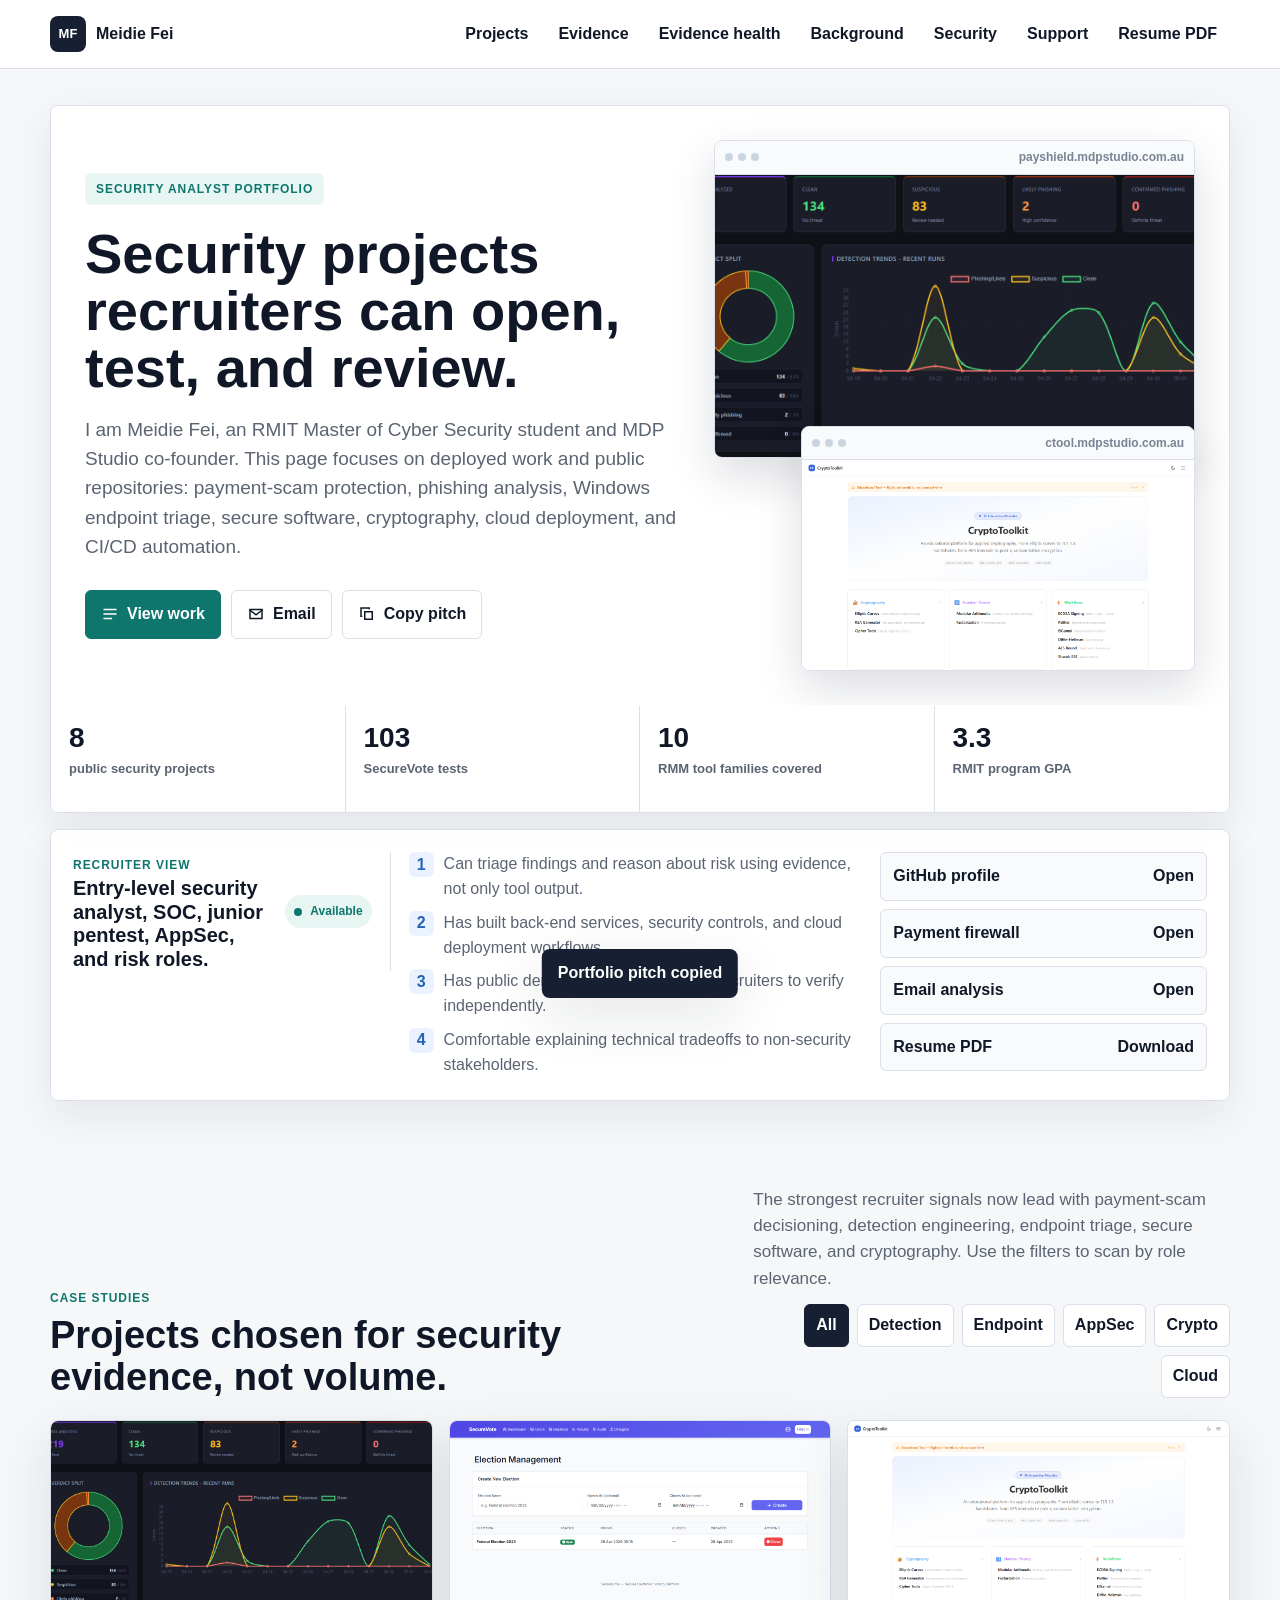
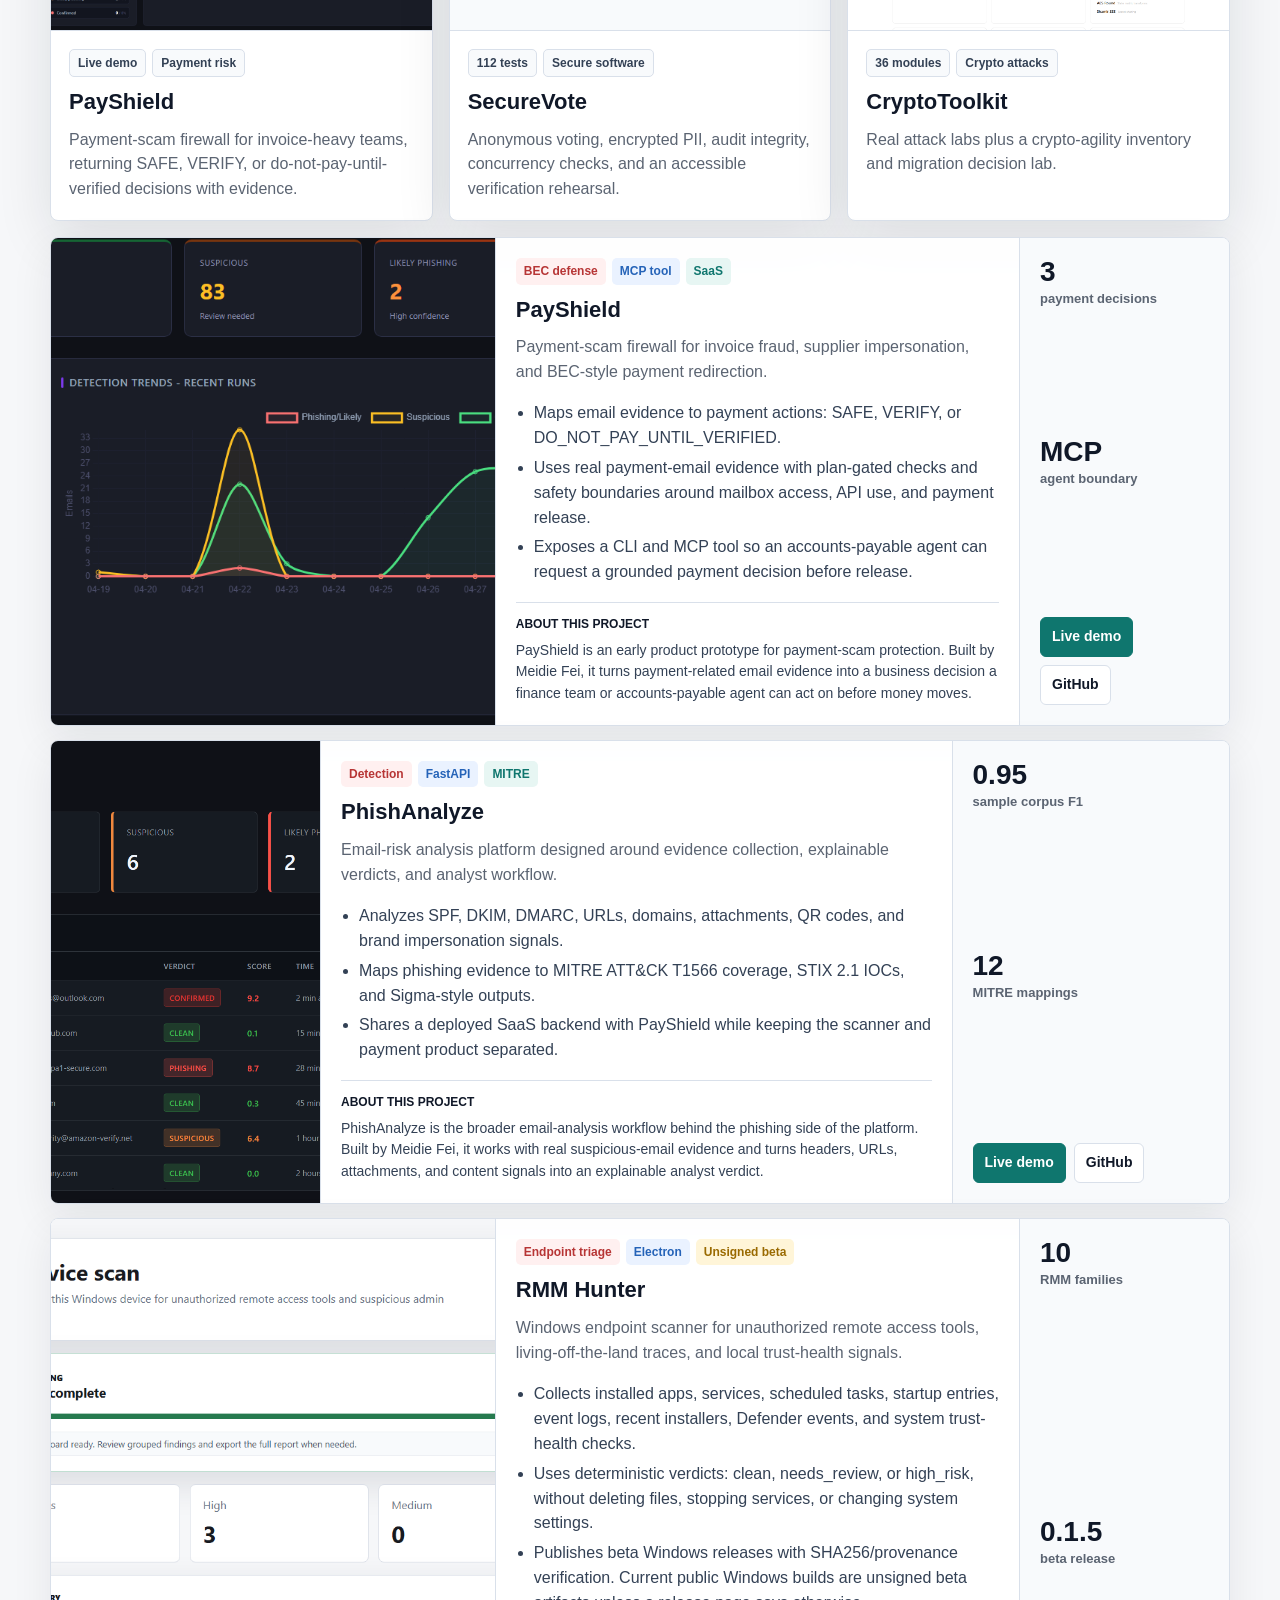
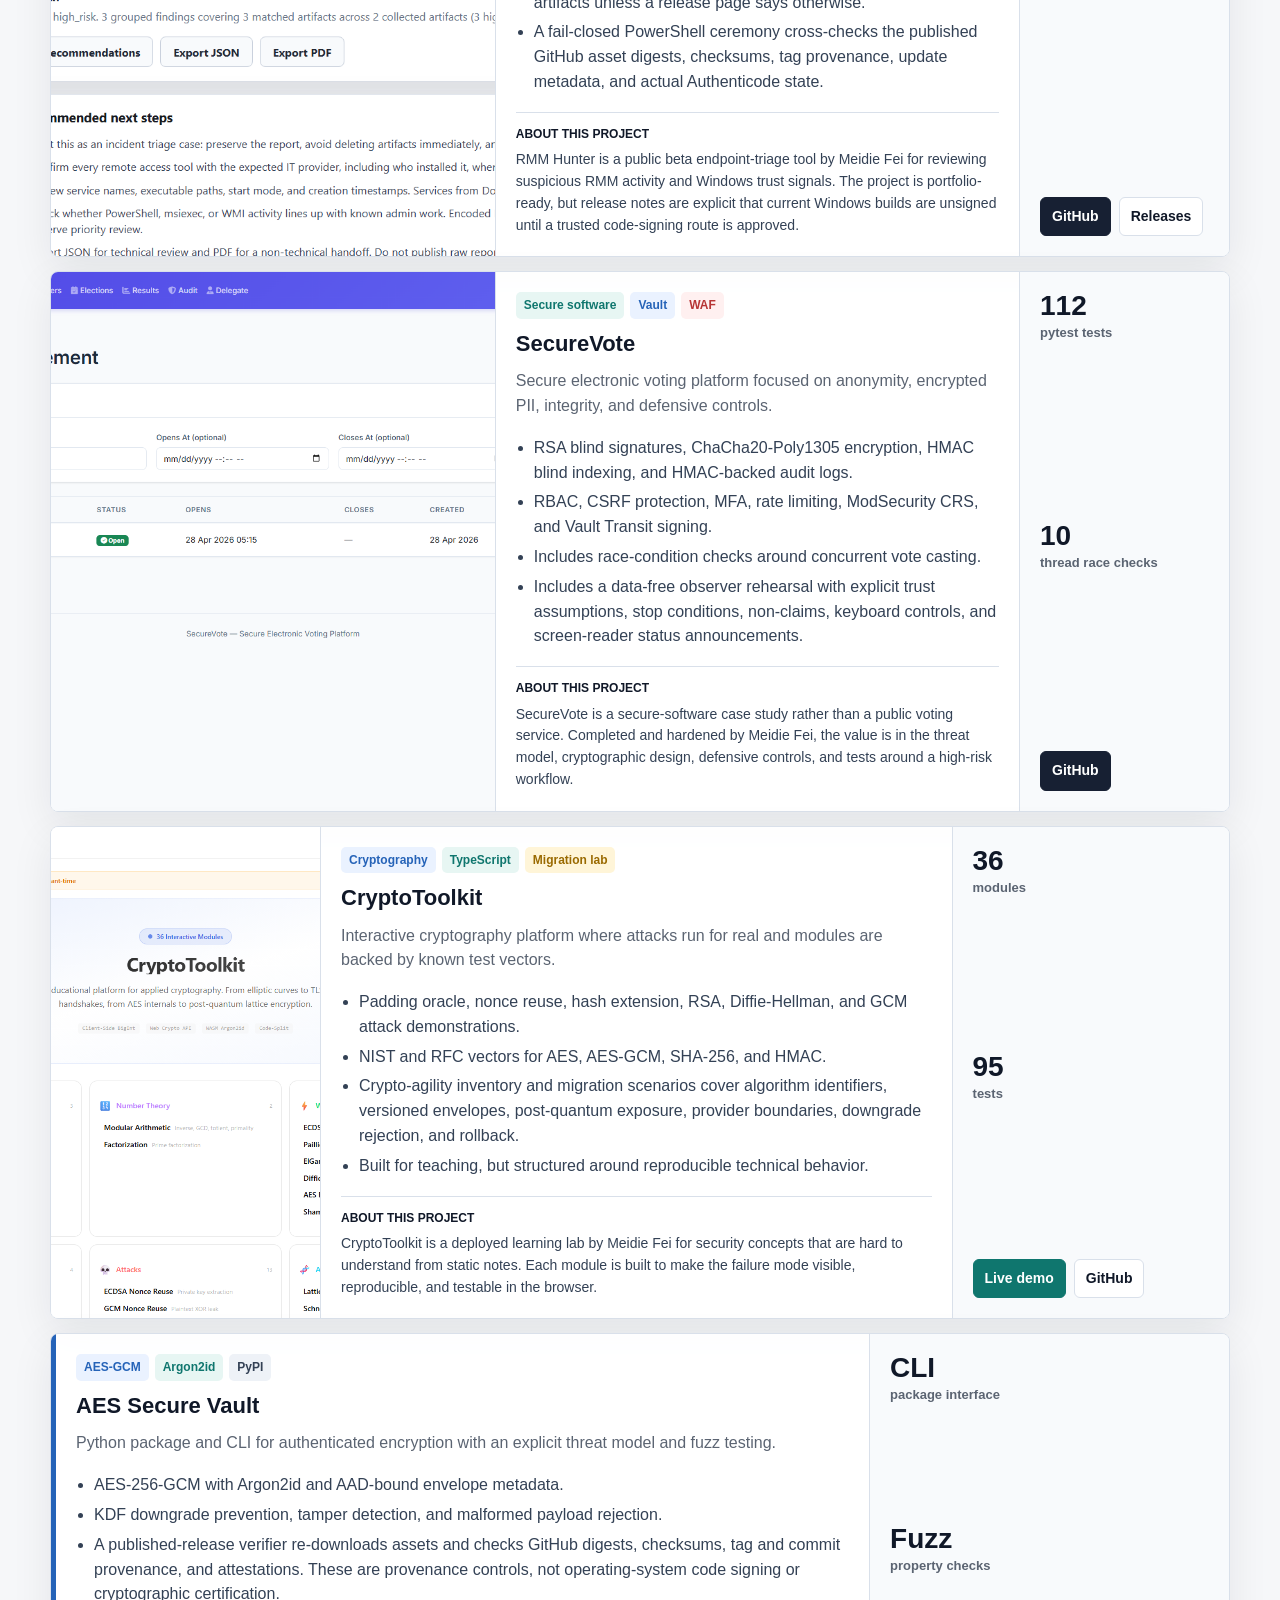
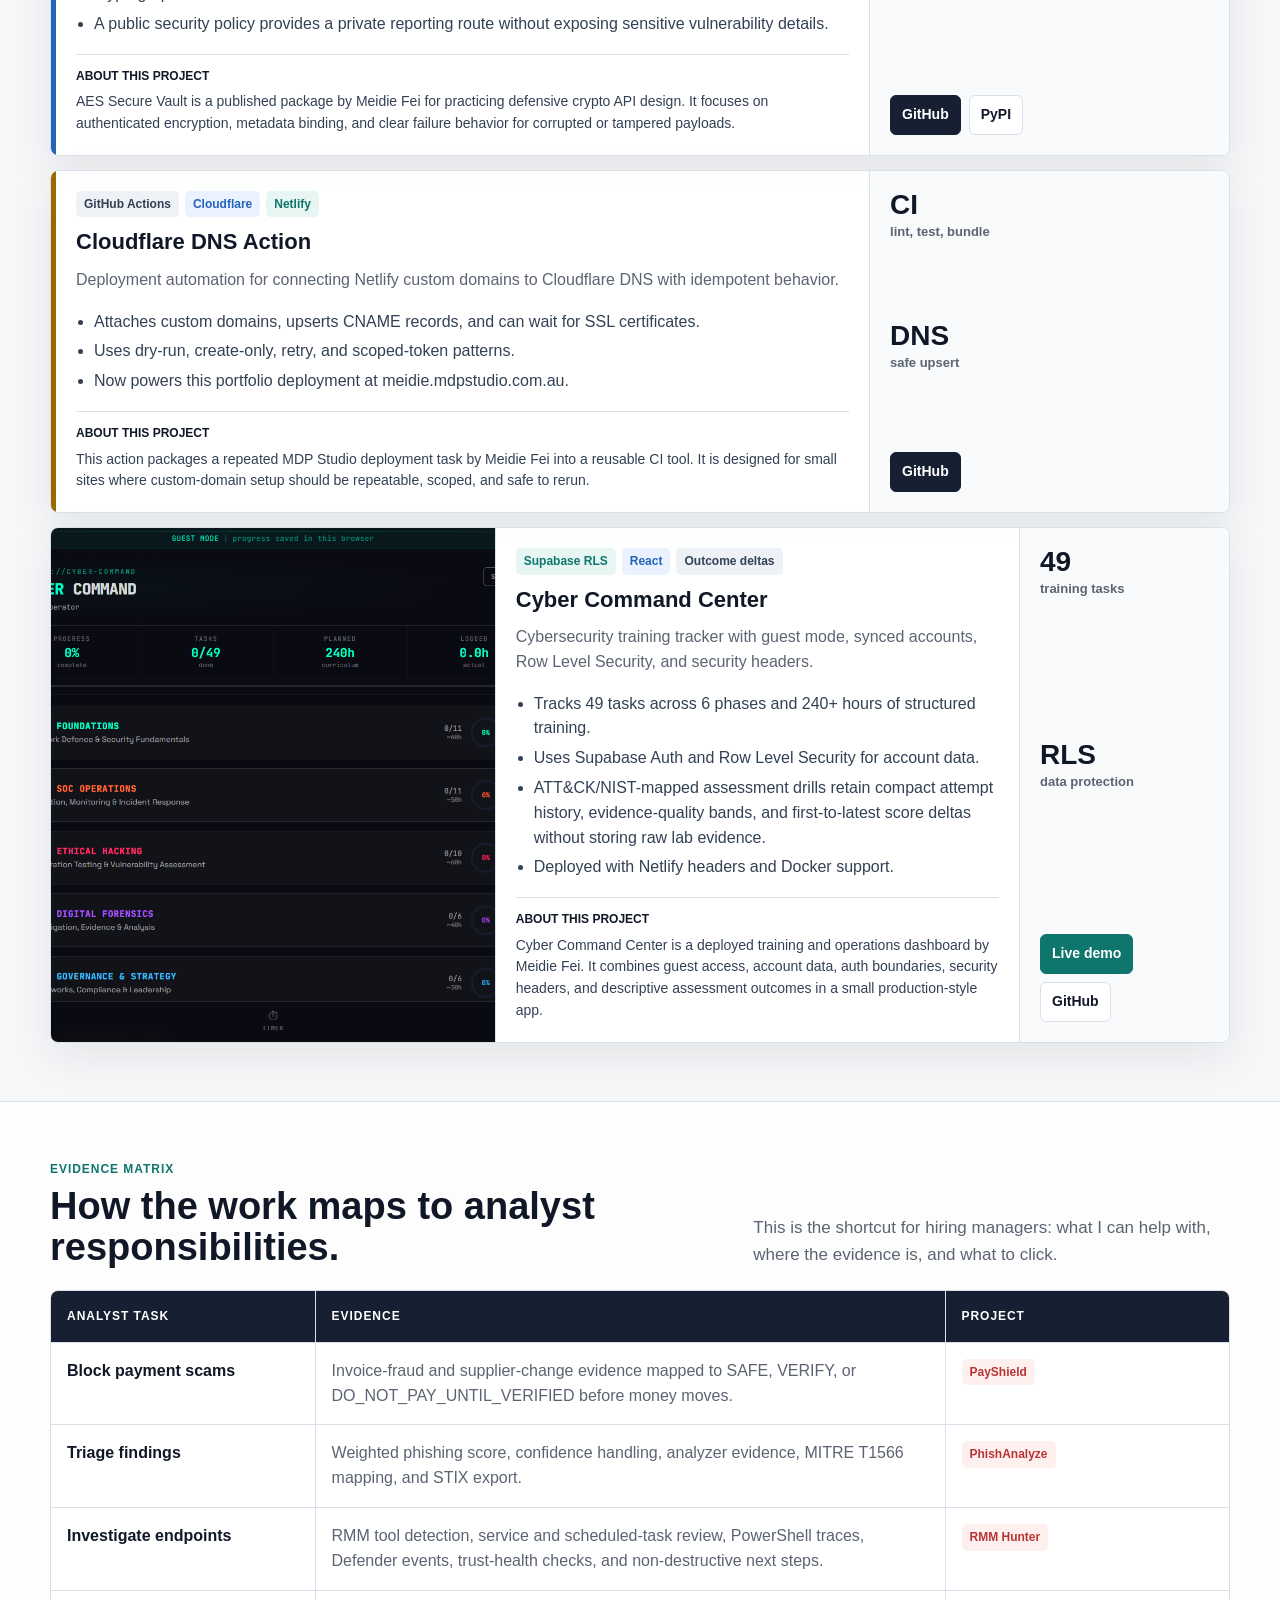
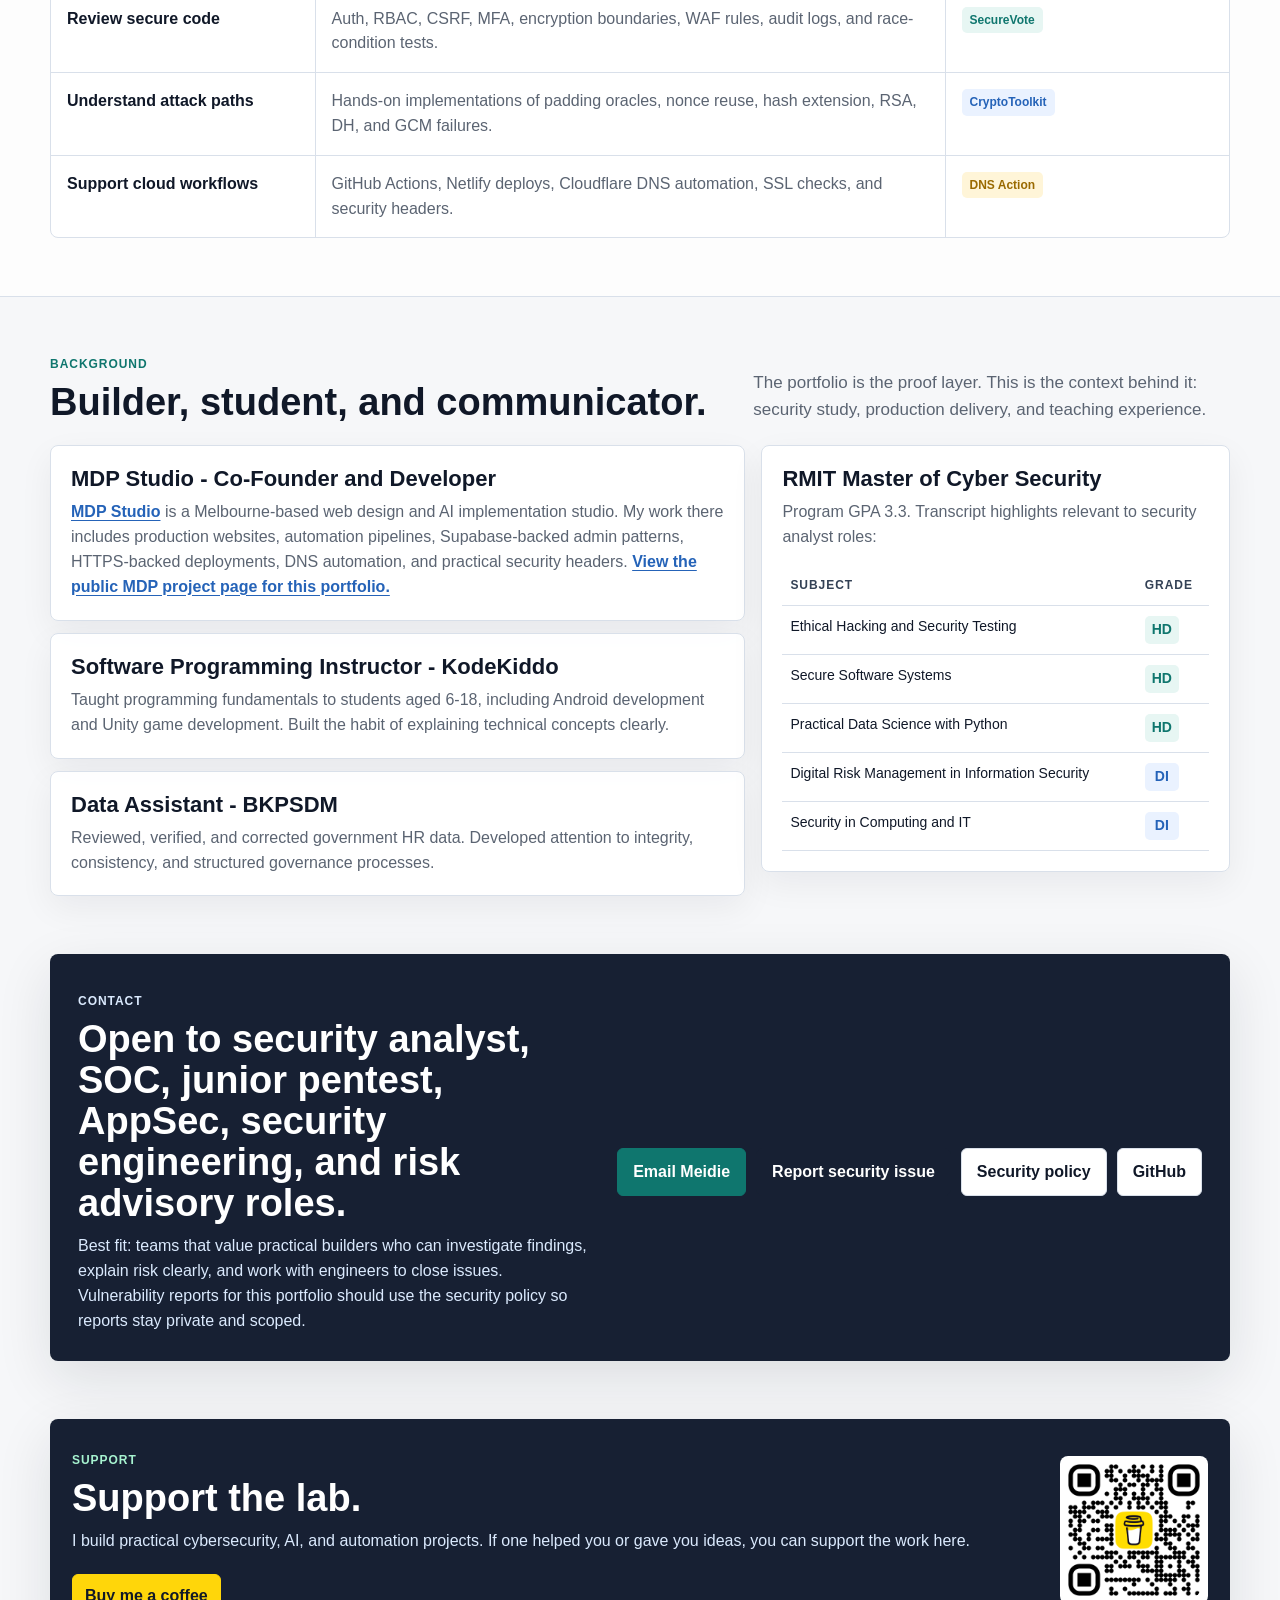
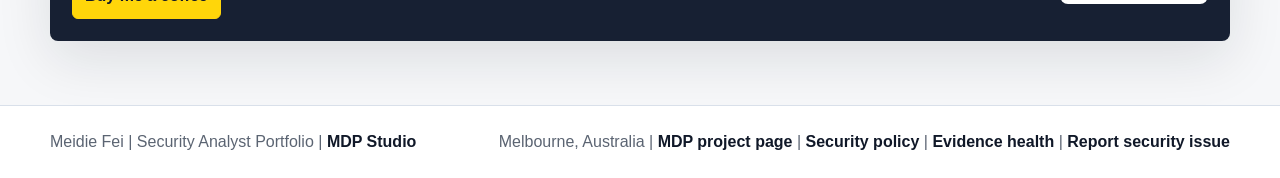
==== public/index.html @ 0329b51f "Add scheduled portfolio evidence verification" ====
<!doctype html>
<html lang="en">
<head>
  <meta charset="utf-8">
  <meta name="viewport" content="width=device-width, initial-scale=1">
  <meta name="description" content="Meidie Fei security portfolio: PayShield payment-scam firewall, PhishAnalyze email analysis, RMM Hunter endpoint triage, secure software, cryptography, cloud automation, and analyst-ready evidence.">
  <link rel="canonical" href="https://meidie.mdpstudio.com.au/">
  <meta property="og:type" content="website">
  <meta property="og:title" content="Meidie Fei | Security Analyst Portfolio">
  <meta property="og:description" content="Public security projects recruiters can open, test, and review: PayShield, PhishAnalyze, RMM Hunter, SecureVote, CryptoToolkit, AES Secure Vault, and cloud deployment work.">
  <meta property="og:url" content="https://meidie.mdpstudio.com.au/">
  <meta property="og:image" content="https://meidie.mdpstudio.com.au/assets/linkedin-featured-portfolio.png">
  <meta property="og:image:width" content="1200">
  <meta property="og:image:height" content="627">
  <meta name="twitter:card" content="summary_large_image">
  <meta name="twitter:title" content="Meidie Fei | Security Analyst Portfolio">
  <meta name="twitter:description" content="Public security projects recruiters can open, test, and review, including PayShield, PhishAnalyze, and RMM Hunter.">
  <meta name="twitter:image" content="https://meidie.mdpstudio.com.au/assets/linkedin-featured-portfolio.png">
  <title>Meidie Fei | Security Analyst Portfolio</title>
  <script type="application/ld+json">
    {
      "@context": "https://schema.org",
      "@type": "Person",
      "name": "Meidie Fei",
      "url": "https://meidie.mdpstudio.com.au/",
      "email": "mailto:meidie@mdpstudio.com.au",
      "jobTitle": "Cybersecurity student and MDP Studio co-founder",
      "address": {
        "@type": "PostalAddress",
        "addressLocality": "Melbourne",
        "addressCountry": "AU"
      },
      "affiliation": [
        {
          "@type": "EducationalOrganization",
          "name": "RMIT University"
        },
        {
          "@type": "Organization",
          "name": "MDP Studio",
          "url": "https://mdpstudio.com.au"
        }
      ],
      "knowsAbout": [
        "phishing analysis",
        "payment scam detection",
        "Windows endpoint triage",
        "cryptography education",
        "cloud deployment",
        "security automation"
      ],
      "sameAs": [
        "https://github.com/meidielo",
        "https://mdpstudio.com.au/projects/meidie-security-portfolio/"
      ]
    }
  </script>
  <link rel="icon" href="assets/favicon.jpg">
  <style>
    :root {
      --bg: #f4f6f8;
      --paper: #ffffff;
      --paper-2: #f8fafc;
      --ink: #101828;
      --muted: #5b6472;
      --quiet: #7a8494;
      --line: #d9e0ea;
      --line-strong: #bcc7d6;
      --teal: #0f766e;
      --teal-soft: #e7f6f3;
      --blue: #2563b8;
      --blue-soft: #eaf2ff;
      --amber: #9a6a00;
      --amber-soft: #fff5d8;
      --red: #b73535;
      --red-soft: #fff0f0;
      --charcoal: #172033;
      --shadow: 0 18px 55px rgba(16, 24, 40, 0.11);
      --radius: 8px;
      --max: 1180px;
    }

    * {
      box-sizing: border-box;
    }

    html {
      scroll-behavior: smooth;
      overflow-x: hidden;
    }

    body {
      margin: 0;
      color: var(--ink);
      background: #f6f7f9;
      font-family: Arial, Helvetica, sans-serif;
      font-size: 16px;
      line-height: 1.55;
      overflow-x: hidden;
    }

    a {
      color: inherit;
      text-decoration: none;
    }

    img {
      display: block;
      max-width: 100%;
    }

    p,
    h1,
    h2,
    h3,
    h4 {
      margin: 0;
      overflow-wrap: break-word;
    }

    .skip-link {
      position: absolute;
      left: 16px;
      top: -80px;
      z-index: 100;
      padding: 10px 14px;
      border-radius: 6px;
      background: var(--ink);
      color: #ffffff;
      font-weight: 800;
    }

    .skip-link:focus {
      top: 16px;
    }

    .shell {
      width: min(var(--max), calc(100% - 32px));
      margin: 0 auto;
    }

    .site-header {
      position: sticky;
      top: 0;
      z-index: 40;
      background: rgba(255, 255, 255, 0.94);
      border-bottom: 1px solid var(--line);
      backdrop-filter: blur(14px);
    }

    .nav {
      min-height: 68px;
      display: flex;
      align-items: center;
      justify-content: space-between;
      gap: 18px;
    }

    .brand {
      display: inline-flex;
      align-items: center;
      gap: 10px;
      font-weight: 900;
      white-space: nowrap;
    }

    .brand-mark {
      width: 36px;
      height: 36px;
      display: grid;
      place-items: center;
      border-radius: 8px;
      background: var(--charcoal);
      color: #ffffff;
      font-size: 13px;
    }

    .nav-links {
      display: flex;
      align-items: center;
      gap: 4px;
      flex-wrap: wrap;
      justify-content: flex-end;
    }

    .nav-links a,
    .button,
    .filter {
      min-height: 40px;
      display: inline-flex;
      align-items: center;
      justify-content: center;
      gap: 8px;
      padding: 9px 12px;
      border-radius: 6px;
      border: 1px solid transparent;
      color: var(--ink);
      background: transparent;
      font: inherit;
      font-weight: 800;
      cursor: pointer;
    }

    .nav-links a:hover,
    .nav-links a:focus,
    .button:hover,
    .button:focus,
    .filter:hover,
    .filter:focus {
      outline: none;
      border-color: var(--line-strong);
      background: #ffffff;
      box-shadow: 0 10px 26px rgba(16, 24, 40, 0.08);
    }

    .button.primary {
      color: #ffffff;
      background: var(--teal);
      border-color: var(--teal);
    }

    .button.dark {
      color: #ffffff;
      background: var(--charcoal);
      border-color: var(--charcoal);
    }

    .button.ghost {
      background: #ffffff;
      border-color: var(--line);
    }

    .button.coffee {
      color: #111827;
      background: #ffd60a;
      border-color: #ffd60a;
    }

    .button svg {
      width: 18px;
      height: 18px;
      flex: 0 0 auto;
    }

    .intro {
      padding: 36px 0 28px;
    }

    .dossier {
      display: grid;
      grid-template-columns: 1fr;
      gap: 16px;
      align-items: stretch;
    }

    .identity-panel,
    .fit-panel,
    .project-card,
    .matrix,
    .timeline-item,
    .credential-panel {
      border: 1px solid var(--line);
      border-radius: var(--radius);
      background: rgba(255, 255, 255, 0.96);
      box-shadow: 0 14px 42px rgba(16, 24, 40, 0.08);
    }

    .identity-panel {
      min-height: 0;
      display: grid;
      grid-template-rows: 1fr auto;
      overflow: hidden;
    }

    .identity-main {
      padding: 34px;
      color: var(--ink);
      background: #ffffff;
    }

    .hero-layout {
      min-height: 470px;
      display: grid;
      grid-template-columns: minmax(0, 0.9fr) minmax(430px, 0.72fr);
      gap: 28px;
      align-items: center;
    }

    .hero-text {
      min-width: 0;
    }

    .eyebrow {
      display: inline-flex;
      align-items: center;
      min-height: 32px;
      padding: 6px 10px;
      border-radius: 6px;
      border: 1px solid rgba(255, 255, 255, 0.24);
      background: var(--teal-soft);
      color: var(--teal);
      font-size: 12px;
      font-weight: 900;
      text-transform: uppercase;
      letter-spacing: 0.08em;
    }

    h1 {
      max-width: 850px;
      margin-top: 20px;
      font-size: 56px;
      line-height: 1.02;
      letter-spacing: 0;
    }

    .intro-copy {
      max-width: 760px;
      margin-top: 18px;
      color: var(--muted);
      font-size: 19px;
    }

    .screenshot-stack {
      min-width: 0;
      width: 100%;
      display: grid;
      gap: 12px;
    }

    .browser-frame {
      min-width: 0;
      max-width: 100%;
      display: block;
      overflow: hidden;
      border-radius: 8px;
      border: 1px solid var(--line);
      background: #ffffff;
      box-shadow: 0 18px 45px rgba(16, 24, 40, 0.14);
    }

    .browser-frame.small {
      width: 82%;
      margin-left: auto;
      margin-top: -44px;
    }

    .browser-bar {
      min-height: 30px;
      display: flex;
      align-items: center;
      justify-content: space-between;
      gap: 12px;
      padding: 7px 10px;
      border-bottom: 1px solid var(--line);
      background: #f8fafc;
      color: var(--quiet);
      font-size: 12px;
      font-weight: 800;
      min-width: 0;
    }

    .browser-bar span:last-child {
      min-width: 0;
      overflow: hidden;
      text-overflow: ellipsis;
      white-space: nowrap;
    }

    .browser-dots {
      flex: 0 0 auto;
      display: inline-flex;
      gap: 5px;
    }

    .browser-dots span {
      width: 8px;
      height: 8px;
      border-radius: 50%;
      background: #cbd5e1;
    }

    .browser-frame img {
      width: 100%;
      height: 282px;
      object-fit: cover;
      object-position: top center;
    }

    .browser-frame.small img {
      height: 210px;
    }

    .hero-actions {
      display: flex;
      flex-wrap: wrap;
      gap: 10px;
      margin-top: 28px;
    }

    .hero-actions .button {
      min-height: 46px;
      padding: 11px 15px;
    }

    .identity-meta {
      display: grid;
      grid-template-columns: repeat(4, minmax(0, 1fr));
      border-top: 1px solid rgba(255, 255, 255, 0.18);
      background: #ffffff;
    }

    .metric {
      min-height: 106px;
      padding: 18px;
      border-right: 1px solid var(--line);
    }

    .metric:last-child {
      border-right: 0;
    }

    .metric strong {
      display: block;
      color: var(--ink);
      font-size: 28px;
      line-height: 1;
      margin-bottom: 7px;
    }

    .metric span {
      display: block;
      color: var(--muted);
      font-size: 13px;
      font-weight: 800;
    }

    .fit-panel {
      padding: 22px;
      display: grid;
      grid-template-columns: minmax(260px, 0.7fr) minmax(0, 1fr) minmax(260px, 0.72fr);
      align-content: start;
      align-items: start;
      gap: 18px;
    }

    .panel-label {
      color: var(--teal);
      font-size: 12px;
      font-weight: 900;
      text-transform: uppercase;
      letter-spacing: 0.08em;
    }

    .status-row {
      display: grid;
      grid-template-columns: minmax(0, 1fr) auto;
      align-items: center;
      justify-content: space-between;
      gap: 12px;
      padding-right: 18px;
      border-right: 1px solid var(--line);
      border-bottom: 0;
    }

    .status-row > div {
      min-width: 0;
    }

    .status-row strong {
      display: block;
      font-size: 20px;
      line-height: 1.18;
    }

    .availability {
      display: inline-flex;
      align-items: center;
      gap: 8px;
      padding: 7px 9px;
      border-radius: 999px;
      background: var(--teal-soft);
      color: var(--teal);
      font-size: 12px;
      font-weight: 900;
      white-space: nowrap;
    }

    .availability::before {
      content: "";
      width: 8px;
      height: 8px;
      border-radius: 50%;
      background: var(--teal);
    }

    .checklist {
      display: grid;
      gap: 9px;
    }

    .check {
      display: grid;
      grid-template-columns: 25px 1fr;
      gap: 10px;
      align-items: start;
      color: var(--muted);
    }

    .check span:first-child {
      width: 25px;
      height: 25px;
      display: grid;
      place-items: center;
      border-radius: 6px;
      background: var(--blue-soft);
      color: var(--blue);
      font-weight: 900;
      line-height: 1;
    }

    .quick-links {
      display: grid;
      gap: 8px;
    }

    .quick-links a {
      display: flex;
      align-items: center;
      justify-content: space-between;
      gap: 12px;
      min-height: 48px;
      padding: 11px 12px;
      border-radius: 6px;
      border: 1px solid var(--line);
      background: var(--paper-2);
      font-weight: 800;
    }

    .quick-links a:hover,
    .quick-links a:focus {
      outline: none;
      border-color: var(--line-strong);
      background: #ffffff;
    }

    main section {
      padding: 58px 0;
    }

    .section-head {
      display: grid;
      grid-template-columns: minmax(0, 0.85fr) minmax(300px, 0.6fr);
      gap: 28px;
      align-items: end;
      margin-bottom: 22px;
    }

    .section-kicker {
      margin-bottom: 8px;
      color: var(--teal);
      font-size: 12px;
      font-weight: 900;
      text-transform: uppercase;
      letter-spacing: 0.08em;
    }

    h2 {
      font-size: 38px;
      line-height: 1.08;
      letter-spacing: 0;
    }

    h3 {
      font-size: 22px;
      line-height: 1.2;
      letter-spacing: 0;
    }

    .lead {
      color: var(--muted);
      font-size: 17px;
    }

    .filters {
      display: flex;
      flex-wrap: wrap;
      gap: 8px;
      justify-content: flex-end;
      margin-top: 12px;
    }

    .filter {
      background: #ffffff;
      border-color: var(--line);
      min-height: 38px;
      padding: 8px 11px;
    }

    .filter.active {
      color: #ffffff;
      background: var(--charcoal);
      border-color: var(--charcoal);
    }

    .featured-grid {
      display: grid;
      grid-template-columns: repeat(3, minmax(0, 1fr));
      gap: 16px;
      margin-bottom: 16px;
    }

    .feature {
      min-height: 100%;
      display: grid;
      grid-template-rows: 210px auto;
      overflow: hidden;
      border-radius: var(--radius);
      border: 1px solid var(--line);
      color: var(--ink);
      background: #ffffff;
      box-shadow: var(--shadow);
      transition: transform 160ms ease, box-shadow 160ms ease, border-color 160ms ease;
    }

    .feature:hover,
    .feature:focus {
      transform: translateY(-2px);
      border-color: var(--line-strong);
    }

    .feature.no-image {
      background:
        linear-gradient(135deg, #172033, #0f766e);
    }

    .feature img {
      width: 100%;
      height: 100%;
      object-fit: cover;
      object-position: top center;
      border-bottom: 1px solid var(--line);
      background: var(--paper-2);
    }

    .feature::after {
      content: none;
    }

    .feature.no-image::after {
      background:
        linear-gradient(180deg, rgba(16, 24, 40, 0.06), rgba(16, 24, 40, 0.72));
    }

    .feature-content {
      padding: 18px;
      display: grid;
      gap: 12px;
      align-content: start;
    }

    .feature p {
      color: var(--muted);
    }

    .badge-row {
      display: flex;
      flex-wrap: wrap;
      gap: 6px;
    }

    .tag {
      display: inline-flex;
      align-items: center;
      min-height: 26px;
      padding: 4px 8px;
      border-radius: 5px;
      background: #eef2f7;
      color: #334155;
      font-size: 12px;
      font-weight: 900;
      white-space: nowrap;
    }

    .tag.green {
      background: var(--teal-soft);
      color: var(--teal);
    }

    .tag.blue {
      background: var(--blue-soft);
      color: var(--blue);
    }

    .tag.amber {
      background: var(--amber-soft);
      color: var(--amber);
    }

    .tag.red {
      background: var(--red-soft);
      color: var(--red);
    }

    .feature .tag {
      background: var(--paper-2);
      color: #334155;
      border: 1px solid var(--line);
    }

    .project-list {
      display: grid;
      gap: 14px;
    }

    .project-card {
      display: grid;
      grid-template-columns: 270px minmax(0, 1fr) minmax(230px, 0.44fr);
      gap: 0;
      overflow: hidden;
      transition: transform 160ms ease, box-shadow 160ms ease, border-color 160ms ease;
    }

    .project-card.no-media {
      grid-template-columns: minmax(0, 1fr) minmax(230px, 0.44fr);
    }

    .project-card.visual-wide {
      grid-template-columns: minmax(420px, 0.85fr) minmax(0, 1fr) minmax(210px, 0.36fr);
    }

    .project-card.no-media .project-copy {
      border-left: 5px solid var(--teal);
    }

    .project-card.no-media.crypto .project-copy {
      border-left-color: var(--blue);
    }

    .project-card.no-media.cloud .project-copy {
      border-left-color: var(--amber);
    }

    .project-card:hover,
    .project-card:focus-within {
      transform: translateY(-2px);
      border-color: var(--line-strong);
      box-shadow: var(--shadow);
    }

    .project-card[hidden] {
      display: none;
    }

    .project-media {
      min-height: 100%;
      background: var(--paper-2);
      border-right: 1px solid var(--line);
    }

    .project-media img {
      width: 100%;
      height: 100%;
      min-height: 230px;
      object-fit: cover;
      object-position: top center;
    }

    .project-card.visual-wide .project-media img {
      min-height: 300px;
    }

    .project-copy {
      padding: 20px;
      display: grid;
      gap: 12px;
      align-content: start;
    }

    .project-copy p {
      color: var(--muted);
    }

    .proof-list {
      margin: 0;
      padding-left: 18px;
      color: #334155;
    }

    .proof-list li {
      margin: 5px 0;
    }

    .project-brief {
      display: grid;
      gap: 6px;
      padding-top: 12px;
      border-top: 1px solid var(--line);
      font-size: 14px;
      line-height: 1.55;
      color: #334155;
    }

    .project-brief strong {
      color: var(--ink);
      font-size: 12px;
      letter-spacing: 0;
      text-transform: uppercase;
    }

    .project-brief p {
      color: #334155;
    }

    .project-side {
      padding: 20px;
      border-left: 1px solid var(--line);
      background: var(--paper-2);
      display: grid;
      align-content: space-between;
      gap: 18px;
    }

    .project-stat {
      display: grid;
      gap: 3px;
    }

    .project-stat strong {
      font-size: 28px;
      line-height: 1;
    }

    .project-stat span {
      color: var(--muted);
      font-size: 13px;
      font-weight: 800;
    }

    .project-actions {
      display: flex;
      flex-wrap: wrap;
      gap: 8px;
    }

    .project-actions .button {
      min-height: 38px;
      padding: 8px 11px;
      font-size: 14px;
    }

    .matrix-section {
      background: rgba(255, 255, 255, 0.78);
      border-top: 1px solid var(--line);
      border-bottom: 1px solid var(--line);
    }

    .matrix {
      overflow: hidden;
      box-shadow: none;
    }

    .matrix-row {
      display: grid;
      grid-template-columns: minmax(180px, 0.42fr) minmax(0, 1fr) minmax(180px, 0.45fr);
      border-bottom: 1px solid var(--line);
    }

    .matrix-row:last-child {
      border-bottom: 0;
    }

    .matrix-cell {
      padding: 16px;
      border-right: 1px solid var(--line);
    }

    .matrix-cell:last-child {
      border-right: 0;
    }

    .matrix-head {
      background: var(--charcoal);
      color: #ffffff;
      font-size: 12px;
      font-weight: 900;
      text-transform: uppercase;
      letter-spacing: 0.08em;
    }

    .matrix-cell p {
      color: var(--muted);
    }

    .evidence-grid {
      display: grid;
      grid-template-columns: minmax(0, 0.92fr) minmax(350px, 0.62fr);
      gap: 16px;
      align-items: start;
    }

    .timeline {
      display: grid;
      gap: 12px;
    }

    .timeline-item,
    .credential-panel {
      padding: 20px;
      box-shadow: 0 12px 34px rgba(16, 24, 40, 0.06);
    }

    .timeline-item p,
    .credential-panel p {
      margin-top: 8px;
      color: var(--muted);
    }

    .timeline-item .context-link {
      color: var(--blue);
      font-weight: 800;
      text-decoration: underline;
      text-underline-offset: 3px;
    }

    .timeline-item .context-link:hover,
    .timeline-item .context-link:focus {
      color: var(--teal);
    }

    .grade-table {
      width: 100%;
      margin-top: 16px;
      border-collapse: collapse;
      font-size: 14px;
    }

    .grade-table th,
    .grade-table td {
      padding: 10px 8px;
      border-bottom: 1px solid var(--line);
      text-align: left;
      vertical-align: top;
    }

    .grade-table th {
      color: #334155;
      font-size: 12px;
      text-transform: uppercase;
      letter-spacing: 0.08em;
    }

    .grade {
      display: inline-flex;
      align-items: center;
      justify-content: center;
      min-width: 34px;
      min-height: 28px;
      border-radius: 5px;
      background: var(--teal-soft);
      color: var(--teal);
      font-weight: 900;
    }

    .grade.di {
      background: var(--blue-soft);
      color: var(--blue);
    }

    .contact-band {
      padding: 0 0 58px;
    }

    .contact-panel {
      display: grid;
      grid-template-columns: minmax(0, 1fr) auto;
      gap: 24px;
      align-items: center;
      padding: 28px;
      border-radius: var(--radius);
      color: #ffffff;
      background: var(--charcoal);
      box-shadow: var(--shadow);
    }

    .contact-panel p {
      max-width: 760px;
      margin-top: 10px;
      color: #dbeafe;
    }

    .support-band {
      padding: 0 0 64px;
    }

    .support-panel {
      border-radius: var(--radius);
      box-shadow: var(--shadow);
    }

    .support-panel {
      display: grid;
      grid-template-columns: minmax(0, 1fr) 148px;
      gap: 20px;
      align-items: center;
      padding: 22px;
      color: #ffffff;
      background: var(--charcoal);
    }

    .support-panel .section-kicker {
      color: #a7f3d0;
    }

    .support-copy p {
      margin-top: 10px;
      color: #dbeafe;
    }

    .support-copy .button {
      margin-top: 20px;
    }

    .support-qr {
      padding: 8px;
      border-radius: 8px;
      background: #ffffff;
    }

    .support-qr img {
      width: 100%;
      height: auto;
      aspect-ratio: 1 / 1;
      object-fit: contain;
      border-radius: 6px;
    }

    .footer {
      padding: 24px 0;
      border-top: 1px solid var(--line);
      background: #ffffff;
      color: var(--muted);
    }

    .footer-inner {
      display: flex;
      justify-content: space-between;
      gap: 16px;
      flex-wrap: wrap;
    }

    .footer a {
      color: var(--ink);
      font-weight: 800;
      text-decoration: none;
    }

    .toast {
      position: fixed;
      left: 50%;
      bottom: 22px;
      z-index: 80;
      transform: translateX(-50%) translateY(120px);
      padding: 12px 16px;
      border-radius: 8px;
      background: var(--charcoal);
      color: #ffffff;
      font-weight: 800;
      box-shadow: var(--shadow);
      transition: transform 180ms ease;
    }

    .toast.show {
      transform: translateX(-50%) translateY(0);
    }

    .reveal {
      opacity: 1;
      transform: none;
      transition: none;
    }

    .reveal.visible {
      opacity: 1;
      transform: none;
    }

    @media (max-width: 1040px) {
      .dossier,
      .hero-layout,
      .section-head,
      .featured-grid,
      .evidence-grid,
      .contact-panel {
        grid-template-columns: 1fr;
      }

      .support-panel {
        grid-template-columns: minmax(0, 1fr) 132px;
      }

      .fit-panel {
        grid-template-columns: 1fr;
      }

      .status-row {
        padding-right: 0;
        padding-bottom: 14px;
        border-right: 0;
        border-bottom: 1px solid var(--line);
      }

      .filters {
        justify-content: flex-start;
      }

      .project-card {
        grid-template-columns: 220px minmax(0, 1fr);
      }

      .project-card.visual-wide {
        grid-template-columns: 1fr;
      }

      .project-card.no-media {
        grid-template-columns: 1fr;
      }

      .project-side {
        grid-column: 1 / -1;
        border-left: 0;
        border-top: 1px solid var(--line);
        grid-template-columns: repeat(3, minmax(0, 1fr));
        align-items: end;
      }
    }

    @media (max-width: 760px) {
      body {
        background-image: none;
      }

      .shell {
        width: min(var(--max), calc(100% - 32px));
      }

      .nav {
        align-items: flex-start;
        flex-direction: column;
        padding: 12px 0;
      }

      .nav-links {
        justify-content: flex-start;
        width: 100%;
        gap: 6px;
      }

      .nav-links a {
        flex: 1 1 calc(50% - 6px);
        min-width: 0;
        padding: 8px 9px;
        font-size: 13px;
        text-align: center;
        white-space: normal;
      }

      .identity-panel {
        min-height: auto;
      }

      .identity-main {
        padding: 24px 18px;
      }

      .hero-layout {
        min-height: 0;
        grid-template-columns: 1fr;
      }

      h1 {
        font-size: 31px;
      }

      h2 {
        font-size: 30px;
      }

      .intro-copy,
      .lead {
        font-size: 16px;
      }

      .identity-meta,
      .fit-panel,
      .project-card,
      .project-side,
      .matrix-row {
        grid-template-columns: 1fr;
      }

      .metric,
      .project-media,
      .project-side,
      .matrix-cell {
        border-right: 0;
      }

      .metric,
      .matrix-cell {
        border-bottom: 1px solid var(--line);
      }

      .status-row {
        grid-template-columns: 1fr;
        align-items: start;
        justify-items: start;
      }

      .metric:last-child,
      .matrix-cell:last-child {
        border-bottom: 0;
      }

      .project-media {
        border-bottom: 1px solid var(--line);
      }

      .project-media img {
        min-height: 210px;
      }

      .browser-frame img {
        height: 205px;
      }

      .browser-frame.small {
        width: 100%;
        margin-top: 0;
      }

      .browser-frame.small img {
        height: 185px;
      }

      main section {
        padding: 46px 0;
      }

      .hero-actions .button,
      .project-actions .button,
      .contact-panel .button,
      .support-copy .button {
        width: 100%;
      }

      .support-panel {
        grid-template-columns: 1fr;
      }

      .support-qr {
        width: 132px;
      }
    }

    @media (prefers-reduced-motion: reduce) {
      html {
        scroll-behavior: auto;
      }

      .reveal,
      .toast,
      .project-card {
        transition: none;
      }
    }
  </style>
</head>
<body>
  <a class="skip-link" href="#main">Skip to portfolio</a>

  <header class="site-header">
    <div class="shell nav">
      <a class="brand" href="#top" aria-label="Meidie Fei portfolio home">
        <span class="brand-mark">MF</span>
        <span>Meidie Fei</span>
      </a>
      <nav class="nav-links" aria-label="Primary navigation">
        <a href="#projects">Projects</a>
        <a href="#matrix">Evidence</a>
        <a href="evidence.html">Evidence health</a>
        <a href="#background">Background</a>
        <a href="security.html">Security</a>
        <a href="#support">Support</a>
        <a href="assets/Meidie_Fei_Cyber_Security_Resume.pdf" download>Resume PDF</a>
      </nav>
    </div>
  </header>

  <main id="main">
    <section class="intro" id="top">
      <div class="shell dossier">
        <div class="identity-panel reveal">
          <div class="identity-main">
            <div class="hero-layout">
              <div class="hero-text">
                <span class="eyebrow">Security analyst portfolio</span>
                <h1>Security projects recruiters can open, test, and review.</h1>
                <p class="intro-copy">I am Meidie Fei, an RMIT Master of Cyber Security student and MDP Studio co-founder. This page focuses on deployed work and public repositories: payment-scam protection, phishing analysis, Windows endpoint triage, secure software, cryptography, cloud deployment, and CI/CD automation.</p>
                <div class="hero-actions">
                  <a class="button primary" href="#projects">
                    <svg viewBox="0 0 24 24" fill="none" aria-hidden="true"><path d="M4 6h16M4 12h16M4 18h10" stroke="currentColor" stroke-width="2" stroke-linecap="round"/></svg>
                    View work
                  </a>
                  <a class="button ghost" href="mailto:meidie@mdpstudio.com.au">
                    <svg viewBox="0 0 24 24" fill="none" aria-hidden="true"><path d="M4 6h16v12H4z" stroke="currentColor" stroke-width="2"/><path d="m4 7 8 6 8-6" stroke="currentColor" stroke-width="2" stroke-linecap="round"/></svg>
                    Email
                  </a>
                  <button class="button ghost" type="button" id="copyPitch">
                    <svg viewBox="0 0 24 24" fill="none" aria-hidden="true"><path d="M9 9h10v10H9z" stroke="currentColor" stroke-width="2"/><path d="M5 15H4V4h11v1" stroke="currentColor" stroke-width="2" stroke-linecap="round"/></svg>
                    Copy pitch
                  </button>
                </div>
              </div>
              <div class="screenshot-stack" aria-label="Live project screenshots">
                <a class="browser-frame" href="https://payshield.mdpstudio.com.au/" target="_blank" rel="noreferrer">
                  <span class="browser-bar"><span class="browser-dots" aria-hidden="true"><span></span><span></span><span></span></span><span>payshield.mdpstudio.com.au</span></span>
                  <img src="assets/screenshot-payshield.png" alt="Live screenshot of PayShield payment scam firewall dashboard" width="1256" height="650">
                </a>
                <a class="browser-frame small" href="https://ctool.mdpstudio.com.au" target="_blank" rel="noreferrer">
                  <span class="browser-bar"><span class="browser-dots" aria-hidden="true"><span></span><span></span><span></span></span><span>ctool.mdpstudio.com.au</span></span>
                  <img src="assets/screenshot-cryptotoolkit.png" alt="Live screenshot of CryptoToolkit cryptography modules" width="1440" height="920">
                </a>
              </div>
            </div>
          </div>
          <div class="identity-meta" aria-label="Portfolio signals">
            <div class="metric"><strong>8</strong><span>public security projects</span></div>
            <div class="metric"><strong>103</strong><span>SecureVote tests</span></div>
            <div class="metric"><strong>10</strong><span>RMM tool families covered</span></div>
            <div class="metric"><strong>3.3</strong><span>RMIT program GPA</span></div>
          </div>
        </div>

        <aside class="fit-panel reveal" id="recruiter-summary" aria-label="Recruiter summary">
          <div class="status-row">
            <div>
              <span class="panel-label">Recruiter view</span>
              <strong>Entry-level security analyst, SOC, junior pentest, AppSec, and risk roles.</strong>
            </div>
            <span class="availability">Available</span>
          </div>

          <div class="checklist">
            <div class="check"><span>1</span><p>Can triage findings and reason about risk using evidence, not only tool output.</p></div>
            <div class="check"><span>2</span><p>Has built back-end services, security controls, and cloud deployment workflows.</p></div>
            <div class="check"><span>3</span><p>Has public demos and repositories for recruiters to verify independently.</p></div>
            <div class="check"><span>4</span><p>Comfortable explaining technical tradeoffs to non-security stakeholders.</p></div>
          </div>

          <div class="quick-links" aria-label="Quick links">
            <a href="https://github.com/meidielo" target="_blank" rel="noreferrer"><span>GitHub profile</span><span>Open</span></a>
            <a href="https://payshield.mdpstudio.com.au/" target="_blank" rel="noreferrer"><span>Payment firewall</span><span>Open</span></a>
            <a href="https://phishanalyze.mdpstudio.com.au/" target="_blank" rel="noreferrer"><span>Email analysis</span><span>Open</span></a>
            <a href="assets/Meidie_Fei_Cyber_Security_Resume.pdf" download><span>Resume PDF</span><span>Download</span></a>
          </div>
        </aside>
      </div>
    </section>

    <section id="projects">
      <div class="shell">
        <div class="section-head reveal">
          <div>
            <p class="section-kicker">Case studies</p>
            <h2>Projects chosen for security evidence, not volume.</h2>
          </div>
          <div>
            <p class="lead">The strongest recruiter signals now lead with payment-scam decisioning, detection engineering, endpoint triage, secure software, and cryptography. Use the filters to scan by role relevance.</p>
            <div class="filters" aria-label="Project filters">
              <button class="filter active" type="button" data-filter="all">All</button>
              <button class="filter" type="button" data-filter="detection">Detection</button>
              <button class="filter" type="button" data-filter="endpoint">Endpoint</button>
              <button class="filter" type="button" data-filter="appsec">AppSec</button>
              <button class="filter" type="button" data-filter="crypto">Crypto</button>
              <button class="filter" type="button" data-filter="cloud">Cloud</button>
            </div>
          </div>
        </div>

        <div class="featured-grid reveal" aria-label="Featured projects">
          <a class="feature" href="https://payshield.mdpstudio.com.au/" target="_blank" rel="noreferrer">
            <img src="assets/screenshot-payshield.png" alt="Live screenshot of PayShield payment scam firewall dashboard" width="1256" height="650">
            <div class="feature-content">
              <div class="badge-row"><span class="tag">Live demo</span><span class="tag">Payment risk</span></div>
              <h3>PayShield</h3>
              <p>Payment-scam firewall for invoice-heavy teams, returning SAFE, VERIFY, or do-not-pay-until-verified decisions with evidence.</p>
            </div>
          </a>
          <a class="feature" href="https://github.com/meidielo/secure-voting-platform" target="_blank" rel="noreferrer">
            <img src="assets/screenshot-securevote.png" alt="SecureVote election management dashboard" width="1440" height="920">
            <div class="feature-content">
              <div class="badge-row"><span class="tag">112 tests</span><span class="tag">Secure software</span></div>
              <h3>SecureVote</h3>
              <p>Anonymous voting, encrypted PII, audit integrity, concurrency checks, and an accessible verification rehearsal.</p>
            </div>
          </a>
          <a class="feature" href="https://ctool.mdpstudio.com.au" target="_blank" rel="noreferrer">
            <img src="assets/screenshot-cryptotoolkit.png" alt="Live screenshot of CryptoToolkit cryptography modules" width="1440" height="920">
            <div class="feature-content">
              <div class="badge-row"><span class="tag">36 modules</span><span class="tag">Crypto attacks</span></div>
              <h3>CryptoToolkit</h3>
              <p>Real attack labs plus a crypto-agility inventory and migration decision lab.</p>
            </div>
          </a>
        </div>

        <div class="project-list">
          <article class="project-card visual-wide reveal" data-tags="detection appsec cloud">
            <div class="project-media"><img src="assets/screenshot-payshield.png" alt="Live screenshot of PayShield payment scam dashboard" width="1256" height="650"></div>
            <div class="project-copy">
              <div class="badge-row"><span class="tag red">BEC defense</span><span class="tag blue">MCP tool</span><span class="tag green">SaaS</span></div>
              <h3>PayShield</h3>
              <p>Payment-scam firewall for invoice fraud, supplier impersonation, and BEC-style payment redirection.</p>
              <ul class="proof-list">
                <li>Maps email evidence to payment actions: SAFE, VERIFY, or DO_NOT_PAY_UNTIL_VERIFIED.</li>
                <li>Uses real payment-email evidence with plan-gated checks and safety boundaries around mailbox access, API use, and payment release.</li>
                <li>Exposes a CLI and MCP tool so an accounts-payable agent can request a grounded payment decision before release.</li>
              </ul>
              <div class="project-brief">
                <strong>About this project</strong>
                <p>PayShield is an early product prototype for payment-scam protection. Built by Meidie Fei, it turns payment-related email evidence into a business decision a finance team or accounts-payable agent can act on before money moves.</p>
              </div>
            </div>
            <div class="project-side">
              <div class="project-stat"><strong>3</strong><span>payment decisions</span></div>
              <div class="project-stat"><strong>MCP</strong><span>agent boundary</span></div>
              <div class="project-actions">
                <a class="button primary" href="https://payshield.mdpstudio.com.au/" target="_blank" rel="noreferrer">Live demo</a>
                <a class="button ghost" href="https://github.com/MDP-Studio/Automated-Phishing-Detection" target="_blank" rel="noreferrer">GitHub</a>
              </div>
            </div>
          </article>

          <article class="project-card reveal" data-tags="detection appsec">
            <div class="project-media"><img src="assets/screenshot-phishanalyze.png" alt="Live screenshot of PhishAnalyze phishing detector" width="1440" height="920"></div>
            <div class="project-copy">
              <div class="badge-row"><span class="tag red">Detection</span><span class="tag blue">FastAPI</span><span class="tag green">MITRE</span></div>
              <h3>PhishAnalyze</h3>
              <p>Email-risk analysis platform designed around evidence collection, explainable verdicts, and analyst workflow.</p>
              <ul class="proof-list">
                <li>Analyzes SPF, DKIM, DMARC, URLs, domains, attachments, QR codes, and brand impersonation signals.</li>
                <li>Maps phishing evidence to MITRE ATT&CK T1566 coverage, STIX 2.1 IOCs, and Sigma-style outputs.</li>
                <li>Shares a deployed SaaS backend with PayShield while keeping the scanner and payment product separated.</li>
              </ul>
              <div class="project-brief">
                <strong>About this project</strong>
                <p>PhishAnalyze is the broader email-analysis workflow behind the phishing side of the platform. Built by Meidie Fei, it works with real suspicious-email evidence and turns headers, URLs, attachments, and content signals into an explainable analyst verdict.</p>
              </div>
            </div>
            <div class="project-side">
              <div class="project-stat"><strong>0.95</strong><span>sample corpus F1</span></div>
              <div class="project-stat"><strong>12</strong><span>MITRE mappings</span></div>
              <div class="project-actions">
                <a class="button primary" href="https://phishanalyze.mdpstudio.com.au/" target="_blank" rel="noreferrer">Live demo</a>
                <a class="button ghost" href="https://github.com/MDP-Studio/Automated-Phishing-Detection" target="_blank" rel="noreferrer">GitHub</a>
              </div>
            </div>
          </article>

          <article class="project-card visual-wide reveal" data-tags="detection endpoint appsec">
            <div class="project-media"><img src="assets/screenshot-rmm-hunter.png" alt="RMM Hunter desktop scan dashboard showing high-risk endpoint triage findings" width="1440" height="920"></div>
            <div class="project-copy">
              <div class="badge-row"><span class="tag red">Endpoint triage</span><span class="tag blue">Electron</span><span class="tag amber">Unsigned beta</span></div>
              <h3>RMM Hunter</h3>
              <p>Windows endpoint scanner for unauthorized remote access tools, living-off-the-land traces, and local trust-health signals.</p>
              <ul class="proof-list">
                <li>Collects installed apps, services, scheduled tasks, startup entries, event logs, recent installers, Defender events, and system trust-health checks.</li>
                <li>Uses deterministic verdicts: clean, needs_review, or high_risk, without deleting files, stopping services, or changing system settings.</li>
                <li>Publishes beta Windows releases with SHA256/provenance verification. Current public Windows builds are unsigned beta artifacts unless a release page says otherwise.</li>
                <li>A fail-closed PowerShell ceremony cross-checks the published GitHub asset digests, checksums, tag provenance, update metadata, and actual Authenticode state.</li>
              </ul>
              <div class="project-brief">
                <strong>About this project</strong>
                <p>RMM Hunter is a public beta endpoint-triage tool by Meidie Fei for reviewing suspicious RMM activity and Windows trust signals. The project is portfolio-ready, but release notes are explicit that current Windows builds are unsigned until a trusted code-signing route is approved.</p>
              </div>
            </div>
            <div class="project-side">
              <div class="project-stat"><strong>10</strong><span>RMM families</span></div>
              <div class="project-stat"><strong>0.1.5</strong><span>beta release</span></div>
              <div class="project-actions">
                <a class="button dark" href="https://github.com/MDP-Studio/rmm-hunter" target="_blank" rel="noreferrer">GitHub</a>
                <a class="button ghost" href="https://github.com/MDP-Studio/rmm-hunter/releases" target="_blank" rel="noreferrer">Releases</a>
              </div>
            </div>
          </article>

          <article class="project-card visual-wide reveal" data-tags="appsec crypto cloud">
            <div class="project-media"><img src="assets/screenshot-securevote.png" alt="SecureVote election management dashboard showing admin controls" width="1440" height="920"></div>
            <div class="project-copy">
              <div class="badge-row"><span class="tag green">Secure software</span><span class="tag blue">Vault</span><span class="tag red">WAF</span></div>
              <h3>SecureVote</h3>
              <p>Secure electronic voting platform focused on anonymity, encrypted PII, integrity, and defensive controls.</p>
              <ul class="proof-list">
                <li>RSA blind signatures, ChaCha20-Poly1305 encryption, HMAC blind indexing, and HMAC-backed audit logs.</li>
                <li>RBAC, CSRF protection, MFA, rate limiting, ModSecurity CRS, and Vault Transit signing.</li>
                <li>Includes race-condition checks around concurrent vote casting.</li>
                <li>Includes a data-free observer rehearsal with explicit trust assumptions, stop conditions, non-claims, keyboard controls, and screen-reader status announcements.</li>
              </ul>
              <div class="project-brief">
                <strong>About this project</strong>
                <p>SecureVote is a secure-software case study rather than a public voting service. Completed and hardened by Meidie Fei, the value is in the threat model, cryptographic design, defensive controls, and tests around a high-risk workflow.</p>
              </div>
            </div>
            <div class="project-side">
              <div class="project-stat"><strong>112</strong><span>pytest tests</span></div>
              <div class="project-stat"><strong>10</strong><span>thread race checks</span></div>
              <div class="project-actions">
                <a class="button dark" href="https://github.com/meidielo/secure-voting-platform" target="_blank" rel="noreferrer">GitHub</a>
              </div>
            </div>
          </article>

          <article class="project-card reveal" data-tags="crypto appsec">
            <div class="project-media"><img src="assets/screenshot-cryptotoolkit.png" alt="Live screenshot of CryptoToolkit modules" width="1440" height="920"></div>
            <div class="project-copy">
              <div class="badge-row"><span class="tag blue">Cryptography</span><span class="tag green">TypeScript</span><span class="tag amber">Migration lab</span></div>
              <h3>CryptoToolkit</h3>
              <p>Interactive cryptography platform where attacks run for real and modules are backed by known test vectors.</p>
              <ul class="proof-list">
                <li>Padding oracle, nonce reuse, hash extension, RSA, Diffie-Hellman, and GCM attack demonstrations.</li>
                <li>NIST and RFC vectors for AES, AES-GCM, SHA-256, and HMAC.</li>
                <li>Crypto-agility inventory and migration scenarios cover algorithm identifiers, versioned envelopes, post-quantum exposure, provider boundaries, downgrade rejection, and rollback.</li>
                <li>Built for teaching, but structured around reproducible technical behavior.</li>
              </ul>
              <div class="project-brief">
                <strong>About this project</strong>
                <p>CryptoToolkit is a deployed learning lab by Meidie Fei for security concepts that are hard to understand from static notes. Each module is built to make the failure mode visible, reproducible, and testable in the browser.</p>
              </div>
            </div>
            <div class="project-side">
              <div class="project-stat"><strong>36</strong><span>modules</span></div>
              <div class="project-stat"><strong>95</strong><span>tests</span></div>
              <div class="project-actions">
                <a class="button primary" href="https://ctool.mdpstudio.com.au" target="_blank" rel="noreferrer">Live demo</a>
                <a class="button ghost" href="https://github.com/meidielo/crypto-toolkit" target="_blank" rel="noreferrer">GitHub</a>
              </div>
            </div>
          </article>

          <article class="project-card no-media crypto reveal" data-tags="crypto appsec">
            <div class="project-copy">
              <div class="badge-row"><span class="tag blue">AES-GCM</span><span class="tag green">Argon2id</span><span class="tag">PyPI</span></div>
              <h3>AES Secure Vault</h3>
              <p>Python package and CLI for authenticated encryption with an explicit threat model and fuzz testing.</p>
              <ul class="proof-list">
                <li>AES-256-GCM with Argon2id and AAD-bound envelope metadata.</li>
                <li>KDF downgrade prevention, tamper detection, and malformed payload rejection.</li>
                <li>A published-release verifier re-downloads assets and checks GitHub digests, checksums, tag and commit provenance, and attestations. These are provenance controls, not operating-system code signing or cryptographic certification.</li>
                <li>A public security policy provides a private reporting route without exposing sensitive vulnerability details.</li>
              </ul>
              <div class="project-brief">
                <strong>About this project</strong>
                <p>AES Secure Vault is a published package by Meidie Fei for practicing defensive crypto API design. It focuses on authenticated encryption, metadata binding, and clear failure behavior for corrupted or tampered payloads.</p>
              </div>
            </div>
            <div class="project-side">
              <div class="project-stat"><strong>CLI</strong><span>package interface</span></div>
              <div class="project-stat"><strong>Fuzz</strong><span>property checks</span></div>
              <div class="project-actions">
                <a class="button dark" href="https://github.com/meidielo/AES-256-GCM-Python-Tool" target="_blank" rel="noreferrer">GitHub</a>
                <a class="button ghost" href="https://pypi.org/project/aes-secure-vault/" target="_blank" rel="noreferrer">PyPI</a>
              </div>
            </div>
          </article>

          <article class="project-card no-media cloud reveal" data-tags="cloud appsec">
            <div class="project-copy">
              <div class="badge-row"><span class="tag">GitHub Actions</span><span class="tag blue">Cloudflare</span><span class="tag green">Netlify</span></div>
              <h3>Cloudflare DNS Action</h3>
              <p>Deployment automation for connecting Netlify custom domains to Cloudflare DNS with idempotent behavior.</p>
              <ul class="proof-list">
                <li>Attaches custom domains, upserts CNAME records, and can wait for SSL certificates.</li>
                <li>Uses dry-run, create-only, retry, and scoped-token patterns.</li>
                <li>Now powers this portfolio deployment at meidie.mdpstudio.com.au.</li>
              </ul>
              <div class="project-brief">
                <strong>About this project</strong>
                <p>This action packages a repeated MDP Studio deployment task by Meidie Fei into a reusable CI tool. It is designed for small sites where custom-domain setup should be repeatable, scoped, and safe to rerun.</p>
              </div>
            </div>
            <div class="project-side">
              <div class="project-stat"><strong>CI</strong><span>lint, test, bundle</span></div>
              <div class="project-stat"><strong>DNS</strong><span>safe upsert</span></div>
              <div class="project-actions">
                <a class="button dark" href="https://github.com/MDP-Studio/cf-dns-action" target="_blank" rel="noreferrer">GitHub</a>
              </div>
            </div>
          </article>

          <article class="project-card visual-wide reveal" data-tags="cloud detection">
            <div class="project-media"><img src="assets/screenshot-command-center.png" alt="Live screenshot of Cyber Command Center dashboard in guest mode" width="1440" height="920"></div>
            <div class="project-copy">
              <div class="badge-row"><span class="tag green">Supabase RLS</span><span class="tag blue">React</span><span class="tag">Outcome deltas</span></div>
              <h3>Cyber Command Center</h3>
              <p>Cybersecurity training tracker with guest mode, synced accounts, Row Level Security, and security headers.</p>
              <ul class="proof-list">
                <li>Tracks 49 tasks across 6 phases and 240+ hours of structured training.</li>
                <li>Uses Supabase Auth and Row Level Security for account data.</li>
                <li>ATT&amp;CK/NIST-mapped assessment drills retain compact attempt history, evidence-quality bands, and first-to-latest score deltas without storing raw lab evidence.</li>
                <li>Deployed with Netlify headers and Docker support.</li>
              </ul>
              <div class="project-brief">
                <strong>About this project</strong>
                <p>Cyber Command Center is a deployed training and operations dashboard by Meidie Fei. It combines guest access, account data, auth boundaries, security headers, and descriptive assessment outcomes in a small production-style app.</p>
              </div>
            </div>
            <div class="project-side">
              <div class="project-stat"><strong>49</strong><span>training tasks</span></div>
              <div class="project-stat"><strong>RLS</strong><span>data protection</span></div>
              <div class="project-actions">
                <a class="button primary" href="https://c3.mdpstudio.com.au" target="_blank" rel="noreferrer">Live demo</a>
                <a class="button ghost" href="https://github.com/meidielo/cyber-command-center" target="_blank" rel="noreferrer">GitHub</a>
              </div>
            </div>
          </article>
        </div>
      </div>
    </section>

    <section class="matrix-section" id="matrix">
      <div class="shell">
        <div class="section-head reveal">
          <div>
            <p class="section-kicker">Evidence matrix</p>
            <h2>How the work maps to analyst responsibilities.</h2>
          </div>
          <p class="lead">This is the shortcut for hiring managers: what I can help with, where the evidence is, and what to click.</p>
        </div>

        <div class="matrix reveal" role="table" aria-label="Security evidence matrix">
          <div class="matrix-row matrix-head" role="row">
            <div class="matrix-cell" role="columnheader">Analyst task</div>
            <div class="matrix-cell" role="columnheader">Evidence</div>
            <div class="matrix-cell" role="columnheader">Project</div>
          </div>
          <div class="matrix-row" role="row">
            <div class="matrix-cell" role="cell"><strong>Block payment scams</strong></div>
            <div class="matrix-cell" role="cell"><p>Invoice-fraud and supplier-change evidence mapped to SAFE, VERIFY, or DO_NOT_PAY_UNTIL_VERIFIED before money moves.</p></div>
            <div class="matrix-cell" role="cell"><span class="tag red">PayShield</span></div>
          </div>
          <div class="matrix-row" role="row">
            <div class="matrix-cell" role="cell"><strong>Triage findings</strong></div>
            <div class="matrix-cell" role="cell"><p>Weighted phishing score, confidence handling, analyzer evidence, MITRE T1566 mapping, and STIX export.</p></div>
            <div class="matrix-cell" role="cell"><span class="tag red">PhishAnalyze</span></div>
          </div>
          <div class="matrix-row" role="row">
            <div class="matrix-cell" role="cell"><strong>Investigate endpoints</strong></div>
            <div class="matrix-cell" role="cell"><p>RMM tool detection, service and scheduled-task review, PowerShell traces, Defender events, trust-health checks, and non-destructive next steps.</p></div>
            <div class="matrix-cell" role="cell"><span class="tag red">RMM Hunter</span></div>
          </div>
          <div class="matrix-row" role="row">
            <div class="matrix-cell" role="cell"><strong>Review secure code</strong></div>
            <div class="matrix-cell" role="cell"><p>Auth, RBAC, CSRF, MFA, encryption boundaries, WAF rules, audit logs, and race-condition tests.</p></div>
            <div class="matrix-cell" role="cell"><span class="tag green">SecureVote</span></div>
          </div>
          <div class="matrix-row" role="row">
            <div class="matrix-cell" role="cell"><strong>Understand attack paths</strong></div>
            <div class="matrix-cell" role="cell"><p>Hands-on implementations of padding oracles, nonce reuse, hash extension, RSA, DH, and GCM failures.</p></div>
            <div class="matrix-cell" role="cell"><span class="tag blue">CryptoToolkit</span></div>
          </div>
          <div class="matrix-row" role="row">
            <div class="matrix-cell" role="cell"><strong>Support cloud workflows</strong></div>
            <div class="matrix-cell" role="cell"><p>GitHub Actions, Netlify deploys, Cloudflare DNS automation, SSL checks, and security headers.</p></div>
            <div class="matrix-cell" role="cell"><span class="tag amber">DNS Action</span></div>
          </div>
        </div>
      </div>
    </section>

    <section id="background">
      <div class="shell">
        <div class="section-head reveal">
          <div>
            <p class="section-kicker">Background</p>
            <h2>Builder, student, and communicator.</h2>
          </div>
          <p class="lead">The portfolio is the proof layer. This is the context behind it: security study, production delivery, and teaching experience.</p>
        </div>

        <div class="evidence-grid">
          <div class="timeline">
            <div class="timeline-item reveal">
              <h3>MDP Studio - Co-Founder and Developer</h3>
              <p><a class="context-link" href="https://mdpstudio.com.au/">MDP Studio</a> is a Melbourne-based web design and AI implementation studio. My work there includes production websites, automation pipelines, Supabase-backed admin patterns, HTTPS-backed deployments, DNS automation, and practical security headers. <a class="context-link" href="https://mdpstudio.com.au/projects/meidie-security-portfolio/">View the public MDP project page for this portfolio.</a></p>
            </div>
            <div class="timeline-item reveal">
              <h3>Software Programming Instructor - KodeKiddo</h3>
              <p>Taught programming fundamentals to students aged 6-18, including Android development and Unity game development. Built the habit of explaining technical concepts clearly.</p>
            </div>
            <div class="timeline-item reveal">
              <h3>Data Assistant - BKPSDM</h3>
              <p>Reviewed, verified, and corrected government HR data. Developed attention to integrity, consistency, and structured governance processes.</p>
            </div>
          </div>

          <aside class="credential-panel reveal">
            <h3>RMIT Master of Cyber Security</h3>
            <p>Program GPA 3.3. Transcript highlights relevant to security analyst roles:</p>
            <table class="grade-table" aria-label="Transcript highlights">
              <thead>
                <tr>
                  <th>Subject</th>
                  <th>Grade</th>
                </tr>
              </thead>
              <tbody>
                <tr><td>Ethical Hacking and Security Testing</td><td><span class="grade">HD</span></td></tr>
                <tr><td>Secure Software Systems</td><td><span class="grade">HD</span></td></tr>
                <tr><td>Practical Data Science with Python</td><td><span class="grade">HD</span></td></tr>
                <tr><td>Digital Risk Management in Information Security</td><td><span class="grade di">DI</span></td></tr>
                <tr><td>Security in Computing and IT</td><td><span class="grade di">DI</span></td></tr>
              </tbody>
            </table>
          </aside>
        </div>
      </div>
    </section>

    <section class="contact-band" id="contact">
      <div class="shell contact-panel reveal">
        <div>
          <p class="section-kicker">Contact</p>
          <h2>Open to security analyst, SOC, junior pentest, AppSec, security engineering, and risk advisory roles.</h2>
          <p>Best fit: teams that value practical builders who can investigate findings, explain risk clearly, and work with engineers to close issues. Vulnerability reports for this portfolio should use the security policy so reports stay private and scoped.</p>
        </div>
        <div class="hero-actions">
          <a class="button primary" href="mailto:meidie@mdpstudio.com.au">Email Meidie</a>
          <a class="button dark" href="mailto:meidie@mdpstudio.com.au?subject=%5BSecurity%5D%20report%3A%20Meidie%20security%20portfolio">Report security issue</a>
          <a class="button ghost" href="security.html">Security policy</a>
          <a class="button ghost" href="https://github.com/meidielo" target="_blank" rel="noreferrer">GitHub</a>
        </div>
      </div>
    </section>

    <section class="support-band" id="support" aria-label="Project support">
      <div class="shell">
        <aside class="support-panel reveal">
          <div class="support-copy">
            <p class="section-kicker">Support</p>
            <h2>Support the lab.</h2>
            <p>I build practical cybersecurity, AI, and automation projects. If one helped you or gave you ideas, you can support the work here.</p>
            <a class="button coffee" href="https://buymeacoffee.com/meidie" target="_blank" rel="noreferrer">Buy me a coffee</a>
          </div>
          <a class="support-qr" href="https://buymeacoffee.com/meidie" target="_blank" rel="noreferrer" aria-label="Open Buy Me a Coffee support page">
            <img src="assets/buy-me-a-coffee-qr.png" alt="QR code linking to Meidie's Buy Me a Coffee page" width="700" height="700">
          </a>
        </aside>
      </div>
    </section>
  </main>

  <footer class="footer">
    <div class="shell footer-inner">
      <span>Meidie Fei | Security Analyst Portfolio | <a href="https://mdpstudio.com.au/">MDP Studio</a></span>
      <span>Melbourne, Australia | <a href="https://mdpstudio.com.au/projects/meidie-security-portfolio/">MDP project page</a> | <a href="security.html">Security policy</a> | <a href="evidence.html">Evidence health</a> | <a href="mailto:meidie@mdpstudio.com.au?subject=%5BSecurity%5D%20report%3A%20Meidie%20security%20portfolio">Report security issue</a></span>
    </div>
  </footer>

  <div class="toast" id="toast" role="status" aria-live="polite">Portfolio pitch copied</div>

  <script>
    const filters = document.querySelectorAll(".filter");
    const cards = document.querySelectorAll(".project-card");
    const toast = document.getElementById("toast");
    const pitchButton = document.getElementById("copyPitch");

    filters.forEach((button) => {
      button.addEventListener("click", () => {
        const filter = button.dataset.filter;
        filters.forEach((item) => item.classList.remove("active"));
        button.classList.add("active");

        cards.forEach((card) => {
          const tags = card.dataset.tags.split(" ");
          card.hidden = filter !== "all" && !tags.includes(filter);
        });
      });
    });

    const pitch = "Meidie Fei is an RMIT Master of Cyber Security student and MDP Studio co-founder with public, verifiable projects in PayShield payment-scam protection, PhishAnalyze email analysis, RMM Hunter endpoint triage, secure software, cryptography, cloud deployment, and CI/CD automation. Portfolio: https://meidie.mdpstudio.com.au";

    function showToast() {
      toast.classList.add("show");
      window.setTimeout(() => toast.classList.remove("show"), 1800);
    }

    pitchButton.addEventListener("click", async () => {
      try {
        await navigator.clipboard.writeText(pitch);
        showToast();
      } catch (error) {
        const textArea = document.createElement("textarea");
        textArea.value = pitch;
        document.body.appendChild(textArea);
        textArea.select();
        document.execCommand("copy");
        textArea.remove();
        showToast();
      }
    });

    const observer = new IntersectionObserver((entries) => {
      entries.forEach((entry) => {
        if (entry.isIntersecting) {
          entry.target.classList.add("visible");
          observer.unobserve(entry.target);
        }
      });
    }, { threshold: 0.12 });

    document.querySelectorAll(".reveal").forEach((item) => observer.observe(item));
  </script>
</body>
</html>
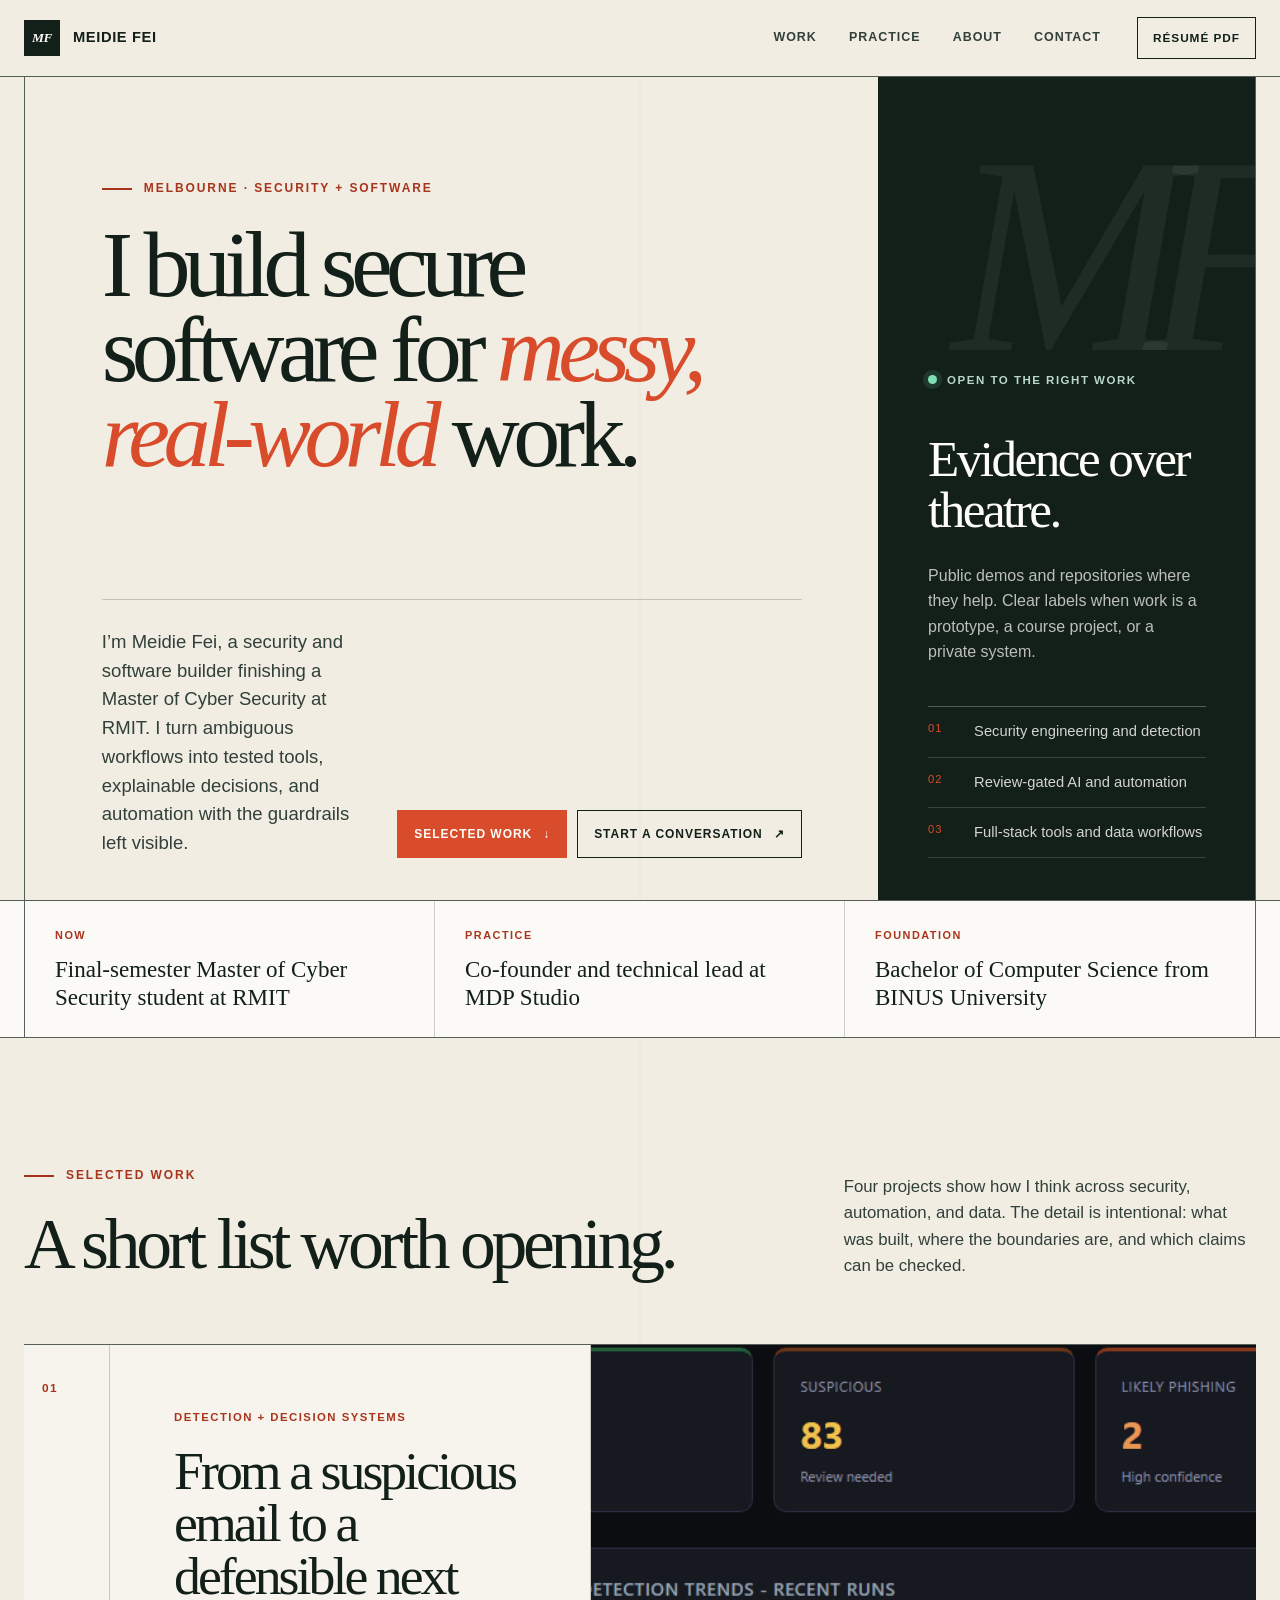
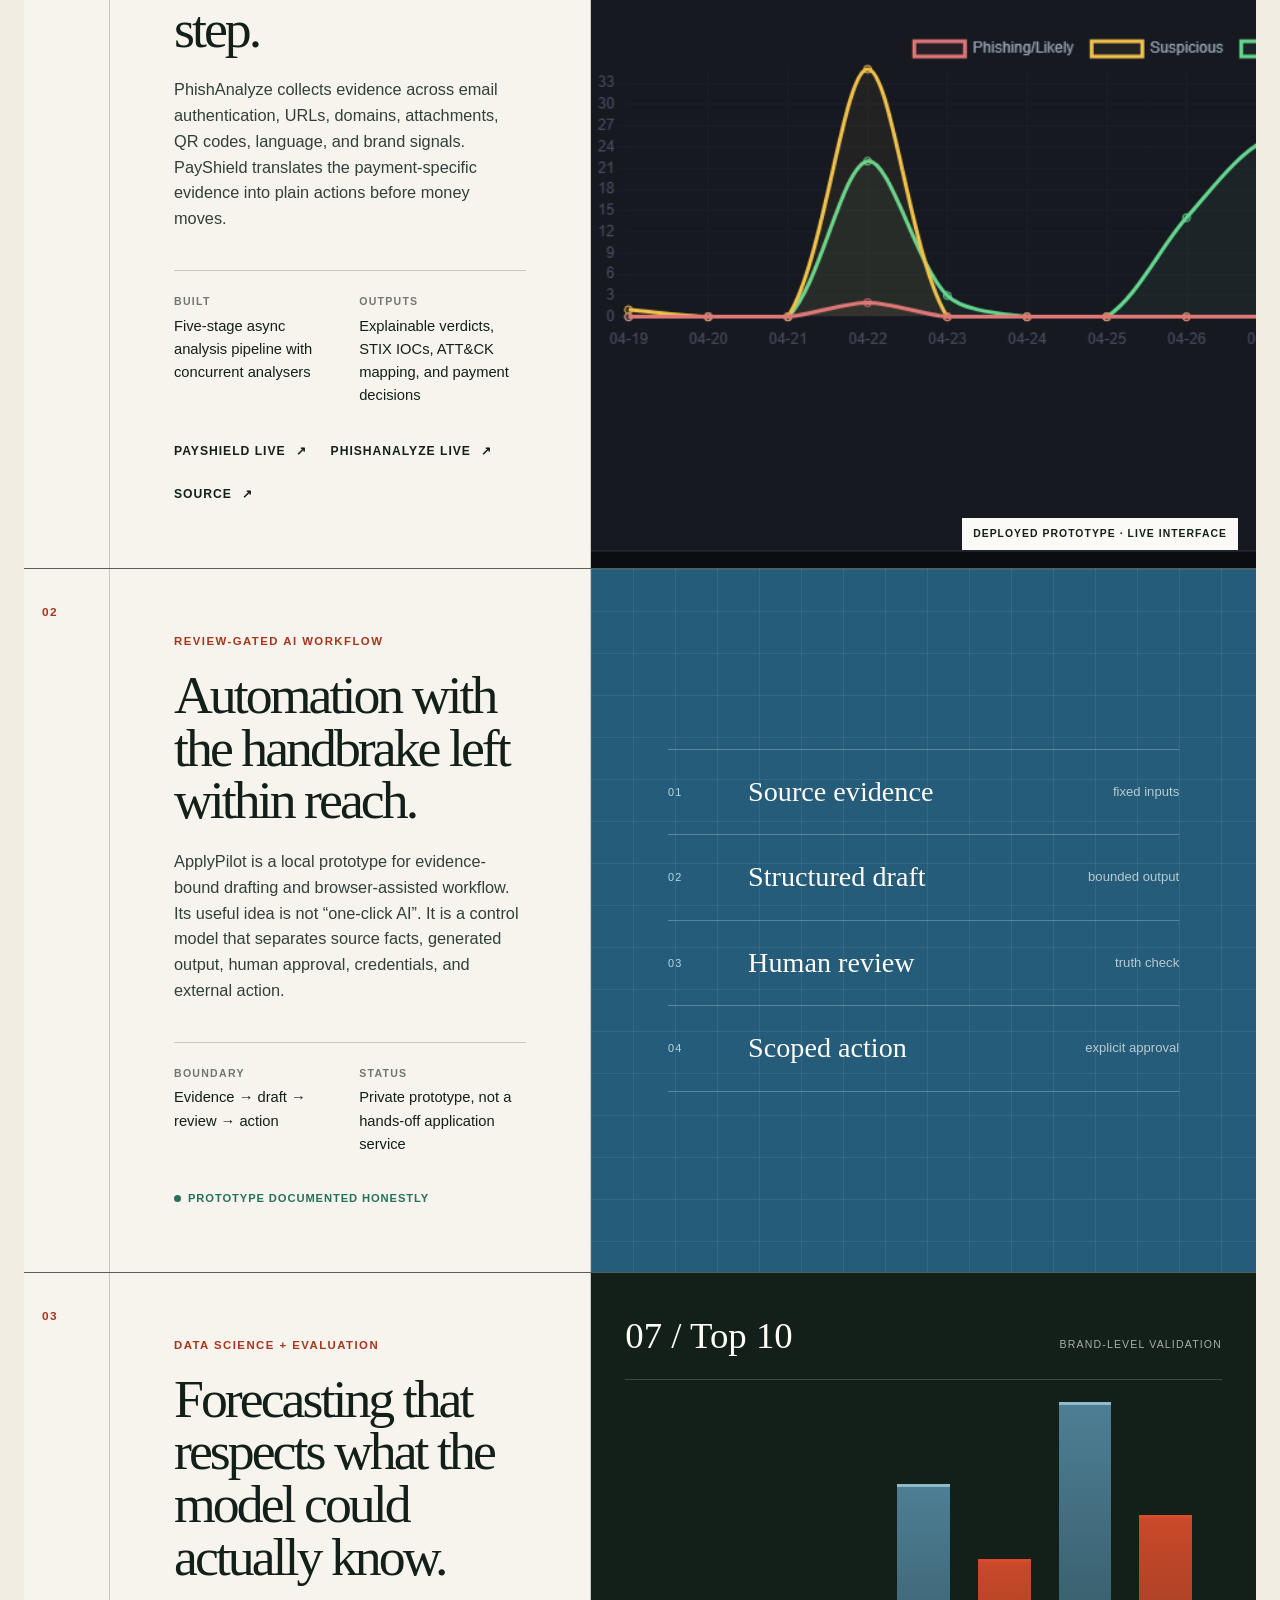
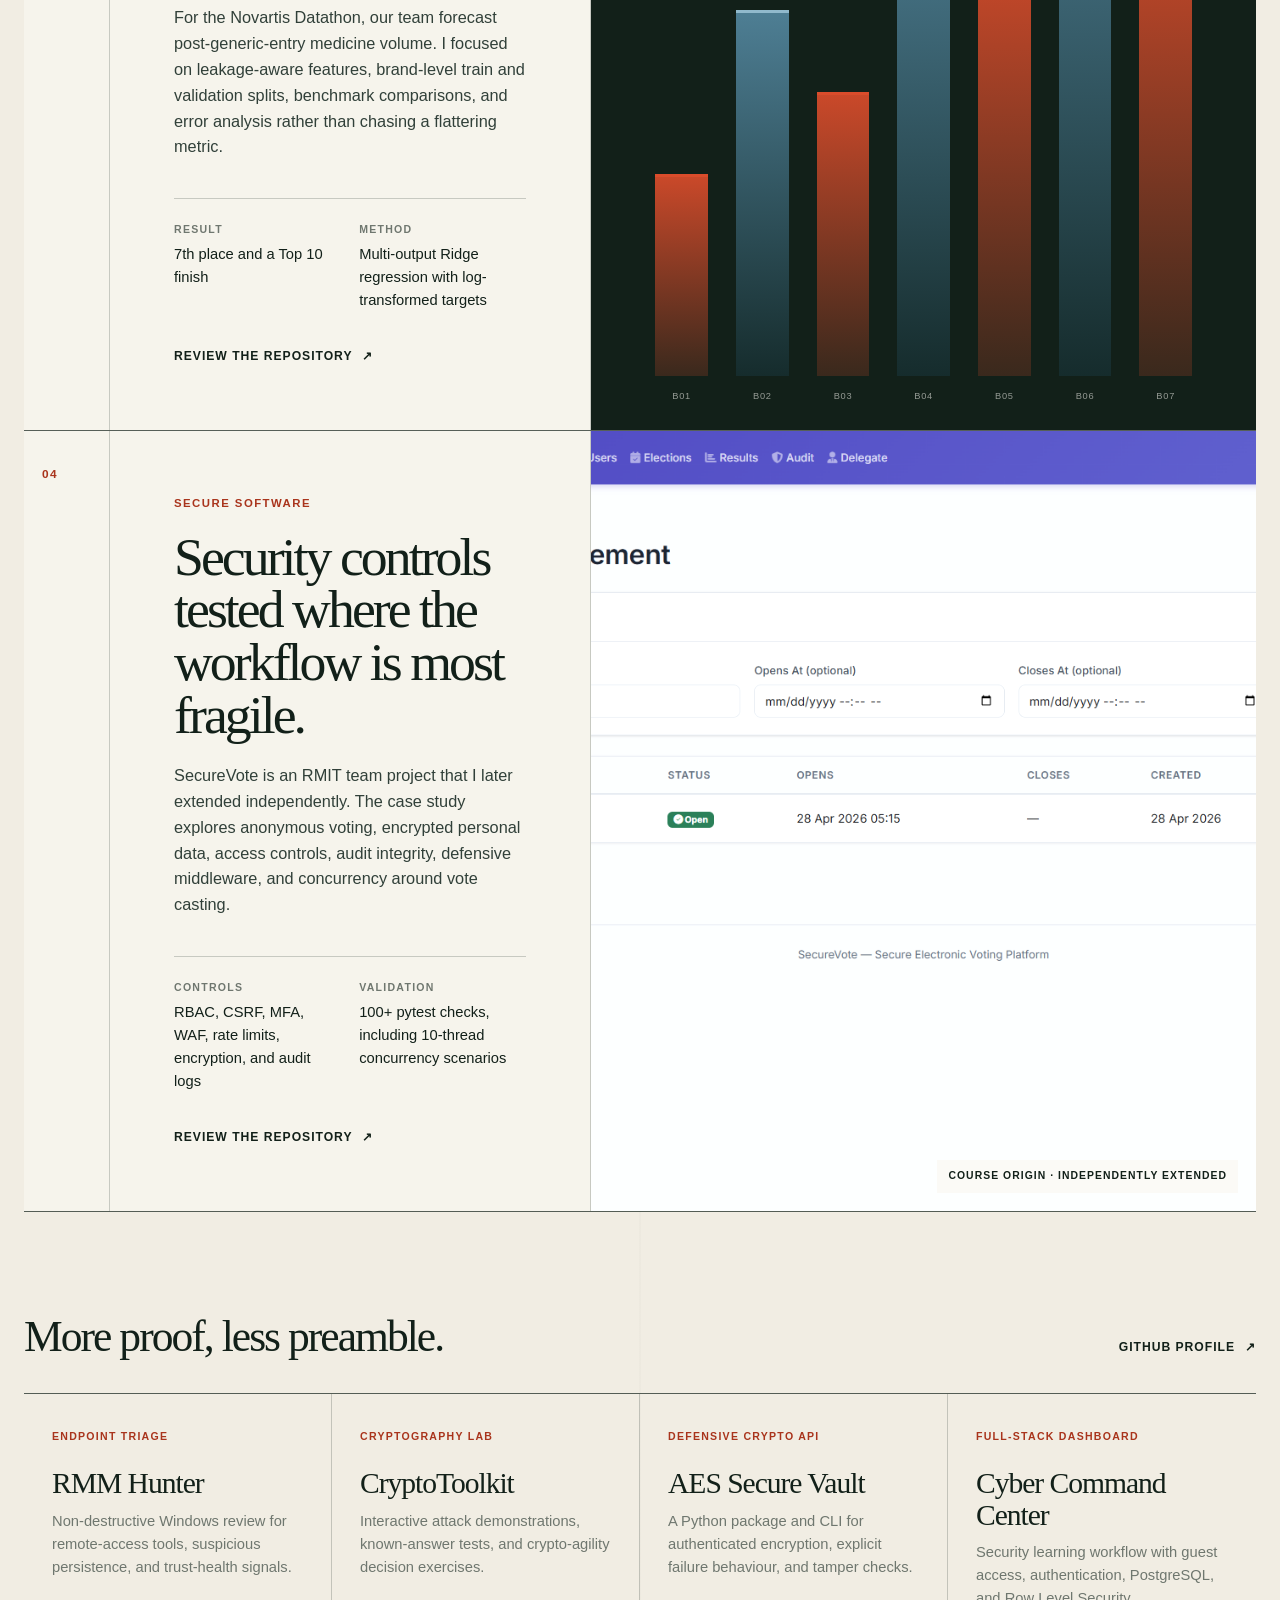
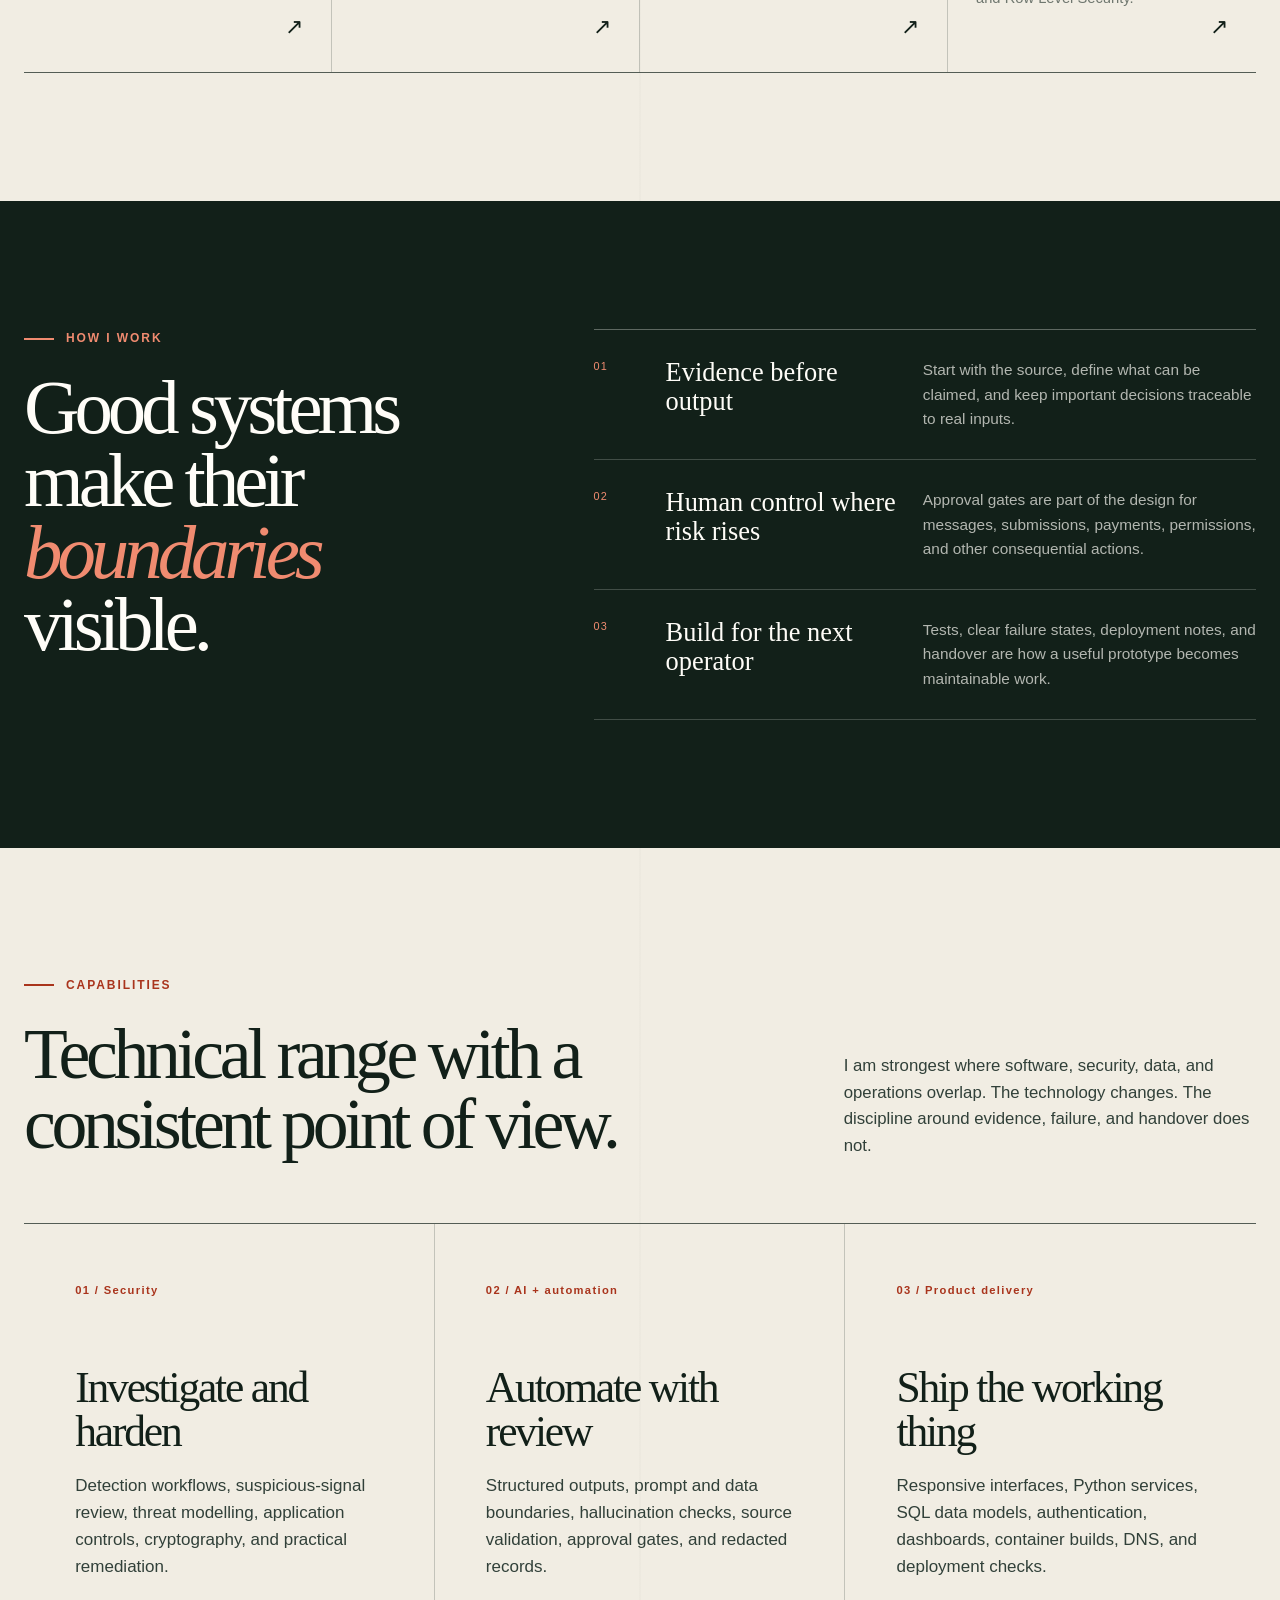
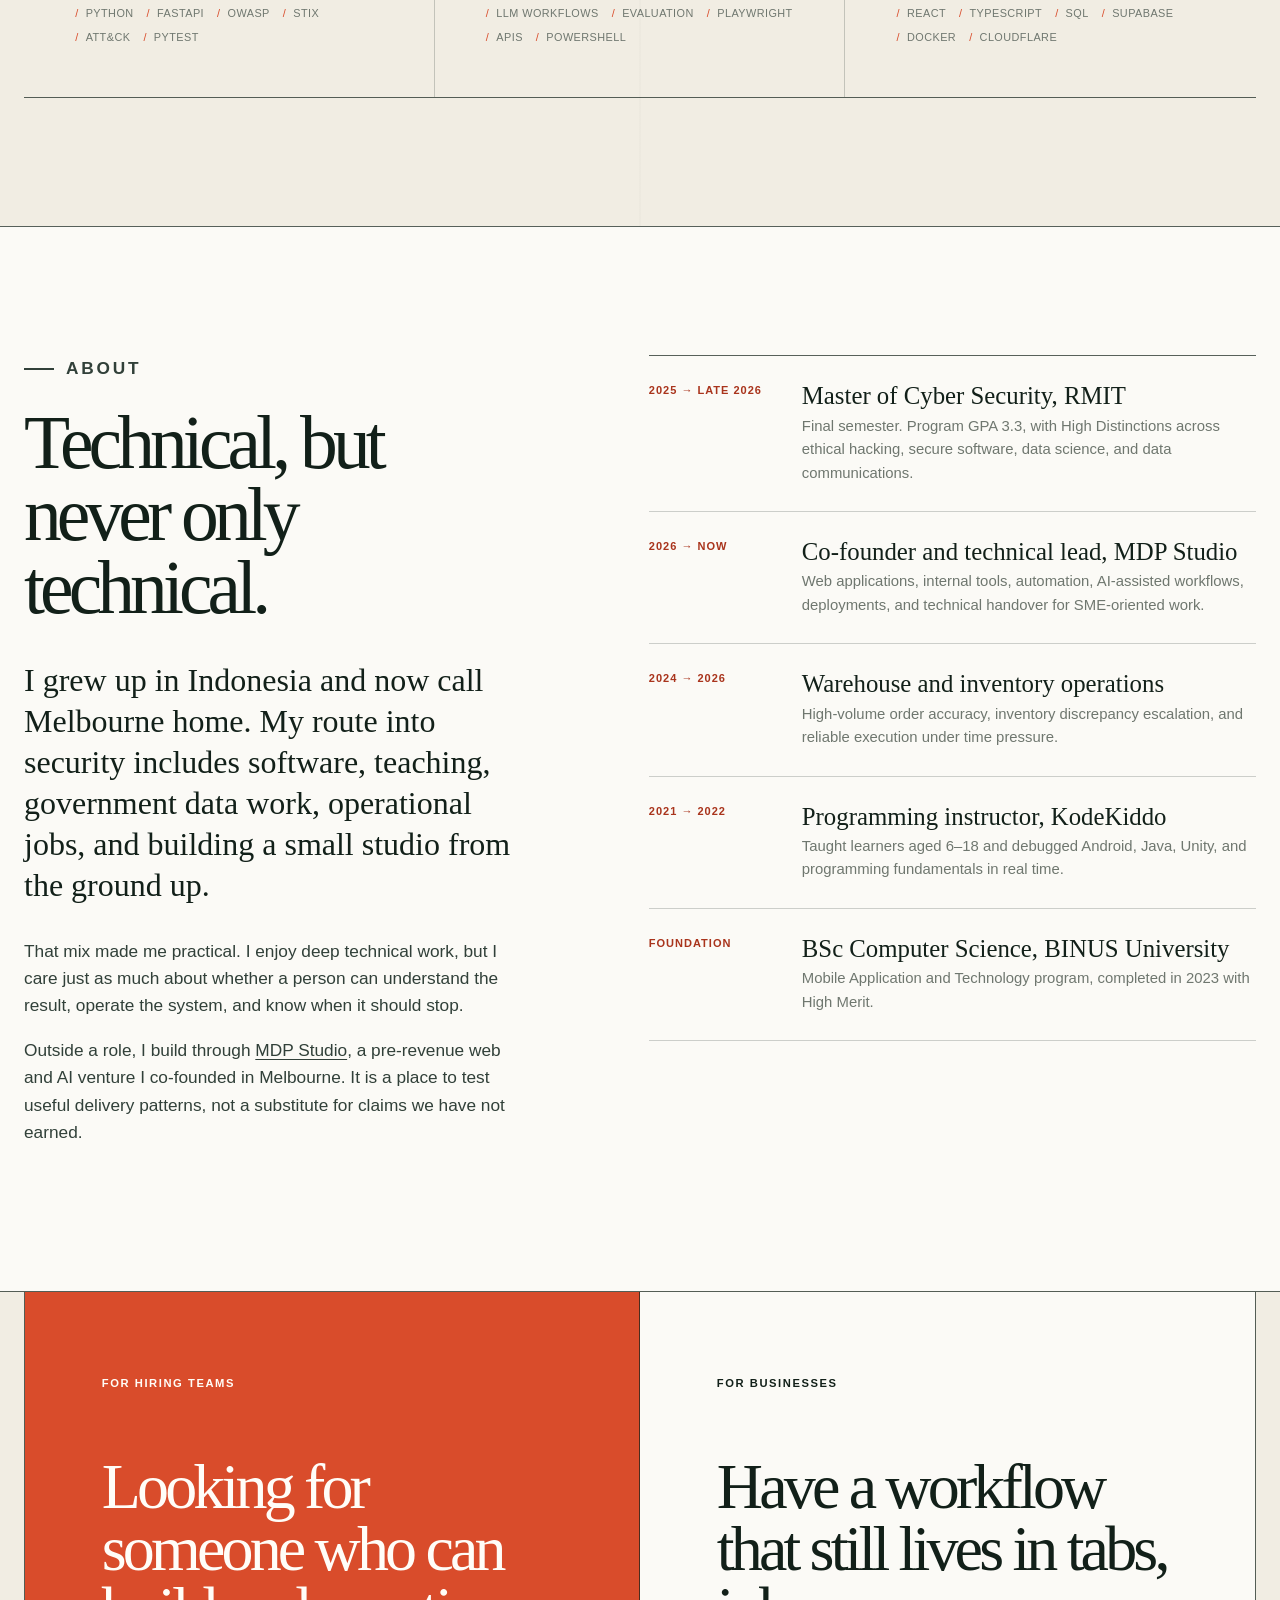
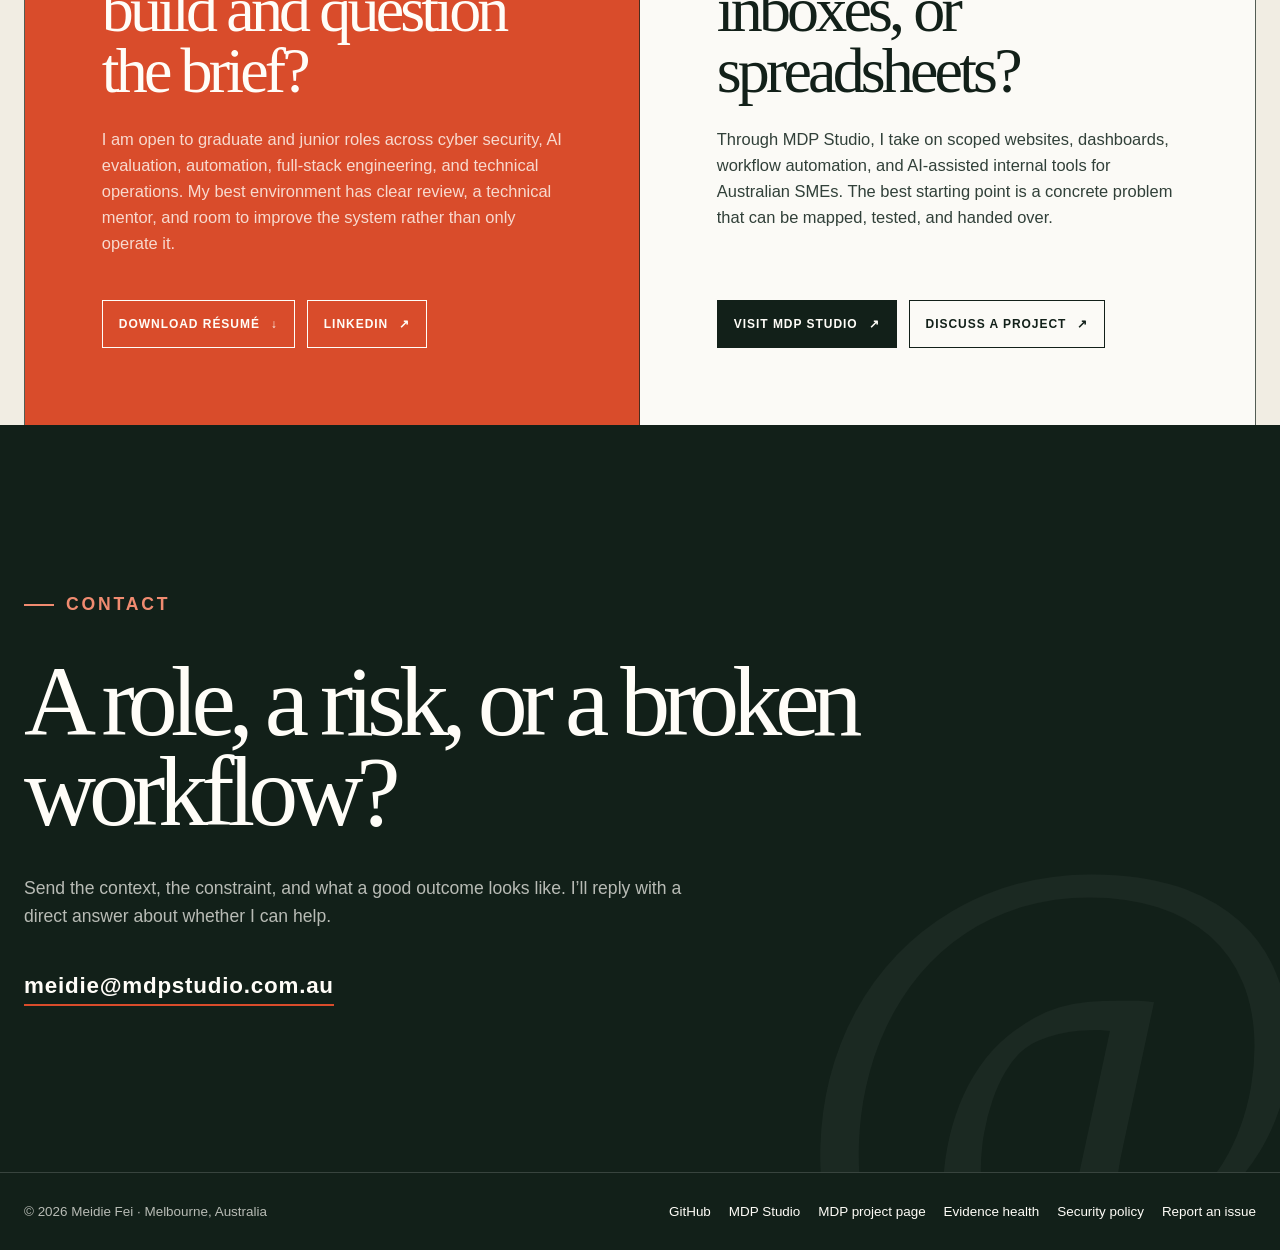
==== commit dd2c9b9f: "Rework portfolio for hiring and client audiences" ====
--- a/public/index.html
+++ b/public/index.html
@@ -1,1824 +1,448 @@
 <!doctype html>
-<html lang="en">
+<html lang="en-AU">
 <head>
   <meta charset="utf-8">
   <meta name="viewport" content="width=device-width, initial-scale=1">
-  <meta name="description" content="Meidie Fei security portfolio: PayShield payment-scam firewall, PhishAnalyze email analysis, RMM Hunter endpoint triage, secure software, cryptography, cloud automation, and analyst-ready evidence.">
+  <meta name="color-scheme" content="light">
+  <meta name="theme-color" content="#122019">
+  <meta name="description" content="Meidie Fei is a Melbourne-based security and software builder working across detection engineering, secure applications, practical AI workflows, automation, data, and full-stack delivery.">
+  <meta name="author" content="Meidie Fei">
+  <meta name="robots" content="index,follow,max-image-preview:large">
   <link rel="canonical" href="https://meidie.mdpstudio.com.au/">
   <meta property="og:type" content="website">
-  <meta property="og:title" content="Meidie Fei | Security Analyst Portfolio">
-  <meta property="og:description" content="Public security projects recruiters can open, test, and review: PayShield, PhishAnalyze, RMM Hunter, SecureVote, CryptoToolkit, AES Secure Vault, and cloud deployment work.">
+  <meta property="og:site_name" content="Meidie Fei Portfolio">
+  <meta property="og:title" content="Meidie Fei | Security, Software &amp; Automation">
+  <meta property="og:description" content="Selected work in security engineering, review-gated AI, automation, data, and full-stack delivery. Built in Melbourne, with public evidence where available.">
   <meta property="og:url" content="https://meidie.mdpstudio.com.au/">
   <meta property="og:image" content="https://meidie.mdpstudio.com.au/assets/linkedin-featured-portfolio.png">
   <meta property="og:image:width" content="1200">
   <meta property="og:image:height" content="627">
+  <meta property="og:image:alt" content="Meidie Fei portfolio preview">
   <meta name="twitter:card" content="summary_large_image">
-  <meta name="twitter:title" content="Meidie Fei | Security Analyst Portfolio">
-  <meta name="twitter:description" content="Public security projects recruiters can open, test, and review, including PayShield, PhishAnalyze, and RMM Hunter.">
+  <meta name="twitter:title" content="Meidie Fei | Security, Software &amp; Automation">
+  <meta name="twitter:description" content="Security-aware software, practical automation, AI workflow controls, and public project evidence.">
   <meta name="twitter:image" content="https://meidie.mdpstudio.com.au/assets/linkedin-featured-portfolio.png">
-  <title>Meidie Fei | Security Analyst Portfolio</title>
+  <title>Meidie Fei | Security, Software &amp; Automation</title>
+  <link rel="icon" href="assets/favicon.jpg" type="image/jpeg">
+  <link rel="stylesheet" href="assets/site.css">
   <script type="application/ld+json">
-    {
-      "@context": "https://schema.org",
-      "@type": "Person",
-      "name": "Meidie Fei",
-      "url": "https://meidie.mdpstudio.com.au/",
-      "email": "mailto:meidie@mdpstudio.com.au",
-      "jobTitle": "Cybersecurity student and MDP Studio co-founder",
-      "address": {
-        "@type": "PostalAddress",
-        "addressLocality": "Melbourne",
-        "addressCountry": "AU"
+  {
+    "@context": "https://schema.org",
+    "@type": "Person",
+    "name": "Meidie Fei",
+    "url": "https://meidie.mdpstudio.com.au/",
+    "email": "mailto:meidie@mdpstudio.com.au",
+    "image": "https://meidie.mdpstudio.com.au/assets/linkedin-featured-portfolio.png",
+    "description": "Melbourne-based security and software builder working across detection engineering, secure applications, AI workflow controls, automation, data, and full-stack delivery.",
+    "homeLocation": {
+      "@type": "Place",
+      "name": "Melbourne, Australia"
+    },
+    "affiliation": [
+      {
+        "@type": "CollegeOrUniversity",
+        "name": "RMIT University"
       },
-      "affiliation": [
-        {
-          "@type": "EducationalOrganization",
-          "name": "RMIT University"
-        },
-        {
-          "@type": "Organization",
-          "name": "MDP Studio",
-          "url": "https://mdpstudio.com.au"
-        }
-      ],
-      "knowsAbout": [
-        "phishing analysis",
-        "payment scam detection",
-        "Windows endpoint triage",
-        "cryptography education",
-        "cloud deployment",
-        "security automation"
-      ],
-      "sameAs": [
-        "https://github.com/meidielo",
-        "https://mdpstudio.com.au/projects/meidie-security-portfolio/"
-      ]
-    }
+      {
+        "@type": "Organization",
+        "name": "MDP Studio",
+        "url": "https://mdpstudio.com.au/"
+      }
+    ],
+    "alumniOf": {
+      "@type": "CollegeOrUniversity",
+      "name": "BINUS University"
+    },
+    "knowsAbout": [
+      "Cyber security",
+      "Detection engineering",
+      "Secure software",
+      "AI workflow evaluation",
+      "Automation",
+      "Full-stack development",
+      "Data science"
+    ],
+    "sameAs": [
+      "https://www.linkedin.com/in/meidie-fei/",
+      "https://github.com/meidielo",
+      "https://github.com/MDP-Studio",
+      "https://mdpstudio.com.au/"
+    ]
+  }
   </script>
-  <link rel="icon" href="assets/favicon.jpg">
-  <style>
-    :root {
-      --bg: #f4f6f8;
-      --paper: #ffffff;
-      --paper-2: #f8fafc;
-      --ink: #101828;
-      --muted: #5b6472;
-      --quiet: #7a8494;
-      --line: #d9e0ea;
-      --line-strong: #bcc7d6;
-      --teal: #0f766e;
-      --teal-soft: #e7f6f3;
-      --blue: #2563b8;
-      --blue-soft: #eaf2ff;
-      --amber: #9a6a00;
-      --amber-soft: #fff5d8;
-      --red: #b73535;
-      --red-soft: #fff0f0;
-      --charcoal: #172033;
-      --shadow: 0 18px 55px rgba(16, 24, 40, 0.11);
-      --radius: 8px;
-      --max: 1180px;
-    }
-
-    * {
-      box-sizing: border-box;
-    }
-
-    html {
-      scroll-behavior: smooth;
-      overflow-x: hidden;
-    }
-
-    body {
-      margin: 0;
-      color: var(--ink);
-      background: #f6f7f9;
-      font-family: Arial, Helvetica, sans-serif;
-      font-size: 16px;
-      line-height: 1.55;
-      overflow-x: hidden;
-    }
-
-    a {
-      color: inherit;
-      text-decoration: none;
-    }
-
-    img {
-      display: block;
-      max-width: 100%;
-    }
-
-    p,
-    h1,
-    h2,
-    h3,
-    h4 {
-      margin: 0;
-      overflow-wrap: break-word;
-    }
-
-    .skip-link {
-      position: absolute;
-      left: 16px;
-      top: -80px;
-      z-index: 100;
-      padding: 10px 14px;
-      border-radius: 6px;
-      background: var(--ink);
-      color: #ffffff;
-      font-weight: 800;
-    }
-
-    .skip-link:focus {
-      top: 16px;
-    }
-
-    .shell {
-      width: min(var(--max), calc(100% - 32px));
-      margin: 0 auto;
-    }
-
-    .site-header {
-      position: sticky;
-      top: 0;
-      z-index: 40;
-      background: rgba(255, 255, 255, 0.94);
-      border-bottom: 1px solid var(--line);
-      backdrop-filter: blur(14px);
-    }
-
-    .nav {
-      min-height: 68px;
-      display: flex;
-      align-items: center;
-      justify-content: space-between;
-      gap: 18px;
-    }
-
-    .brand {
-      display: inline-flex;
-      align-items: center;
-      gap: 10px;
-      font-weight: 900;
-      white-space: nowrap;
-    }
-
-    .brand-mark {
-      width: 36px;
-      height: 36px;
-      display: grid;
-      place-items: center;
-      border-radius: 8px;
-      background: var(--charcoal);
-      color: #ffffff;
-      font-size: 13px;
-    }
-
-    .nav-links {
-      display: flex;
-      align-items: center;
-      gap: 4px;
-      flex-wrap: wrap;
-      justify-content: flex-end;
-    }
-
-    .nav-links a,
-    .button,
-    .filter {
-      min-height: 40px;
-      display: inline-flex;
-      align-items: center;
-      justify-content: center;
-      gap: 8px;
-      padding: 9px 12px;
-      border-radius: 6px;
-      border: 1px solid transparent;
-      color: var(--ink);
-      background: transparent;
-      font: inherit;
-      font-weight: 800;
-      cursor: pointer;
-    }
-
-    .nav-links a:hover,
-    .nav-links a:focus,
-    .button:hover,
-    .button:focus,
-    .filter:hover,
-    .filter:focus {
-      outline: none;
-      border-color: var(--line-strong);
-      background: #ffffff;
-      box-shadow: 0 10px 26px rgba(16, 24, 40, 0.08);
-    }
-
-    .button.primary {
-      color: #ffffff;
-      background: var(--teal);
-      border-color: var(--teal);
-    }
-
-    .button.dark {
-      color: #ffffff;
-      background: var(--charcoal);
-      border-color: var(--charcoal);
-    }
-
-    .button.ghost {
-      background: #ffffff;
-      border-color: var(--line);
-    }
-
-    .button.coffee {
-      color: #111827;
-      background: #ffd60a;
-      border-color: #ffd60a;
-    }
-
-    .button svg {
-      width: 18px;
-      height: 18px;
-      flex: 0 0 auto;
-    }
-
-    .intro {
-      padding: 36px 0 28px;
-    }
-
-    .dossier {
-      display: grid;
-      grid-template-columns: 1fr;
-      gap: 16px;
-      align-items: stretch;
-    }
-
-    .identity-panel,
-    .fit-panel,
-    .project-card,
-    .matrix,
-    .timeline-item,
-    .credential-panel {
-      border: 1px solid var(--line);
-      border-radius: var(--radius);
-      background: rgba(255, 255, 255, 0.96);
-      box-shadow: 0 14px 42px rgba(16, 24, 40, 0.08);
-    }
-
-    .identity-panel {
-      min-height: 0;
-      display: grid;
-      grid-template-rows: 1fr auto;
-      overflow: hidden;
-    }
-
-    .identity-main {
-      padding: 34px;
-      color: var(--ink);
-      background: #ffffff;
-    }
-
-    .hero-layout {
-      min-height: 470px;
-      display: grid;
-      grid-template-columns: minmax(0, 0.9fr) minmax(430px, 0.72fr);
-      gap: 28px;
-      align-items: center;
-    }
-
-    .hero-text {
-      min-width: 0;
-    }
-
-    .eyebrow {
-      display: inline-flex;
-      align-items: center;
-      min-height: 32px;
-      padding: 6px 10px;
-      border-radius: 6px;
-      border: 1px solid rgba(255, 255, 255, 0.24);
-      background: var(--teal-soft);
-      color: var(--teal);
-      font-size: 12px;
-      font-weight: 900;
-      text-transform: uppercase;
-      letter-spacing: 0.08em;
-    }
-
-    h1 {
-      max-width: 850px;
-      margin-top: 20px;
-      font-size: 56px;
-      line-height: 1.02;
-      letter-spacing: 0;
-    }
-
-    .intro-copy {
-      max-width: 760px;
-      margin-top: 18px;
-      color: var(--muted);
-      font-size: 19px;
-    }
-
-    .screenshot-stack {
-      min-width: 0;
-      width: 100%;
-      display: grid;
-      gap: 12px;
-    }
-
-    .browser-frame {
-      min-width: 0;
-      max-width: 100%;
-      display: block;
-      overflow: hidden;
-      border-radius: 8px;
-      border: 1px solid var(--line);
-      background: #ffffff;
-      box-shadow: 0 18px 45px rgba(16, 24, 40, 0.14);
-    }
-
-    .browser-frame.small {
-      width: 82%;
-      margin-left: auto;
-      margin-top: -44px;
-    }
-
-    .browser-bar {
-      min-height: 30px;
-      display: flex;
-      align-items: center;
-      justify-content: space-between;
-      gap: 12px;
-      padding: 7px 10px;
-      border-bottom: 1px solid var(--line);
-      background: #f8fafc;
-      color: var(--quiet);
-      font-size: 12px;
-      font-weight: 800;
-      min-width: 0;
-    }
-
-    .browser-bar span:last-child {
-      min-width: 0;
-      overflow: hidden;
-      text-overflow: ellipsis;
-      white-space: nowrap;
-    }
-
-    .browser-dots {
-      flex: 0 0 auto;
-      display: inline-flex;
-      gap: 5px;
-    }
-
-    .browser-dots span {
-      width: 8px;
-      height: 8px;
-      border-radius: 50%;
-      background: #cbd5e1;
-    }
-
-    .browser-frame img {
-      width: 100%;
-      height: 282px;
-      object-fit: cover;
-      object-position: top center;
-    }
-
-    .browser-frame.small img {
-      height: 210px;
-    }
-
-    .hero-actions {
-      display: flex;
-      flex-wrap: wrap;
-      gap: 10px;
-      margin-top: 28px;
-    }
-
-    .hero-actions .button {
-      min-height: 46px;
-      padding: 11px 15px;
-    }
-
-    .identity-meta {
-      display: grid;
-      grid-template-columns: repeat(4, minmax(0, 1fr));
-      border-top: 1px solid rgba(255, 255, 255, 0.18);
-      background: #ffffff;
-    }
-
-    .metric {
-      min-height: 106px;
-      padding: 18px;
-      border-right: 1px solid var(--line);
-    }
-
-    .metric:last-child {
-      border-right: 0;
-    }
-
-    .metric strong {
-      display: block;
-      color: var(--ink);
-      font-size: 28px;
-      line-height: 1;
-      margin-bottom: 7px;
-    }
-
-    .metric span {
-      display: block;
-      color: var(--muted);
-      font-size: 13px;
-      font-weight: 800;
-    }
-
-    .fit-panel {
-      padding: 22px;
-      display: grid;
-      grid-template-columns: minmax(260px, 0.7fr) minmax(0, 1fr) minmax(260px, 0.72fr);
-      align-content: start;
-      align-items: start;
-      gap: 18px;
-    }
-
-    .panel-label {
-      color: var(--teal);
-      font-size: 12px;
-      font-weight: 900;
-      text-transform: uppercase;
-      letter-spacing: 0.08em;
-    }
-
-    .status-row {
-      display: grid;
-      grid-template-columns: minmax(0, 1fr) auto;
-      align-items: center;
-      justify-content: space-between;
-      gap: 12px;
-      padding-right: 18px;
-      border-right: 1px solid var(--line);
-      border-bottom: 0;
-    }
-
-    .status-row > div {
-      min-width: 0;
-    }
-
-    .status-row strong {
-      display: block;
-      font-size: 20px;
-      line-height: 1.18;
-    }
-
-    .availability {
-      display: inline-flex;
-      align-items: center;
-      gap: 8px;
-      padding: 7px 9px;
-      border-radius: 999px;
-      background: var(--teal-soft);
-      color: var(--teal);
-      font-size: 12px;
-      font-weight: 900;
-      white-space: nowrap;
-    }
-
-    .availability::before {
-      content: "";
-      width: 8px;
-      height: 8px;
-      border-radius: 50%;
-      background: var(--teal);
-    }
-
-    .checklist {
-      display: grid;
-      gap: 9px;
-    }
-
-    .check {
-      display: grid;
-      grid-template-columns: 25px 1fr;
-      gap: 10px;
-      align-items: start;
-      color: var(--muted);
-    }
-
-    .check span:first-child {
-      width: 25px;
-      height: 25px;
-      display: grid;
-      place-items: center;
-      border-radius: 6px;
-      background: var(--blue-soft);
-      color: var(--blue);
-      font-weight: 900;
-      line-height: 1;
-    }
-
-    .quick-links {
-      display: grid;
-      gap: 8px;
-    }
-
-    .quick-links a {
-      display: flex;
-      align-items: center;
-      justify-content: space-between;
-      gap: 12px;
-      min-height: 48px;
-      padding: 11px 12px;
-      border-radius: 6px;
-      border: 1px solid var(--line);
-      background: var(--paper-2);
-      font-weight: 800;
-    }
-
-    .quick-links a:hover,
-    .quick-links a:focus {
-      outline: none;
-      border-color: var(--line-strong);
-      background: #ffffff;
-    }
-
-    main section {
-      padding: 58px 0;
-    }
-
-    .section-head {
-      display: grid;
-      grid-template-columns: minmax(0, 0.85fr) minmax(300px, 0.6fr);
-      gap: 28px;
-      align-items: end;
-      margin-bottom: 22px;
-    }
-
-    .section-kicker {
-      margin-bottom: 8px;
-      color: var(--teal);
-      font-size: 12px;
-      font-weight: 900;
-      text-transform: uppercase;
-      letter-spacing: 0.08em;
-    }
-
-    h2 {
-      font-size: 38px;
-      line-height: 1.08;
-      letter-spacing: 0;
-    }
-
-    h3 {
-      font-size: 22px;
-      line-height: 1.2;
-      letter-spacing: 0;
-    }
-
-    .lead {
-      color: var(--muted);
-      font-size: 17px;
-    }
-
-    .filters {
-      display: flex;
-      flex-wrap: wrap;
-      gap: 8px;
-      justify-content: flex-end;
-      margin-top: 12px;
-    }
-
-    .filter {
-      background: #ffffff;
-      border-color: var(--line);
-      min-height: 38px;
-      padding: 8px 11px;
-    }
-
-    .filter.active {
-      color: #ffffff;
-      background: var(--charcoal);
-      border-color: var(--charcoal);
-    }
-
-    .featured-grid {
-      display: grid;
-      grid-template-columns: repeat(3, minmax(0, 1fr));
-      gap: 16px;
-      margin-bottom: 16px;
-    }
-
-    .feature {
-      min-height: 100%;
-      display: grid;
-      grid-template-rows: 210px auto;
-      overflow: hidden;
-      border-radius: var(--radius);
-      border: 1px solid var(--line);
-      color: var(--ink);
-      background: #ffffff;
-      box-shadow: var(--shadow);
-      transition: transform 160ms ease, box-shadow 160ms ease, border-color 160ms ease;
-    }
-
-    .feature:hover,
-    .feature:focus {
-      transform: translateY(-2px);
-      border-color: var(--line-strong);
-    }
-
-    .feature.no-image {
-      background:
-        linear-gradient(135deg, #172033, #0f766e);
-    }
-
-    .feature img {
-      width: 100%;
-      height: 100%;
-      object-fit: cover;
-      object-position: top center;
-      border-bottom: 1px solid var(--line);
-      background: var(--paper-2);
-    }
-
-    .feature::after {
-      content: none;
-    }
-
-    .feature.no-image::after {
-      background:
-        linear-gradient(180deg, rgba(16, 24, 40, 0.06), rgba(16, 24, 40, 0.72));
-    }
-
-    .feature-content {
-      padding: 18px;
-      display: grid;
-      gap: 12px;
-      align-content: start;
-    }
-
-    .feature p {
-      color: var(--muted);
-    }
-
-    .badge-row {
-      display: flex;
-      flex-wrap: wrap;
-      gap: 6px;
-    }
-
-    .tag {
-      display: inline-flex;
-      align-items: center;
-      min-height: 26px;
-      padding: 4px 8px;
-      border-radius: 5px;
-      background: #eef2f7;
-      color: #334155;
-      font-size: 12px;
-      font-weight: 900;
-      white-space: nowrap;
-    }
-
-    .tag.green {
-      background: var(--teal-soft);
-      color: var(--teal);
-    }
-
-    .tag.blue {
-      background: var(--blue-soft);
-      color: var(--blue);
-    }
-
-    .tag.amber {
-      background: var(--amber-soft);
-      color: var(--amber);
-    }
-
-    .tag.red {
-      background: var(--red-soft);
-      color: var(--red);
-    }
-
-    .feature .tag {
-      background: var(--paper-2);
-      color: #334155;
-      border: 1px solid var(--line);
-    }
-
-    .project-list {
-      display: grid;
-      gap: 14px;
-    }
-
-    .project-card {
-      display: grid;
-      grid-template-columns: 270px minmax(0, 1fr) minmax(230px, 0.44fr);
-      gap: 0;
-      overflow: hidden;
-      transition: transform 160ms ease, box-shadow 160ms ease, border-color 160ms ease;
-    }
-
-    .project-card.no-media {
-      grid-template-columns: minmax(0, 1fr) minmax(230px, 0.44fr);
-    }
-
-    .project-card.visual-wide {
-      grid-template-columns: minmax(420px, 0.85fr) minmax(0, 1fr) minmax(210px, 0.36fr);
-    }
-
-    .project-card.no-media .project-copy {
-      border-left: 5px solid var(--teal);
-    }
-
-    .project-card.no-media.crypto .project-copy {
-      border-left-color: var(--blue);
-    }
-
-    .project-card.no-media.cloud .project-copy {
-      border-left-color: var(--amber);
-    }
-
-    .project-card:hover,
-    .project-card:focus-within {
-      transform: translateY(-2px);
-      border-color: var(--line-strong);
-      box-shadow: var(--shadow);
-    }
-
-    .project-card[hidden] {
-      display: none;
-    }
-
-    .project-media {
-      min-height: 100%;
-      background: var(--paper-2);
-      border-right: 1px solid var(--line);
-    }
-
-    .project-media img {
-      width: 100%;
-      height: 100%;
-      min-height: 230px;
-      object-fit: cover;
-      object-position: top center;
-    }
-
-    .project-card.visual-wide .project-media img {
-      min-height: 300px;
-    }
-
-    .project-copy {
-      padding: 20px;
-      display: grid;
-      gap: 12px;
-      align-content: start;
-    }
-
-    .project-copy p {
-      color: var(--muted);
-    }
-
-    .proof-list {
-      margin: 0;
-      padding-left: 18px;
-      color: #334155;
-    }
-
-    .proof-list li {
-      margin: 5px 0;
-    }
-
-    .project-brief {
-      display: grid;
-      gap: 6px;
-      padding-top: 12px;
-      border-top: 1px solid var(--line);
-      font-size: 14px;
-      line-height: 1.55;
-      color: #334155;
-    }
-
-    .project-brief strong {
-      color: var(--ink);
-      font-size: 12px;
-      letter-spacing: 0;
-      text-transform: uppercase;
-    }
-
-    .project-brief p {
-      color: #334155;
-    }
-
-    .project-side {
-      padding: 20px;
-      border-left: 1px solid var(--line);
-      background: var(--paper-2);
-      display: grid;
-      align-content: space-between;
-      gap: 18px;
-    }
-
-    .project-stat {
-      display: grid;
-      gap: 3px;
-    }
-
-    .project-stat strong {
-      font-size: 28px;
-      line-height: 1;
-    }
-
-    .project-stat span {
-      color: var(--muted);
-      font-size: 13px;
-      font-weight: 800;
-    }
-
-    .project-actions {
-      display: flex;
-      flex-wrap: wrap;
-      gap: 8px;
-    }
-
-    .project-actions .button {
-      min-height: 38px;
-      padding: 8px 11px;
-      font-size: 14px;
-    }
-
-    .matrix-section {
-      background: rgba(255, 255, 255, 0.78);
-      border-top: 1px solid var(--line);
-      border-bottom: 1px solid var(--line);
-    }
-
-    .matrix {
-      overflow: hidden;
-      box-shadow: none;
-    }
-
-    .matrix-row {
-      display: grid;
-      grid-template-columns: minmax(180px, 0.42fr) minmax(0, 1fr) minmax(180px, 0.45fr);
-      border-bottom: 1px solid var(--line);
-    }
-
-    .matrix-row:last-child {
-      border-bottom: 0;
-    }
-
-    .matrix-cell {
-      padding: 16px;
-      border-right: 1px solid var(--line);
-    }
-
-    .matrix-cell:last-child {
-      border-right: 0;
-    }
-
-    .matrix-head {
-      background: var(--charcoal);
-      color: #ffffff;
-      font-size: 12px;
-      font-weight: 900;
-      text-transform: uppercase;
-      letter-spacing: 0.08em;
-    }
-
-    .matrix-cell p {
-      color: var(--muted);
-    }
-
-    .evidence-grid {
-      display: grid;
-      grid-template-columns: minmax(0, 0.92fr) minmax(350px, 0.62fr);
-      gap: 16px;
-      align-items: start;
-    }
-
-    .timeline {
-      display: grid;
-      gap: 12px;
-    }
-
-    .timeline-item,
-    .credential-panel {
-      padding: 20px;
-      box-shadow: 0 12px 34px rgba(16, 24, 40, 0.06);
-    }
-
-    .timeline-item p,
-    .credential-panel p {
-      margin-top: 8px;
-      color: var(--muted);
-    }
-
-    .timeline-item .context-link {
-      color: var(--blue);
-      font-weight: 800;
-      text-decoration: underline;
-      text-underline-offset: 3px;
-    }
-
-    .timeline-item .context-link:hover,
-    .timeline-item .context-link:focus {
-      color: var(--teal);
-    }
-
-    .grade-table {
-      width: 100%;
-      margin-top: 16px;
-      border-collapse: collapse;
-      font-size: 14px;
-    }
-
-    .grade-table th,
-    .grade-table td {
-      padding: 10px 8px;
-      border-bottom: 1px solid var(--line);
-      text-align: left;
-      vertical-align: top;
-    }
-
-    .grade-table th {
-      color: #334155;
-      font-size: 12px;
-      text-transform: uppercase;
-      letter-spacing: 0.08em;
-    }
-
-    .grade {
-      display: inline-flex;
-      align-items: center;
-      justify-content: center;
-      min-width: 34px;
-      min-height: 28px;
-      border-radius: 5px;
-      background: var(--teal-soft);
-      color: var(--teal);
-      font-weight: 900;
-    }
-
-    .grade.di {
-      background: var(--blue-soft);
-      color: var(--blue);
-    }
-
-    .contact-band {
-      padding: 0 0 58px;
-    }
-
-    .contact-panel {
-      display: grid;
-      grid-template-columns: minmax(0, 1fr) auto;
-      gap: 24px;
-      align-items: center;
-      padding: 28px;
-      border-radius: var(--radius);
-      color: #ffffff;
-      background: var(--charcoal);
-      box-shadow: var(--shadow);
-    }
-
-    .contact-panel p {
-      max-width: 760px;
-      margin-top: 10px;
-      color: #dbeafe;
-    }
-
-    .support-band {
-      padding: 0 0 64px;
-    }
-
-    .support-panel {
-      border-radius: var(--radius);
-      box-shadow: var(--shadow);
-    }
-
-    .support-panel {
-      display: grid;
-      grid-template-columns: minmax(0, 1fr) 148px;
-      gap: 20px;
-      align-items: center;
-      padding: 22px;
-      color: #ffffff;
-      background: var(--charcoal);
-    }
-
-    .support-panel .section-kicker {
-      color: #a7f3d0;
-    }
-
-    .support-copy p {
-      margin-top: 10px;
-      color: #dbeafe;
-    }
-
-    .support-copy .button {
-      margin-top: 20px;
-    }
-
-    .support-qr {
-      padding: 8px;
-      border-radius: 8px;
-      background: #ffffff;
-    }
-
-    .support-qr img {
-      width: 100%;
-      height: auto;
-      aspect-ratio: 1 / 1;
-      object-fit: contain;
-      border-radius: 6px;
-    }
-
-    .footer {
-      padding: 24px 0;
-      border-top: 1px solid var(--line);
-      background: #ffffff;
-      color: var(--muted);
-    }
-
-    .footer-inner {
-      display: flex;
-      justify-content: space-between;
-      gap: 16px;
-      flex-wrap: wrap;
-    }
-
-    .footer a {
-      color: var(--ink);
-      font-weight: 800;
-      text-decoration: none;
-    }
-
-    .toast {
-      position: fixed;
-      left: 50%;
-      bottom: 22px;
-      z-index: 80;
-      transform: translateX(-50%) translateY(120px);
-      padding: 12px 16px;
-      border-radius: 8px;
-      background: var(--charcoal);
-      color: #ffffff;
-      font-weight: 800;
-      box-shadow: var(--shadow);
-      transition: transform 180ms ease;
-    }
-
-    .toast.show {
-      transform: translateX(-50%) translateY(0);
-    }
-
-    .reveal {
-      opacity: 1;
-      transform: none;
-      transition: none;
-    }
-
-    .reveal.visible {
-      opacity: 1;
-      transform: none;
-    }
-
-    @media (max-width: 1040px) {
-      .dossier,
-      .hero-layout,
-      .section-head,
-      .featured-grid,
-      .evidence-grid,
-      .contact-panel {
-        grid-template-columns: 1fr;
-      }
-
-      .support-panel {
-        grid-template-columns: minmax(0, 1fr) 132px;
-      }
-
-      .fit-panel {
-        grid-template-columns: 1fr;
-      }
-
-      .status-row {
-        padding-right: 0;
-        padding-bottom: 14px;
-        border-right: 0;
-        border-bottom: 1px solid var(--line);
-      }
-
-      .filters {
-        justify-content: flex-start;
-      }
-
-      .project-card {
-        grid-template-columns: 220px minmax(0, 1fr);
-      }
-
-      .project-card.visual-wide {
-        grid-template-columns: 1fr;
-      }
-
-      .project-card.no-media {
-        grid-template-columns: 1fr;
-      }
-
-      .project-side {
-        grid-column: 1 / -1;
-        border-left: 0;
-        border-top: 1px solid var(--line);
-        grid-template-columns: repeat(3, minmax(0, 1fr));
-        align-items: end;
-      }
-    }
-
-    @media (max-width: 760px) {
-      body {
-        background-image: none;
-      }
-
-      .shell {
-        width: min(var(--max), calc(100% - 32px));
-      }
-
-      .nav {
-        align-items: flex-start;
-        flex-direction: column;
-        padding: 12px 0;
-      }
-
-      .nav-links {
-        justify-content: flex-start;
-        width: 100%;
-        gap: 6px;
-      }
-
-      .nav-links a {
-        flex: 1 1 calc(50% - 6px);
-        min-width: 0;
-        padding: 8px 9px;
-        font-size: 13px;
-        text-align: center;
-        white-space: normal;
-      }
-
-      .identity-panel {
-        min-height: auto;
-      }
-
-      .identity-main {
-        padding: 24px 18px;
-      }
-
-      .hero-layout {
-        min-height: 0;
-        grid-template-columns: 1fr;
-      }
-
-      h1 {
-        font-size: 31px;
-      }
-
-      h2 {
-        font-size: 30px;
-      }
-
-      .intro-copy,
-      .lead {
-        font-size: 16px;
-      }
-
-      .identity-meta,
-      .fit-panel,
-      .project-card,
-      .project-side,
-      .matrix-row {
-        grid-template-columns: 1fr;
-      }
-
-      .metric,
-      .project-media,
-      .project-side,
-      .matrix-cell {
-        border-right: 0;
-      }
-
-      .metric,
-      .matrix-cell {
-        border-bottom: 1px solid var(--line);
-      }
-
-      .status-row {
-        grid-template-columns: 1fr;
-        align-items: start;
-        justify-items: start;
-      }
-
-      .metric:last-child,
-      .matrix-cell:last-child {
-        border-bottom: 0;
-      }
-
-      .project-media {
-        border-bottom: 1px solid var(--line);
-      }
-
-      .project-media img {
-        min-height: 210px;
-      }
-
-      .browser-frame img {
-        height: 205px;
-      }
-
-      .browser-frame.small {
-        width: 100%;
-        margin-top: 0;
-      }
-
-      .browser-frame.small img {
-        height: 185px;
-      }
-
-      main section {
-        padding: 46px 0;
-      }
-
-      .hero-actions .button,
-      .project-actions .button,
-      .contact-panel .button,
-      .support-copy .button {
-        width: 100%;
-      }
-
-      .support-panel {
-        grid-template-columns: 1fr;
-      }
-
-      .support-qr {
-        width: 132px;
-      }
-    }
-
-    @media (prefers-reduced-motion: reduce) {
-      html {
-        scroll-behavior: auto;
-      }
-
-      .reveal,
-      .toast,
-      .project-card {
-        transition: none;
-      }
-    }
-  </style>
+  <script src="assets/site.js" defer></script>
 </head>
-<body>
-  <a class="skip-link" href="#main">Skip to portfolio</a>
+<body id="top">
+  <a class="skip-link" href="#main">Skip to main content</a>
+  <div class="reading-progress" data-reading-progress aria-hidden="true"></div>
 
   <header class="site-header">
-    <div class="shell nav">
-      <a class="brand" href="#top" aria-label="Meidie Fei portfolio home">
-        <span class="brand-mark">MF</span>
+    <div class="shell header-inner">
+      <a class="wordmark" href="#top" aria-label="Meidie Fei portfolio home">
+        <span class="wordmark-mark" aria-hidden="true">MF</span>
         <span>Meidie Fei</span>
       </a>
-      <nav class="nav-links" aria-label="Primary navigation">
-        <a href="#projects">Projects</a>
-        <a href="#matrix">Evidence</a>
-        <a href="evidence.html">Evidence health</a>
-        <a href="#background">Background</a>
-        <a href="security.html">Security</a>
-        <a href="#support">Support</a>
-        <a href="assets/Meidie_Fei_Cyber_Security_Resume.pdf" download>Resume PDF</a>
+      <nav class="primary-nav" aria-label="Primary navigation">
+        <a href="#work">Work</a>
+        <a href="#practice">Practice</a>
+        <a href="#about">About</a>
+        <a href="#contact">Contact</a>
       </nav>
+      <a class="header-resume" href="assets/Meidie_Fei_Cyber_Security_Resume.pdf">Résumé PDF</a>
     </div>
   </header>
 
   <main id="main">
-    <section class="intro" id="top">
-      <div class="shell dossier">
-        <div class="identity-panel reveal">
-          <div class="identity-main">
-            <div class="hero-layout">
-              <div class="hero-text">
-                <span class="eyebrow">Security analyst portfolio</span>
-                <h1>Security projects recruiters can open, test, and review.</h1>
-                <p class="intro-copy">I am Meidie Fei, an RMIT Master of Cyber Security student and MDP Studio co-founder. This page focuses on deployed work and public repositories: payment-scam protection, phishing analysis, Windows endpoint triage, secure software, cryptography, cloud deployment, and CI/CD automation.</p>
-                <div class="hero-actions">
-                  <a class="button primary" href="#projects">
-                    <svg viewBox="0 0 24 24" fill="none" aria-hidden="true"><path d="M4 6h16M4 12h16M4 18h10" stroke="currentColor" stroke-width="2" stroke-linecap="round"/></svg>
-                    View work
-                  </a>
-                  <a class="button ghost" href="mailto:meidie@mdpstudio.com.au">
-                    <svg viewBox="0 0 24 24" fill="none" aria-hidden="true"><path d="M4 6h16v12H4z" stroke="currentColor" stroke-width="2"/><path d="m4 7 8 6 8-6" stroke="currentColor" stroke-width="2" stroke-linecap="round"/></svg>
-                    Email
-                  </a>
-                  <button class="button ghost" type="button" id="copyPitch">
-                    <svg viewBox="0 0 24 24" fill="none" aria-hidden="true"><path d="M9 9h10v10H9z" stroke="currentColor" stroke-width="2"/><path d="M5 15H4V4h11v1" stroke="currentColor" stroke-width="2" stroke-linecap="round"/></svg>
-                    Copy pitch
-                  </button>
-                </div>
-              </div>
-              <div class="screenshot-stack" aria-label="Live project screenshots">
-                <a class="browser-frame" href="https://payshield.mdpstudio.com.au/" target="_blank" rel="noreferrer">
-                  <span class="browser-bar"><span class="browser-dots" aria-hidden="true"><span></span><span></span><span></span></span><span>payshield.mdpstudio.com.au</span></span>
-                  <img src="assets/screenshot-payshield.png" alt="Live screenshot of PayShield payment scam firewall dashboard" width="1256" height="650">
-                </a>
-                <a class="browser-frame small" href="https://ctool.mdpstudio.com.au" target="_blank" rel="noreferrer">
-                  <span class="browser-bar"><span class="browser-dots" aria-hidden="true"><span></span><span></span><span></span></span><span>ctool.mdpstudio.com.au</span></span>
-                  <img src="assets/screenshot-cryptotoolkit.png" alt="Live screenshot of CryptoToolkit cryptography modules" width="1440" height="920">
-                </a>
-              </div>
-            </div>
-          </div>
-          <div class="identity-meta" aria-label="Portfolio signals">
-            <div class="metric"><strong>8</strong><span>public security projects</span></div>
-            <div class="metric"><strong>103</strong><span>SecureVote tests</span></div>
-            <div class="metric"><strong>10</strong><span>RMM tool families covered</span></div>
-            <div class="metric"><strong>3.3</strong><span>RMIT program GPA</span></div>
-          </div>
-        </div>
-
-        <aside class="fit-panel reveal" id="recruiter-summary" aria-label="Recruiter summary">
-          <div class="status-row">
-            <div>
-              <span class="panel-label">Recruiter view</span>
-              <strong>Entry-level security analyst, SOC, junior pentest, AppSec, and risk roles.</strong>
-            </div>
-            <span class="availability">Available</span>
-          </div>
-
-          <div class="checklist">
-            <div class="check"><span>1</span><p>Can triage findings and reason about risk using evidence, not only tool output.</p></div>
-            <div class="check"><span>2</span><p>Has built back-end services, security controls, and cloud deployment workflows.</p></div>
-            <div class="check"><span>3</span><p>Has public demos and repositories for recruiters to verify independently.</p></div>
-            <div class="check"><span>4</span><p>Comfortable explaining technical tradeoffs to non-security stakeholders.</p></div>
-          </div>
-
-          <div class="quick-links" aria-label="Quick links">
-            <a href="https://github.com/meidielo" target="_blank" rel="noreferrer"><span>GitHub profile</span><span>Open</span></a>
-            <a href="https://payshield.mdpstudio.com.au/" target="_blank" rel="noreferrer"><span>Payment firewall</span><span>Open</span></a>
-            <a href="https://phishanalyze.mdpstudio.com.au/" target="_blank" rel="noreferrer"><span>Email analysis</span><span>Open</span></a>
-            <a href="assets/Meidie_Fei_Cyber_Security_Resume.pdf" download><span>Resume PDF</span><span>Download</span></a>
+    <section class="hero" aria-labelledby="hero-title">
+      <div class="shell hero-grid">
+        <div class="hero-copy">
+          <div class="reveal">
+            <p class="eyebrow">Melbourne · Security + software</p>
+            <h1 id="hero-title">I build secure software for <em>messy, real-world</em> work.</h1>
+          </div>
+          <div class="hero-intro reveal">
+            <p>I’m Meidie Fei, a security and software builder finishing a Master of Cyber Security at RMIT. I turn ambiguous workflows into tested tools, explainable decisions, and automation with the guardrails left visible.</p>
+            <div class="hero-actions">
+              <a class="button primary" href="#work">Selected work <span aria-hidden="true">↓</span></a>
+              <a class="button" href="mailto:meidie@mdpstudio.com.au?subject=Portfolio%20enquiry">Start a conversation <span aria-hidden="true">↗</span></a>
+            </div>
+          </div>
+        </div>
+
+        <aside class="hero-aside" aria-label="Current focus">
+          <div class="hero-note reveal">
+            <div class="status-line"><span class="status-dot" aria-hidden="true"></span>Open to the right work</div>
+            <h2>Evidence over theatre.</h2>
+            <p>Public demos and repositories where they help. Clear labels when work is a prototype, a course project, or a private system.</p>
+            <ol class="hero-index">
+              <li><span>01</span>Security engineering and detection</li>
+              <li><span>02</span>Review-gated AI and automation</li>
+              <li><span>03</span>Full-stack tools and data workflows</li>
+            </ol>
           </div>
         </aside>
       </div>
     </section>
 
-    <section id="projects">
+    <section class="credential-strip" aria-label="Professional context">
+      <div class="shell credential-grid">
+        <div class="credential reveal">
+          <small>Now</small>
+          <strong>Final-semester Master of Cyber Security student at RMIT</strong>
+        </div>
+        <div class="credential reveal">
+          <small>Practice</small>
+          <strong>Co-founder and technical lead at MDP Studio</strong>
+        </div>
+        <div class="credential reveal">
+          <small>Foundation</small>
+          <strong>Bachelor of Computer Science from BINUS University</strong>
+        </div>
+      </div>
+    </section>
+
+    <section class="section" id="work" aria-labelledby="work-title">
       <div class="shell">
         <div class="section-head reveal">
           <div>
-            <p class="section-kicker">Case studies</p>
-            <h2>Projects chosen for security evidence, not volume.</h2>
-          </div>
-          <div>
-            <p class="lead">The strongest recruiter signals now lead with payment-scam decisioning, detection engineering, endpoint triage, secure software, and cryptography. Use the filters to scan by role relevance.</p>
-            <div class="filters" aria-label="Project filters">
-              <button class="filter active" type="button" data-filter="all">All</button>
-              <button class="filter" type="button" data-filter="detection">Detection</button>
-              <button class="filter" type="button" data-filter="endpoint">Endpoint</button>
-              <button class="filter" type="button" data-filter="appsec">AppSec</button>
-              <button class="filter" type="button" data-filter="crypto">Crypto</button>
-              <button class="filter" type="button" data-filter="cloud">Cloud</button>
-            </div>
-          </div>
-        </div>
-
-        <div class="featured-grid reveal" aria-label="Featured projects">
-          <a class="feature" href="https://payshield.mdpstudio.com.au/" target="_blank" rel="noreferrer">
-            <img src="assets/screenshot-payshield.png" alt="Live screenshot of PayShield payment scam firewall dashboard" width="1256" height="650">
-            <div class="feature-content">
-              <div class="badge-row"><span class="tag">Live demo</span><span class="tag">Payment risk</span></div>
-              <h3>PayShield</h3>
-              <p>Payment-scam firewall for invoice-heavy teams, returning SAFE, VERIFY, or do-not-pay-until-verified decisions with evidence.</p>
-            </div>
-          </a>
-          <a class="feature" href="https://github.com/meidielo/secure-voting-platform" target="_blank" rel="noreferrer">
-            <img src="assets/screenshot-securevote.png" alt="SecureVote election management dashboard" width="1440" height="920">
-            <div class="feature-content">
-              <div class="badge-row"><span class="tag">112 tests</span><span class="tag">Secure software</span></div>
-              <h3>SecureVote</h3>
-              <p>Anonymous voting, encrypted PII, audit integrity, concurrency checks, and an accessible verification rehearsal.</p>
-            </div>
-          </a>
-          <a class="feature" href="https://ctool.mdpstudio.com.au" target="_blank" rel="noreferrer">
-            <img src="assets/screenshot-cryptotoolkit.png" alt="Live screenshot of CryptoToolkit cryptography modules" width="1440" height="920">
-            <div class="feature-content">
-              <div class="badge-row"><span class="tag">36 modules</span><span class="tag">Crypto attacks</span></div>
-              <h3>CryptoToolkit</h3>
-              <p>Real attack labs plus a crypto-agility inventory and migration decision lab.</p>
-            </div>
-          </a>
-        </div>
-
-        <div class="project-list">
-          <article class="project-card visual-wide reveal" data-tags="detection appsec cloud">
-            <div class="project-media"><img src="assets/screenshot-payshield.png" alt="Live screenshot of PayShield payment scam dashboard" width="1256" height="650"></div>
-            <div class="project-copy">
-              <div class="badge-row"><span class="tag red">BEC defense</span><span class="tag blue">MCP tool</span><span class="tag green">SaaS</span></div>
-              <h3>PayShield</h3>
-              <p>Payment-scam firewall for invoice fraud, supplier impersonation, and BEC-style payment redirection.</p>
-              <ul class="proof-list">
-                <li>Maps email evidence to payment actions: SAFE, VERIFY, or DO_NOT_PAY_UNTIL_VERIFIED.</li>
-                <li>Uses real payment-email evidence with plan-gated checks and safety boundaries around mailbox access, API use, and payment release.</li>
-                <li>Exposes a CLI and MCP tool so an accounts-payable agent can request a grounded payment decision before release.</li>
-              </ul>
-              <div class="project-brief">
-                <strong>About this project</strong>
-                <p>PayShield is an early product prototype for payment-scam protection. Built by Meidie Fei, it turns payment-related email evidence into a business decision a finance team or accounts-payable agent can act on before money moves.</p>
-              </div>
-            </div>
-            <div class="project-side">
-              <div class="project-stat"><strong>3</strong><span>payment decisions</span></div>
-              <div class="project-stat"><strong>MCP</strong><span>agent boundary</span></div>
-              <div class="project-actions">
-                <a class="button primary" href="https://payshield.mdpstudio.com.au/" target="_blank" rel="noreferrer">Live demo</a>
-                <a class="button ghost" href="https://github.com/MDP-Studio/Automated-Phishing-Detection" target="_blank" rel="noreferrer">GitHub</a>
-              </div>
-            </div>
-          </article>
-
-          <article class="project-card reveal" data-tags="detection appsec">
-            <div class="project-media"><img src="assets/screenshot-phishanalyze.png" alt="Live screenshot of PhishAnalyze phishing detector" width="1440" height="920"></div>
-            <div class="project-copy">
-              <div class="badge-row"><span class="tag red">Detection</span><span class="tag blue">FastAPI</span><span class="tag green">MITRE</span></div>
-              <h3>PhishAnalyze</h3>
-              <p>Email-risk analysis platform designed around evidence collection, explainable verdicts, and analyst workflow.</p>
-              <ul class="proof-list">
-                <li>Analyzes SPF, DKIM, DMARC, URLs, domains, attachments, QR codes, and brand impersonation signals.</li>
-                <li>Maps phishing evidence to MITRE ATT&CK T1566 coverage, STIX 2.1 IOCs, and Sigma-style outputs.</li>
-                <li>Shares a deployed SaaS backend with PayShield while keeping the scanner and payment product separated.</li>
-              </ul>
-              <div class="project-brief">
-                <strong>About this project</strong>
-                <p>PhishAnalyze is the broader email-analysis workflow behind the phishing side of the platform. Built by Meidie Fei, it works with real suspicious-email evidence and turns headers, URLs, attachments, and content signals into an explainable analyst verdict.</p>
-              </div>
-            </div>
-            <div class="project-side">
-              <div class="project-stat"><strong>0.95</strong><span>sample corpus F1</span></div>
-              <div class="project-stat"><strong>12</strong><span>MITRE mappings</span></div>
-              <div class="project-actions">
-                <a class="button primary" href="https://phishanalyze.mdpstudio.com.au/" target="_blank" rel="noreferrer">Live demo</a>
-                <a class="button ghost" href="https://github.com/MDP-Studio/Automated-Phishing-Detection" target="_blank" rel="noreferrer">GitHub</a>
-              </div>
-            </div>
-          </article>
-
-          <article class="project-card visual-wide reveal" data-tags="detection endpoint appsec">
-            <div class="project-media"><img src="assets/screenshot-rmm-hunter.png" alt="RMM Hunter desktop scan dashboard showing high-risk endpoint triage findings" width="1440" height="920"></div>
-            <div class="project-copy">
-              <div class="badge-row"><span class="tag red">Endpoint triage</span><span class="tag blue">Electron</span><span class="tag amber">Unsigned beta</span></div>
-              <h3>RMM Hunter</h3>
-              <p>Windows endpoint scanner for unauthorized remote access tools, living-off-the-land traces, and local trust-health signals.</p>
-              <ul class="proof-list">
-                <li>Collects installed apps, services, scheduled tasks, startup entries, event logs, recent installers, Defender events, and system trust-health checks.</li>
-                <li>Uses deterministic verdicts: clean, needs_review, or high_risk, without deleting files, stopping services, or changing system settings.</li>
-                <li>Publishes beta Windows releases with SHA256/provenance verification. Current public Windows builds are unsigned beta artifacts unless a release page says otherwise.</li>
-                <li>A fail-closed PowerShell ceremony cross-checks the published GitHub asset digests, checksums, tag provenance, update metadata, and actual Authenticode state.</li>
-              </ul>
-              <div class="project-brief">
-                <strong>About this project</strong>
-                <p>RMM Hunter is a public beta endpoint-triage tool by Meidie Fei for reviewing suspicious RMM activity and Windows trust signals. The project is portfolio-ready, but release notes are explicit that current Windows builds are unsigned until a trusted code-signing route is approved.</p>
-              </div>
-            </div>
-            <div class="project-side">
-              <div class="project-stat"><strong>10</strong><span>RMM families</span></div>
-              <div class="project-stat"><strong>0.1.5</strong><span>beta release</span></div>
-              <div class="project-actions">
-                <a class="button dark" href="https://github.com/MDP-Studio/rmm-hunter" target="_blank" rel="noreferrer">GitHub</a>
-                <a class="button ghost" href="https://github.com/MDP-Studio/rmm-hunter/releases" target="_blank" rel="noreferrer">Releases</a>
-              </div>
-            </div>
-          </article>
-
-          <article class="project-card visual-wide reveal" data-tags="appsec crypto cloud">
-            <div class="project-media"><img src="assets/screenshot-securevote.png" alt="SecureVote election management dashboard showing admin controls" width="1440" height="920"></div>
-            <div class="project-copy">
-              <div class="badge-row"><span class="tag green">Secure software</span><span class="tag blue">Vault</span><span class="tag red">WAF</span></div>
-              <h3>SecureVote</h3>
-              <p>Secure electronic voting platform focused on anonymity, encrypted PII, integrity, and defensive controls.</p>
-              <ul class="proof-list">
-                <li>RSA blind signatures, ChaCha20-Poly1305 encryption, HMAC blind indexing, and HMAC-backed audit logs.</li>
-                <li>RBAC, CSRF protection, MFA, rate limiting, ModSecurity CRS, and Vault Transit signing.</li>
-                <li>Includes race-condition checks around concurrent vote casting.</li>
-                <li>Includes a data-free observer rehearsal with explicit trust assumptions, stop conditions, non-claims, keyboard controls, and screen-reader status announcements.</li>
-              </ul>
-              <div class="project-brief">
-                <strong>About this project</strong>
-                <p>SecureVote is a secure-software case study rather than a public voting service. Completed and hardened by Meidie Fei, the value is in the threat model, cryptographic design, defensive controls, and tests around a high-risk workflow.</p>
-              </div>
-            </div>
-            <div class="project-side">
-              <div class="project-stat"><strong>112</strong><span>pytest tests</span></div>
-              <div class="project-stat"><strong>10</strong><span>thread race checks</span></div>
-              <div class="project-actions">
-                <a class="button dark" href="https://github.com/meidielo/secure-voting-platform" target="_blank" rel="noreferrer">GitHub</a>
-              </div>
-            </div>
-          </article>
-
-          <article class="project-card reveal" data-tags="crypto appsec">
-            <div class="project-media"><img src="assets/screenshot-cryptotoolkit.png" alt="Live screenshot of CryptoToolkit modules" width="1440" height="920"></div>
-            <div class="project-copy">
-              <div class="badge-row"><span class="tag blue">Cryptography</span><span class="tag green">TypeScript</span><span class="tag amber">Migration lab</span></div>
-              <h3>CryptoToolkit</h3>
-              <p>Interactive cryptography platform where attacks run for real and modules are backed by known test vectors.</p>
-              <ul class="proof-list">
-                <li>Padding oracle, nonce reuse, hash extension, RSA, Diffie-Hellman, and GCM attack demonstrations.</li>
-                <li>NIST and RFC vectors for AES, AES-GCM, SHA-256, and HMAC.</li>
-                <li>Crypto-agility inventory and migration scenarios cover algorithm identifiers, versioned envelopes, post-quantum exposure, provider boundaries, downgrade rejection, and rollback.</li>
-                <li>Built for teaching, but structured around reproducible technical behavior.</li>
-              </ul>
-              <div class="project-brief">
-                <strong>About this project</strong>
-                <p>CryptoToolkit is a deployed learning lab by Meidie Fei for security concepts that are hard to understand from static notes. Each module is built to make the failure mode visible, reproducible, and testable in the browser.</p>
-              </div>
-            </div>
-            <div class="project-side">
-              <div class="project-stat"><strong>36</strong><span>modules</span></div>
-              <div class="project-stat"><strong>95</strong><span>tests</span></div>
-              <div class="project-actions">
-                <a class="button primary" href="https://ctool.mdpstudio.com.au" target="_blank" rel="noreferrer">Live demo</a>
-                <a class="button ghost" href="https://github.com/meidielo/crypto-toolkit" target="_blank" rel="noreferrer">GitHub</a>
-              </div>
-            </div>
-          </article>
-
-          <article class="project-card no-media crypto reveal" data-tags="crypto appsec">
-            <div class="project-copy">
-              <div class="badge-row"><span class="tag blue">AES-GCM</span><span class="tag green">Argon2id</span><span class="tag">PyPI</span></div>
-              <h3>AES Secure Vault</h3>
-              <p>Python package and CLI for authenticated encryption with an explicit threat model and fuzz testing.</p>
-              <ul class="proof-list">
-                <li>AES-256-GCM with Argon2id and AAD-bound envelope metadata.</li>
-                <li>KDF downgrade prevention, tamper detection, and malformed payload rejection.</li>
-                <li>A published-release verifier re-downloads assets and checks GitHub digests, checksums, tag and commit provenance, and attestations. These are provenance controls, not operating-system code signing or cryptographic certification.</li>
-                <li>A public security policy provides a private reporting route without exposing sensitive vulnerability details.</li>
-              </ul>
-              <div class="project-brief">
-                <strong>About this project</strong>
-                <p>AES Secure Vault is a published package by Meidie Fei for practicing defensive crypto API design. It focuses on authenticated encryption, metadata binding, and clear failure behavior for corrupted or tampered payloads.</p>
-              </div>
-            </div>
-            <div class="project-side">
-              <div class="project-stat"><strong>CLI</strong><span>package interface</span></div>
-              <div class="project-stat"><strong>Fuzz</strong><span>property checks</span></div>
-              <div class="project-actions">
-                <a class="button dark" href="https://github.com/meidielo/AES-256-GCM-Python-Tool" target="_blank" rel="noreferrer">GitHub</a>
-                <a class="button ghost" href="https://pypi.org/project/aes-secure-vault/" target="_blank" rel="noreferrer">PyPI</a>
-              </div>
-            </div>
-          </article>
-
-          <article class="project-card no-media cloud reveal" data-tags="cloud appsec">
-            <div class="project-copy">
-              <div class="badge-row"><span class="tag">GitHub Actions</span><span class="tag blue">Cloudflare</span><span class="tag green">Netlify</span></div>
-              <h3>Cloudflare DNS Action</h3>
-              <p>Deployment automation for connecting Netlify custom domains to Cloudflare DNS with idempotent behavior.</p>
-              <ul class="proof-list">
-                <li>Attaches custom domains, upserts CNAME records, and can wait for SSL certificates.</li>
-                <li>Uses dry-run, create-only, retry, and scoped-token patterns.</li>
-                <li>Now powers this portfolio deployment at meidie.mdpstudio.com.au.</li>
-              </ul>
-              <div class="project-brief">
-                <strong>About this project</strong>
-                <p>This action packages a repeated MDP Studio deployment task by Meidie Fei into a reusable CI tool. It is designed for small sites where custom-domain setup should be repeatable, scoped, and safe to rerun.</p>
-              </div>
-            </div>
-            <div class="project-side">
-              <div class="project-stat"><strong>CI</strong><span>lint, test, bundle</span></div>
-              <div class="project-stat"><strong>DNS</strong><span>safe upsert</span></div>
-              <div class="project-actions">
-                <a class="button dark" href="https://github.com/MDP-Studio/cf-dns-action" target="_blank" rel="noreferrer">GitHub</a>
-              </div>
-            </div>
-          </article>
-
-          <article class="project-card visual-wide reveal" data-tags="cloud detection">
-            <div class="project-media"><img src="assets/screenshot-command-center.png" alt="Live screenshot of Cyber Command Center dashboard in guest mode" width="1440" height="920"></div>
-            <div class="project-copy">
-              <div class="badge-row"><span class="tag green">Supabase RLS</span><span class="tag blue">React</span><span class="tag">Outcome deltas</span></div>
-              <h3>Cyber Command Center</h3>
-              <p>Cybersecurity training tracker with guest mode, synced accounts, Row Level Security, and security headers.</p>
-              <ul class="proof-list">
-                <li>Tracks 49 tasks across 6 phases and 240+ hours of structured training.</li>
-                <li>Uses Supabase Auth and Row Level Security for account data.</li>
-                <li>ATT&amp;CK/NIST-mapped assessment drills retain compact attempt history, evidence-quality bands, and first-to-latest score deltas without storing raw lab evidence.</li>
-                <li>Deployed with Netlify headers and Docker support.</li>
-              </ul>
-              <div class="project-brief">
-                <strong>About this project</strong>
-                <p>Cyber Command Center is a deployed training and operations dashboard by Meidie Fei. It combines guest access, account data, auth boundaries, security headers, and descriptive assessment outcomes in a small production-style app.</p>
-              </div>
-            </div>
-            <div class="project-side">
-              <div class="project-stat"><strong>49</strong><span>training tasks</span></div>
-              <div class="project-stat"><strong>RLS</strong><span>data protection</span></div>
-              <div class="project-actions">
-                <a class="button primary" href="https://c3.mdpstudio.com.au" target="_blank" rel="noreferrer">Live demo</a>
-                <a class="button ghost" href="https://github.com/meidielo/cyber-command-center" target="_blank" rel="noreferrer">GitHub</a>
-              </div>
-            </div>
-          </article>
-        </div>
-      </div>
-    </section>
-
-    <section class="matrix-section" id="matrix">
+            <p class="eyebrow">Selected work</p>
+            <h2 id="work-title">A short list worth opening.</h2>
+          </div>
+          <p>Four projects show how I think across security, automation, and data. The detail is intentional: what was built, where the boundaries are, and which claims can be checked.</p>
+        </div>
+
+        <div class="work-list">
+          <article class="case-study reveal">
+            <div class="case-number">01</div>
+            <div class="case-copy">
+              <div>
+                <p class="case-kicker">Detection + decision systems</p>
+                <h3>From a suspicious email to a defensible next step.</h3>
+                <p>PhishAnalyze collects evidence across email authentication, URLs, domains, attachments, QR codes, language, and brand signals. PayShield translates the payment-specific evidence into plain actions before money moves.</p>
+                <dl class="case-meta">
+                  <div>
+                    <dt>Built</dt>
+                    <dd>Five-stage async analysis pipeline with concurrent analysers</dd>
+                  </div>
+                  <div>
+                    <dt>Outputs</dt>
+                    <dd>Explainable verdicts, STIX IOCs, ATT&amp;CK mapping, and payment decisions</dd>
+                  </div>
+                </dl>
+              </div>
+              <div class="case-links">
+                <a class="text-link" href="https://payshield.mdpstudio.com.au/" target="_blank" rel="noreferrer">PayShield live <span aria-hidden="true">↗</span></a>
+                <a class="text-link" href="https://phishanalyze.mdpstudio.com.au/" target="_blank" rel="noreferrer">PhishAnalyze live <span aria-hidden="true">↗</span></a>
+                <a class="text-link" href="https://github.com/MDP-Studio/Automated-Phishing-Detection" target="_blank" rel="noreferrer">Source <span aria-hidden="true">↗</span></a>
+              </div>
+            </div>
+            <div class="case-visual">
+              <img src="assets/screenshot-payshield.png" alt="PayShield dashboard showing payment-risk decisions and recent detection trends" width="1304" height="650" loading="lazy">
+              <span class="visual-label">Deployed prototype · live interface</span>
+            </div>
+          </article>
+
+          <article class="case-study reveal">
+            <div class="case-number">02</div>
+            <div class="case-copy">
+              <div>
+                <p class="case-kicker">Review-gated AI workflow</p>
+                <h3>Automation with the handbrake left within reach.</h3>
+                <p>ApplyPilot is a local prototype for evidence-bound drafting and browser-assisted workflow. Its useful idea is not “one-click AI”. It is a control model that separates source facts, generated output, human approval, credentials, and external action.</p>
+                <dl class="case-meta">
+                  <div>
+                    <dt>Boundary</dt>
+                    <dd>Evidence → draft → review → action</dd>
+                  </div>
+                  <div>
+                    <dt>Status</dt>
+                    <dd>Private prototype, not a hands-off application service</dd>
+                  </div>
+                </dl>
+              </div>
+              <div class="case-links">
+                <span class="status-badge">Prototype documented honestly</span>
+              </div>
+            </div>
+            <div class="case-diagram" role="img" aria-label="ApplyPilot review flow from source evidence through drafting and human approval to a scoped external action">
+              <div class="flow-step"><span>01</span><strong>Source evidence</strong><em>fixed inputs</em></div>
+              <div class="flow-step"><span>02</span><strong>Structured draft</strong><em>bounded output</em></div>
+              <div class="flow-step"><span>03</span><strong>Human review</strong><em>truth check</em></div>
+              <div class="flow-step"><span>04</span><strong>Scoped action</strong><em>explicit approval</em></div>
+            </div>
+          </article>
+
+          <article class="case-study reveal">
+            <div class="case-number">03</div>
+            <div class="case-copy">
+              <div>
+                <p class="case-kicker">Data science + evaluation</p>
+                <h3>Forecasting that respects what the model could actually know.</h3>
+                <p>For the Novartis Datathon, our team forecast post-generic-entry medicine volume. I focused on leakage-aware features, brand-level train and validation splits, benchmark comparisons, and error analysis rather than chasing a flattering metric.</p>
+                <dl class="case-meta">
+                  <div>
+                    <dt>Result</dt>
+                    <dd>7th place and a Top 10 finish</dd>
+                  </div>
+                  <div>
+                    <dt>Method</dt>
+                    <dd>Multi-output Ridge regression with log-transformed targets</dd>
+                  </div>
+                </dl>
+              </div>
+              <div class="case-links">
+                <a class="text-link" href="https://github.com/meidielo/Datathon" target="_blank" rel="noreferrer">Review the repository <span aria-hidden="true">↗</span></a>
+              </div>
+            </div>
+            <div class="case-chart" role="img" aria-label="Abstract comparison chart representing model validation across medicine brands">
+              <div class="chart-caption"><strong>07 / Top 10</strong><span>Brand-level validation</span></div>
+              <span class="chart-bar" data-label="B01" style="height: 32%"></span>
+              <span class="chart-bar" data-label="B02" style="height: 58%"></span>
+              <span class="chart-bar" data-label="B03" style="height: 45%"></span>
+              <span class="chart-bar" data-label="B04" style="height: 78%"></span>
+              <span class="chart-bar" data-label="B05" style="height: 66%"></span>
+              <span class="chart-bar" data-label="B06" style="height: 91%"></span>
+              <span class="chart-bar" data-label="B07" style="height: 73%"></span>
+            </div>
+          </article>
+
+          <article class="case-study reveal">
+            <div class="case-number">04</div>
+            <div class="case-copy">
+              <div>
+                <p class="case-kicker">Secure software</p>
+                <h3>Security controls tested where the workflow is most fragile.</h3>
+                <p>SecureVote is an RMIT team project that I later extended independently. The case study explores anonymous voting, encrypted personal data, access controls, audit integrity, defensive middleware, and concurrency around vote casting.</p>
+                <dl class="case-meta">
+                  <div>
+                    <dt>Controls</dt>
+                    <dd>RBAC, CSRF, MFA, WAF, rate limits, encryption, and audit logs</dd>
+                  </div>
+                  <div>
+                    <dt>Validation</dt>
+                    <dd>100+ pytest checks, including 10-thread concurrency scenarios</dd>
+                  </div>
+                </dl>
+              </div>
+              <div class="case-links">
+                <a class="text-link" href="https://github.com/MDP-Studio/secure-voting-platform" target="_blank" rel="noreferrer">Review the repository <span aria-hidden="true">↗</span></a>
+              </div>
+            </div>
+            <div class="case-visual">
+              <img src="assets/screenshot-securevote.png" alt="SecureVote election administration interface" width="1440" height="920" loading="lazy">
+              <span class="visual-label">Course origin · independently extended</span>
+            </div>
+          </article>
+        </div>
+
+        <div class="more-work reveal">
+          <div class="more-work-head">
+            <h3>More proof, less preamble.</h3>
+            <a class="text-link" href="https://github.com/meidielo" target="_blank" rel="noreferrer">GitHub profile <span aria-hidden="true">↗</span></a>
+          </div>
+          <div class="more-work-grid">
+            <a class="more-item" href="https://github.com/MDP-Studio/rmm-hunter" target="_blank" rel="noreferrer">
+              <div><small>Endpoint triage</small><h4>RMM Hunter</h4><p>Non-destructive Windows review for remote-access tools, suspicious persistence, and trust-health signals.</p></div>
+              <span class="more-arrow" aria-hidden="true">↗</span>
+            </a>
+            <a class="more-item" href="https://ctool.mdpstudio.com.au" target="_blank" rel="noreferrer">
+              <div><small>Cryptography lab</small><h4>CryptoToolkit</h4><p>Interactive attack demonstrations, known-answer tests, and crypto-agility decision exercises.</p></div>
+              <span class="more-arrow" aria-hidden="true">↗</span>
+            </a>
+            <a class="more-item" href="https://github.com/MDP-Studio/AES-256-GCM-Python-Tool" target="_blank" rel="noreferrer">
+              <div><small>Defensive crypto API</small><h4>AES Secure Vault</h4><p>A Python package and CLI for authenticated encryption, explicit failure behaviour, and tamper checks.</p></div>
+              <span class="more-arrow" aria-hidden="true">↗</span>
+            </a>
+            <a class="more-item" href="https://c3.mdpstudio.com.au" target="_blank" rel="noreferrer">
+              <div><small>Full-stack dashboard</small><h4>Cyber Command Center</h4><p>Security learning workflow with guest access, authentication, PostgreSQL, and Row Level Security.</p></div>
+              <span class="more-arrow" aria-hidden="true">↗</span>
+            </a>
+          </div>
+        </div>
+      </div>
+    </section>
+
+    <section class="section principles" id="practice" aria-labelledby="practice-title">
+      <div class="shell principles-grid">
+        <div class="reveal">
+          <p class="eyebrow">How I work</p>
+          <h2 id="practice-title">Good systems make their <em>boundaries</em> visible.</h2>
+        </div>
+        <div class="principle-list">
+          <article class="principle reveal">
+            <span>01</span>
+            <h3>Evidence before output</h3>
+            <p>Start with the source, define what can be claimed, and keep important decisions traceable to real inputs.</p>
+          </article>
+          <article class="principle reveal">
+            <span>02</span>
+            <h3>Human control where risk rises</h3>
+            <p>Approval gates are part of the design for messages, submissions, payments, permissions, and other consequential actions.</p>
+          </article>
+          <article class="principle reveal">
+            <span>03</span>
+            <h3>Build for the next operator</h3>
+            <p>Tests, clear failure states, deployment notes, and handover are how a useful prototype becomes maintainable work.</p>
+          </article>
+        </div>
+      </div>
+    </section>
+
+    <section class="section" aria-labelledby="capability-title">
       <div class="shell">
         <div class="section-head reveal">
           <div>
-            <p class="section-kicker">Evidence matrix</p>
-            <h2>How the work maps to analyst responsibilities.</h2>
-          </div>
-          <p class="lead">This is the shortcut for hiring managers: what I can help with, where the evidence is, and what to click.</p>
-        </div>
-
-        <div class="matrix reveal" role="table" aria-label="Security evidence matrix">
-          <div class="matrix-row matrix-head" role="row">
-            <div class="matrix-cell" role="columnheader">Analyst task</div>
-            <div class="matrix-cell" role="columnheader">Evidence</div>
-            <div class="matrix-cell" role="columnheader">Project</div>
-          </div>
-          <div class="matrix-row" role="row">
-            <div class="matrix-cell" role="cell"><strong>Block payment scams</strong></div>
-            <div class="matrix-cell" role="cell"><p>Invoice-fraud and supplier-change evidence mapped to SAFE, VERIFY, or DO_NOT_PAY_UNTIL_VERIFIED before money moves.</p></div>
-            <div class="matrix-cell" role="cell"><span class="tag red">PayShield</span></div>
-          </div>
-          <div class="matrix-row" role="row">
-            <div class="matrix-cell" role="cell"><strong>Triage findings</strong></div>
-            <div class="matrix-cell" role="cell"><p>Weighted phishing score, confidence handling, analyzer evidence, MITRE T1566 mapping, and STIX export.</p></div>
-            <div class="matrix-cell" role="cell"><span class="tag red">PhishAnalyze</span></div>
-          </div>
-          <div class="matrix-row" role="row">
-            <div class="matrix-cell" role="cell"><strong>Investigate endpoints</strong></div>
-            <div class="matrix-cell" role="cell"><p>RMM tool detection, service and scheduled-task review, PowerShell traces, Defender events, trust-health checks, and non-destructive next steps.</p></div>
-            <div class="matrix-cell" role="cell"><span class="tag red">RMM Hunter</span></div>
-          </div>
-          <div class="matrix-row" role="row">
-            <div class="matrix-cell" role="cell"><strong>Review secure code</strong></div>
-            <div class="matrix-cell" role="cell"><p>Auth, RBAC, CSRF, MFA, encryption boundaries, WAF rules, audit logs, and race-condition tests.</p></div>
-            <div class="matrix-cell" role="cell"><span class="tag green">SecureVote</span></div>
-          </div>
-          <div class="matrix-row" role="row">
-            <div class="matrix-cell" role="cell"><strong>Understand attack paths</strong></div>
-            <div class="matrix-cell" role="cell"><p>Hands-on implementations of padding oracles, nonce reuse, hash extension, RSA, DH, and GCM failures.</p></div>
-            <div class="matrix-cell" role="cell"><span class="tag blue">CryptoToolkit</span></div>
-          </div>
-          <div class="matrix-row" role="row">
-            <div class="matrix-cell" role="cell"><strong>Support cloud workflows</strong></div>
-            <div class="matrix-cell" role="cell"><p>GitHub Actions, Netlify deploys, Cloudflare DNS automation, SSL checks, and security headers.</p></div>
-            <div class="matrix-cell" role="cell"><span class="tag amber">DNS Action</span></div>
-          </div>
-        </div>
-      </div>
-    </section>
-
-    <section id="background">
-      <div class="shell">
-        <div class="section-head reveal">
+            <p class="eyebrow">Capabilities</p>
+            <h2 id="capability-title">Technical range with a consistent point of view.</h2>
+          </div>
+          <p>I am strongest where software, security, data, and operations overlap. The technology changes. The discipline around evidence, failure, and handover does not.</p>
+        </div>
+        <div class="capability-grid">
+          <article class="capability reveal">
+            <span class="capability-number">01 / Security</span>
+            <h3>Investigate and harden</h3>
+            <p>Detection workflows, suspicious-signal review, threat modelling, application controls, cryptography, and practical remediation.</p>
+            <ul><li>Python</li><li>FastAPI</li><li>OWASP</li><li>STIX</li><li>ATT&amp;CK</li><li>pytest</li></ul>
+          </article>
+          <article class="capability reveal">
+            <span class="capability-number">02 / AI + automation</span>
+            <h3>Automate with review</h3>
+            <p>Structured outputs, prompt and data boundaries, hallucination checks, source validation, approval gates, and redacted records.</p>
+            <ul><li>LLM workflows</li><li>Evaluation</li><li>Playwright</li><li>APIs</li><li>PowerShell</li></ul>
+          </article>
+          <article class="capability reveal">
+            <span class="capability-number">03 / Product delivery</span>
+            <h3>Ship the working thing</h3>
+            <p>Responsive interfaces, Python services, SQL data models, authentication, dashboards, container builds, DNS, and deployment checks.</p>
+            <ul><li>React</li><li>TypeScript</li><li>SQL</li><li>Supabase</li><li>Docker</li><li>Cloudflare</li></ul>
+          </article>
+        </div>
+      </div>
+    </section>
+
+    <section class="section about" id="about" aria-labelledby="about-title">
+      <div class="shell about-grid">
+        <div class="about-copy reveal">
+          <p class="eyebrow">About</p>
+          <h2 id="about-title">Technical, but never only technical.</h2>
+          <p class="lead">I grew up in Indonesia and now call Melbourne home. My route into security includes software, teaching, government data work, operational jobs, and building a small studio from the ground up.</p>
+          <p>That mix made me practical. I enjoy deep technical work, but I care just as much about whether a person can understand the result, operate the system, and know when it should stop.</p>
+          <p>Outside a role, I build through <a class="context-link" href="https://mdpstudio.com.au/" target="_blank" rel="noreferrer">MDP Studio</a>, a pre-revenue web and AI venture I co-founded in Melbourne. It is a place to test useful delivery patterns, not a substitute for claims we have not earned.</p>
+        </div>
+        <div class="timeline reveal" aria-label="Experience and education timeline">
+          <article class="timeline-item">
+            <time datetime="2025">2025 → late 2026</time>
+            <div><h3>Master of Cyber Security, RMIT</h3><p>Final semester. Program GPA 3.3, with High Distinctions across ethical hacking, secure software, data science, and data communications.</p></div>
+          </article>
+          <article class="timeline-item">
+            <time datetime="2026">2026 → now</time>
+            <div><h3>Co-founder and technical lead, MDP Studio</h3><p>Web applications, internal tools, automation, AI-assisted workflows, deployments, and technical handover for SME-oriented work.</p></div>
+          </article>
+          <article class="timeline-item">
+            <time datetime="2024">2024 → 2026</time>
+            <div><h3>Warehouse and inventory operations</h3><p>High-volume order accuracy, inventory discrepancy escalation, and reliable execution under time pressure.</p></div>
+          </article>
+          <article class="timeline-item">
+            <time datetime="2021">2021 → 2022</time>
+            <div><h3>Programming instructor, KodeKiddo</h3><p>Taught learners aged 6–18 and debugged Android, Java, Unity, and programming fundamentals in real time.</p></div>
+          </article>
+          <article class="timeline-item">
+            <time>Foundation</time>
+            <div><h3>BSc Computer Science, BINUS University</h3><p>Mobile Application and Technology program, completed in 2023 with High Merit.</p></div>
+          </article>
+        </div>
+      </div>
+    </section>
+
+    <section class="audiences" aria-label="Ways to work together">
+      <div class="shell audience-grid">
+        <article class="audience reveal">
           <div>
-            <p class="section-kicker">Background</p>
-            <h2>Builder, student, and communicator.</h2>
-          </div>
-          <p class="lead">The portfolio is the proof layer. This is the context behind it: security study, production delivery, and teaching experience.</p>
-        </div>
-
-        <div class="evidence-grid">
-          <div class="timeline">
-            <div class="timeline-item reveal">
-              <h3>MDP Studio - Co-Founder and Developer</h3>
-              <p><a class="context-link" href="https://mdpstudio.com.au/">MDP Studio</a> is a Melbourne-based web design and AI implementation studio. My work there includes production websites, automation pipelines, Supabase-backed admin patterns, HTTPS-backed deployments, DNS automation, and practical security headers. <a class="context-link" href="https://mdpstudio.com.au/projects/meidie-security-portfolio/">View the public MDP project page for this portfolio.</a></p>
-            </div>
-            <div class="timeline-item reveal">
-              <h3>Software Programming Instructor - KodeKiddo</h3>
-              <p>Taught programming fundamentals to students aged 6-18, including Android development and Unity game development. Built the habit of explaining technical concepts clearly.</p>
-            </div>
-            <div class="timeline-item reveal">
-              <h3>Data Assistant - BKPSDM</h3>
-              <p>Reviewed, verified, and corrected government HR data. Developed attention to integrity, consistency, and structured governance processes.</p>
-            </div>
-          </div>
-
-          <aside class="credential-panel reveal">
-            <h3>RMIT Master of Cyber Security</h3>
-            <p>Program GPA 3.3. Transcript highlights relevant to security analyst roles:</p>
-            <table class="grade-table" aria-label="Transcript highlights">
-              <thead>
-                <tr>
-                  <th>Subject</th>
-                  <th>Grade</th>
-                </tr>
-              </thead>
-              <tbody>
-                <tr><td>Ethical Hacking and Security Testing</td><td><span class="grade">HD</span></td></tr>
-                <tr><td>Secure Software Systems</td><td><span class="grade">HD</span></td></tr>
-                <tr><td>Practical Data Science with Python</td><td><span class="grade">HD</span></td></tr>
-                <tr><td>Digital Risk Management in Information Security</td><td><span class="grade di">DI</span></td></tr>
-                <tr><td>Security in Computing and IT</td><td><span class="grade di">DI</span></td></tr>
-              </tbody>
-            </table>
-          </aside>
-        </div>
-      </div>
-    </section>
-
-    <section class="contact-band" id="contact">
-      <div class="shell contact-panel reveal">
-        <div>
-          <p class="section-kicker">Contact</p>
-          <h2>Open to security analyst, SOC, junior pentest, AppSec, security engineering, and risk advisory roles.</h2>
-          <p>Best fit: teams that value practical builders who can investigate findings, explain risk clearly, and work with engineers to close issues. Vulnerability reports for this portfolio should use the security policy so reports stay private and scoped.</p>
-        </div>
-        <div class="hero-actions">
-          <a class="button primary" href="mailto:meidie@mdpstudio.com.au">Email Meidie</a>
-          <a class="button dark" href="mailto:meidie@mdpstudio.com.au?subject=%5BSecurity%5D%20report%3A%20Meidie%20security%20portfolio">Report security issue</a>
-          <a class="button ghost" href="security.html">Security policy</a>
-          <a class="button ghost" href="https://github.com/meidielo" target="_blank" rel="noreferrer">GitHub</a>
-        </div>
-      </div>
-    </section>
-
-    <section class="support-band" id="support" aria-label="Project support">
-      <div class="shell">
-        <aside class="support-panel reveal">
-          <div class="support-copy">
-            <p class="section-kicker">Support</p>
-            <h2>Support the lab.</h2>
-            <p>I build practical cybersecurity, AI, and automation projects. If one helped you or gave you ideas, you can support the work here.</p>
-            <a class="button coffee" href="https://buymeacoffee.com/meidie" target="_blank" rel="noreferrer">Buy me a coffee</a>
-          </div>
-          <a class="support-qr" href="https://buymeacoffee.com/meidie" target="_blank" rel="noreferrer" aria-label="Open Buy Me a Coffee support page">
-            <img src="assets/buy-me-a-coffee-qr.png" alt="QR code linking to Meidie's Buy Me a Coffee page" width="700" height="700">
-          </a>
-        </aside>
+            <span class="audience-label">For hiring teams</span>
+            <h2>Looking for someone who can build and question the brief?</h2>
+            <p>I am open to graduate and junior roles across cyber security, AI evaluation, automation, full-stack engineering, and technical operations. My best environment has clear review, a technical mentor, and room to improve the system rather than only operate it.</p>
+          </div>
+          <div class="audience-actions">
+            <a class="button light" href="assets/Meidie_Fei_Cyber_Security_Resume.pdf">Download résumé <span aria-hidden="true">↓</span></a>
+            <a class="button light" href="https://www.linkedin.com/in/meidie-fei/" target="_blank" rel="noreferrer">LinkedIn <span aria-hidden="true">↗</span></a>
+          </div>
+        </article>
+        <article class="audience reveal">
+          <div>
+            <span class="audience-label">For businesses</span>
+            <h2>Have a workflow that still lives in tabs, inboxes, or spreadsheets?</h2>
+            <p>Through MDP Studio, I take on scoped websites, dashboards, workflow automation, and AI-assisted internal tools for Australian SMEs. The best starting point is a concrete problem that can be mapped, tested, and handed over.</p>
+          </div>
+          <div class="audience-actions">
+            <a class="button dark" href="https://mdpstudio.com.au/" target="_blank" rel="noreferrer">Visit MDP Studio <span aria-hidden="true">↗</span></a>
+            <a class="button" href="mailto:meidie@mdpstudio.com.au?subject=Project%20enquiry">Discuss a project <span aria-hidden="true">↗</span></a>
+          </div>
+        </article>
+      </div>
+    </section>
+
+    <section class="contact" id="contact" aria-labelledby="contact-title">
+      <div class="shell contact-inner reveal">
+        <p class="eyebrow">Contact</p>
+        <h2 id="contact-title">A role, a risk, or a broken workflow?</h2>
+        <p>Send the context, the constraint, and what a good outcome looks like. I’ll reply with a direct answer about whether I can help.</p>
+        <a class="contact-email" href="mailto:meidie@mdpstudio.com.au">meidie@mdpstudio.com.au</a>
       </div>
     </section>
   </main>
 
-  <footer class="footer">
+  <footer class="site-footer">
     <div class="shell footer-inner">
-      <span>Meidie Fei | Security Analyst Portfolio | <a href="https://mdpstudio.com.au/">MDP Studio</a></span>
-      <span>Melbourne, Australia | <a href="https://mdpstudio.com.au/projects/meidie-security-portfolio/">MDP project page</a> | <a href="security.html">Security policy</a> | <a href="evidence.html">Evidence health</a> | <a href="mailto:meidie@mdpstudio.com.au?subject=%5BSecurity%5D%20report%3A%20Meidie%20security%20portfolio">Report security issue</a></span>
+      <span>© <span data-current-year>2026</span> Meidie Fei · Melbourne, Australia</span>
+      <nav class="footer-links" aria-label="Footer navigation">
+        <a href="https://github.com/meidielo" target="_blank" rel="noreferrer">GitHub</a>
+        <a href="https://mdpstudio.com.au/" target="_blank" rel="noreferrer">MDP Studio</a>
+        <a href="https://mdpstudio.com.au/projects/meidie-security-portfolio/">MDP project page</a>
+        <a href="evidence.html">Evidence health</a>
+        <a href="security.html">Security policy</a>
+        <a href="mailto:meidie@mdpstudio.com.au?subject=%5BSecurity%5D%20report%3A%20Meidie%20portfolio">Report an issue</a>
+      </nav>
     </div>
   </footer>
-
-  <div class="toast" id="toast" role="status" aria-live="polite">Portfolio pitch copied</div>
-
-  <script>
-    const filters = document.querySelectorAll(".filter");
-    const cards = document.querySelectorAll(".project-card");
-    const toast = document.getElementById("toast");
-    const pitchButton = document.getElementById("copyPitch");
-
-    filters.forEach((button) => {
-      button.addEventListener("click", () => {
-        const filter = button.dataset.filter;
-        filters.forEach((item) => item.classList.remove("active"));
-        button.classList.add("active");
-
-        cards.forEach((card) => {
-          const tags = card.dataset.tags.split(" ");
-          card.hidden = filter !== "all" && !tags.includes(filter);
-        });
-      });
-    });
-
-    const pitch = "Meidie Fei is an RMIT Master of Cyber Security student and MDP Studio co-founder with public, verifiable projects in PayShield payment-scam protection, PhishAnalyze email analysis, RMM Hunter endpoint triage, secure software, cryptography, cloud deployment, and CI/CD automation. Portfolio: https://meidie.mdpstudio.com.au";
-
-    function showToast() {
-      toast.classList.add("show");
-      window.setTimeout(() => toast.classList.remove("show"), 1800);
-    }
-
-    pitchButton.addEventListener("click", async () => {
-      try {
-        await navigator.clipboard.writeText(pitch);
-        showToast();
-      } catch (error) {
-        const textArea = document.createElement("textarea");
-        textArea.value = pitch;
-        document.body.appendChild(textArea);
-        textArea.select();
-        document.execCommand("copy");
-        textArea.remove();
-        showToast();
-      }
-    });
-
-    const observer = new IntersectionObserver((entries) => {
-      entries.forEach((entry) => {
-        if (entry.isIntersecting) {
-          entry.target.classList.add("visible");
-          observer.unobserve(entry.target);
-        }
-      });
-    }, { threshold: 0.12 });
-
-    document.querySelectorAll(".reveal").forEach((item) => observer.observe(item));
-  </script>
 </body>
 </html>
--- a/public/assets/site.css
+++ b/public/assets/site.css
@@ -0,0 +1,1927 @@
+:root {
+  --paper: #f1ede3;
+  --paper-bright: #fbfaf6;
+  --ink: #122019;
+  --ink-soft: #314039;
+  --muted: #6f776f;
+  --line: rgba(18, 32, 25, 0.2);
+  --line-strong: rgba(18, 32, 25, 0.7);
+  --rust: #d94c2b;
+  --rust-dark: #a9341c;
+  --blue: #245c7a;
+  --green: #27705c;
+  --cream: #fffdf8;
+  --serif: "Palatino Linotype", "Book Antiqua", Palatino, Georgia, serif;
+  --sans: Candara, "Avenir Next", "Gill Sans", "Trebuchet MS", sans-serif;
+  --utility: Bahnschrift, "DIN Alternate", "Arial Narrow", sans-serif;
+  --shadow: 0 28px 70px rgba(18, 32, 25, 0.12);
+  --shell: min(1360px, calc(100vw - 48px));
+}
+
+* {
+  box-sizing: border-box;
+}
+
+html {
+  scroll-behavior: smooth;
+  scroll-padding-top: 92px;
+}
+
+body {
+  margin: 0;
+  background:
+    linear-gradient(90deg, transparent calc(50% - 1px), rgba(18, 32, 25, 0.035) 50%, transparent calc(50% + 1px)),
+    var(--paper);
+  color: var(--ink);
+  font-family: var(--sans);
+  font-size: 17px;
+  line-height: 1.58;
+  text-rendering: optimizeLegibility;
+  -webkit-font-smoothing: antialiased;
+}
+
+body::before {
+  position: fixed;
+  z-index: -1;
+  inset: 0;
+  background-image: radial-gradient(rgba(18, 32, 25, 0.09) 0.55px, transparent 0.55px);
+  background-size: 7px 7px;
+  content: "";
+  opacity: 0.12;
+  pointer-events: none;
+}
+
+img {
+  display: block;
+  max-width: 100%;
+}
+
+a {
+  color: inherit;
+  overflow-wrap: anywhere;
+  text-decoration-thickness: 1px;
+  text-underline-offset: 0.2em;
+}
+
+button,
+a {
+  -webkit-tap-highlight-color: transparent;
+}
+
+button,
+input,
+textarea,
+select {
+  font: inherit;
+}
+
+::selection {
+  background: var(--rust);
+  color: var(--cream);
+}
+
+:focus-visible {
+  outline: 3px solid var(--rust);
+  outline-offset: 4px;
+}
+
+.skip-link {
+  position: fixed;
+  z-index: 1000;
+  top: 12px;
+  left: 12px;
+  padding: 10px 14px;
+  background: var(--ink);
+  color: var(--cream);
+  transform: translateY(-150%);
+  transition: transform 160ms ease;
+}
+
+.skip-link:focus {
+  transform: translateY(0);
+}
+
+.reading-progress {
+  position: fixed;
+  z-index: 1001;
+  top: 0;
+  right: 0;
+  left: 0;
+  height: 3px;
+  background: var(--rust);
+  transform: scaleX(0);
+  transform-origin: 0 50%;
+  pointer-events: none;
+}
+
+.shell {
+  width: var(--shell);
+  margin-inline: auto;
+}
+
+.site-header {
+  position: sticky;
+  z-index: 100;
+  top: 0;
+  border-bottom: 1px solid var(--line-strong);
+  background: rgba(241, 237, 227, 0.94);
+  background: color-mix(in srgb, var(--paper) 90%, transparent);
+  backdrop-filter: blur(16px);
+}
+
+.header-inner {
+  display: grid;
+  grid-template-columns: 1fr auto auto;
+  min-height: 76px;
+  align-items: center;
+  gap: 36px;
+}
+
+.wordmark {
+  display: inline-flex;
+  width: fit-content;
+  align-items: center;
+  gap: 13px;
+  color: var(--ink);
+  font-family: var(--utility);
+  font-size: 0.92rem;
+  font-weight: 650;
+  letter-spacing: 0.04em;
+  text-decoration: none;
+  text-transform: uppercase;
+}
+
+.wordmark-mark {
+  display: grid;
+  width: 36px;
+  height: 36px;
+  place-items: center;
+  border: 1px solid var(--ink);
+  background: var(--ink);
+  color: var(--paper-bright);
+  font-family: var(--serif);
+  font-size: 0.84rem;
+  font-style: italic;
+  letter-spacing: -0.04em;
+}
+
+.primary-nav {
+  display: flex;
+  align-items: center;
+  gap: clamp(18px, 2.5vw, 34px);
+}
+
+.primary-nav a {
+  position: relative;
+  color: var(--ink-soft);
+  font-family: var(--utility);
+  font-size: 0.78rem;
+  font-weight: 650;
+  letter-spacing: 0.08em;
+  text-decoration: none;
+  text-transform: uppercase;
+}
+
+.primary-nav a::after {
+  position: absolute;
+  right: 0;
+  bottom: -8px;
+  left: 0;
+  height: 2px;
+  background: var(--rust);
+  content: "";
+  transform: scaleX(0);
+  transform-origin: 100% 50%;
+  transition: transform 180ms ease;
+}
+
+.primary-nav a:hover::after,
+.primary-nav a:focus-visible::after {
+  transform: scaleX(1);
+  transform-origin: 0 50%;
+}
+
+.header-resume {
+  display: inline-flex;
+  min-height: 42px;
+  align-items: center;
+  justify-content: center;
+  border: 1px solid var(--ink);
+  padding: 8px 15px;
+  font-family: var(--utility);
+  font-size: 0.74rem;
+  font-weight: 700;
+  letter-spacing: 0.08em;
+  text-decoration: none;
+  text-transform: uppercase;
+  transition: background 180ms ease, color 180ms ease;
+}
+
+.header-resume:hover {
+  background: var(--ink);
+  color: var(--cream);
+}
+
+.eyebrow {
+  display: flex;
+  align-items: center;
+  gap: 12px;
+  margin: 0 0 24px;
+  color: var(--rust-dark);
+  font-family: var(--utility);
+  font-size: 0.75rem;
+  font-weight: 700;
+  letter-spacing: 0.16em;
+  text-transform: uppercase;
+}
+
+.eyebrow::before {
+  width: 30px;
+  height: 2px;
+  background: currentColor;
+  content: "";
+}
+
+.hero {
+  border-bottom: 1px solid var(--line-strong);
+}
+
+.hero-grid {
+  display: grid;
+  min-height: calc(100vh - 77px);
+  grid-template-columns: minmax(0, 1.7fr) minmax(330px, 0.75fr);
+  border-right: 1px solid var(--line-strong);
+  border-left: 1px solid var(--line-strong);
+}
+
+.hero-copy {
+  display: flex;
+  min-height: 640px;
+  flex-direction: column;
+  justify-content: space-between;
+  padding: clamp(58px, 8vw, 112px) clamp(28px, 6vw, 88px) 42px;
+}
+
+.hero h1 {
+  max-width: 900px;
+  margin: 0;
+  font-family: var(--serif);
+  font-size: clamp(4rem, 7.35vw, 7.9rem);
+  font-weight: 400;
+  letter-spacing: -0.07em;
+  line-height: 0.9;
+}
+
+.hero h1 em {
+  color: var(--rust);
+  font-weight: 400;
+}
+
+.hero-intro {
+  display: grid;
+  max-width: 900px;
+  grid-template-columns: minmax(0, 1fr) auto;
+  align-items: end;
+  gap: 40px;
+  margin-top: 70px;
+  padding-top: 28px;
+  border-top: 1px solid var(--line);
+}
+
+.hero-intro p {
+  max-width: 720px;
+  margin: 0;
+  color: var(--ink-soft);
+  font-size: clamp(1.05rem, 1.45vw, 1.3rem);
+  line-height: 1.55;
+}
+
+.hero-actions {
+  display: flex;
+  flex-wrap: wrap;
+  justify-content: flex-end;
+  gap: 10px;
+}
+
+.button {
+  display: inline-flex;
+  min-height: 48px;
+  align-items: center;
+  justify-content: center;
+  gap: 11px;
+  border: 1px solid var(--ink);
+  padding: 10px 16px;
+  background: transparent;
+  color: var(--ink);
+  font-family: var(--utility);
+  font-size: 0.75rem;
+  font-weight: 700;
+  letter-spacing: 0.08em;
+  text-decoration: none;
+  text-transform: uppercase;
+  transition: background 180ms ease, color 180ms ease, transform 180ms ease;
+}
+
+.button:hover {
+  transform: translateY(-2px);
+}
+
+.button.primary {
+  border-color: var(--rust);
+  background: var(--rust);
+  color: var(--cream);
+}
+
+.button.primary:hover {
+  border-color: var(--rust-dark);
+  background: var(--rust-dark);
+}
+
+.button.dark {
+  background: var(--ink);
+  color: var(--cream);
+}
+
+.button.light {
+  border-color: var(--cream);
+  color: var(--cream);
+}
+
+.button.light:hover {
+  background: var(--cream);
+  color: var(--ink);
+}
+
+.text-link {
+  display: inline-flex;
+  align-items: center;
+  gap: 10px;
+  font-family: var(--utility);
+  font-size: 0.76rem;
+  font-weight: 700;
+  letter-spacing: 0.08em;
+  text-decoration: none;
+  text-transform: uppercase;
+}
+
+.text-link span {
+  transition: transform 180ms ease;
+}
+
+.text-link:hover span {
+  transform: translate(3px, -3px);
+}
+
+.hero-aside {
+  position: relative;
+  display: flex;
+  overflow: hidden;
+  min-height: 640px;
+  flex-direction: column;
+  justify-content: flex-end;
+  border-left: 1px solid var(--line-strong);
+  padding: 42px clamp(24px, 3.8vw, 54px);
+  background: var(--ink);
+  color: var(--cream);
+}
+
+.hero-aside::before {
+  position: absolute;
+  top: 8%;
+  right: -5%;
+  color: rgba(255, 253, 248, 0.055);
+  content: "MF";
+  font-family: var(--serif);
+  font-size: clamp(11rem, 22vw, 20rem);
+  font-style: italic;
+  letter-spacing: -0.15em;
+  line-height: 0.8;
+}
+
+.hero-note {
+  position: relative;
+  z-index: 1;
+}
+
+.status-line {
+  display: inline-flex;
+  align-items: center;
+  gap: 10px;
+  margin-bottom: 44px;
+  color: #b9d8cb;
+  font-family: var(--utility);
+  font-size: 0.72rem;
+  font-weight: 700;
+  letter-spacing: 0.13em;
+  text-transform: uppercase;
+}
+
+.status-dot {
+  width: 9px;
+  height: 9px;
+  border-radius: 50%;
+  background: #7fe0b4;
+  box-shadow: 0 0 0 5px rgba(127, 224, 180, 0.12);
+}
+
+.hero-note h2 {
+  max-width: 390px;
+  margin: 0 0 28px;
+  font-family: var(--serif);
+  font-size: clamp(2.25rem, 4vw, 4rem);
+  font-weight: 400;
+  letter-spacing: -0.05em;
+  line-height: 1;
+}
+
+.hero-note p {
+  max-width: 410px;
+  margin: 0;
+  color: rgba(255, 253, 248, 0.72);
+  font-size: 1rem;
+}
+
+.hero-index {
+  display: grid;
+  gap: 0;
+  margin: 42px 0 0;
+  padding: 0;
+  border-top: 1px solid rgba(255, 253, 248, 0.28);
+  list-style: none;
+}
+
+.hero-index li {
+  display: grid;
+  grid-template-columns: 34px 1fr;
+  gap: 12px;
+  padding: 13px 0;
+  border-bottom: 1px solid rgba(255, 253, 248, 0.16);
+  color: rgba(255, 253, 248, 0.82);
+  font-size: 0.92rem;
+}
+
+.hero-index span {
+  color: var(--rust);
+  font-family: var(--utility);
+  font-size: 0.7rem;
+  letter-spacing: 0.08em;
+}
+
+.credential-strip {
+  border-bottom: 1px solid var(--line-strong);
+  background: var(--paper-bright);
+}
+
+.credential-grid {
+  display: grid;
+  grid-template-columns: repeat(3, 1fr);
+  border-right: 1px solid var(--line-strong);
+  border-left: 1px solid var(--line-strong);
+}
+
+.credential {
+  min-height: 132px;
+  padding: 26px 30px;
+  border-right: 1px solid var(--line);
+}
+
+.credential:last-child {
+  border-right: 0;
+}
+
+.credential small {
+  display: block;
+  margin-bottom: 12px;
+  color: var(--rust-dark);
+  font-family: var(--utility);
+  font-size: 0.68rem;
+  font-weight: 700;
+  letter-spacing: 0.14em;
+  text-transform: uppercase;
+}
+
+.credential strong {
+  display: block;
+  max-width: 360px;
+  font-family: var(--serif);
+  font-size: clamp(1.22rem, 1.8vw, 1.65rem);
+  font-weight: 400;
+  line-height: 1.2;
+}
+
+.section {
+  padding: clamp(88px, 10vw, 150px) 0;
+}
+
+.section-head {
+  display: grid;
+  grid-template-columns: minmax(0, 1fr) minmax(280px, 0.55fr);
+  align-items: end;
+  gap: 70px;
+  margin-bottom: 64px;
+}
+
+.section-head h2,
+.section-title {
+  max-width: 840px;
+  margin: 0;
+  font-family: var(--serif);
+  font-size: clamp(3rem, 5.6vw, 6rem);
+  font-weight: 400;
+  letter-spacing: -0.06em;
+  line-height: 0.98;
+}
+
+.section-head > p {
+  max-width: 500px;
+  margin: 0;
+  color: var(--ink-soft);
+  font-size: 1.05rem;
+}
+
+.work-list {
+  border-bottom: 1px solid var(--line-strong);
+}
+
+.case-study {
+  display: grid;
+  grid-template-columns: 86px minmax(330px, 0.84fr) minmax(440px, 1.16fr);
+  border-top: 1px solid var(--line-strong);
+  background: color-mix(in srgb, var(--paper-bright) 48%, transparent);
+}
+
+.case-number {
+  padding: 34px 18px;
+  border-right: 1px solid var(--line);
+  color: var(--rust-dark);
+  font-family: var(--utility);
+  font-size: 0.74rem;
+  font-weight: 700;
+  letter-spacing: 0.12em;
+}
+
+.case-copy {
+  display: flex;
+  min-height: 520px;
+  flex-direction: column;
+  justify-content: space-between;
+  padding: clamp(34px, 5vw, 66px);
+  border-right: 1px solid var(--line);
+}
+
+.case-kicker {
+  margin: 0 0 18px;
+  color: var(--rust-dark);
+  font-family: var(--utility);
+  font-size: 0.71rem;
+  font-weight: 700;
+  letter-spacing: 0.13em;
+  text-transform: uppercase;
+}
+
+.case-copy h3 {
+  max-width: 600px;
+  margin: 0 0 22px;
+  font-family: var(--serif);
+  font-size: clamp(2.45rem, 4.2vw, 4.65rem);
+  font-weight: 400;
+  letter-spacing: -0.055em;
+  line-height: 0.98;
+}
+
+.case-copy > div > p:not(.case-kicker) {
+  max-width: 620px;
+  margin: 0;
+  color: var(--ink-soft);
+  font-size: 1.02rem;
+}
+
+.case-meta {
+  display: grid;
+  grid-template-columns: repeat(2, minmax(0, 1fr));
+  gap: 18px;
+  margin: 38px 0 0;
+  padding: 22px 0 0;
+  border-top: 1px solid var(--line);
+}
+
+.case-meta dt {
+  margin-bottom: 5px;
+  color: var(--muted);
+  font-family: var(--utility);
+  font-size: 0.66rem;
+  font-weight: 700;
+  letter-spacing: 0.12em;
+  text-transform: uppercase;
+}
+
+.case-meta dd {
+  margin: 0;
+  color: var(--ink);
+  font-size: 0.92rem;
+}
+
+.case-links {
+  display: flex;
+  flex-wrap: wrap;
+  gap: 24px;
+  margin-top: 34px;
+}
+
+.case-visual {
+  position: relative;
+  display: grid;
+  overflow: hidden;
+  min-height: 520px;
+  place-items: center;
+  background: #d8d4ca;
+}
+
+.case-visual img {
+  width: 100%;
+  height: 100%;
+  min-height: 520px;
+  object-fit: cover;
+  object-position: center;
+  filter: saturate(0.74) contrast(1.04);
+  transition: filter 300ms ease, transform 500ms cubic-bezier(0.2, 0.8, 0.2, 1);
+}
+
+.case-study:hover .case-visual img {
+  filter: saturate(1) contrast(1.02);
+  transform: scale(1.018);
+}
+
+.visual-label {
+  position: absolute;
+  right: 18px;
+  bottom: 18px;
+  padding: 8px 11px;
+  background: var(--paper-bright);
+  color: var(--ink);
+  font-family: var(--utility);
+  font-size: 0.65rem;
+  font-weight: 700;
+  letter-spacing: 0.1em;
+  text-transform: uppercase;
+}
+
+.case-diagram {
+  position: relative;
+  display: flex;
+  min-height: 520px;
+  flex-direction: column;
+  justify-content: center;
+  padding: clamp(38px, 6vw, 86px);
+  background: var(--blue);
+  color: var(--cream);
+}
+
+.case-diagram::before {
+  position: absolute;
+  inset: 0;
+  background-image:
+    linear-gradient(rgba(255, 255, 255, 0.07) 1px, transparent 1px),
+    linear-gradient(90deg, rgba(255, 255, 255, 0.07) 1px, transparent 1px);
+  background-size: 42px 42px;
+  content: "";
+}
+
+.flow-step {
+  position: relative;
+  z-index: 1;
+  display: grid;
+  grid-template-columns: 62px 1fr auto;
+  align-items: center;
+  gap: 18px;
+  padding: 20px 0;
+  border-bottom: 1px solid rgba(255, 253, 248, 0.25);
+}
+
+.flow-step:first-child {
+  border-top: 1px solid rgba(255, 253, 248, 0.25);
+}
+
+.flow-step span:first-child {
+  color: #bad9e9;
+  font-family: var(--utility);
+  font-size: 0.68rem;
+  letter-spacing: 0.1em;
+}
+
+.flow-step strong {
+  font-family: var(--serif);
+  font-size: clamp(1.4rem, 2.2vw, 2.1rem);
+  font-weight: 400;
+}
+
+.flow-step em {
+  color: rgba(255, 253, 248, 0.68);
+  font-size: 0.82rem;
+  font-style: normal;
+}
+
+.case-chart {
+  position: relative;
+  display: flex;
+  min-height: 520px;
+  align-items: flex-end;
+  gap: clamp(10px, 2.4vw, 28px);
+  padding: 72px clamp(28px, 5vw, 70px) 54px;
+  background: var(--ink);
+  color: var(--cream);
+}
+
+.chart-caption {
+  position: absolute;
+  top: 34px;
+  right: 34px;
+  left: 34px;
+  display: flex;
+  align-items: baseline;
+  justify-content: space-between;
+  gap: 20px;
+  border-bottom: 1px solid rgba(255, 255, 255, 0.18);
+  padding-bottom: 14px;
+}
+
+.chart-caption strong {
+  font-family: var(--serif);
+  font-size: 2.3rem;
+  font-weight: 400;
+}
+
+.chart-caption span {
+  color: rgba(255, 253, 248, 0.64);
+  font-family: var(--utility);
+  font-size: 0.66rem;
+  letter-spacing: 0.11em;
+  text-transform: uppercase;
+}
+
+.chart-bar {
+  position: relative;
+  flex: 1;
+  min-width: 22px;
+  border-top: 3px solid var(--rust);
+  background: linear-gradient(180deg, rgba(217, 76, 43, 0.92), rgba(217, 76, 43, 0.2));
+}
+
+.chart-bar:nth-of-type(2n) {
+  border-color: #90b9cc;
+  background: linear-gradient(180deg, rgba(89, 144, 171, 0.84), rgba(36, 92, 122, 0.2));
+}
+
+.chart-bar::after {
+  position: absolute;
+  right: 0;
+  bottom: -28px;
+  left: 0;
+  color: rgba(255, 253, 248, 0.55);
+  content: attr(data-label);
+  font-family: var(--utility);
+  font-size: 0.58rem;
+  letter-spacing: 0.08em;
+  text-align: center;
+}
+
+.more-work {
+  margin-top: 90px;
+}
+
+.more-work-head {
+  display: flex;
+  align-items: baseline;
+  justify-content: space-between;
+  gap: 30px;
+  margin-bottom: 22px;
+}
+
+.more-work h3 {
+  margin: 0;
+  font-family: var(--serif);
+  font-size: clamp(2rem, 3.4vw, 3.4rem);
+  font-weight: 400;
+  letter-spacing: -0.045em;
+}
+
+.more-work-grid {
+  display: grid;
+  grid-template-columns: repeat(4, 1fr);
+  border-top: 1px solid var(--line-strong);
+  border-bottom: 1px solid var(--line-strong);
+}
+
+.more-item {
+  display: flex;
+  min-height: 265px;
+  flex-direction: column;
+  justify-content: space-between;
+  padding: 28px;
+  border-right: 1px solid var(--line);
+  text-decoration: none;
+  transition: background 180ms ease, color 180ms ease;
+}
+
+.more-item:last-child {
+  border-right: 0;
+}
+
+.more-item:hover {
+  background: var(--ink);
+  color: var(--cream);
+}
+
+.more-item small {
+  color: var(--rust-dark);
+  font-family: var(--utility);
+  font-size: 0.66rem;
+  font-weight: 700;
+  letter-spacing: 0.12em;
+  text-transform: uppercase;
+}
+
+.more-item:hover small {
+  color: #f08b70;
+}
+
+.more-item h4 {
+  margin: 20px 0 10px;
+  font-family: var(--serif);
+  font-size: 1.85rem;
+  font-weight: 400;
+  letter-spacing: -0.035em;
+  line-height: 1.05;
+}
+
+.more-item p {
+  margin: 0;
+  color: var(--muted);
+  font-size: 0.92rem;
+}
+
+.more-item:hover p {
+  color: rgba(255, 253, 248, 0.68);
+}
+
+.more-arrow {
+  align-self: flex-end;
+  font-size: 1.35rem;
+}
+
+.principles {
+  overflow: hidden;
+  background: var(--ink);
+  color: var(--cream);
+}
+
+.principles .eyebrow {
+  color: #f08b70;
+}
+
+.principles-grid {
+  display: grid;
+  grid-template-columns: minmax(0, 0.8fr) minmax(0, 1.2fr);
+  gap: clamp(60px, 10vw, 150px);
+  align-items: start;
+}
+
+.principles h2 {
+  max-width: 650px;
+  margin: 0;
+  font-family: var(--serif);
+  font-size: clamp(3.2rem, 6vw, 6.4rem);
+  font-weight: 400;
+  letter-spacing: -0.065em;
+  line-height: 0.94;
+}
+
+.principles h2 em {
+  color: #f08b70;
+  font-weight: 400;
+}
+
+.principle-list {
+  border-top: 1px solid rgba(255, 253, 248, 0.32);
+}
+
+.principle {
+  display: grid;
+  grid-template-columns: 48px minmax(180px, 0.7fr) 1fr;
+  gap: 24px;
+  padding: 28px 0;
+  border-bottom: 1px solid rgba(255, 253, 248, 0.2);
+}
+
+.principle > span {
+  color: #f08b70;
+  font-family: var(--utility);
+  font-size: 0.68rem;
+  letter-spacing: 0.11em;
+}
+
+.principle h3 {
+  margin: 0;
+  font-family: var(--serif);
+  font-size: 1.65rem;
+  font-weight: 400;
+  line-height: 1.08;
+}
+
+.principle p {
+  margin: 0;
+  color: rgba(255, 253, 248, 0.68);
+  font-size: 0.96rem;
+}
+
+.capability-grid {
+  display: grid;
+  grid-template-columns: repeat(3, 1fr);
+  border-top: 1px solid var(--line-strong);
+  border-bottom: 1px solid var(--line-strong);
+}
+
+.capability {
+  min-height: 370px;
+  padding: clamp(28px, 4vw, 52px);
+  border-right: 1px solid var(--line);
+}
+
+.capability:last-child {
+  border-right: 0;
+}
+
+.capability-number {
+  color: var(--rust-dark);
+  font-family: var(--utility);
+  font-size: 0.7rem;
+  font-weight: 700;
+  letter-spacing: 0.12em;
+}
+
+.capability h3 {
+  margin: 64px 0 20px;
+  font-family: var(--serif);
+  font-size: clamp(2rem, 3.4vw, 3.3rem);
+  font-weight: 400;
+  letter-spacing: -0.05em;
+  line-height: 1;
+}
+
+.capability p {
+  margin: 0 0 24px;
+  color: var(--ink-soft);
+}
+
+.capability ul {
+  display: flex;
+  flex-wrap: wrap;
+  gap: 7px 13px;
+  margin: 0;
+  padding: 0;
+  color: var(--muted);
+  font-family: var(--utility);
+  font-size: 0.68rem;
+  letter-spacing: 0.04em;
+  list-style: none;
+  text-transform: uppercase;
+}
+
+.capability li::before {
+  margin-right: 7px;
+  color: var(--rust);
+  content: "/";
+}
+
+.about {
+  border-top: 1px solid var(--line-strong);
+  background: var(--paper-bright);
+}
+
+.about-grid {
+  display: grid;
+  grid-template-columns: minmax(0, 0.9fr) minmax(420px, 1.1fr);
+  gap: clamp(60px, 10vw, 150px);
+}
+
+.about-copy h2 {
+  margin: 0 0 36px;
+  font-family: var(--serif);
+  font-size: clamp(3.2rem, 5.9vw, 6.2rem);
+  font-weight: 400;
+  letter-spacing: -0.065em;
+  line-height: 0.96;
+}
+
+.about-copy p {
+  max-width: 650px;
+  color: var(--ink-soft);
+  font-size: 1.08rem;
+}
+
+.about-copy .lead {
+  color: var(--ink);
+  font-family: var(--serif);
+  font-size: clamp(1.55rem, 2.5vw, 2.35rem);
+  line-height: 1.28;
+}
+
+.timeline {
+  border-top: 1px solid var(--line-strong);
+}
+
+.timeline-item {
+  display: grid;
+  grid-template-columns: 125px 1fr;
+  gap: 28px;
+  padding: 26px 0;
+  border-bottom: 1px solid var(--line);
+}
+
+.timeline-item time {
+  color: var(--rust-dark);
+  font-family: var(--utility);
+  font-size: 0.69rem;
+  font-weight: 700;
+  letter-spacing: 0.09em;
+  text-transform: uppercase;
+}
+
+.timeline-item h3 {
+  margin: 0 0 5px;
+  font-family: var(--serif);
+  font-size: 1.55rem;
+  font-weight: 400;
+  line-height: 1.1;
+}
+
+.timeline-item p {
+  margin: 0;
+  color: var(--muted);
+  font-size: 0.93rem;
+}
+
+.audiences {
+  border-top: 1px solid var(--line-strong);
+}
+
+.audience-grid {
+  display: grid;
+  grid-template-columns: 1fr 1fr;
+  border-right: 1px solid var(--line-strong);
+  border-left: 1px solid var(--line-strong);
+}
+
+.audience {
+  display: flex;
+  min-height: 520px;
+  flex-direction: column;
+  justify-content: space-between;
+  padding: clamp(38px, 6vw, 82px);
+}
+
+.audience:first-child {
+  border-right: 1px solid var(--line-strong);
+  background: var(--rust);
+  color: var(--cream);
+}
+
+.audience:last-child {
+  background: var(--paper-bright);
+}
+
+.audience-label {
+  font-family: var(--utility);
+  font-size: 0.7rem;
+  font-weight: 700;
+  letter-spacing: 0.14em;
+  text-transform: uppercase;
+}
+
+.audience h2 {
+  max-width: 620px;
+  margin: 60px 0 24px;
+  font-family: var(--serif);
+  font-size: clamp(3rem, 5vw, 5.4rem);
+  font-weight: 400;
+  letter-spacing: -0.06em;
+  line-height: 0.96;
+}
+
+.audience p {
+  max-width: 620px;
+  margin: 0;
+  font-size: 1.03rem;
+}
+
+.audience:first-child p {
+  color: rgba(255, 253, 248, 0.8);
+}
+
+.audience:last-child p {
+  color: var(--ink-soft);
+}
+
+.audience-actions {
+  display: flex;
+  flex-wrap: wrap;
+  gap: 12px;
+  margin-top: 44px;
+}
+
+.contact {
+  position: relative;
+  overflow: hidden;
+  padding: clamp(100px, 13vw, 190px) 0;
+  background: var(--ink);
+  color: var(--cream);
+}
+
+.contact::after {
+  position: absolute;
+  right: -40px;
+  bottom: -180px;
+  color: rgba(255, 255, 255, 0.04);
+  content: "@";
+  font-family: var(--serif);
+  font-size: 36rem;
+  line-height: 1;
+  pointer-events: none;
+}
+
+.contact-inner {
+  position: relative;
+  z-index: 1;
+}
+
+.contact .eyebrow {
+  color: #f08b70;
+}
+
+.contact h2 {
+  max-width: 1050px;
+  margin: 0 0 38px;
+  font-family: var(--serif);
+  font-size: clamp(3.8rem, 7.8vw, 8.5rem);
+  font-weight: 400;
+  letter-spacing: -0.07em;
+  line-height: 0.9;
+}
+
+.contact p {
+  max-width: 700px;
+  margin: 0 0 38px;
+  color: rgba(255, 253, 248, 0.7);
+  font-size: 1.1rem;
+}
+
+.contact-email {
+  display: inline-block;
+  border-bottom: 2px solid var(--rust);
+  font-family: var(--utility);
+  font-size: clamp(1rem, 2vw, 1.4rem);
+  font-weight: 650;
+  letter-spacing: 0.035em;
+  text-decoration: none;
+}
+
+.site-footer {
+  border-top: 1px solid rgba(255, 255, 255, 0.16);
+  background: var(--ink);
+  color: rgba(255, 253, 248, 0.7);
+}
+
+.footer-inner {
+  display: grid;
+  grid-template-columns: 1fr auto;
+  gap: 30px;
+  align-items: center;
+  padding: 28px 0;
+  font-size: 0.84rem;
+}
+
+.footer-links {
+  display: flex;
+  flex-wrap: wrap;
+  justify-content: flex-end;
+  gap: 18px;
+}
+
+.footer-links a {
+  color: var(--cream);
+  text-decoration: none;
+}
+
+.footer-links a:hover {
+  color: #f08b70;
+}
+
+/* Policy and evidence pages */
+.policy-body {
+  background: var(--paper-bright);
+}
+
+.policy-main {
+  min-height: calc(100vh - 77px);
+}
+
+.policy-hero {
+  border-bottom: 1px solid var(--line-strong);
+  background: var(--paper);
+}
+
+.policy-hero-inner {
+  display: grid;
+  grid-template-columns: minmax(0, 1.25fr) minmax(300px, 0.55fr);
+  border-right: 1px solid var(--line-strong);
+  border-left: 1px solid var(--line-strong);
+}
+
+.policy-hero-copy {
+  padding: clamp(70px, 10vw, 140px) clamp(28px, 6vw, 82px);
+}
+
+.policy-hero h1 {
+  max-width: 880px;
+  margin: 0;
+  font-family: var(--serif);
+  font-size: clamp(3.8rem, 7vw, 7.6rem);
+  font-weight: 400;
+  letter-spacing: -0.07em;
+  line-height: 0.92;
+}
+
+.policy-hero p {
+  max-width: 720px;
+  margin: 34px 0 0;
+  color: var(--ink-soft);
+  font-size: 1.12rem;
+}
+
+.policy-aside {
+  display: flex;
+  flex-direction: column;
+  justify-content: flex-end;
+  border-left: 1px solid var(--line-strong);
+  padding: clamp(34px, 5vw, 62px);
+  background: var(--ink);
+  color: var(--cream);
+}
+
+.policy-aside small {
+  color: #f08b70;
+  font-family: var(--utility);
+  font-size: 0.7rem;
+  font-weight: 700;
+  letter-spacing: 0.14em;
+  text-transform: uppercase;
+}
+
+.policy-aside strong {
+  display: block;
+  margin-top: 16px;
+  font-family: var(--serif);
+  font-size: 2rem;
+  font-weight: 400;
+  line-height: 1.08;
+}
+
+.policy-content {
+  padding: clamp(70px, 9vw, 130px) 0;
+}
+
+.policy-layout {
+  display: grid;
+  grid-template-columns: 230px minmax(0, 820px);
+  gap: clamp(50px, 8vw, 110px);
+  align-items: start;
+}
+
+.policy-layout > article,
+.prose-section {
+  min-width: 0;
+}
+
+.policy-toc {
+  position: sticky;
+  top: 110px;
+  border-top: 1px solid var(--line-strong);
+}
+
+.policy-toc a {
+  display: block;
+  padding: 12px 0;
+  border-bottom: 1px solid var(--line);
+  color: var(--ink-soft);
+  font-family: var(--utility);
+  font-size: 0.7rem;
+  font-weight: 650;
+  letter-spacing: 0.08em;
+  text-decoration: none;
+  text-transform: uppercase;
+}
+
+.policy-toc a:hover {
+  color: var(--rust-dark);
+}
+
+.prose-section {
+  padding: 0 0 58px;
+  margin-bottom: 58px;
+  border-bottom: 1px solid var(--line);
+}
+
+.prose-section:last-child {
+  margin-bottom: 0;
+  border-bottom: 0;
+}
+
+.prose-section h2 {
+  margin: 0 0 24px;
+  font-family: var(--serif);
+  font-size: clamp(2.25rem, 4vw, 4rem);
+  font-weight: 400;
+  letter-spacing: -0.045em;
+  line-height: 1;
+}
+
+.prose-section h3 {
+  margin: 34px 0 14px;
+  font-family: var(--serif);
+  font-size: 1.7rem;
+  font-weight: 400;
+}
+
+.prose-section p,
+.prose-section li {
+  color: var(--ink-soft);
+}
+
+.prose-section ul,
+.prose-section ol {
+  padding-left: 1.25rem;
+}
+
+.prose-section li {
+  margin-bottom: 10px;
+  padding-left: 8px;
+}
+
+.prose-section code {
+  padding: 2px 5px;
+  background: var(--paper);
+  color: var(--rust-dark);
+  font-family: ui-monospace, "Cascadia Code", Consolas, monospace;
+  font-size: 0.88em;
+  overflow-wrap: anywhere;
+  word-break: break-word;
+}
+
+.policy-callout {
+  margin: 30px 0;
+  padding: 24px 26px;
+  border-left: 4px solid var(--rust);
+  background: var(--paper);
+}
+
+.policy-callout p {
+  margin: 0;
+}
+
+.policy-table-wrap {
+  overflow-x: auto;
+  max-width: 100%;
+  margin: 28px 0;
+  border: 1px solid var(--line-strong);
+}
+
+.policy-table {
+  width: 100%;
+  min-width: 680px;
+  border-collapse: collapse;
+  font-size: 0.92rem;
+}
+
+.policy-table th,
+.policy-table td {
+  padding: 14px 16px;
+  border-right: 1px solid var(--line);
+  border-bottom: 1px solid var(--line);
+  text-align: left;
+  vertical-align: top;
+}
+
+.policy-table th {
+  background: var(--ink);
+  color: var(--cream);
+  font-family: var(--utility);
+  font-size: 0.68rem;
+  letter-spacing: 0.08em;
+  text-transform: uppercase;
+}
+
+.policy-table tr:last-child td {
+  border-bottom: 0;
+}
+
+.policy-table th:last-child,
+.policy-table td:last-child {
+  border-right: 0;
+}
+
+.resource-list {
+  display: grid;
+  grid-template-columns: repeat(2, minmax(0, 1fr));
+  gap: 1px;
+  padding: 1px;
+  background: var(--line-strong);
+}
+
+.resource-link {
+  display: flex;
+  min-height: 120px;
+  flex-direction: column;
+  justify-content: space-between;
+  gap: 20px;
+  padding: 22px;
+  background: var(--paper-bright);
+  text-decoration: none;
+}
+
+.resource-link:hover {
+  background: var(--paper);
+}
+
+.resource-link strong {
+  font-family: var(--serif);
+  font-size: 1.35rem;
+  font-weight: 400;
+}
+
+.resource-link span {
+  color: var(--rust-dark);
+  font-family: var(--utility);
+  font-size: 0.68rem;
+  letter-spacing: 0.08em;
+  text-transform: uppercase;
+}
+
+.status-badge {
+  display: inline-flex;
+  align-items: center;
+  gap: 7px;
+  color: var(--green);
+  font-family: var(--utility);
+  font-size: 0.7rem;
+  font-weight: 700;
+  letter-spacing: 0.08em;
+  text-transform: uppercase;
+}
+
+.status-badge::before {
+  width: 7px;
+  height: 7px;
+  border-radius: 50%;
+  background: currentColor;
+  content: "";
+}
+
+.reveal {
+  opacity: 1;
+  transform: none;
+}
+
+.motion-ready .reveal {
+  opacity: 0;
+  transform: translateY(24px);
+  transition: opacity 640ms ease, transform 640ms cubic-bezier(0.22, 0.74, 0.24, 1);
+}
+
+.motion-ready .reveal.is-visible {
+  opacity: 1;
+  transform: translateY(0);
+}
+
+@media (max-width: 1120px) {
+  .hero-grid {
+    grid-template-columns: minmax(0, 1.35fr) minmax(300px, 0.65fr);
+  }
+
+  .hero-intro {
+    grid-template-columns: 1fr;
+  }
+
+  .hero-actions {
+    justify-content: flex-start;
+  }
+
+  .case-study {
+    grid-template-columns: 64px 1fr 1fr;
+  }
+
+  .case-copy {
+    padding: 40px;
+  }
+
+  .more-work-grid {
+    grid-template-columns: repeat(2, 1fr);
+  }
+
+  .more-item:nth-child(2) {
+    border-right: 0;
+  }
+
+  .more-item:nth-child(-n + 2) {
+    border-bottom: 1px solid var(--line);
+  }
+
+  .principles-grid {
+    grid-template-columns: 1fr;
+  }
+}
+
+@media (max-width: 900px) {
+  :root {
+    --shell: min(100% - 32px, 760px);
+  }
+
+  .header-inner {
+    grid-template-columns: 1fr auto;
+    gap: 14px;
+    padding: 12px 0;
+  }
+
+  .primary-nav {
+    grid-column: 1 / -1;
+    grid-row: 2;
+    justify-content: space-between;
+    padding-top: 10px;
+    border-top: 1px solid var(--line);
+  }
+
+  .hero-grid {
+    grid-template-columns: 1fr;
+  }
+
+  .hero-copy {
+    min-height: auto;
+    padding-block: 76px 38px;
+  }
+
+  .hero h1 {
+    font-size: clamp(4rem, 13vw, 7rem);
+  }
+
+  .hero-aside {
+    min-height: 520px;
+    border-top: 1px solid rgba(255, 255, 255, 0.18);
+    border-left: 0;
+  }
+
+  .credential-grid {
+    grid-template-columns: 1fr;
+  }
+
+  .credential {
+    min-height: auto;
+    border-right: 0;
+    border-bottom: 1px solid var(--line);
+  }
+
+  .credential:last-child {
+    border-bottom: 0;
+  }
+
+  .section-head,
+  .about-grid {
+    grid-template-columns: 1fr;
+    gap: 36px;
+  }
+
+  .case-study {
+    grid-template-columns: 54px 1fr;
+  }
+
+  .case-copy {
+    min-height: auto;
+    border-right: 0;
+  }
+
+  .case-visual,
+  .case-diagram,
+  .case-chart {
+    min-height: 440px;
+    grid-column: 1 / -1;
+    border-top: 1px solid var(--line);
+  }
+
+  .case-visual img {
+    min-height: 440px;
+  }
+
+  .capability-grid {
+    grid-template-columns: 1fr;
+  }
+
+  .capability {
+    min-height: auto;
+    border-right: 0;
+    border-bottom: 1px solid var(--line);
+  }
+
+  .capability:last-child {
+    border-bottom: 0;
+  }
+
+  .capability h3 {
+    margin-top: 38px;
+  }
+
+  .audience-grid {
+    grid-template-columns: 1fr;
+  }
+
+  .audience:first-child {
+    border-right: 0;
+    border-bottom: 1px solid var(--line-strong);
+  }
+
+  .policy-hero-inner {
+    grid-template-columns: 1fr;
+  }
+
+  .policy-aside {
+    min-height: 260px;
+    border-top: 1px solid var(--line-strong);
+    border-left: 0;
+  }
+
+  .policy-layout {
+    grid-template-columns: 1fr;
+  }
+
+  .policy-toc {
+    position: static;
+    display: grid;
+    grid-template-columns: repeat(2, 1fr);
+  }
+
+  .policy-toc a:nth-child(odd) {
+    border-right: 1px solid var(--line);
+    padding-right: 12px;
+  }
+
+  .policy-toc a:nth-child(even) {
+    padding-left: 12px;
+  }
+}
+
+@media (max-width: 620px) {
+  :root {
+    --shell: calc(100% - 24px);
+  }
+
+  body {
+    font-size: 16px;
+  }
+
+  .wordmark {
+    font-size: 0.78rem;
+  }
+
+  .primary-nav {
+    gap: 12px;
+    overflow-x: auto;
+    justify-content: flex-start;
+    scrollbar-width: none;
+  }
+
+  .primary-nav::-webkit-scrollbar {
+    display: none;
+  }
+
+  .header-resume {
+    padding-inline: 11px;
+    font-size: 0.66rem;
+  }
+
+  .hero-grid,
+  .credential-grid,
+  .audience-grid,
+  .policy-hero-inner {
+    border-right: 0;
+    border-left: 0;
+  }
+
+  .hero-copy {
+    min-height: 640px;
+    padding: 60px 14px 32px;
+  }
+
+  .hero h1 {
+    font-size: clamp(3.6rem, 18vw, 5.6rem);
+  }
+
+  .hero-intro {
+    margin-top: 48px;
+    gap: 26px;
+  }
+
+  .hero-actions,
+  .audience-actions {
+    display: grid;
+    grid-template-columns: 1fr;
+  }
+
+  .button {
+    width: 100%;
+  }
+
+  .hero-aside {
+    min-height: 500px;
+    padding: 36px 26px;
+  }
+
+  .section {
+    padding: 78px 0;
+  }
+
+  .section-head {
+    margin-bottom: 44px;
+  }
+
+  .section-head h2,
+  .section-title,
+  .principles h2,
+  .about-copy h2 {
+    font-size: clamp(2.9rem, 15vw, 4.4rem);
+  }
+
+  .case-study {
+    display: block;
+  }
+
+  .case-number {
+    padding: 18px 14px;
+    border-right: 0;
+    border-bottom: 1px solid var(--line);
+  }
+
+  .case-copy {
+    padding: 36px 14px 44px;
+  }
+
+  .case-copy h3 {
+    font-size: clamp(2.45rem, 12vw, 3.5rem);
+  }
+
+  .case-meta {
+    grid-template-columns: 1fr;
+  }
+
+  .case-visual,
+  .case-diagram,
+  .case-chart {
+    min-height: 360px;
+  }
+
+  .case-visual img {
+    min-height: 360px;
+  }
+
+  .case-diagram {
+    padding: 38px 22px;
+  }
+
+  .flow-step {
+    grid-template-columns: 42px 1fr;
+  }
+
+  .flow-step em {
+    display: none;
+  }
+
+  .case-chart {
+    gap: 9px;
+    padding-inline: 20px;
+  }
+
+  .more-work-head {
+    display: block;
+  }
+
+  .more-work-grid {
+    grid-template-columns: 1fr;
+  }
+
+  .more-item,
+  .more-item:nth-child(2) {
+    min-height: 220px;
+    border-right: 0;
+    border-bottom: 1px solid var(--line);
+  }
+
+  .more-item:last-child {
+    border-bottom: 0;
+  }
+
+  .principle {
+    grid-template-columns: 34px 1fr;
+  }
+
+  .principle p {
+    grid-column: 2;
+  }
+
+  .timeline-item {
+    grid-template-columns: 1fr;
+    gap: 9px;
+  }
+
+  .audience {
+    min-height: 500px;
+    padding: 46px 24px;
+  }
+
+  .contact h2 {
+    font-size: clamp(3.5rem, 17vw, 5.6rem);
+  }
+
+  .contact-email {
+    font-size: 0.94rem;
+  }
+
+  .footer-inner {
+    grid-template-columns: 1fr;
+  }
+
+  .footer-links {
+    justify-content: flex-start;
+  }
+
+  .policy-hero-copy {
+    padding-inline: 14px;
+  }
+
+  .policy-hero h1 {
+    font-size: clamp(3.3rem, 16vw, 5.2rem);
+  }
+
+  .policy-toc {
+    grid-template-columns: 1fr;
+  }
+
+  .policy-toc a:nth-child(odd),
+  .policy-toc a:nth-child(even) {
+    border-right: 0;
+    padding-right: 0;
+    padding-left: 0;
+  }
+
+  .resource-list {
+    grid-template-columns: 1fr;
+  }
+}
+
+@media (prefers-reduced-motion: reduce) {
+  html {
+    scroll-behavior: auto;
+  }
+
+  *,
+  *::before,
+  *::after {
+    scroll-behavior: auto !important;
+    transition-duration: 0.01ms !important;
+    animation-duration: 0.01ms !important;
+    animation-iteration-count: 1 !important;
+  }
+
+  .motion-ready .reveal {
+    opacity: 1;
+    transform: none;
+  }
+}
+
+@media print {
+  .site-header,
+  .reading-progress,
+  .hero-actions,
+  .audience-actions,
+  .site-footer {
+    display: none;
+  }
+
+  body,
+  .principles,
+  .contact,
+  .hero-aside {
+    background: white;
+    color: black;
+  }
+
+  .section,
+  .contact {
+    padding: 48px 0;
+  }
+}
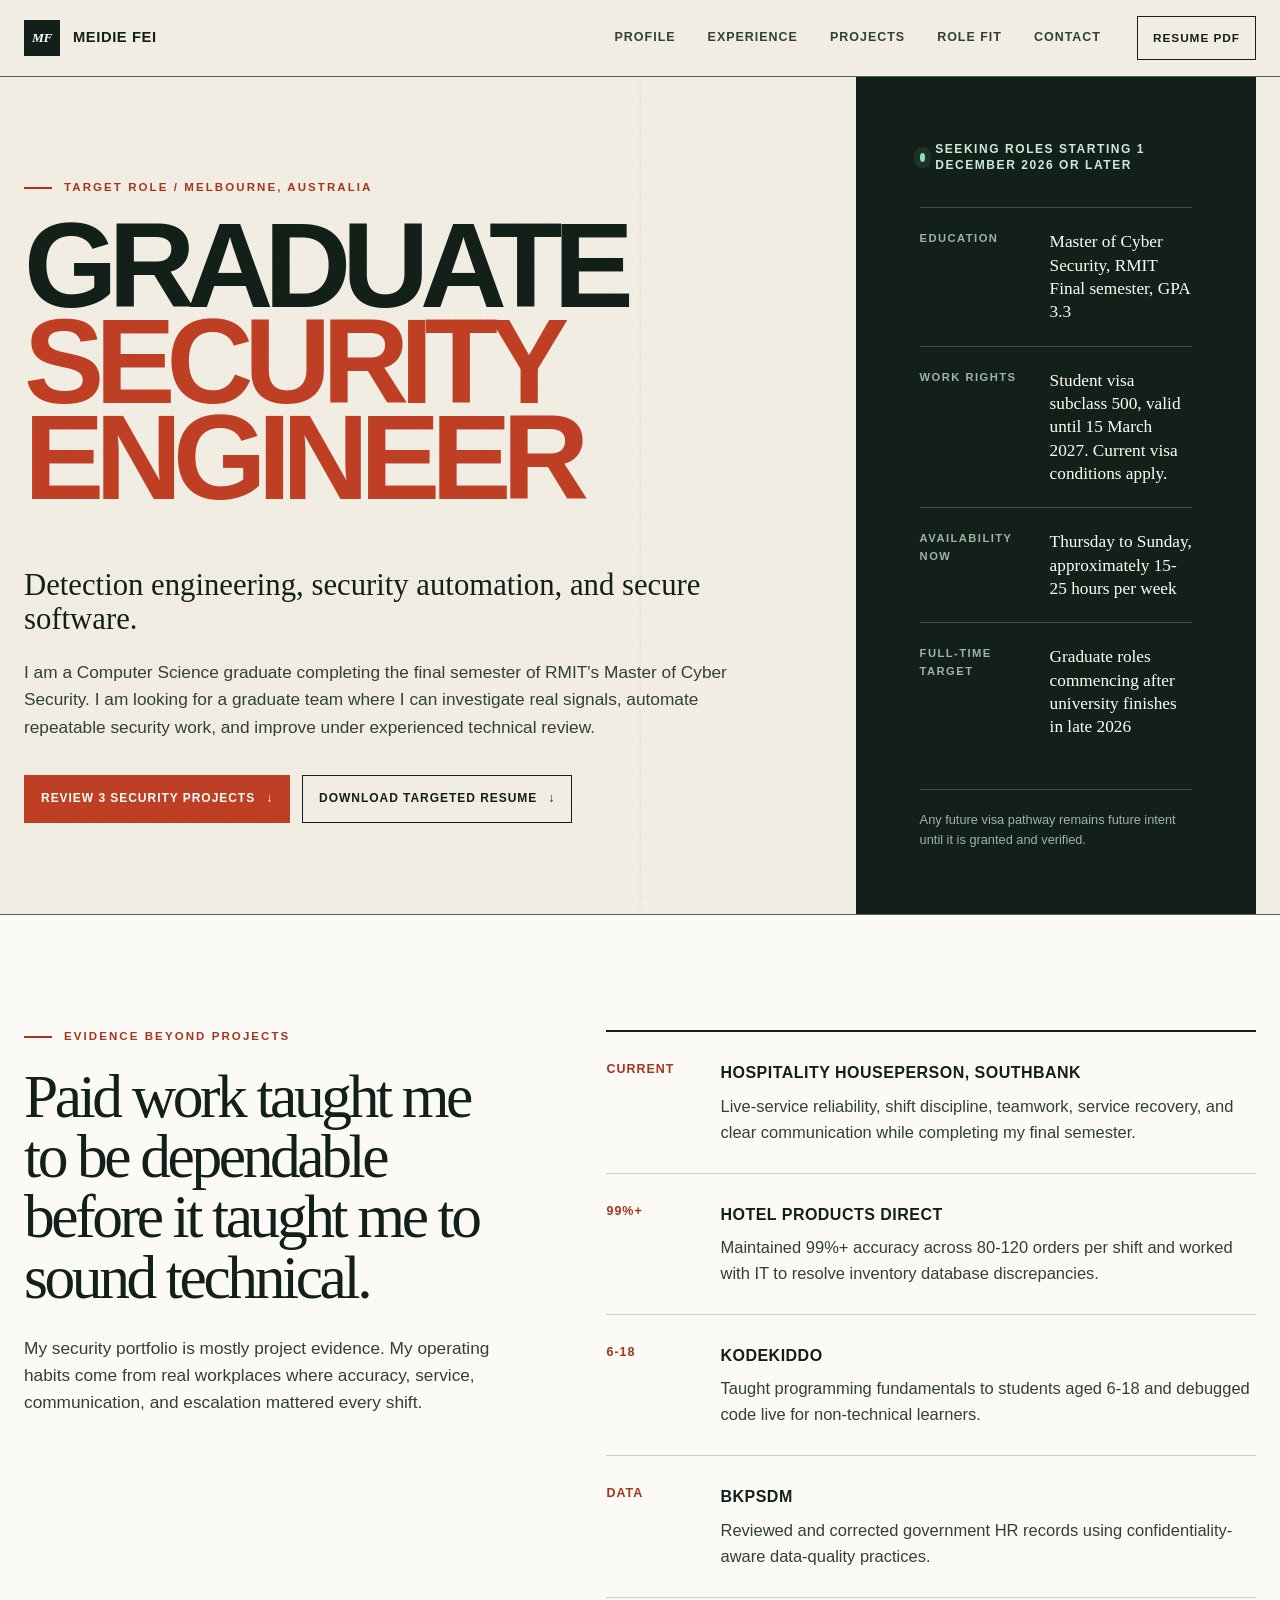
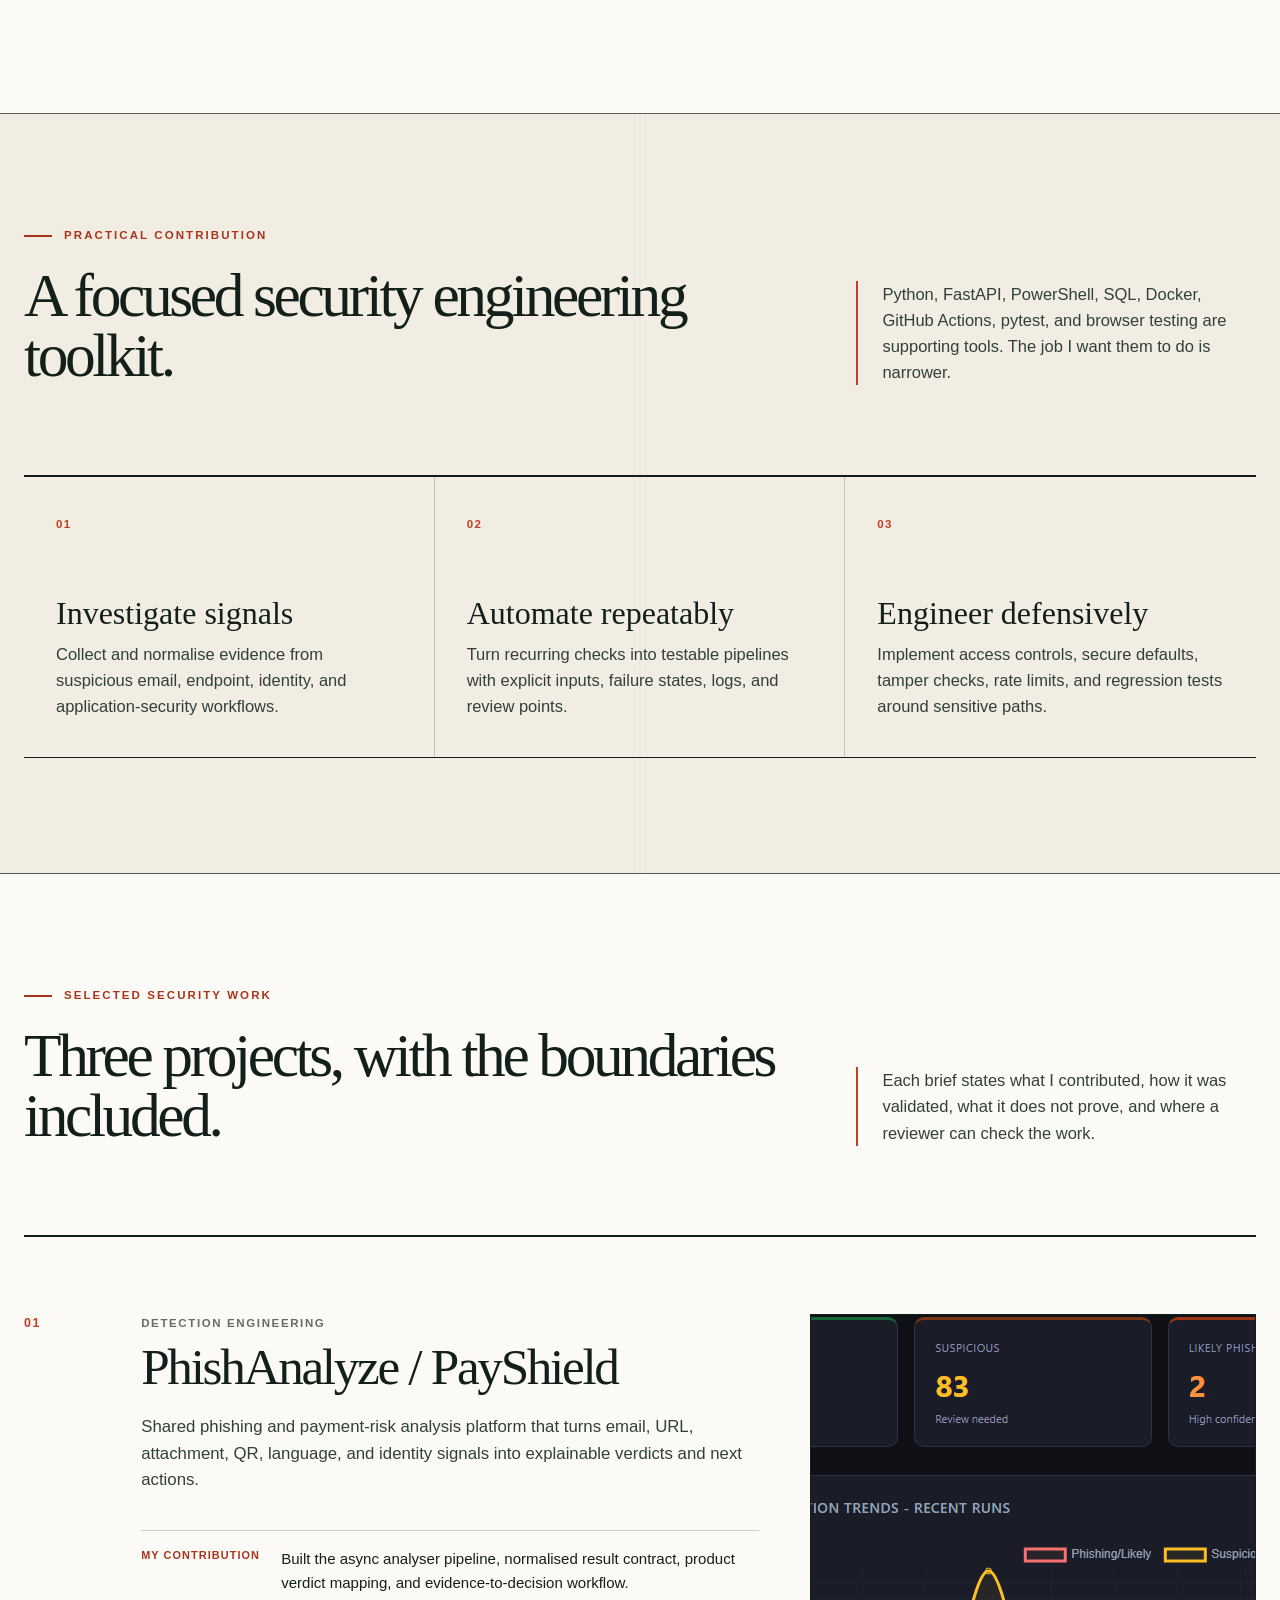
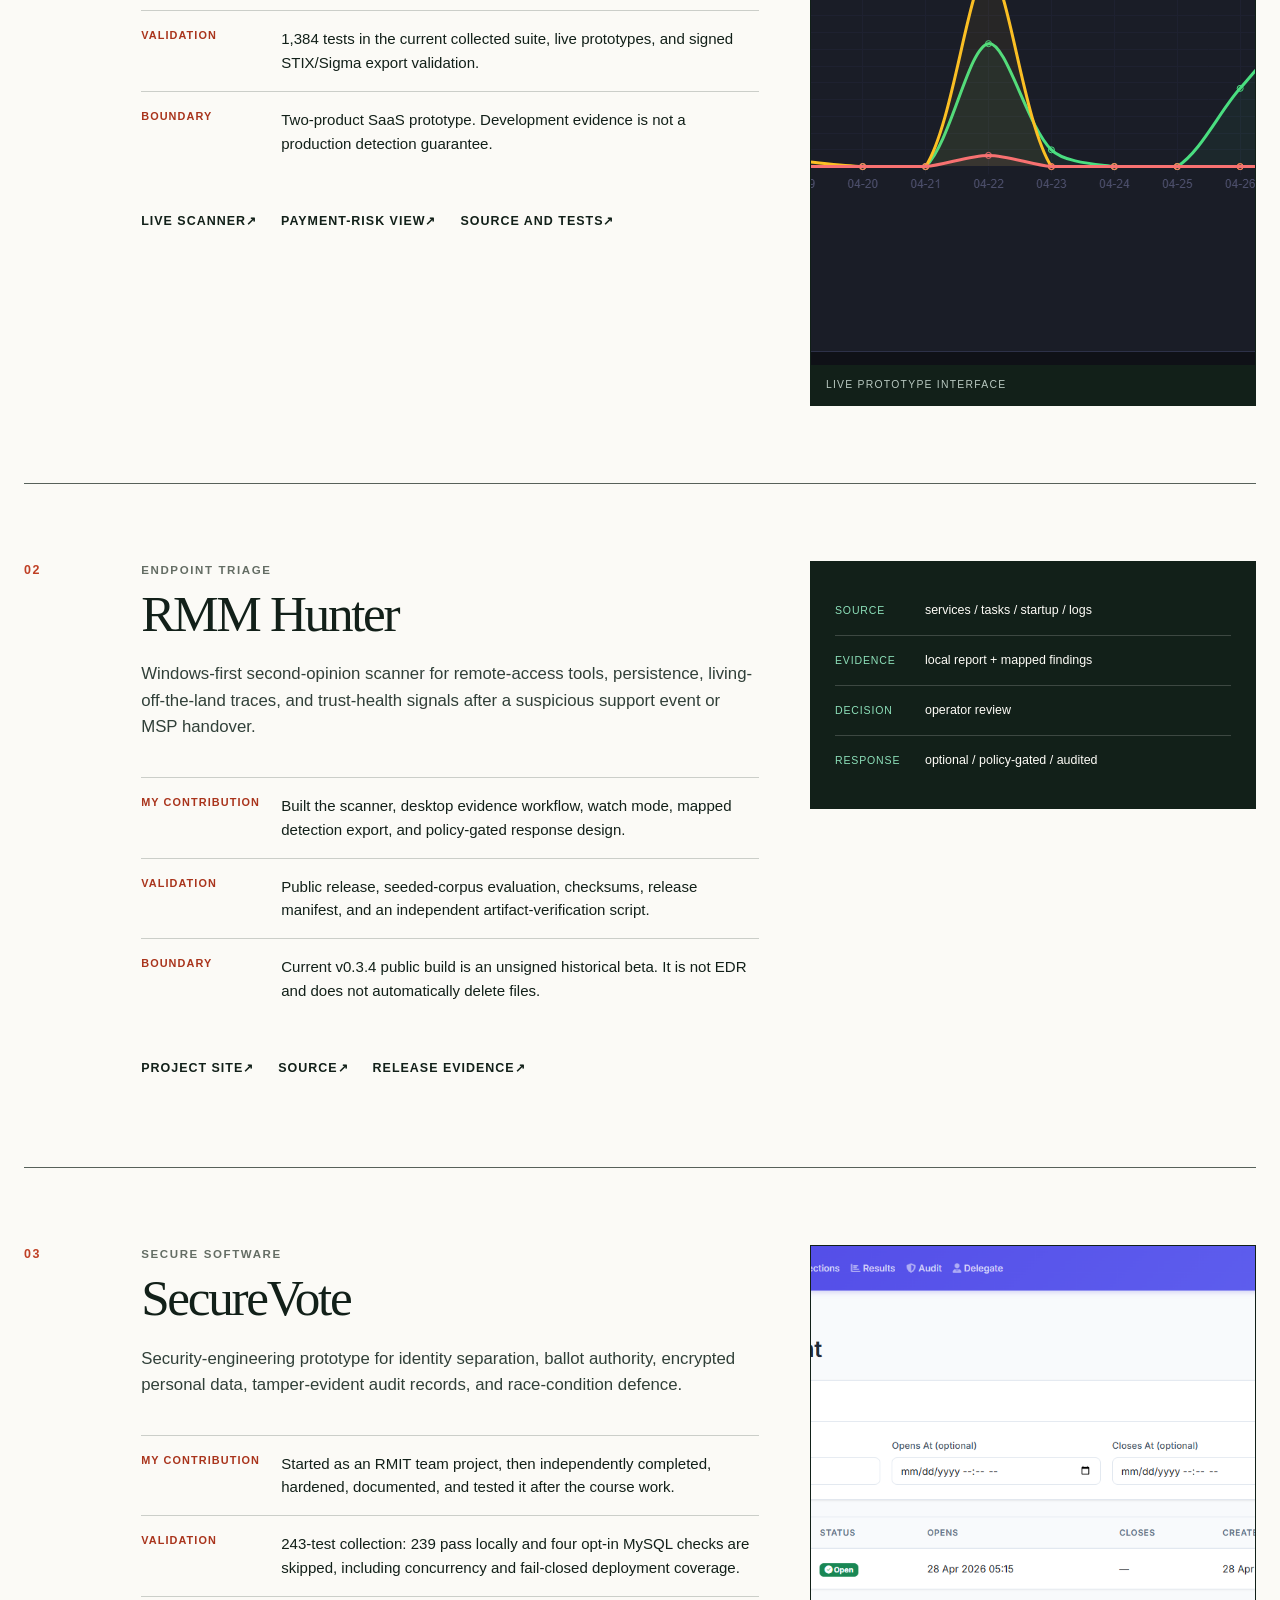
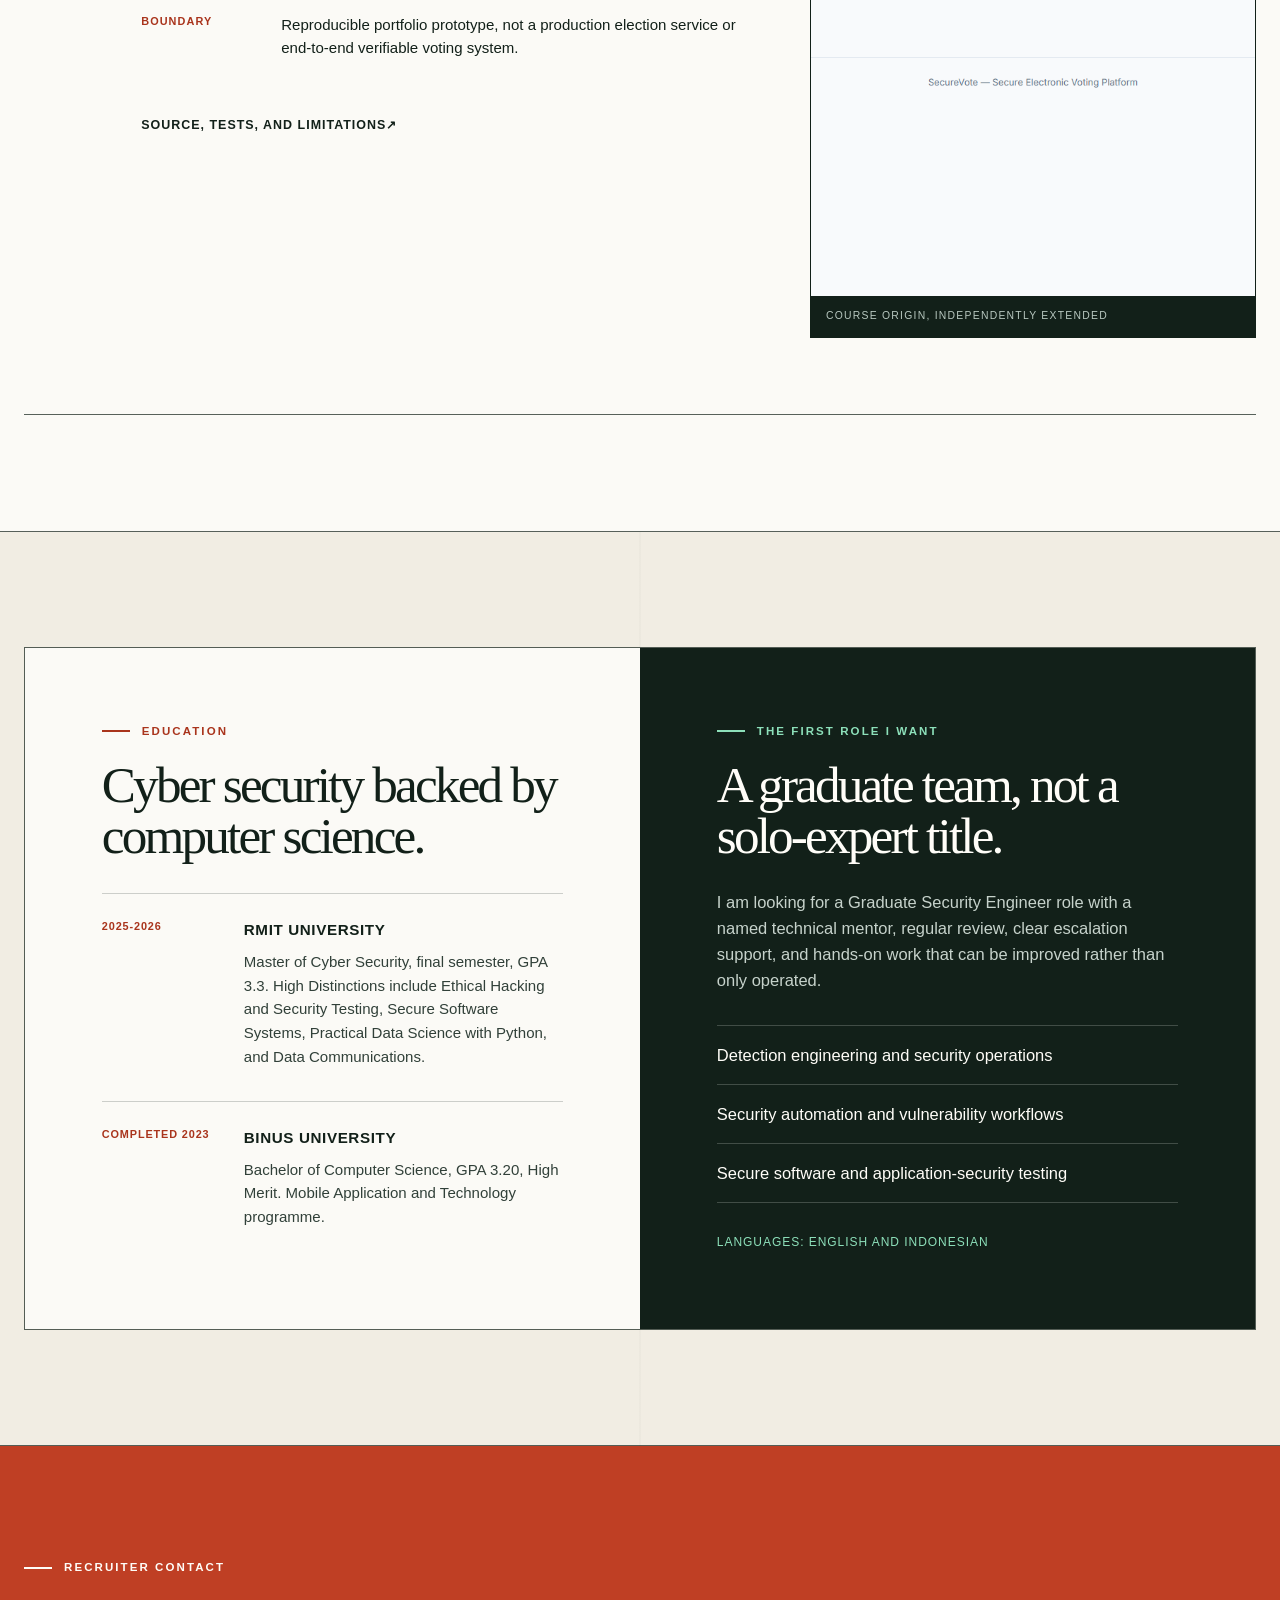
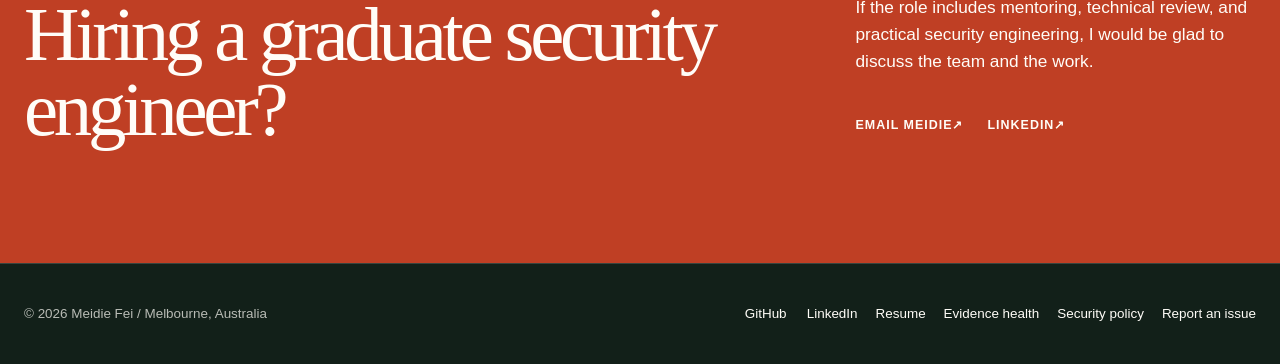
==== commit 59c3ec68: "Focus portfolio on graduate security engineering" ====
--- a/public/index.html
+++ b/public/index.html
@@ -5,24 +5,24 @@
   <meta name="viewport" content="width=device-width, initial-scale=1">
   <meta name="color-scheme" content="light">
   <meta name="theme-color" content="#122019">
-  <meta name="description" content="Meidie Fei is a Melbourne-based security and software builder working across detection engineering, secure applications, practical AI workflows, automation, data, and full-stack delivery.">
+  <meta name="description" content="Meidie Fei is a Melbourne-based Graduate Security Engineer candidate focused on detection engineering, security automation, and secure software.">
   <meta name="author" content="Meidie Fei">
   <meta name="robots" content="index,follow,max-image-preview:large">
   <link rel="canonical" href="https://meidie.mdpstudio.com.au/">
   <meta property="og:type" content="website">
-  <meta property="og:site_name" content="Meidie Fei Portfolio">
-  <meta property="og:title" content="Meidie Fei | Security, Software &amp; Automation">
-  <meta property="og:description" content="Selected work in security engineering, review-gated AI, automation, data, and full-stack delivery. Built in Melbourne, with public evidence where available.">
+  <meta property="og:site_name" content="Meidie Fei Security Portfolio">
+  <meta property="og:title" content="Meidie Fei | Graduate Security Engineer">
+  <meta property="og:description" content="A recruiter-focused portfolio covering phishing detection, endpoint triage, secure software, paid-work evidence, work rights, and availability.">
   <meta property="og:url" content="https://meidie.mdpstudio.com.au/">
   <meta property="og:image" content="https://meidie.mdpstudio.com.au/assets/linkedin-featured-portfolio.png">
   <meta property="og:image:width" content="1200">
   <meta property="og:image:height" content="627">
-  <meta property="og:image:alt" content="Meidie Fei portfolio preview">
+  <meta property="og:image:alt" content="Meidie Fei security portfolio preview">
   <meta name="twitter:card" content="summary_large_image">
-  <meta name="twitter:title" content="Meidie Fei | Security, Software &amp; Automation">
-  <meta name="twitter:description" content="Security-aware software, practical automation, AI workflow controls, and public project evidence.">
+  <meta name="twitter:title" content="Meidie Fei | Graduate Security Engineer">
+  <meta name="twitter:description" content="Detection engineering, security automation, secure software, and directly reviewable project evidence.">
   <meta name="twitter:image" content="https://meidie.mdpstudio.com.au/assets/linkedin-featured-portfolio.png">
-  <title>Meidie Fei | Security, Software &amp; Automation</title>
+  <title>Meidie Fei | Graduate Security Engineer</title>
   <link rel="icon" href="assets/favicon.jpg" type="image/jpeg">
   <link rel="stylesheet" href="assets/site.css">
   <script type="application/ld+json">
@@ -33,22 +33,15 @@
     "url": "https://meidie.mdpstudio.com.au/",
     "email": "mailto:meidie@mdpstudio.com.au",
     "image": "https://meidie.mdpstudio.com.au/assets/linkedin-featured-portfolio.png",
-    "description": "Melbourne-based security and software builder working across detection engineering, secure applications, AI workflow controls, automation, data, and full-stack delivery.",
+    "description": "Melbourne-based Graduate Security Engineer candidate focused on detection engineering, security automation, and secure software.",
     "homeLocation": {
       "@type": "Place",
       "name": "Melbourne, Australia"
     },
-    "affiliation": [
-      {
-        "@type": "CollegeOrUniversity",
-        "name": "RMIT University"
-      },
-      {
-        "@type": "Organization",
-        "name": "MDP Studio",
-        "url": "https://mdpstudio.com.au/"
-      }
-    ],
+    "affiliation": {
+      "@type": "CollegeOrUniversity",
+      "name": "RMIT University"
+    },
     "alumniOf": {
       "@type": "CollegeOrUniversity",
       "name": "BINUS University"
@@ -56,23 +49,20 @@
     "knowsAbout": [
       "Cyber security",
       "Detection engineering",
+      "Security automation",
       "Secure software",
-      "AI workflow evaluation",
-      "Automation",
-      "Full-stack development",
-      "Data science"
+      "Phishing analysis",
+      "Endpoint triage"
     ],
     "sameAs": [
       "https://www.linkedin.com/in/meidie-fei/",
-      "https://github.com/meidielo",
-      "https://github.com/MDP-Studio",
-      "https://mdpstudio.com.au/"
+      "https://github.com/meidielo"
     ]
   }
   </script>
   <script src="assets/site.js" defer></script>
 </head>
-<body id="top">
+<body id="top" class="candidate-page">
   <a class="skip-link" href="#main">Skip to main content</a>
   <div class="reading-progress" data-reading-progress aria-hidden="true"></div>
 
@@ -83,361 +73,261 @@
         <span>Meidie Fei</span>
       </a>
       <nav class="primary-nav" aria-label="Primary navigation">
-        <a href="#work">Work</a>
-        <a href="#practice">Practice</a>
-        <a href="#about">About</a>
+        <a href="#profile">Profile</a>
+        <a href="#experience">Experience</a>
+        <a href="#projects">Projects</a>
+        <a href="#fit">Role fit</a>
         <a href="#contact">Contact</a>
       </nav>
-      <a class="header-resume" href="assets/Meidie_Fei_Cyber_Security_Resume.pdf">Résumé PDF</a>
+      <a class="header-resume" href="assets/Meidie_Fei_Cyber_Security_Resume.pdf">Resume PDF</a>
     </div>
   </header>
 
   <main id="main">
-    <section class="hero" aria-labelledby="hero-title">
-      <div class="shell hero-grid">
-        <div class="hero-copy">
-          <div class="reveal">
-            <p class="eyebrow">Melbourne · Security + software</p>
-            <h1 id="hero-title">I build secure software for <em>messy, real-world</em> work.</h1>
-          </div>
-          <div class="hero-intro reveal">
-            <p>I’m Meidie Fei, a security and software builder finishing a Master of Cyber Security at RMIT. I turn ambiguous workflows into tested tools, explainable decisions, and automation with the guardrails left visible.</p>
-            <div class="hero-actions">
-              <a class="button primary" href="#work">Selected work <span aria-hidden="true">↓</span></a>
-              <a class="button" href="mailto:meidie@mdpstudio.com.au?subject=Portfolio%20enquiry">Start a conversation <span aria-hidden="true">↗</span></a>
-            </div>
-          </div>
-        </div>
-
-        <aside class="hero-aside" aria-label="Current focus">
-          <div class="hero-note reveal">
-            <div class="status-line"><span class="status-dot" aria-hidden="true"></span>Open to the right work</div>
-            <h2>Evidence over theatre.</h2>
-            <p>Public demos and repositories where they help. Clear labels when work is a prototype, a course project, or a private system.</p>
-            <ol class="hero-index">
-              <li><span>01</span>Security engineering and detection</li>
-              <li><span>02</span>Review-gated AI and automation</li>
-              <li><span>03</span>Full-stack tools and data workflows</li>
-            </ol>
-          </div>
+    <section class="candidate-hero" id="profile" aria-labelledby="hero-title">
+      <div class="shell candidate-hero__grid">
+        <div class="candidate-identity reveal">
+          <p class="candidate-kicker">Target role / Melbourne, Australia</p>
+          <h1 id="hero-title">Graduate<br> <span>Security Engineer</span></h1>
+          <p class="candidate-specialism">Detection engineering, security automation, and secure software.</p>
+          <p class="candidate-summary">I am a Computer Science graduate completing the final semester of RMIT's Master of Cyber Security. I am looking for a graduate team where I can investigate real signals, automate repeatable security work, and improve under experienced technical review.</p>
+          <div class="candidate-actions">
+            <a class="button primary" href="#projects">Review 3 security projects <span aria-hidden="true">&darr;</span></a>
+            <a class="button" href="assets/Meidie_Fei_Cyber_Security_Resume.pdf">Download targeted resume <span aria-hidden="true">&darr;</span></a>
+          </div>
+        </div>
+
+        <aside class="candidate-facts reveal" aria-label="Candidate facts">
+          <div class="candidate-status"><span aria-hidden="true"></span>Seeking roles starting 1 December 2026 or later</div>
+          <dl>
+            <div>
+              <dt>Education</dt>
+              <dd>Master of Cyber Security, RMIT<br>Final semester, GPA 3.3</dd>
+            </div>
+            <div>
+              <dt>Work rights</dt>
+              <dd>Student visa subclass 500, valid until 15 March 2027. Current visa conditions apply.</dd>
+            </div>
+            <div>
+              <dt>Availability now</dt>
+              <dd>Thursday to Sunday, approximately 15-25 hours per week</dd>
+            </div>
+            <div>
+              <dt>Full-time target</dt>
+              <dd>Graduate roles commencing after university finishes in late 2026</dd>
+            </div>
+          </dl>
+          <p class="candidate-facts__note">Any future visa pathway remains future intent until it is granted and verified.</p>
         </aside>
       </div>
     </section>
 
-    <section class="credential-strip" aria-label="Professional context">
-      <div class="shell credential-grid">
-        <div class="credential reveal">
-          <small>Now</small>
-          <strong>Final-semester Master of Cyber Security student at RMIT</strong>
-        </div>
-        <div class="credential reveal">
-          <small>Practice</small>
-          <strong>Co-founder and technical lead at MDP Studio</strong>
-        </div>
-        <div class="credential reveal">
-          <small>Foundation</small>
-          <strong>Bachelor of Computer Science from BINUS University</strong>
-        </div>
-      </div>
-    </section>
-
-    <section class="section" id="work" aria-labelledby="work-title">
+    <section class="candidate-section candidate-section--split" id="experience" aria-labelledby="experience-title">
+      <div class="shell candidate-split">
+        <div class="candidate-section__intro reveal">
+          <p class="candidate-kicker">Evidence beyond projects</p>
+          <h2 id="experience-title">Paid work taught me to be dependable before it taught me to sound technical.</h2>
+          <p>My security portfolio is mostly project evidence. My operating habits come from real workplaces where accuracy, service, communication, and escalation mattered every shift.</p>
+        </div>
+
+        <div class="experience-ledger reveal" aria-label="Paid work evidence">
+          <article>
+            <span>Current</span>
+            <div>
+              <h3>Hospitality houseperson, Southbank</h3>
+              <p>Live-service reliability, shift discipline, teamwork, service recovery, and clear communication while completing my final semester.</p>
+            </div>
+          </article>
+          <article>
+            <span>99%+</span>
+            <div>
+              <h3>Hotel Products Direct</h3>
+              <p>Maintained 99%+ accuracy across 80-120 orders per shift and worked with IT to resolve inventory database discrepancies.</p>
+            </div>
+          </article>
+          <article>
+            <span>6-18</span>
+            <div>
+              <h3>KodeKiddo</h3>
+              <p>Taught programming fundamentals to students aged 6-18 and debugged code live for non-technical learners.</p>
+            </div>
+          </article>
+          <article>
+            <span>Data</span>
+            <div>
+              <h3>BKPSDM</h3>
+              <p>Reviewed and corrected government HR records using confidentiality-aware data-quality practices.</p>
+            </div>
+          </article>
+        </div>
+      </div>
+    </section>
+
+    <section class="candidate-section" aria-labelledby="contribution-title">
       <div class="shell">
-        <div class="section-head reveal">
+        <div class="candidate-section__head reveal">
           <div>
-            <p class="eyebrow">Selected work</p>
-            <h2 id="work-title">A short list worth opening.</h2>
-          </div>
-          <p>Four projects show how I think across security, automation, and data. The detail is intentional: what was built, where the boundaries are, and which claims can be checked.</p>
-        </div>
-
-        <div class="work-list">
-          <article class="case-study reveal">
-            <div class="case-number">01</div>
-            <div class="case-copy">
-              <div>
-                <p class="case-kicker">Detection + decision systems</p>
-                <h3>From a suspicious email to a defensible next step.</h3>
-                <p>PhishAnalyze collects evidence across email authentication, URLs, domains, attachments, QR codes, language, and brand signals. PayShield translates the payment-specific evidence into plain actions before money moves.</p>
-                <dl class="case-meta">
-                  <div>
-                    <dt>Built</dt>
-                    <dd>Five-stage async analysis pipeline with concurrent analysers</dd>
-                  </div>
-                  <div>
-                    <dt>Outputs</dt>
-                    <dd>Explainable verdicts, STIX IOCs, ATT&amp;CK mapping, and payment decisions</dd>
-                  </div>
-                </dl>
+            <p class="candidate-kicker">Practical contribution</p>
+            <h2 id="contribution-title">A focused security engineering toolkit.</h2>
+          </div>
+          <p>Python, FastAPI, PowerShell, SQL, Docker, GitHub Actions, pytest, and browser testing are supporting tools. The job I want them to do is narrower.</p>
+        </div>
+        <div class="contribution-grid">
+          <article class="contribution reveal">
+            <span>01</span>
+            <h3>Investigate signals</h3>
+            <p>Collect and normalise evidence from suspicious email, endpoint, identity, and application-security workflows.</p>
+          </article>
+          <article class="contribution reveal">
+            <span>02</span>
+            <h3>Automate repeatably</h3>
+            <p>Turn recurring checks into testable pipelines with explicit inputs, failure states, logs, and review points.</p>
+          </article>
+          <article class="contribution reveal">
+            <span>03</span>
+            <h3>Engineer defensively</h3>
+            <p>Implement access controls, secure defaults, tamper checks, rate limits, and regression tests around sensitive paths.</p>
+          </article>
+        </div>
+      </div>
+    </section>
+
+    <section class="candidate-section candidate-projects" id="projects" aria-labelledby="projects-title">
+      <div class="shell">
+        <div class="candidate-section__head reveal">
+          <div>
+            <p class="candidate-kicker">Selected security work</p>
+            <h2 id="projects-title">Three projects, with the boundaries included.</h2>
+          </div>
+          <p>Each brief states what I contributed, how it was validated, what it does not prove, and where a reviewer can check the work.</p>
+        </div>
+
+        <div class="project-briefs">
+          <article class="project-brief reveal">
+            <div class="project-brief__number">01</div>
+            <div class="project-brief__main">
+              <p class="project-brief__type">Detection engineering</p>
+              <h3>PhishAnalyze / PayShield</h3>
+              <p>Shared phishing and payment-risk analysis platform that turns email, URL, attachment, QR, language, and identity signals into explainable verdicts and next actions.</p>
+              <dl class="project-fields">
+                <div><dt>My contribution</dt><dd>Built the async analyser pipeline, normalised result contract, product verdict mapping, and evidence-to-decision workflow.</dd></div>
+                <div><dt>Validation</dt><dd>1,384 tests in the current collected suite, live prototypes, and signed STIX/Sigma export validation.</dd></div>
+                <div><dt>Boundary</dt><dd>Two-product SaaS prototype. Development evidence is not a production detection guarantee.</dd></div>
+              </dl>
+              <div class="project-links">
+                <a href="https://phishanalyze.mdpstudio.com.au/" target="_blank" rel="noreferrer">Live scanner <span aria-hidden="true">&nearr;</span></a>
+                <a href="https://payshield.mdpstudio.com.au/" target="_blank" rel="noreferrer">Payment-risk view <span aria-hidden="true">&nearr;</span></a>
+                <a href="https://github.com/MDP-Studio/Automated-Phishing-Detection" target="_blank" rel="noreferrer">Source and tests <span aria-hidden="true">&nearr;</span></a>
               </div>
-              <div class="case-links">
-                <a class="text-link" href="https://payshield.mdpstudio.com.au/" target="_blank" rel="noreferrer">PayShield live <span aria-hidden="true">↗</span></a>
-                <a class="text-link" href="https://phishanalyze.mdpstudio.com.au/" target="_blank" rel="noreferrer">PhishAnalyze live <span aria-hidden="true">↗</span></a>
-                <a class="text-link" href="https://github.com/MDP-Studio/Automated-Phishing-Detection" target="_blank" rel="noreferrer">Source <span aria-hidden="true">↗</span></a>
+            </div>
+            <figure class="project-brief__visual">
+              <img src="assets/screenshot-payshield.png" alt="PayShield dashboard showing payment-risk decisions and recent detection trends" width="1304" height="650" loading="lazy">
+              <figcaption>Live prototype interface</figcaption>
+            </figure>
+          </article>
+
+          <article class="project-brief reveal">
+            <div class="project-brief__number">02</div>
+            <div class="project-brief__main">
+              <p class="project-brief__type">Endpoint triage</p>
+              <h3>RMM Hunter</h3>
+              <p>Windows-first second-opinion scanner for remote-access tools, persistence, living-off-the-land traces, and trust-health signals after a suspicious support event or MSP handover.</p>
+              <dl class="project-fields">
+                <div><dt>My contribution</dt><dd>Built the scanner, desktop evidence workflow, watch mode, mapped detection export, and policy-gated response design.</dd></div>
+                <div><dt>Validation</dt><dd>Public release, seeded-corpus evaluation, checksums, release manifest, and an independent artifact-verification script.</dd></div>
+                <div><dt>Boundary</dt><dd>Current v0.3.4 public build is an unsigned historical beta. It is not EDR and does not automatically delete files.</dd></div>
+              </dl>
+              <div class="project-links">
+                <a href="https://rmmhunter.mdpstudio.com.au/" target="_blank" rel="noreferrer">Project site <span aria-hidden="true">&nearr;</span></a>
+                <a href="https://github.com/MDP-Studio/rmm-hunter" target="_blank" rel="noreferrer">Source <span aria-hidden="true">&nearr;</span></a>
+                <a href="https://github.com/MDP-Studio/rmm-hunter/releases" target="_blank" rel="noreferrer">Release evidence <span aria-hidden="true">&nearr;</span></a>
               </div>
             </div>
-            <div class="case-visual">
-              <img src="assets/screenshot-payshield.png" alt="PayShield dashboard showing payment-risk decisions and recent detection trends" width="1304" height="650" loading="lazy">
-              <span class="visual-label">Deployed prototype · live interface</span>
-            </div>
-          </article>
-
-          <article class="case-study reveal">
-            <div class="case-number">02</div>
-            <div class="case-copy">
-              <div>
-                <p class="case-kicker">Review-gated AI workflow</p>
-                <h3>Automation with the handbrake left within reach.</h3>
-                <p>ApplyPilot is a local prototype for evidence-bound drafting and browser-assisted workflow. Its useful idea is not “one-click AI”. It is a control model that separates source facts, generated output, human approval, credentials, and external action.</p>
-                <dl class="case-meta">
-                  <div>
-                    <dt>Boundary</dt>
-                    <dd>Evidence → draft → review → action</dd>
-                  </div>
-                  <div>
-                    <dt>Status</dt>
-                    <dd>Private prototype, not a hands-off application service</dd>
-                  </div>
-                </dl>
+            <div class="project-brief__visual project-brief__visual--terminal" role="img" aria-label="RMM Hunter evidence flow from local signals to operator-reviewed action">
+              <div><span>source</span><strong>services / tasks / startup / logs</strong></div>
+              <div><span>evidence</span><strong>local report + mapped findings</strong></div>
+              <div><span>decision</span><strong>operator review</strong></div>
+              <div><span>response</span><strong>optional / policy-gated / audited</strong></div>
+            </div>
+          </article>
+
+          <article class="project-brief reveal">
+            <div class="project-brief__number">03</div>
+            <div class="project-brief__main">
+              <p class="project-brief__type">Secure software</p>
+              <h3>SecureVote</h3>
+              <p>Security-engineering prototype for identity separation, ballot authority, encrypted personal data, tamper-evident audit records, and race-condition defence.</p>
+              <dl class="project-fields">
+                <div><dt>My contribution</dt><dd>Started as an RMIT team project, then independently completed, hardened, documented, and tested it after the course work.</dd></div>
+                <div><dt>Validation</dt><dd>243-test collection: 239 pass locally and four opt-in MySQL checks are skipped, including concurrency and fail-closed deployment coverage.</dd></div>
+                <div><dt>Boundary</dt><dd>Reproducible portfolio prototype, not a production election service or end-to-end verifiable voting system.</dd></div>
+              </dl>
+              <div class="project-links">
+                <a href="https://github.com/MDP-Studio/secure-voting-platform" target="_blank" rel="noreferrer">Source, tests, and limitations <span aria-hidden="true">&nearr;</span></a>
               </div>
-              <div class="case-links">
-                <span class="status-badge">Prototype documented honestly</span>
-              </div>
-            </div>
-            <div class="case-diagram" role="img" aria-label="ApplyPilot review flow from source evidence through drafting and human approval to a scoped external action">
-              <div class="flow-step"><span>01</span><strong>Source evidence</strong><em>fixed inputs</em></div>
-              <div class="flow-step"><span>02</span><strong>Structured draft</strong><em>bounded output</em></div>
-              <div class="flow-step"><span>03</span><strong>Human review</strong><em>truth check</em></div>
-              <div class="flow-step"><span>04</span><strong>Scoped action</strong><em>explicit approval</em></div>
-            </div>
-          </article>
-
-          <article class="case-study reveal">
-            <div class="case-number">03</div>
-            <div class="case-copy">
-              <div>
-                <p class="case-kicker">Data science + evaluation</p>
-                <h3>Forecasting that respects what the model could actually know.</h3>
-                <p>For the Novartis Datathon, our team forecast post-generic-entry medicine volume. I focused on leakage-aware features, brand-level train and validation splits, benchmark comparisons, and error analysis rather than chasing a flattering metric.</p>
-                <dl class="case-meta">
-                  <div>
-                    <dt>Result</dt>
-                    <dd>7th place and a Top 10 finish</dd>
-                  </div>
-                  <div>
-                    <dt>Method</dt>
-                    <dd>Multi-output Ridge regression with log-transformed targets</dd>
-                  </div>
-                </dl>
-              </div>
-              <div class="case-links">
-                <a class="text-link" href="https://github.com/meidielo/Datathon" target="_blank" rel="noreferrer">Review the repository <span aria-hidden="true">↗</span></a>
-              </div>
-            </div>
-            <div class="case-chart" role="img" aria-label="Abstract comparison chart representing model validation across medicine brands">
-              <div class="chart-caption"><strong>07 / Top 10</strong><span>Brand-level validation</span></div>
-              <span class="chart-bar" data-label="B01" style="height: 32%"></span>
-              <span class="chart-bar" data-label="B02" style="height: 58%"></span>
-              <span class="chart-bar" data-label="B03" style="height: 45%"></span>
-              <span class="chart-bar" data-label="B04" style="height: 78%"></span>
-              <span class="chart-bar" data-label="B05" style="height: 66%"></span>
-              <span class="chart-bar" data-label="B06" style="height: 91%"></span>
-              <span class="chart-bar" data-label="B07" style="height: 73%"></span>
-            </div>
-          </article>
-
-          <article class="case-study reveal">
-            <div class="case-number">04</div>
-            <div class="case-copy">
-              <div>
-                <p class="case-kicker">Secure software</p>
-                <h3>Security controls tested where the workflow is most fragile.</h3>
-                <p>SecureVote is an RMIT team project that I later extended independently. The case study explores anonymous voting, encrypted personal data, access controls, audit integrity, defensive middleware, and concurrency around vote casting.</p>
-                <dl class="case-meta">
-                  <div>
-                    <dt>Controls</dt>
-                    <dd>RBAC, CSRF, MFA, WAF, rate limits, encryption, and audit logs</dd>
-                  </div>
-                  <div>
-                    <dt>Validation</dt>
-                    <dd>100+ pytest checks, including 10-thread concurrency scenarios</dd>
-                  </div>
-                </dl>
-              </div>
-              <div class="case-links">
-                <a class="text-link" href="https://github.com/MDP-Studio/secure-voting-platform" target="_blank" rel="noreferrer">Review the repository <span aria-hidden="true">↗</span></a>
-              </div>
-            </div>
-            <div class="case-visual">
-              <img src="assets/screenshot-securevote.png" alt="SecureVote election administration interface" width="1440" height="920" loading="lazy">
-              <span class="visual-label">Course origin · independently extended</span>
-            </div>
-          </article>
-        </div>
-
-        <div class="more-work reveal">
-          <div class="more-work-head">
-            <h3>More proof, less preamble.</h3>
-            <a class="text-link" href="https://github.com/meidielo" target="_blank" rel="noreferrer">GitHub profile <span aria-hidden="true">↗</span></a>
-          </div>
-          <div class="more-work-grid">
-            <a class="more-item" href="https://github.com/MDP-Studio/rmm-hunter" target="_blank" rel="noreferrer">
-              <div><small>Endpoint triage</small><h4>RMM Hunter</h4><p>Non-destructive Windows review for remote-access tools, suspicious persistence, and trust-health signals.</p></div>
-              <span class="more-arrow" aria-hidden="true">↗</span>
-            </a>
-            <a class="more-item" href="https://ctool.mdpstudio.com.au" target="_blank" rel="noreferrer">
-              <div><small>Cryptography lab</small><h4>CryptoToolkit</h4><p>Interactive attack demonstrations, known-answer tests, and crypto-agility decision exercises.</p></div>
-              <span class="more-arrow" aria-hidden="true">↗</span>
-            </a>
-            <a class="more-item" href="https://github.com/MDP-Studio/AES-256-GCM-Python-Tool" target="_blank" rel="noreferrer">
-              <div><small>Defensive crypto API</small><h4>AES Secure Vault</h4><p>A Python package and CLI for authenticated encryption, explicit failure behaviour, and tamper checks.</p></div>
-              <span class="more-arrow" aria-hidden="true">↗</span>
-            </a>
-            <a class="more-item" href="https://c3.mdpstudio.com.au" target="_blank" rel="noreferrer">
-              <div><small>Full-stack dashboard</small><h4>Cyber Command Center</h4><p>Security learning workflow with guest access, authentication, PostgreSQL, and Row Level Security.</p></div>
-              <span class="more-arrow" aria-hidden="true">↗</span>
-            </a>
-          </div>
-        </div>
-      </div>
-    </section>
-
-    <section class="section principles" id="practice" aria-labelledby="practice-title">
-      <div class="shell principles-grid">
-        <div class="reveal">
-          <p class="eyebrow">How I work</p>
-          <h2 id="practice-title">Good systems make their <em>boundaries</em> visible.</h2>
-        </div>
-        <div class="principle-list">
-          <article class="principle reveal">
-            <span>01</span>
-            <h3>Evidence before output</h3>
-            <p>Start with the source, define what can be claimed, and keep important decisions traceable to real inputs.</p>
-          </article>
-          <article class="principle reveal">
-            <span>02</span>
-            <h3>Human control where risk rises</h3>
-            <p>Approval gates are part of the design for messages, submissions, payments, permissions, and other consequential actions.</p>
-          </article>
-          <article class="principle reveal">
-            <span>03</span>
-            <h3>Build for the next operator</h3>
-            <p>Tests, clear failure states, deployment notes, and handover are how a useful prototype becomes maintainable work.</p>
-          </article>
-        </div>
-      </div>
-    </section>
-
-    <section class="section" aria-labelledby="capability-title">
-      <div class="shell">
-        <div class="section-head reveal">
-          <div>
-            <p class="eyebrow">Capabilities</p>
-            <h2 id="capability-title">Technical range with a consistent point of view.</h2>
-          </div>
-          <p>I am strongest where software, security, data, and operations overlap. The technology changes. The discipline around evidence, failure, and handover does not.</p>
-        </div>
-        <div class="capability-grid">
-          <article class="capability reveal">
-            <span class="capability-number">01 / Security</span>
-            <h3>Investigate and harden</h3>
-            <p>Detection workflows, suspicious-signal review, threat modelling, application controls, cryptography, and practical remediation.</p>
-            <ul><li>Python</li><li>FastAPI</li><li>OWASP</li><li>STIX</li><li>ATT&amp;CK</li><li>pytest</li></ul>
-          </article>
-          <article class="capability reveal">
-            <span class="capability-number">02 / AI + automation</span>
-            <h3>Automate with review</h3>
-            <p>Structured outputs, prompt and data boundaries, hallucination checks, source validation, approval gates, and redacted records.</p>
-            <ul><li>LLM workflows</li><li>Evaluation</li><li>Playwright</li><li>APIs</li><li>PowerShell</li></ul>
-          </article>
-          <article class="capability reveal">
-            <span class="capability-number">03 / Product delivery</span>
-            <h3>Ship the working thing</h3>
-            <p>Responsive interfaces, Python services, SQL data models, authentication, dashboards, container builds, DNS, and deployment checks.</p>
-            <ul><li>React</li><li>TypeScript</li><li>SQL</li><li>Supabase</li><li>Docker</li><li>Cloudflare</li></ul>
-          </article>
-        </div>
-      </div>
-    </section>
-
-    <section class="section about" id="about" aria-labelledby="about-title">
-      <div class="shell about-grid">
-        <div class="about-copy reveal">
-          <p class="eyebrow">About</p>
-          <h2 id="about-title">Technical, but never only technical.</h2>
-          <p class="lead">I grew up in Indonesia and now call Melbourne home. My route into security includes software, teaching, government data work, operational jobs, and building a small studio from the ground up.</p>
-          <p>That mix made me practical. I enjoy deep technical work, but I care just as much about whether a person can understand the result, operate the system, and know when it should stop.</p>
-          <p>Outside a role, I build through <a class="context-link" href="https://mdpstudio.com.au/" target="_blank" rel="noreferrer">MDP Studio</a>, a pre-revenue web and AI venture I co-founded in Melbourne. It is a place to test useful delivery patterns, not a substitute for claims we have not earned.</p>
-        </div>
-        <div class="timeline reveal" aria-label="Experience and education timeline">
-          <article class="timeline-item">
-            <time datetime="2025">2025 → late 2026</time>
-            <div><h3>Master of Cyber Security, RMIT</h3><p>Final semester. Program GPA 3.3, with High Distinctions across ethical hacking, secure software, data science, and data communications.</p></div>
-          </article>
-          <article class="timeline-item">
-            <time datetime="2026">2026 → now</time>
-            <div><h3>Co-founder and technical lead, MDP Studio</h3><p>Web applications, internal tools, automation, AI-assisted workflows, deployments, and technical handover for SME-oriented work.</p></div>
-          </article>
-          <article class="timeline-item">
-            <time datetime="2024">2024 → 2026</time>
-            <div><h3>Warehouse and inventory operations</h3><p>High-volume order accuracy, inventory discrepancy escalation, and reliable execution under time pressure.</p></div>
-          </article>
-          <article class="timeline-item">
-            <time datetime="2021">2021 → 2022</time>
-            <div><h3>Programming instructor, KodeKiddo</h3><p>Taught learners aged 6–18 and debugged Android, Java, Unity, and programming fundamentals in real time.</p></div>
-          </article>
-          <article class="timeline-item">
-            <time>Foundation</time>
-            <div><h3>BSc Computer Science, BINUS University</h3><p>Mobile Application and Technology program, completed in 2023 with High Merit.</p></div>
-          </article>
-        </div>
-      </div>
-    </section>
-
-    <section class="audiences" aria-label="Ways to work together">
-      <div class="shell audience-grid">
-        <article class="audience reveal">
-          <div>
-            <span class="audience-label">For hiring teams</span>
-            <h2>Looking for someone who can build and question the brief?</h2>
-            <p>I am open to graduate and junior roles across cyber security, AI evaluation, automation, full-stack engineering, and technical operations. My best environment has clear review, a technical mentor, and room to improve the system rather than only operate it.</p>
-          </div>
-          <div class="audience-actions">
-            <a class="button light" href="assets/Meidie_Fei_Cyber_Security_Resume.pdf">Download résumé <span aria-hidden="true">↓</span></a>
-            <a class="button light" href="https://www.linkedin.com/in/meidie-fei/" target="_blank" rel="noreferrer">LinkedIn <span aria-hidden="true">↗</span></a>
+            </div>
+            <figure class="project-brief__visual">
+              <img src="assets/screenshot-securevote.png" alt="SecureVote election administration interface" width="1304" height="650" loading="lazy">
+              <figcaption>Course origin, independently extended</figcaption>
+            </figure>
+          </article>
+        </div>
+      </div>
+    </section>
+
+    <section class="candidate-section" id="fit" aria-labelledby="fit-title">
+      <div class="shell candidate-fit">
+        <article class="fit-panel reveal">
+          <p class="candidate-kicker">Education</p>
+          <h2 id="fit-title">Cyber security backed by computer science.</h2>
+          <div class="education-entry">
+            <span>2025-2026</span>
+            <div><h3>RMIT University</h3><p>Master of Cyber Security, final semester, GPA 3.3. High Distinctions include Ethical Hacking and Security Testing, Secure Software Systems, Practical Data Science with Python, and Data Communications.</p></div>
+          </div>
+          <div class="education-entry">
+            <span>Completed 2023</span>
+            <div><h3>BINUS University</h3><p>Bachelor of Computer Science, GPA 3.20, High Merit. Mobile Application and Technology programme.</p></div>
           </div>
         </article>
-        <article class="audience reveal">
-          <div>
-            <span class="audience-label">For businesses</span>
-            <h2>Have a workflow that still lives in tabs, inboxes, or spreadsheets?</h2>
-            <p>Through MDP Studio, I take on scoped websites, dashboards, workflow automation, and AI-assisted internal tools for Australian SMEs. The best starting point is a concrete problem that can be mapped, tested, and handed over.</p>
-          </div>
-          <div class="audience-actions">
-            <a class="button dark" href="https://mdpstudio.com.au/" target="_blank" rel="noreferrer">Visit MDP Studio <span aria-hidden="true">↗</span></a>
-            <a class="button" href="mailto:meidie@mdpstudio.com.au?subject=Project%20enquiry">Discuss a project <span aria-hidden="true">↗</span></a>
-          </div>
+
+        <article class="fit-panel fit-panel--dark reveal">
+          <p class="candidate-kicker">The first role I want</p>
+          <h2>A graduate team, not a solo-expert title.</h2>
+          <p>I am looking for a Graduate Security Engineer role with a named technical mentor, regular review, clear escalation support, and hands-on work that can be improved rather than only operated.</p>
+          <ul>
+            <li>Detection engineering and security operations</li>
+            <li>Security automation and vulnerability workflows</li>
+            <li>Secure software and application-security testing</li>
+          </ul>
+          <p class="fit-panel__language">Languages: English and Indonesian</p>
         </article>
       </div>
     </section>
 
-    <section class="contact" id="contact" aria-labelledby="contact-title">
-      <div class="shell contact-inner reveal">
-        <p class="eyebrow">Contact</p>
-        <h2 id="contact-title">A role, a risk, or a broken workflow?</h2>
-        <p>Send the context, the constraint, and what a good outcome looks like. I’ll reply with a direct answer about whether I can help.</p>
-        <a class="contact-email" href="mailto:meidie@mdpstudio.com.au">meidie@mdpstudio.com.au</a>
+    <section class="candidate-contact" id="contact" aria-labelledby="contact-title">
+      <div class="shell candidate-contact__inner reveal">
+        <div>
+          <p class="candidate-kicker">Recruiter contact</p>
+          <h2 id="contact-title">Hiring a graduate security engineer?</h2>
+        </div>
+        <div>
+          <p>If the role includes mentoring, technical review, and practical security engineering, I would be glad to discuss the team and the work.</p>
+          <div class="candidate-contact__links">
+            <a href="mailto:meidie@mdpstudio.com.au?subject=Graduate%20security%20opportunity">Email Meidie <span aria-hidden="true">&nearr;</span></a>
+            <a href="https://www.linkedin.com/in/meidie-fei/" target="_blank" rel="noreferrer">LinkedIn <span aria-hidden="true">&nearr;</span></a>
+          </div>
+        </div>
       </div>
     </section>
   </main>
 
   <footer class="site-footer">
     <div class="shell footer-inner">
-      <span>© <span data-current-year>2026</span> Meidie Fei · Melbourne, Australia</span>
+      <span>&copy; <span data-current-year>2026</span> Meidie Fei / Melbourne, Australia</span>
       <nav class="footer-links" aria-label="Footer navigation">
         <a href="https://github.com/meidielo" target="_blank" rel="noreferrer">GitHub</a>
-        <a href="https://mdpstudio.com.au/" target="_blank" rel="noreferrer">MDP Studio</a>
-        <a href="https://mdpstudio.com.au/projects/meidie-security-portfolio/">MDP project page</a>
+        <a href="https://www.linkedin.com/in/meidie-fei/" target="_blank" rel="noreferrer">LinkedIn</a>
+        <a href="assets/Meidie_Fei_Cyber_Security_Resume.pdf">Resume</a>
         <a href="evidence.html">Evidence health</a>
         <a href="security.html">Security policy</a>
         <a href="mailto:meidie@mdpstudio.com.au?subject=%5BSecurity%5D%20report%3A%20Meidie%20portfolio">Report an issue</a>
--- a/public/assets/site.css
+++ b/public/assets/site.css
@@ -3,10 +3,10 @@
   --paper-bright: #fbfaf6;
   --ink: #122019;
   --ink-soft: #314039;
-  --muted: #6f776f;
+  --muted: #646d64;
   --line: rgba(18, 32, 25, 0.2);
   --line-strong: rgba(18, 32, 25, 0.7);
-  --rust: #d94c2b;
+  --rust: #bf3f24;
   --rust-dark: #a9341c;
   --blue: #245c7a;
   --green: #27705c;
@@ -140,6 +140,7 @@
 .wordmark {
   display: inline-flex;
   width: fit-content;
+  min-height: 44px;
   align-items: center;
   gap: 13px;
   color: var(--ink);
@@ -172,7 +173,10 @@
 }
 
 .primary-nav a {
+  display: inline-flex;
   position: relative;
+  min-height: 44px;
+  align-items: center;
   color: var(--ink-soft);
   font-family: var(--utility);
   font-size: 0.78rem;
@@ -203,7 +207,7 @@
 
 .header-resume {
   display: inline-flex;
-  min-height: 42px;
+  min-height: 44px;
   align-items: center;
   justify-content: center;
   border: 1px solid var(--ink);
@@ -1208,6 +1212,10 @@
 }
 
 .footer-links a {
+  display: inline-flex;
+  min-width: 44px;
+  min-height: 44px;
+  align-items: center;
   color: var(--cream);
   text-decoration: none;
 }
@@ -1925,3 +1933,762 @@
     padding: 48px 0;
   }
 }
+
+/* Recruiter-only candidate dossier */
+
+.candidate-page {
+  background:
+    linear-gradient(90deg, transparent calc(50% - 1px), rgba(18, 32, 25, 0.045) 50%, transparent calc(50% + 1px)),
+    var(--paper);
+  font-size: 16.5px;
+}
+
+.candidate-page::before {
+  background-image:
+    linear-gradient(rgba(18, 32, 25, 0.045) 1px, transparent 1px),
+    linear-gradient(90deg, rgba(18, 32, 25, 0.045) 1px, transparent 1px);
+  background-size: 32px 32px;
+  opacity: 0.28;
+}
+
+.candidate-page .site-header {
+  background: rgba(241, 237, 227, 0.97);
+}
+
+.candidate-kicker {
+  display: flex;
+  margin: 0 0 22px;
+  align-items: center;
+  gap: 12px;
+  color: var(--rust-dark);
+  font-family: var(--utility);
+  font-size: 0.72rem;
+  font-weight: 700;
+  letter-spacing: 0.18em;
+  line-height: 1.2;
+  text-transform: uppercase;
+}
+
+.candidate-kicker::before {
+  width: 28px;
+  height: 2px;
+  background: currentColor;
+  content: "";
+}
+
+.candidate-hero {
+  border-bottom: 1px solid var(--line-strong);
+}
+
+.candidate-hero__grid {
+  display: grid;
+  grid-template-columns: minmax(0, 1.62fr) minmax(340px, 0.78fr);
+  min-height: calc(100svh - 76px);
+}
+
+.candidate-identity {
+  display: flex;
+  padding: clamp(72px, 8vw, 126px) clamp(44px, 6vw, 96px) clamp(64px, 7vw, 104px) 0;
+  flex-direction: column;
+  justify-content: center;
+}
+
+.candidate-identity h1 {
+  max-width: 980px;
+  margin: 0;
+  font-family: var(--utility);
+  font-size: clamp(4.5rem, 9.4vw, 9rem);
+  font-weight: 700;
+  letter-spacing: -0.075em;
+  line-height: 0.8;
+  text-transform: uppercase;
+}
+
+.candidate-identity h1 span {
+  color: var(--rust);
+}
+
+.candidate-specialism {
+  max-width: 800px;
+  margin: clamp(34px, 5vw, 66px) 0 0;
+  font-family: var(--serif);
+  font-size: clamp(1.65rem, 2.4vw, 2.55rem);
+  line-height: 1.1;
+}
+
+.candidate-summary {
+  max-width: 760px;
+  margin: 22px 0 0;
+  color: var(--ink-soft);
+  font-size: clamp(1.02rem, 1.35vw, 1.22rem);
+}
+
+.candidate-actions {
+  display: flex;
+  margin-top: 34px;
+  flex-wrap: wrap;
+  gap: 12px;
+}
+
+.candidate-facts {
+  display: flex;
+  padding: clamp(42px, 5vw, 76px);
+  background: var(--ink);
+  color: var(--cream);
+  flex-direction: column;
+  justify-content: center;
+}
+
+.candidate-status {
+  display: flex;
+  margin-bottom: 34px;
+  align-items: center;
+  gap: 10px;
+  color: #cde8da;
+  font-family: var(--utility);
+  font-size: 0.75rem;
+  font-weight: 650;
+  letter-spacing: 0.13em;
+  line-height: 1.35;
+  text-transform: uppercase;
+}
+
+.candidate-status span {
+  width: 9px;
+  height: 9px;
+  border-radius: 50%;
+  background: #8de0ba;
+  box-shadow: 0 0 0 6px rgba(141, 224, 186, 0.09);
+}
+
+.candidate-facts dl {
+  margin: 0;
+}
+
+.candidate-facts dl > div {
+  display: grid;
+  padding: 22px 0;
+  border-top: 1px solid rgba(255, 253, 248, 0.2);
+  grid-template-columns: 108px minmax(0, 1fr);
+  gap: 22px;
+}
+
+.candidate-facts dt {
+  color: #9db3a7;
+  font-family: var(--utility);
+  font-size: 0.7rem;
+  font-weight: 650;
+  letter-spacing: 0.13em;
+  text-transform: uppercase;
+}
+
+.candidate-facts dd {
+  margin: 0;
+  font-family: var(--serif);
+  font-size: 1.08rem;
+  line-height: 1.35;
+}
+
+.candidate-facts__note {
+  margin: 28px 0 0;
+  padding-top: 20px;
+  border-top: 1px solid rgba(255, 253, 248, 0.2);
+  color: #9db3a7;
+  font-size: 0.8rem;
+}
+
+.candidate-section {
+  padding: clamp(76px, 9vw, 132px) 0;
+  border-bottom: 1px solid var(--line-strong);
+}
+
+.candidate-section--split {
+  background: var(--paper-bright);
+}
+
+.candidate-split {
+  display: grid;
+  grid-template-columns: minmax(0, 0.85fr) minmax(0, 1.15fr);
+  gap: clamp(48px, 8vw, 120px);
+}
+
+.candidate-section__intro {
+  align-self: start;
+  position: sticky;
+  top: 118px;
+}
+
+.candidate-section__intro h2,
+.candidate-section__head h2,
+.fit-panel h2,
+.candidate-contact h2 {
+  margin: 0;
+  font-family: var(--serif);
+  font-size: clamp(2.6rem, 4.8vw, 5.3rem);
+  font-weight: 400;
+  letter-spacing: -0.055em;
+  line-height: 0.98;
+}
+
+.candidate-section__intro > p:last-child {
+  max-width: 600px;
+  margin: 28px 0 0;
+  color: var(--ink-soft);
+  font-size: 1.08rem;
+}
+
+.experience-ledger {
+  border-top: 2px solid var(--ink);
+}
+
+.experience-ledger article {
+  display: grid;
+  padding: 28px 0;
+  border-bottom: 1px solid var(--line);
+  grid-template-columns: 88px minmax(0, 1fr);
+  gap: 26px;
+}
+
+.experience-ledger article > span {
+  color: var(--rust-dark);
+  font-family: var(--utility);
+  font-size: 0.78rem;
+  font-weight: 700;
+  letter-spacing: 0.08em;
+  text-transform: uppercase;
+}
+
+.experience-ledger h3 {
+  margin: 0;
+  font-family: var(--utility);
+  font-size: 1rem;
+  letter-spacing: 0.03em;
+  text-transform: uppercase;
+}
+
+.experience-ledger p {
+  margin: 7px 0 0;
+  color: var(--ink-soft);
+}
+
+.candidate-section__head {
+  display: grid;
+  margin-bottom: clamp(50px, 7vw, 92px);
+  align-items: end;
+  grid-template-columns: minmax(0, 1fr) minmax(300px, 0.52fr);
+  gap: 64px;
+}
+
+.candidate-section__head > p {
+  margin: 0;
+  padding-left: 24px;
+  border-left: 2px solid var(--rust);
+  color: var(--ink-soft);
+}
+
+.contribution-grid {
+  display: grid;
+  border-top: 2px solid var(--ink);
+  border-bottom: 1px solid var(--ink);
+  grid-template-columns: repeat(3, 1fr);
+}
+
+.contribution {
+  min-height: 280px;
+  padding: 32px;
+  border-right: 1px solid var(--line);
+}
+
+.contribution:last-child {
+  border-right: 0;
+}
+
+.contribution > span {
+  color: var(--rust);
+  font-family: var(--utility);
+  font-size: 0.72rem;
+  font-weight: 700;
+  letter-spacing: 0.12em;
+}
+
+.contribution h3 {
+  margin: 62px 0 12px;
+  font-family: var(--serif);
+  font-size: clamp(1.8rem, 2.5vw, 2.7rem);
+  font-weight: 400;
+  line-height: 1;
+}
+
+.contribution p {
+  margin: 0;
+  color: var(--ink-soft);
+}
+
+.candidate-projects {
+  background: var(--paper-bright);
+}
+
+.project-briefs {
+  border-top: 2px solid var(--ink);
+}
+
+.project-brief {
+  display: grid;
+  padding: clamp(42px, 6vw, 80px) 0;
+  border-bottom: 1px solid var(--line-strong);
+  grid-template-columns: 66px minmax(0, 1.08fr) minmax(310px, 0.78fr);
+  gap: clamp(28px, 4vw, 64px);
+}
+
+.project-brief__number {
+  color: var(--rust);
+  font-family: var(--utility);
+  font-size: 0.78rem;
+  font-weight: 700;
+  letter-spacing: 0.12em;
+}
+
+.project-brief__type {
+  margin: 0 0 10px;
+  color: var(--muted);
+  font-family: var(--utility);
+  font-size: 0.72rem;
+  font-weight: 650;
+  letter-spacing: 0.14em;
+  text-transform: uppercase;
+}
+
+.project-brief__main h3 {
+  margin: 0;
+  font-family: var(--serif);
+  font-size: clamp(2.5rem, 4vw, 4.8rem);
+  font-weight: 400;
+  letter-spacing: -0.045em;
+  line-height: 0.98;
+}
+
+.project-brief__main > p:not(.project-brief__type) {
+  max-width: 760px;
+  margin: 22px 0 0;
+  color: var(--ink-soft);
+  font-size: 1.05rem;
+}
+
+.project-fields {
+  margin: 36px 0 0;
+}
+
+.project-fields > div {
+  display: grid;
+  padding: 16px 0;
+  border-top: 1px solid var(--line);
+  grid-template-columns: 120px minmax(0, 1fr);
+  gap: 20px;
+}
+
+.project-fields dt {
+  color: var(--rust-dark);
+  font-family: var(--utility);
+  font-size: 0.68rem;
+  font-weight: 700;
+  letter-spacing: 0.1em;
+  text-transform: uppercase;
+}
+
+.project-fields dd {
+  margin: 0;
+  font-size: 0.94rem;
+}
+
+.project-links {
+  display: flex;
+  margin-top: 28px;
+  flex-wrap: wrap;
+  gap: 10px 24px;
+}
+
+.project-links a,
+.candidate-contact__links a {
+  display: inline-flex;
+  min-height: 44px;
+  align-items: center;
+  color: var(--ink);
+  font-family: var(--utility);
+  font-size: 0.78rem;
+  font-weight: 700;
+  letter-spacing: 0.08em;
+  text-decoration: none;
+  text-transform: uppercase;
+}
+
+.project-links a:hover,
+.candidate-contact__links a:hover {
+  color: var(--rust);
+}
+
+.project-brief__visual {
+  align-self: start;
+  margin: 0;
+  border: 1px solid var(--line-strong);
+  background: var(--ink);
+}
+
+.project-brief__visual img {
+  width: 100%;
+  aspect-ratio: 16 / 10;
+  object-fit: cover;
+}
+
+.project-brief__visual figcaption {
+  padding: 12px 15px;
+  color: #b8c8c0;
+  font-family: var(--utility);
+  font-size: 0.65rem;
+  letter-spacing: 0.12em;
+  text-transform: uppercase;
+}
+
+.project-brief__visual--terminal {
+  padding: 24px;
+}
+
+.project-brief__visual--terminal > div {
+  display: grid;
+  padding: 16px 0;
+  border-bottom: 1px solid rgba(255, 253, 248, 0.18);
+  grid-template-columns: 76px minmax(0, 1fr);
+  gap: 14px;
+}
+
+.project-brief__visual--terminal > div:last-child {
+  border-bottom: 0;
+}
+
+.project-brief__visual--terminal span {
+  color: #8de0ba;
+  font-family: var(--utility);
+  font-size: 0.66rem;
+  letter-spacing: 0.08em;
+  text-transform: uppercase;
+}
+
+.project-brief__visual--terminal strong {
+  color: var(--cream);
+  font-family: var(--utility);
+  font-size: 0.78rem;
+  font-weight: 500;
+  line-height: 1.35;
+}
+
+.candidate-fit {
+  display: grid;
+  border: 1px solid var(--line-strong);
+  grid-template-columns: 1fr 1fr;
+}
+
+.fit-panel {
+  padding: clamp(38px, 6vw, 82px);
+  background: var(--paper-bright);
+}
+
+.fit-panel h2 {
+  font-size: clamp(2.5rem, 4vw, 4.6rem);
+}
+
+.education-entry {
+  display: grid;
+  margin-top: 32px;
+  padding-top: 24px;
+  border-top: 1px solid var(--line);
+  grid-template-columns: 118px minmax(0, 1fr);
+  gap: 24px;
+}
+
+.education-entry > span {
+  color: var(--rust-dark);
+  font-family: var(--utility);
+  font-size: 0.68rem;
+  font-weight: 700;
+  letter-spacing: 0.08em;
+  text-transform: uppercase;
+}
+
+.education-entry h3 {
+  margin: 0;
+  font-family: var(--utility);
+  font-size: 0.95rem;
+  letter-spacing: 0.04em;
+  text-transform: uppercase;
+}
+
+.education-entry p {
+  margin: 8px 0 0;
+  color: var(--ink-soft);
+  font-size: 0.94rem;
+}
+
+.fit-panel--dark {
+  background: var(--ink);
+  color: var(--cream);
+}
+
+.fit-panel--dark .candidate-kicker {
+  color: #8de0ba;
+}
+
+.fit-panel--dark > p:not(.candidate-kicker, .fit-panel__language) {
+  margin: 28px 0 0;
+  color: #c6d2cb;
+}
+
+.fit-panel--dark ul {
+  margin: 32px 0 0;
+  padding: 0;
+  border-top: 1px solid rgba(255, 253, 248, 0.2);
+  list-style: none;
+}
+
+.fit-panel--dark li {
+  padding: 16px 0;
+  border-bottom: 1px solid rgba(255, 253, 248, 0.2);
+}
+
+.fit-panel__language {
+  margin: 30px 0 0;
+  color: #8de0ba;
+  font-family: var(--utility);
+  font-size: 0.75rem;
+  letter-spacing: 0.08em;
+  text-transform: uppercase;
+}
+
+.candidate-contact {
+  padding: clamp(76px, 9vw, 132px) 0;
+  background: var(--rust);
+  color: var(--cream);
+}
+
+.candidate-contact__inner {
+  display: grid;
+  align-items: end;
+  grid-template-columns: minmax(0, 1.1fr) minmax(320px, 0.58fr);
+  gap: 72px;
+}
+
+.candidate-contact .candidate-kicker {
+  color: var(--cream);
+}
+
+.candidate-contact h2 {
+  max-width: 850px;
+  font-size: clamp(3rem, 6vw, 6.8rem);
+}
+
+.candidate-contact__inner > div:last-child > p {
+  margin: 0;
+  font-size: 1.08rem;
+}
+
+.candidate-contact__links {
+  display: flex;
+  margin-top: 28px;
+  flex-wrap: wrap;
+  gap: 24px;
+}
+
+.candidate-contact__links a {
+  color: var(--cream);
+}
+
+.candidate-contact__links a:hover {
+  color: var(--ink);
+}
+
+@media (max-width: 1120px) {
+  .candidate-hero__grid {
+    grid-template-columns: minmax(0, 1.3fr) minmax(320px, 0.7fr);
+  }
+
+  .candidate-identity h1 {
+    font-size: clamp(4.2rem, 8.5vw, 7rem);
+  }
+
+  .project-brief {
+    grid-template-columns: 50px minmax(0, 1fr);
+  }
+
+  .project-brief__visual {
+    grid-column: 2;
+    max-width: 720px;
+  }
+}
+
+@media (max-width: 900px) {
+  .candidate-hero__grid,
+  .candidate-split,
+  .candidate-section__head,
+  .candidate-fit,
+  .candidate-contact__inner {
+    grid-template-columns: 1fr;
+  }
+
+  .candidate-identity {
+    width: var(--shell);
+    padding: 72px 0;
+    margin-inline: auto;
+  }
+
+  .candidate-hero__grid {
+    width: 100%;
+  }
+
+  .candidate-facts {
+    width: 100%;
+    margin-inline: 0;
+    padding-inline: max(24px, calc((100% - var(--shell)) / 2));
+  }
+
+  .candidate-section__intro {
+    position: static;
+  }
+
+  .candidate-section__head {
+    align-items: start;
+    gap: 28px;
+  }
+
+  .candidate-section__head > p {
+    max-width: 650px;
+  }
+
+  .contribution-grid {
+    grid-template-columns: 1fr;
+  }
+
+  .contribution {
+    min-height: 0;
+    border-right: 0;
+    border-bottom: 1px solid var(--line);
+  }
+
+  .contribution:last-child {
+    border-bottom: 0;
+  }
+
+  .contribution h3 {
+    margin-top: 34px;
+  }
+
+  .candidate-contact__inner {
+    align-items: start;
+    gap: 36px;
+  }
+}
+
+@media (max-width: 620px) {
+  .candidate-page {
+    font-size: 16px;
+  }
+
+  .candidate-identity {
+    padding: 56px 0 48px;
+  }
+
+  .candidate-identity h1 {
+    font-size: clamp(3.25rem, 15.5vw, 5rem);
+    letter-spacing: -0.065em;
+  }
+
+  .candidate-specialism {
+    margin-top: 32px;
+  }
+
+  .candidate-actions {
+    display: grid;
+  }
+
+  .candidate-actions .button {
+    width: 100%;
+    justify-content: space-between;
+  }
+
+  .candidate-facts {
+    padding-block: 42px;
+  }
+
+  .candidate-facts dl > div {
+    grid-template-columns: 1fr;
+    gap: 8px;
+  }
+
+  .candidate-section {
+    padding: 70px 0;
+  }
+
+  .candidate-section__intro h2,
+  .candidate-section__head h2,
+  .fit-panel h2,
+  .candidate-contact h2 {
+    font-size: clamp(2.45rem, 12vw, 4rem);
+  }
+
+  .experience-ledger article,
+  .education-entry,
+  .project-fields > div {
+    grid-template-columns: 1fr;
+    gap: 8px;
+  }
+
+  .project-brief {
+    grid-template-columns: 1fr;
+    gap: 22px;
+  }
+
+  .project-brief__visual {
+    grid-column: 1;
+  }
+
+  .project-brief__main h3 {
+    font-size: clamp(2.5rem, 13vw, 4rem);
+  }
+
+  .project-links {
+    display: grid;
+  }
+
+  .fit-panel {
+    padding: 34px 24px;
+  }
+
+  .candidate-contact__links {
+    display: grid;
+  }
+}
+
+@media print {
+  .candidate-page .site-header,
+  .candidate-page .reading-progress,
+  .candidate-actions,
+  .candidate-page .site-footer {
+    display: none;
+  }
+
+  .candidate-page,
+  .candidate-facts,
+  .candidate-section--split,
+  .candidate-projects,
+  .fit-panel,
+  .fit-panel--dark,
+  .candidate-contact {
+    background: white;
+    color: black;
+  }
+
+  .candidate-hero__grid,
+  .candidate-split,
+  .candidate-section__head,
+  .candidate-fit,
+  .candidate-contact__inner {
+    grid-template-columns: 1fr;
+  }
+}
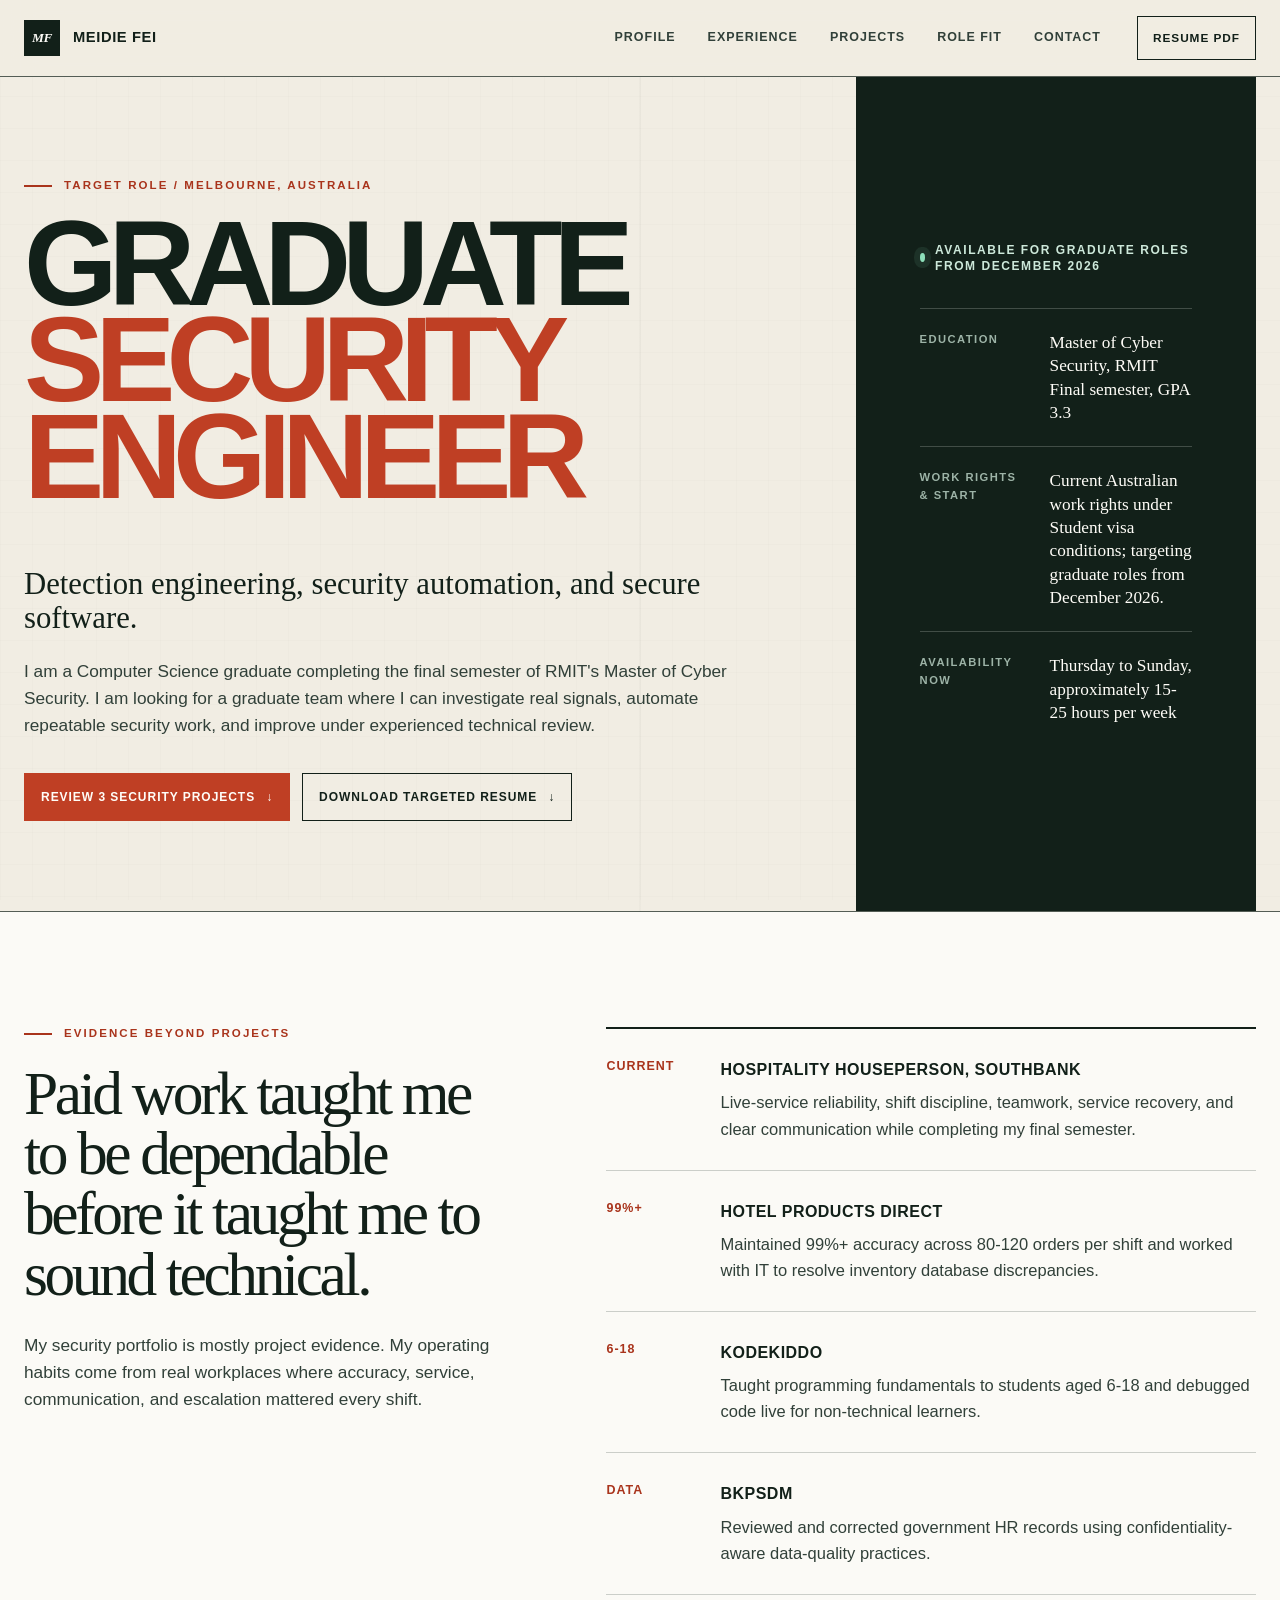
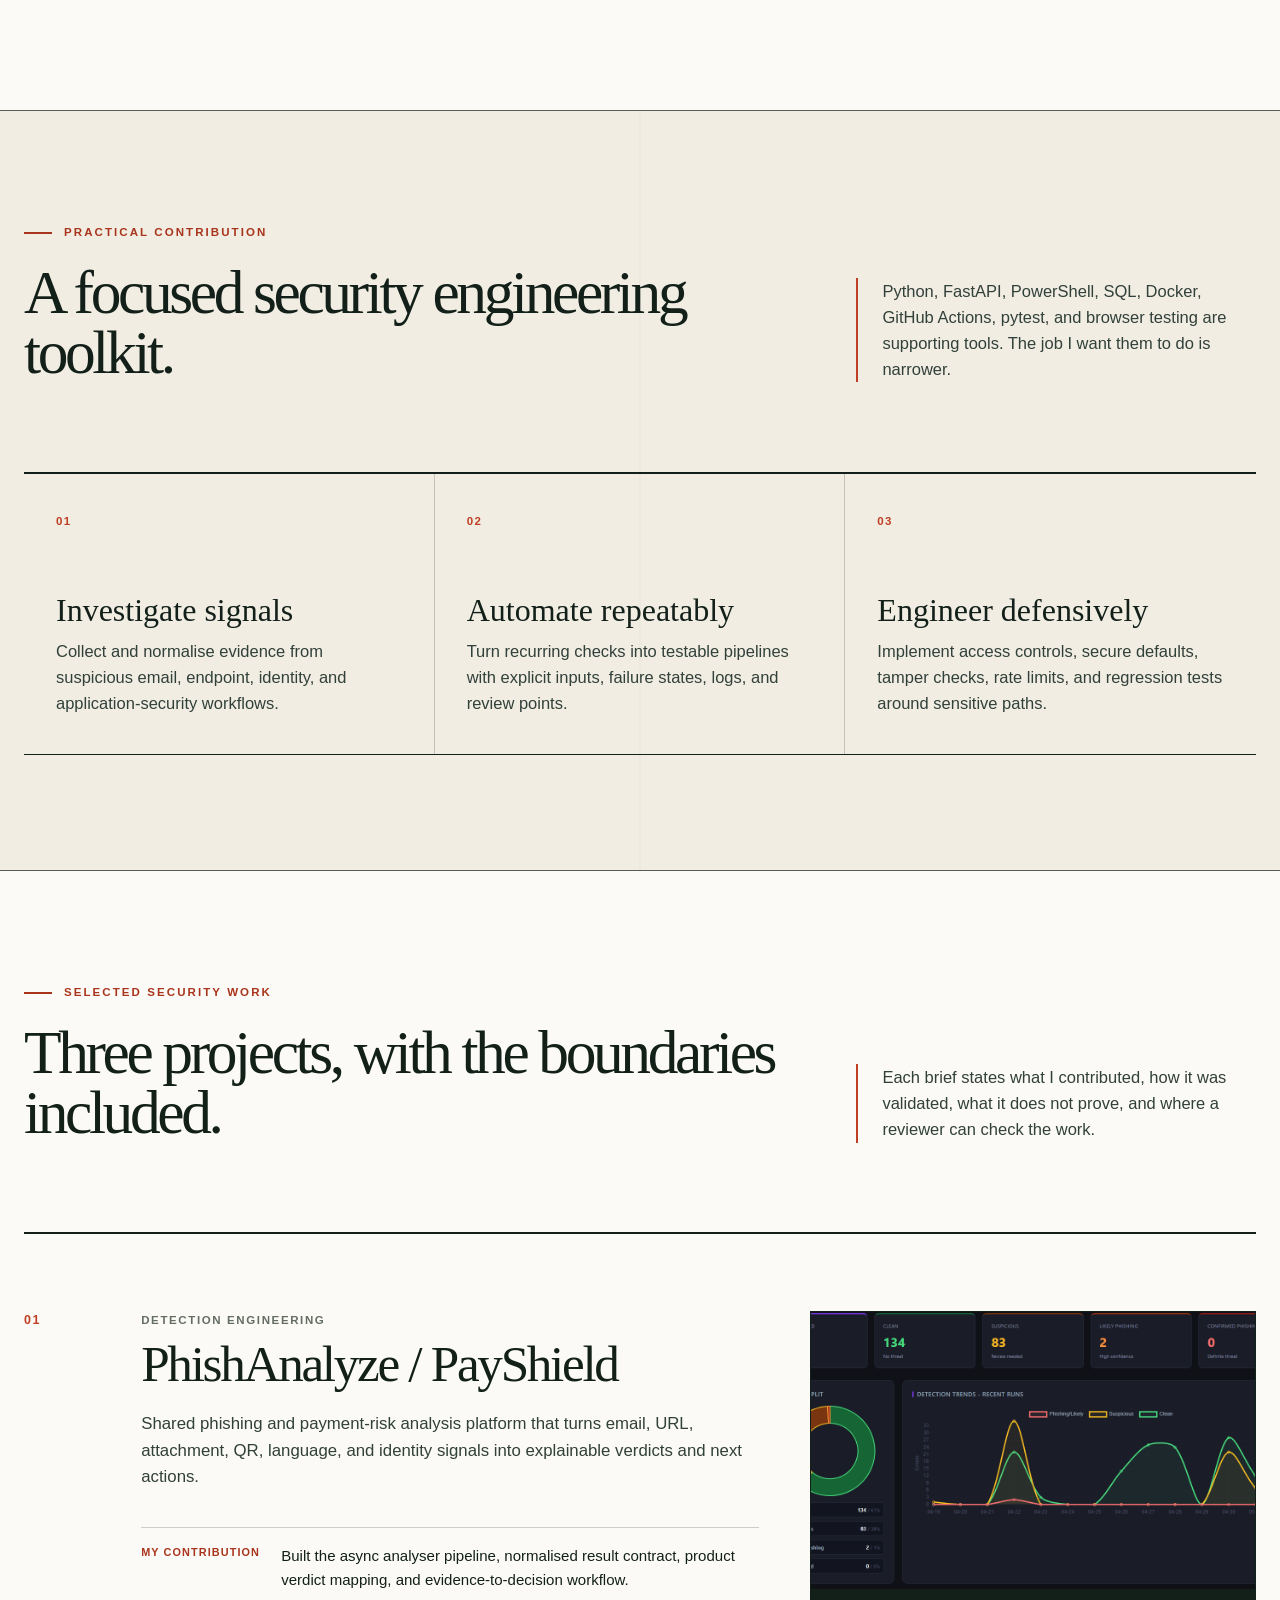
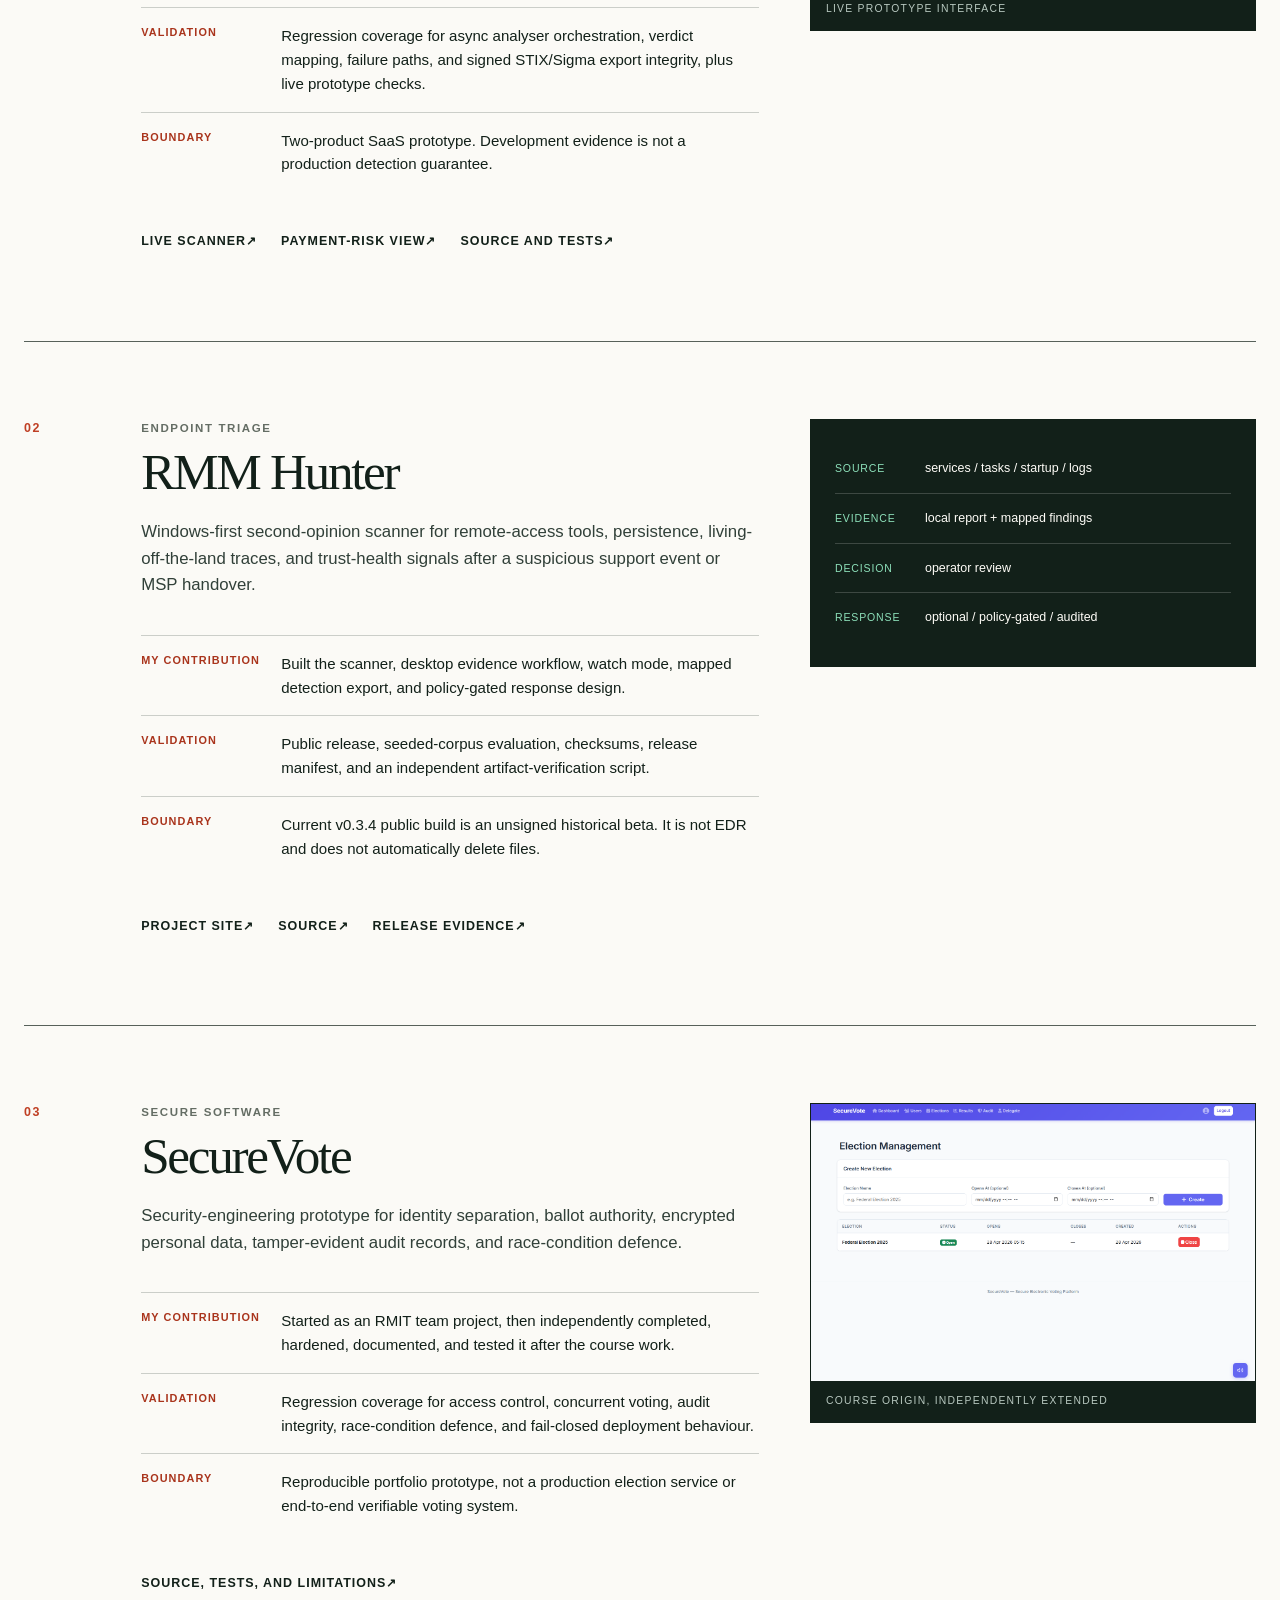
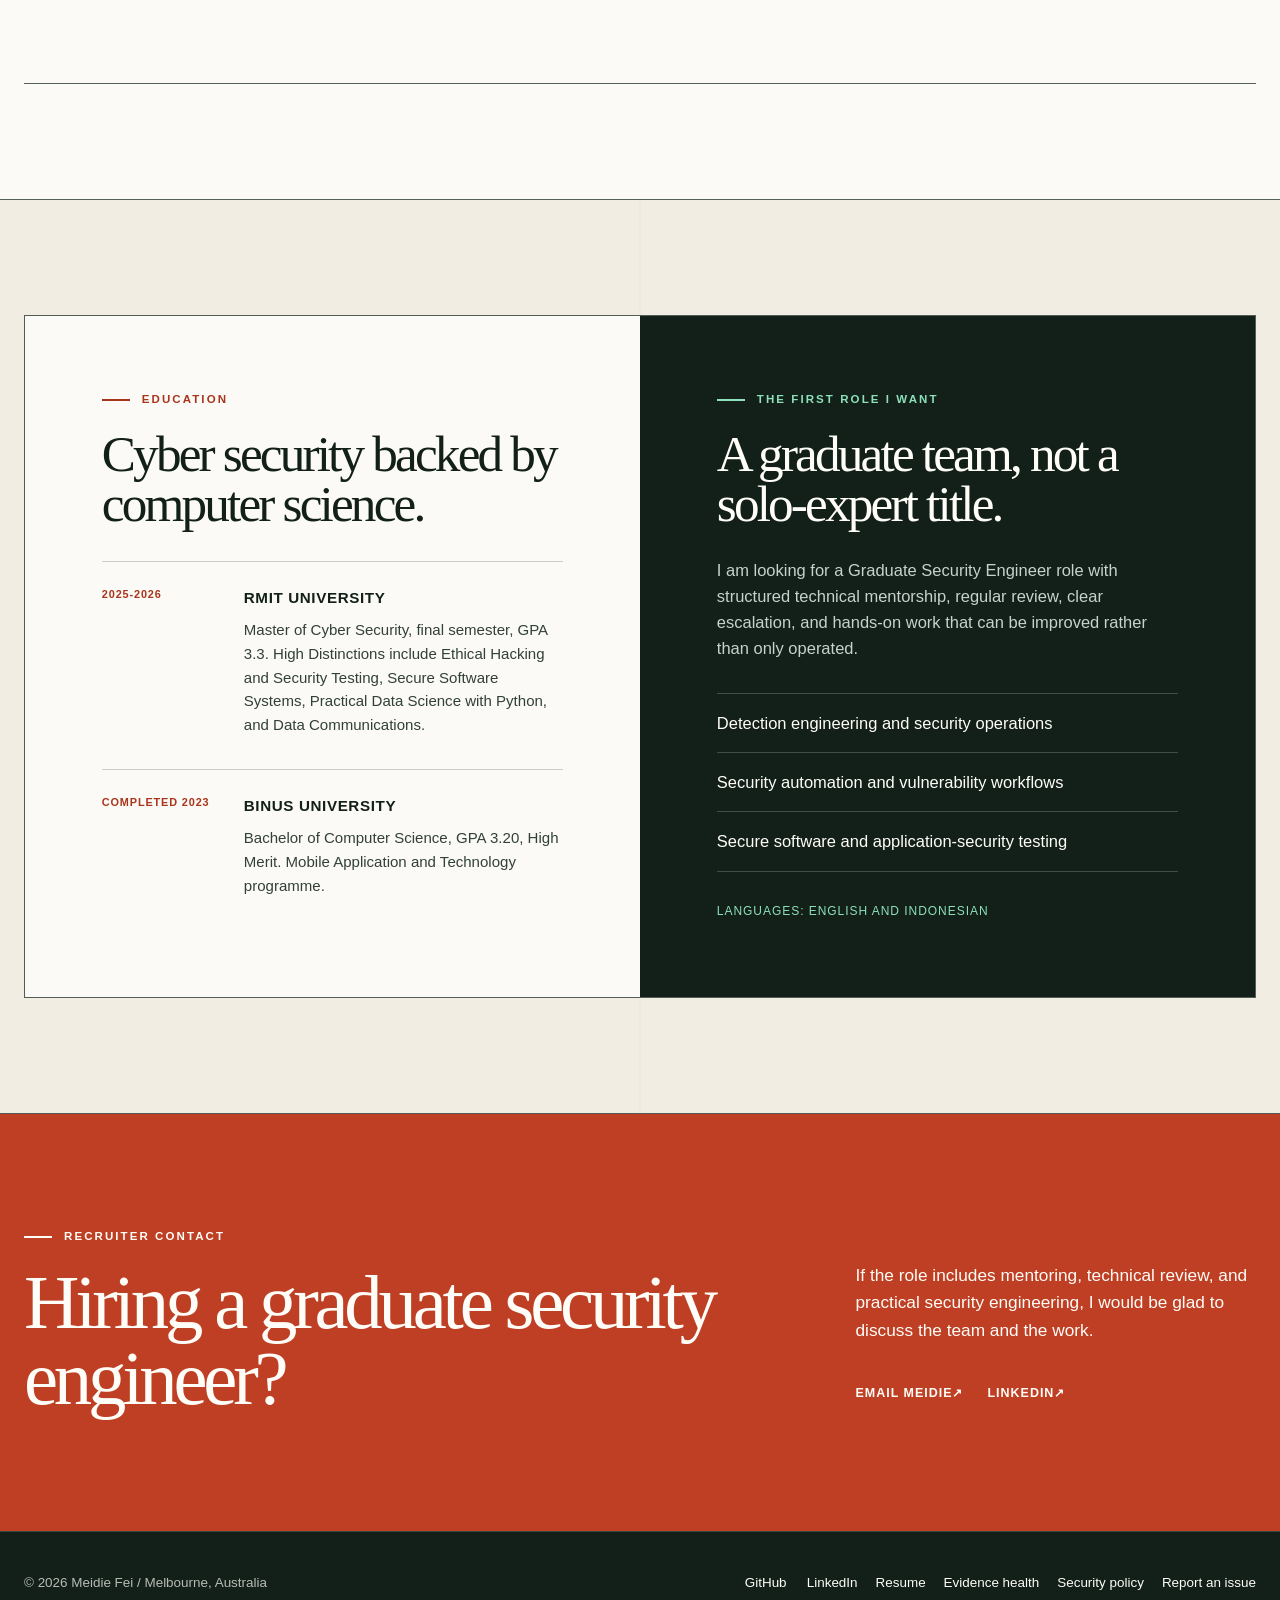
==== commit eaa34b8c: "Refine recruiter portfolio mobile experience" ====
--- a/public/index.html
+++ b/public/index.html
@@ -24,7 +24,7 @@
   <meta name="twitter:image" content="https://meidie.mdpstudio.com.au/assets/linkedin-featured-portfolio.png">
   <title>Meidie Fei | Graduate Security Engineer</title>
   <link rel="icon" href="assets/favicon.jpg" type="image/jpeg">
-  <link rel="stylesheet" href="assets/site.css">
+  <link rel="stylesheet" href="assets/site.css?v=9fba616b02a8">
   <script type="application/ld+json">
   {
     "@context": "https://schema.org",
@@ -60,7 +60,7 @@
     ]
   }
   </script>
-  <script src="assets/site.js" defer></script>
+  <script src="assets/site.js?v=47d602a8acaf" defer></script>
 </head>
 <body id="top" class="candidate-page">
   <a class="skip-link" href="#main">Skip to main content</a>
@@ -79,7 +79,7 @@
         <a href="#fit">Role fit</a>
         <a href="#contact">Contact</a>
       </nav>
-      <a class="header-resume" href="assets/Meidie_Fei_Cyber_Security_Resume.pdf">Resume PDF</a>
+      <a class="header-resume" href="assets/Meidie_Fei_Cyber_Security_Resume.pdf?v=7b612ea1cafc">Resume PDF</a>
     </div>
   </header>
 
@@ -93,31 +93,26 @@
           <p class="candidate-summary">I am a Computer Science graduate completing the final semester of RMIT's Master of Cyber Security. I am looking for a graduate team where I can investigate real signals, automate repeatable security work, and improve under experienced technical review.</p>
           <div class="candidate-actions">
             <a class="button primary" href="#projects">Review 3 security projects <span aria-hidden="true">&darr;</span></a>
-            <a class="button" href="assets/Meidie_Fei_Cyber_Security_Resume.pdf">Download targeted resume <span aria-hidden="true">&darr;</span></a>
+            <a class="button" href="assets/Meidie_Fei_Cyber_Security_Resume.pdf?v=7b612ea1cafc">Download targeted resume <span aria-hidden="true">&darr;</span></a>
           </div>
         </div>
 
         <aside class="candidate-facts reveal" aria-label="Candidate facts">
-          <div class="candidate-status"><span aria-hidden="true"></span>Seeking roles starting 1 December 2026 or later</div>
+          <div class="candidate-status"><span aria-hidden="true"></span>Available for graduate roles from December 2026</div>
           <dl>
             <div>
               <dt>Education</dt>
               <dd>Master of Cyber Security, RMIT<br>Final semester, GPA 3.3</dd>
             </div>
             <div>
-              <dt>Work rights</dt>
-              <dd>Student visa subclass 500, valid until 15 March 2027. Current visa conditions apply.</dd>
+              <dt>Work rights &amp; start</dt>
+              <dd>Current Australian work rights under Student visa conditions; targeting graduate roles from December 2026.</dd>
             </div>
             <div>
               <dt>Availability now</dt>
               <dd>Thursday to Sunday, approximately 15-25 hours per week</dd>
             </div>
-            <div>
-              <dt>Full-time target</dt>
-              <dd>Graduate roles commencing after university finishes in late 2026</dd>
-            </div>
           </dl>
-          <p class="candidate-facts__note">Any future visa pathway remains future intent until it is granted and verified.</p>
         </aside>
       </div>
     </section>
@@ -211,7 +206,7 @@
               <p>Shared phishing and payment-risk analysis platform that turns email, URL, attachment, QR, language, and identity signals into explainable verdicts and next actions.</p>
               <dl class="project-fields">
                 <div><dt>My contribution</dt><dd>Built the async analyser pipeline, normalised result contract, product verdict mapping, and evidence-to-decision workflow.</dd></div>
-                <div><dt>Validation</dt><dd>1,384 tests in the current collected suite, live prototypes, and signed STIX/Sigma export validation.</dd></div>
+                <div><dt>Validation</dt><dd>Regression coverage for async analyser orchestration, verdict mapping, failure paths, and signed STIX/Sigma export integrity, plus live prototype checks.</dd></div>
                 <div><dt>Boundary</dt><dd>Two-product SaaS prototype. Development evidence is not a production detection guarantee.</dd></div>
               </dl>
               <div class="project-links">
@@ -259,7 +254,7 @@
               <p>Security-engineering prototype for identity separation, ballot authority, encrypted personal data, tamper-evident audit records, and race-condition defence.</p>
               <dl class="project-fields">
                 <div><dt>My contribution</dt><dd>Started as an RMIT team project, then independently completed, hardened, documented, and tested it after the course work.</dd></div>
-                <div><dt>Validation</dt><dd>243-test collection: 239 pass locally and four opt-in MySQL checks are skipped, including concurrency and fail-closed deployment coverage.</dd></div>
+                <div><dt>Validation</dt><dd>Regression coverage for access control, concurrent voting, audit integrity, race-condition defence, and fail-closed deployment behaviour.</dd></div>
                 <div><dt>Boundary</dt><dd>Reproducible portfolio prototype, not a production election service or end-to-end verifiable voting system.</dd></div>
               </dl>
               <div class="project-links">
@@ -293,7 +288,7 @@
         <article class="fit-panel fit-panel--dark reveal">
           <p class="candidate-kicker">The first role I want</p>
           <h2>A graduate team, not a solo-expert title.</h2>
-          <p>I am looking for a Graduate Security Engineer role with a named technical mentor, regular review, clear escalation support, and hands-on work that can be improved rather than only operated.</p>
+          <p>I am looking for a Graduate Security Engineer role with structured technical mentorship, regular review, clear escalation, and hands-on work that can be improved rather than only operated.</p>
           <ul>
             <li>Detection engineering and security operations</li>
             <li>Security automation and vulnerability workflows</li>
@@ -327,7 +322,7 @@
       <nav class="footer-links" aria-label="Footer navigation">
         <a href="https://github.com/meidielo" target="_blank" rel="noreferrer">GitHub</a>
         <a href="https://www.linkedin.com/in/meidie-fei/" target="_blank" rel="noreferrer">LinkedIn</a>
-        <a href="assets/Meidie_Fei_Cyber_Security_Resume.pdf">Resume</a>
+        <a href="assets/Meidie_Fei_Cyber_Security_Resume.pdf?v=7b612ea1cafc">Resume</a>
         <a href="evidence.html">Evidence health</a>
         <a href="security.html">Security policy</a>
         <a href="mailto:meidie@mdpstudio.com.au?subject=%5BSecurity%5D%20report%3A%20Meidie%20portfolio">Report an issue</a>
--- a/public/assets/site.css
+++ b/public/assets/site.css
@@ -1698,13 +1698,14 @@
   }
 
   .primary-nav {
-    gap: 12px;
-    overflow-x: auto;
+    gap: 24px;
+    overflow: visible;
     justify-content: flex-start;
-    scrollbar-width: none;
-  }
-
-  .primary-nav::-webkit-scrollbar {
+  }
+
+  .primary-nav a[href="#profile"],
+  .primary-nav a[href="#experience"],
+  .primary-nav a[href="#fit"] {
     display: none;
   }
 
@@ -2334,7 +2335,9 @@
 }
 
 .project-brief__visual img {
+  display: block;
   width: 100%;
+  height: auto;
   aspect-ratio: 16 / 10;
   object-fit: cover;
 }
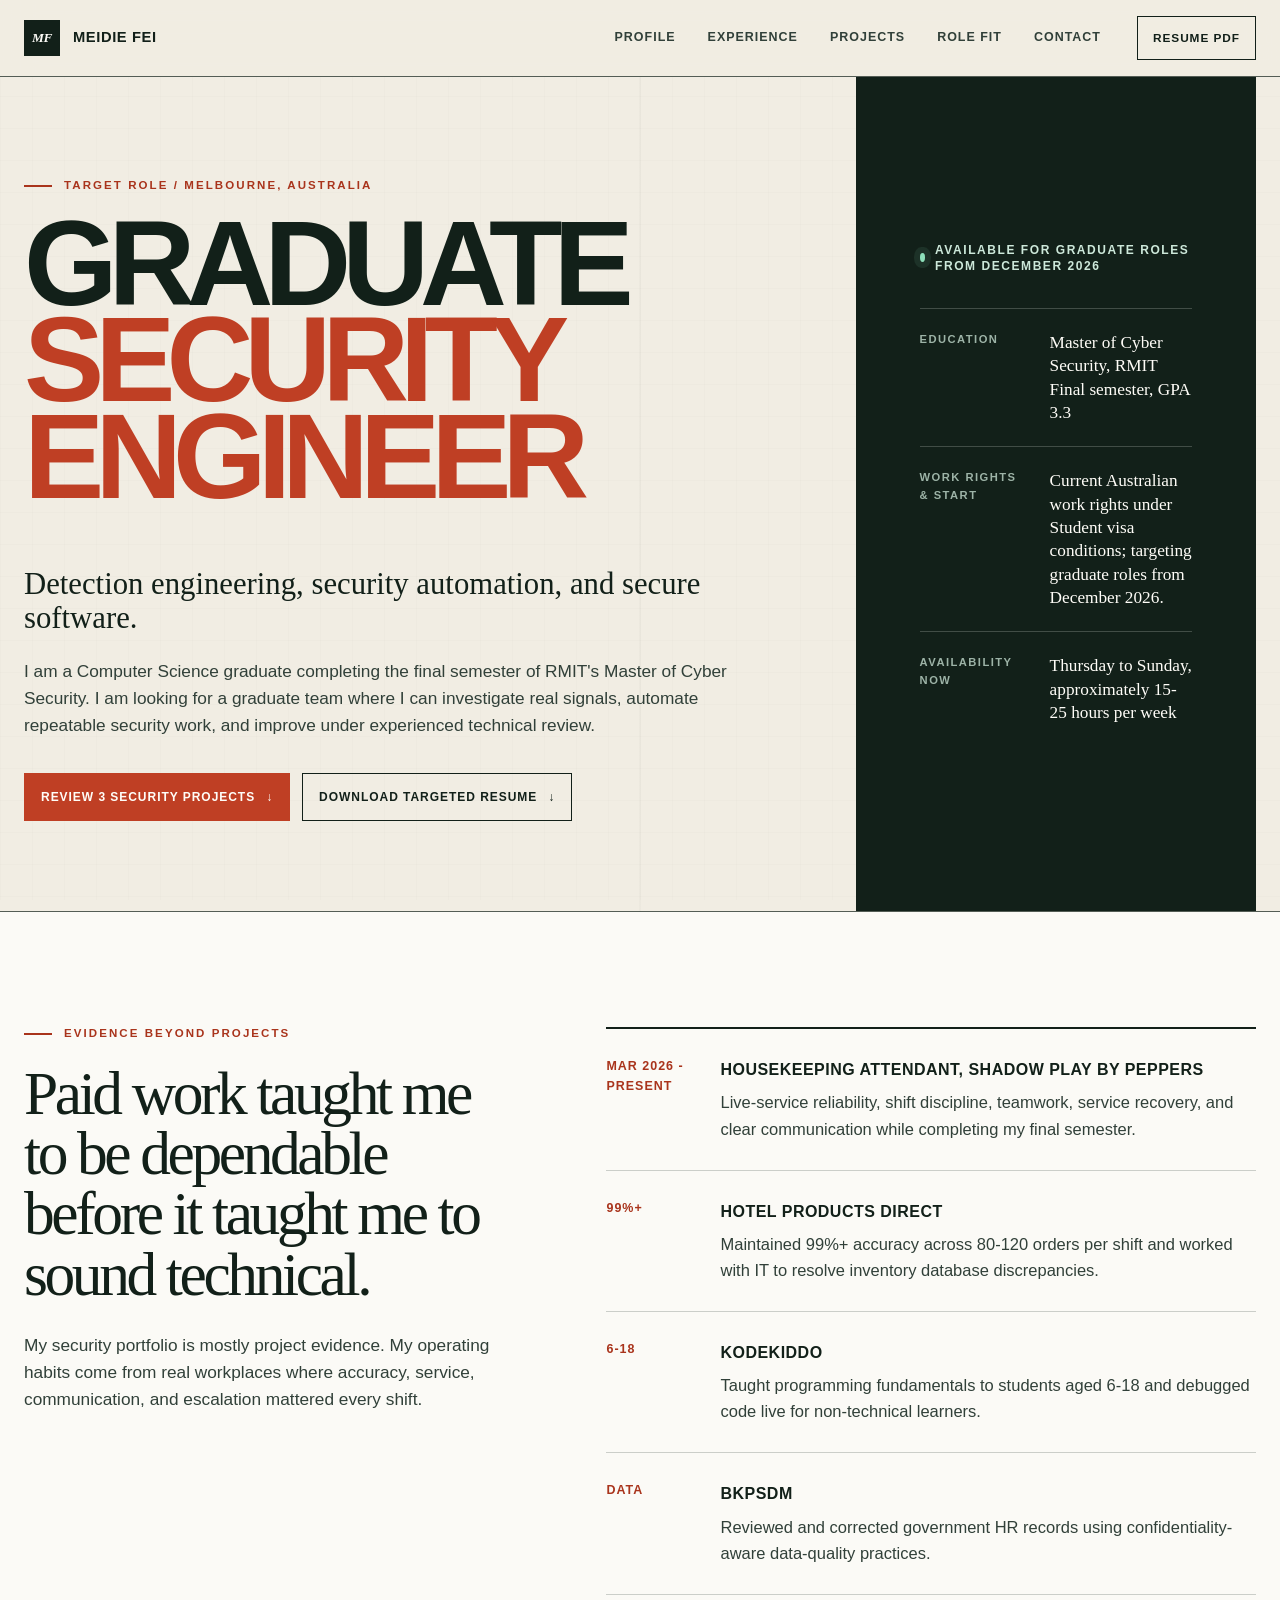
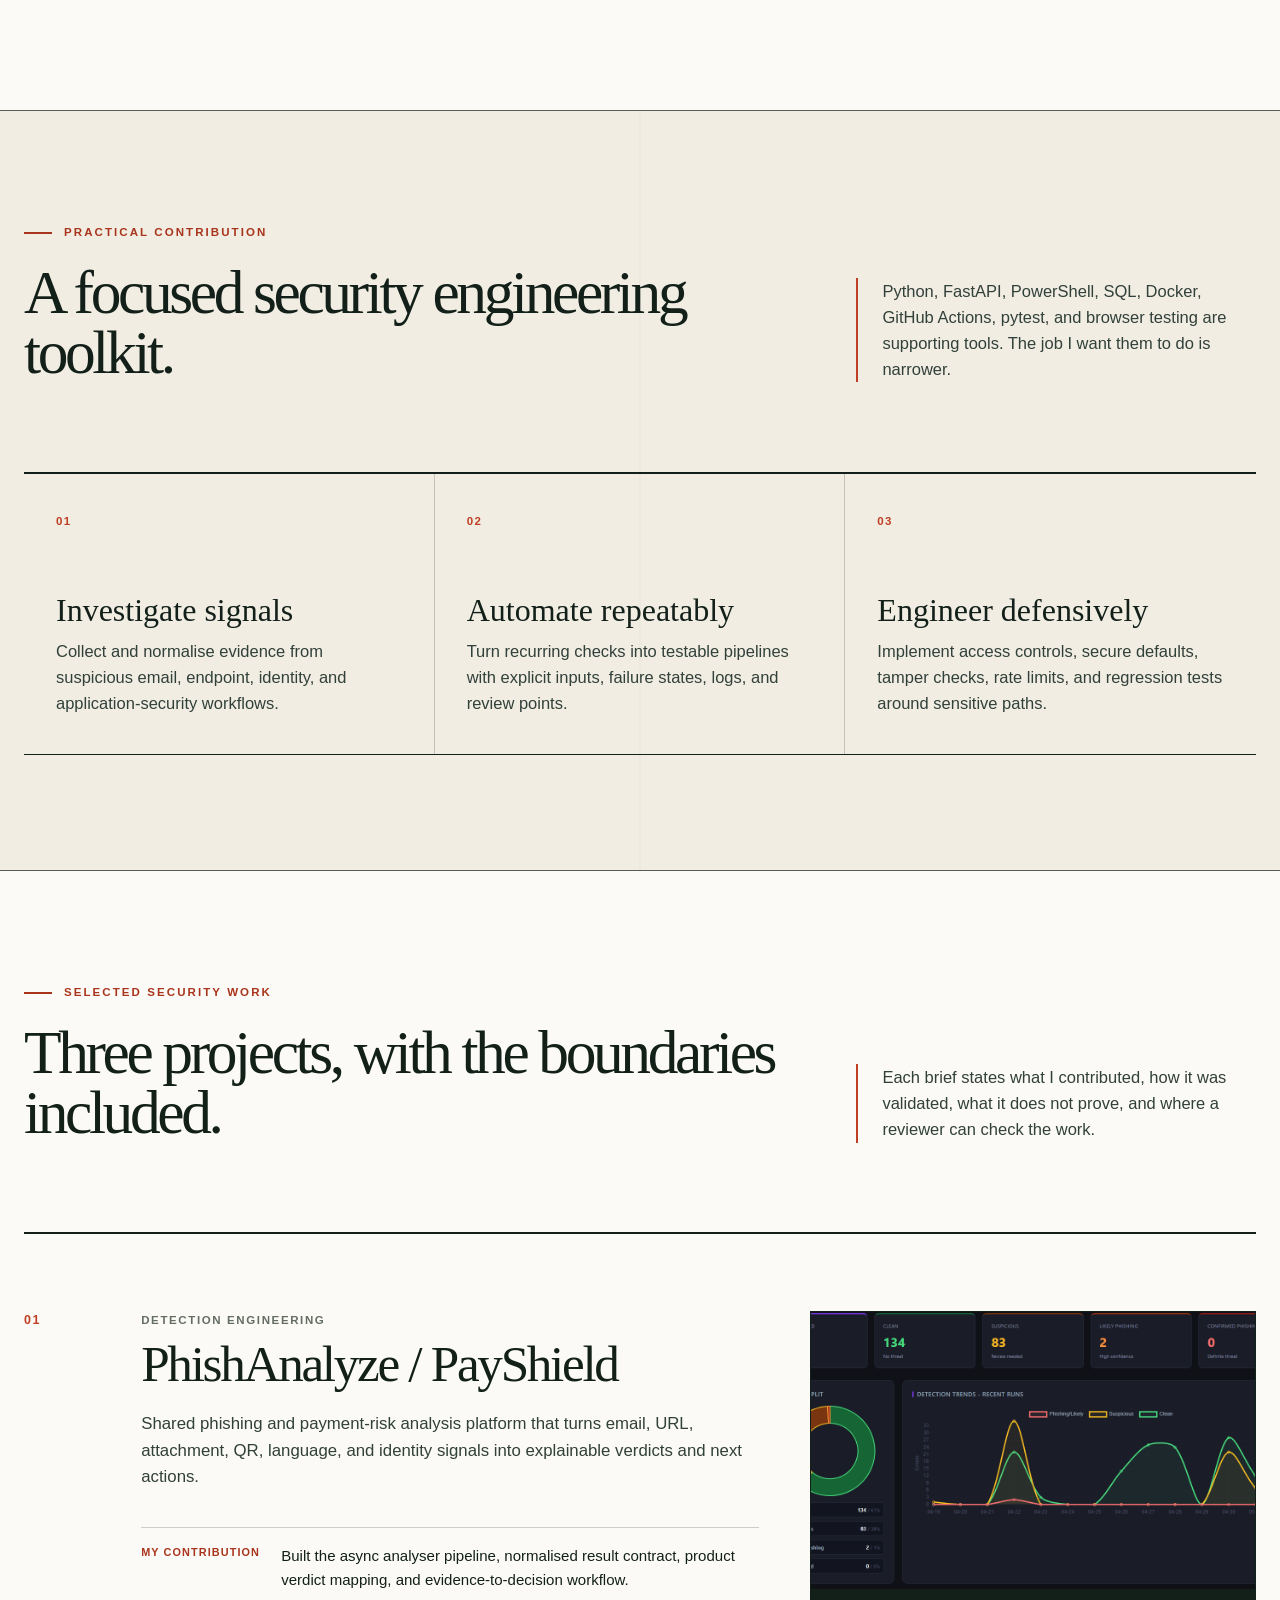
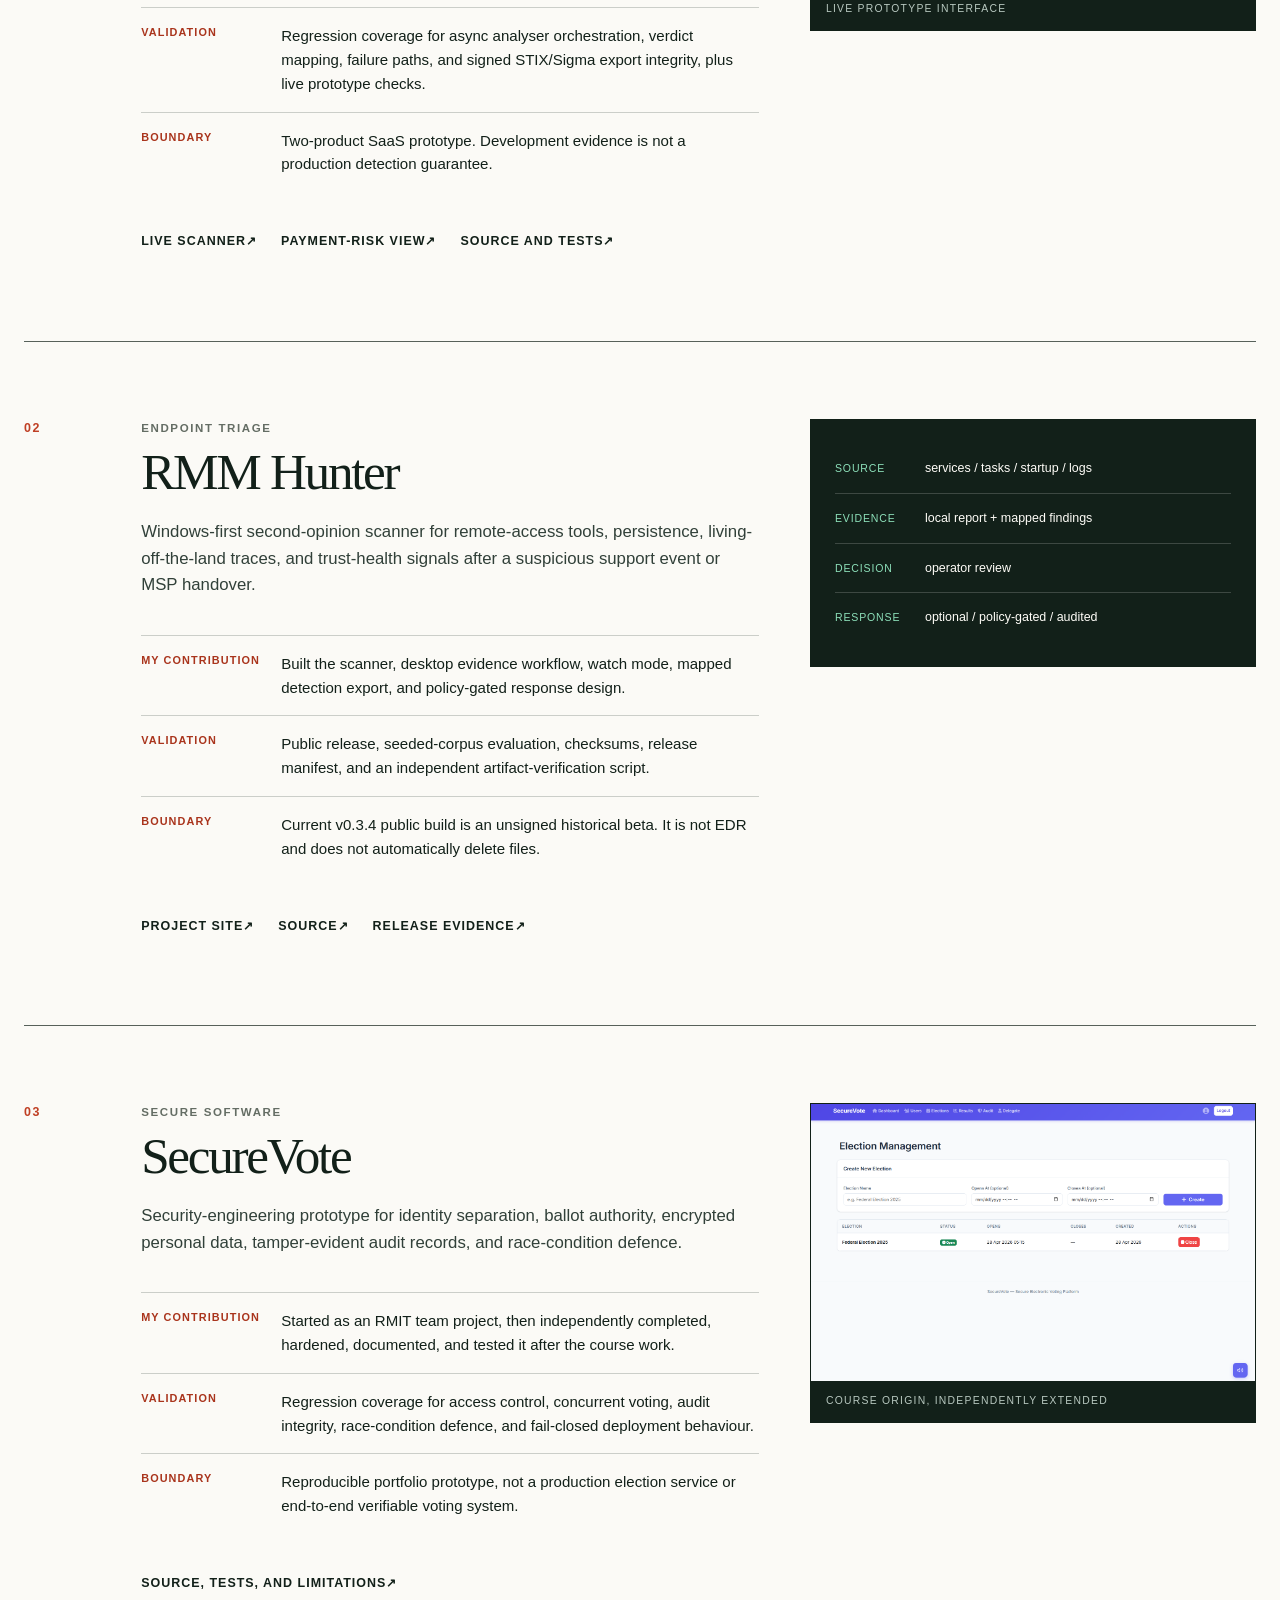
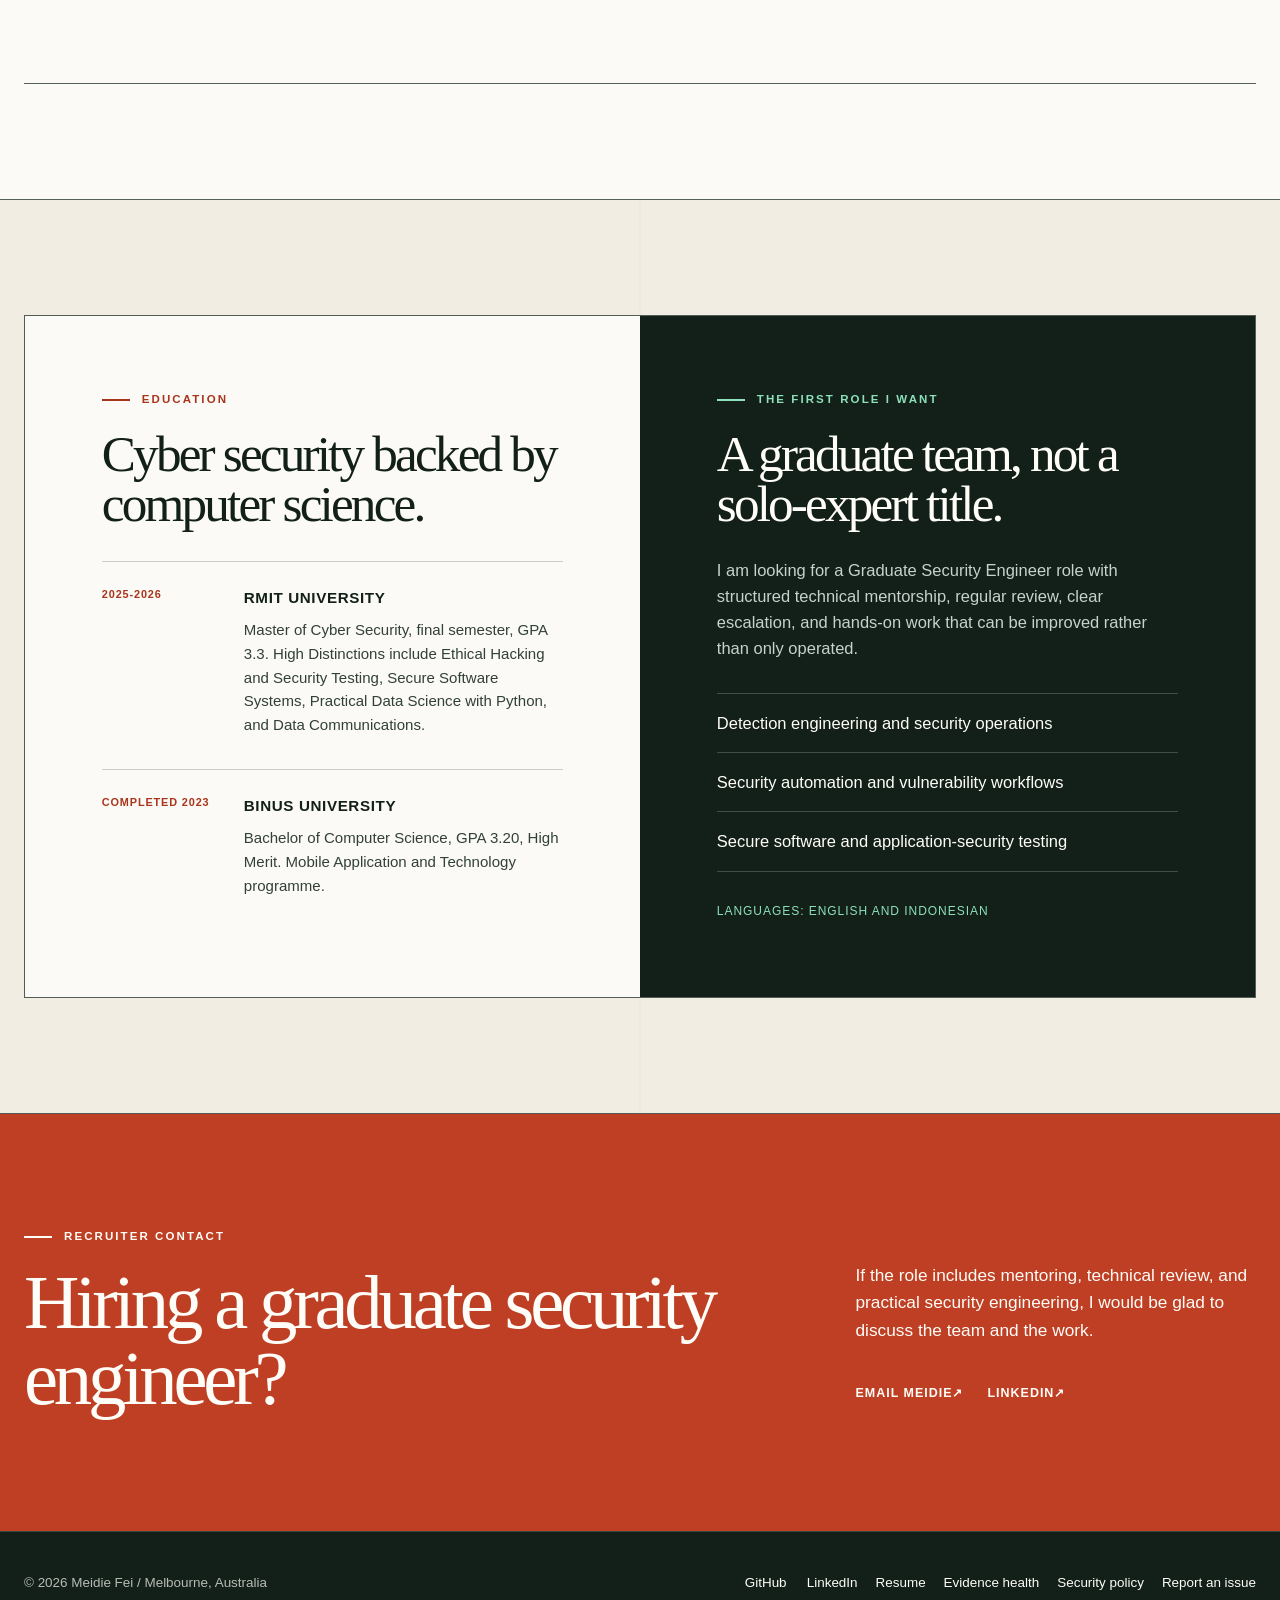
==== commit cf2f4680: "Correct resume employment details" ====
--- a/public/index.html
+++ b/public/index.html
@@ -79,7 +79,7 @@
         <a href="#fit">Role fit</a>
         <a href="#contact">Contact</a>
       </nav>
-      <a class="header-resume" href="assets/Meidie_Fei_Cyber_Security_Resume.pdf?v=7b612ea1cafc">Resume PDF</a>
+      <a class="header-resume" href="assets/Meidie_Fei_Cyber_Security_Resume.pdf?v=fb75ed117a84">Resume PDF</a>
     </div>
   </header>
 
@@ -93,7 +93,7 @@
           <p class="candidate-summary">I am a Computer Science graduate completing the final semester of RMIT's Master of Cyber Security. I am looking for a graduate team where I can investigate real signals, automate repeatable security work, and improve under experienced technical review.</p>
           <div class="candidate-actions">
             <a class="button primary" href="#projects">Review 3 security projects <span aria-hidden="true">&darr;</span></a>
-            <a class="button" href="assets/Meidie_Fei_Cyber_Security_Resume.pdf?v=7b612ea1cafc">Download targeted resume <span aria-hidden="true">&darr;</span></a>
+            <a class="button" href="assets/Meidie_Fei_Cyber_Security_Resume.pdf?v=fb75ed117a84">Download targeted resume <span aria-hidden="true">&darr;</span></a>
           </div>
         </div>
 
@@ -127,9 +127,9 @@
 
         <div class="experience-ledger reveal" aria-label="Paid work evidence">
           <article>
-            <span>Current</span>
-            <div>
-              <h3>Hospitality houseperson, Southbank</h3>
+            <span>Mar 2026 - present</span>
+            <div>
+              <h3>Housekeeping attendant, Shadow Play by Peppers</h3>
               <p>Live-service reliability, shift discipline, teamwork, service recovery, and clear communication while completing my final semester.</p>
             </div>
           </article>
@@ -322,7 +322,7 @@
       <nav class="footer-links" aria-label="Footer navigation">
         <a href="https://github.com/meidielo" target="_blank" rel="noreferrer">GitHub</a>
         <a href="https://www.linkedin.com/in/meidie-fei/" target="_blank" rel="noreferrer">LinkedIn</a>
-        <a href="assets/Meidie_Fei_Cyber_Security_Resume.pdf?v=7b612ea1cafc">Resume</a>
+        <a href="assets/Meidie_Fei_Cyber_Security_Resume.pdf?v=fb75ed117a84">Resume</a>
         <a href="evidence.html">Evidence health</a>
         <a href="security.html">Security policy</a>
         <a href="mailto:meidie@mdpstudio.com.au?subject=%5BSecurity%5D%20report%3A%20Meidie%20portfolio">Report an issue</a>
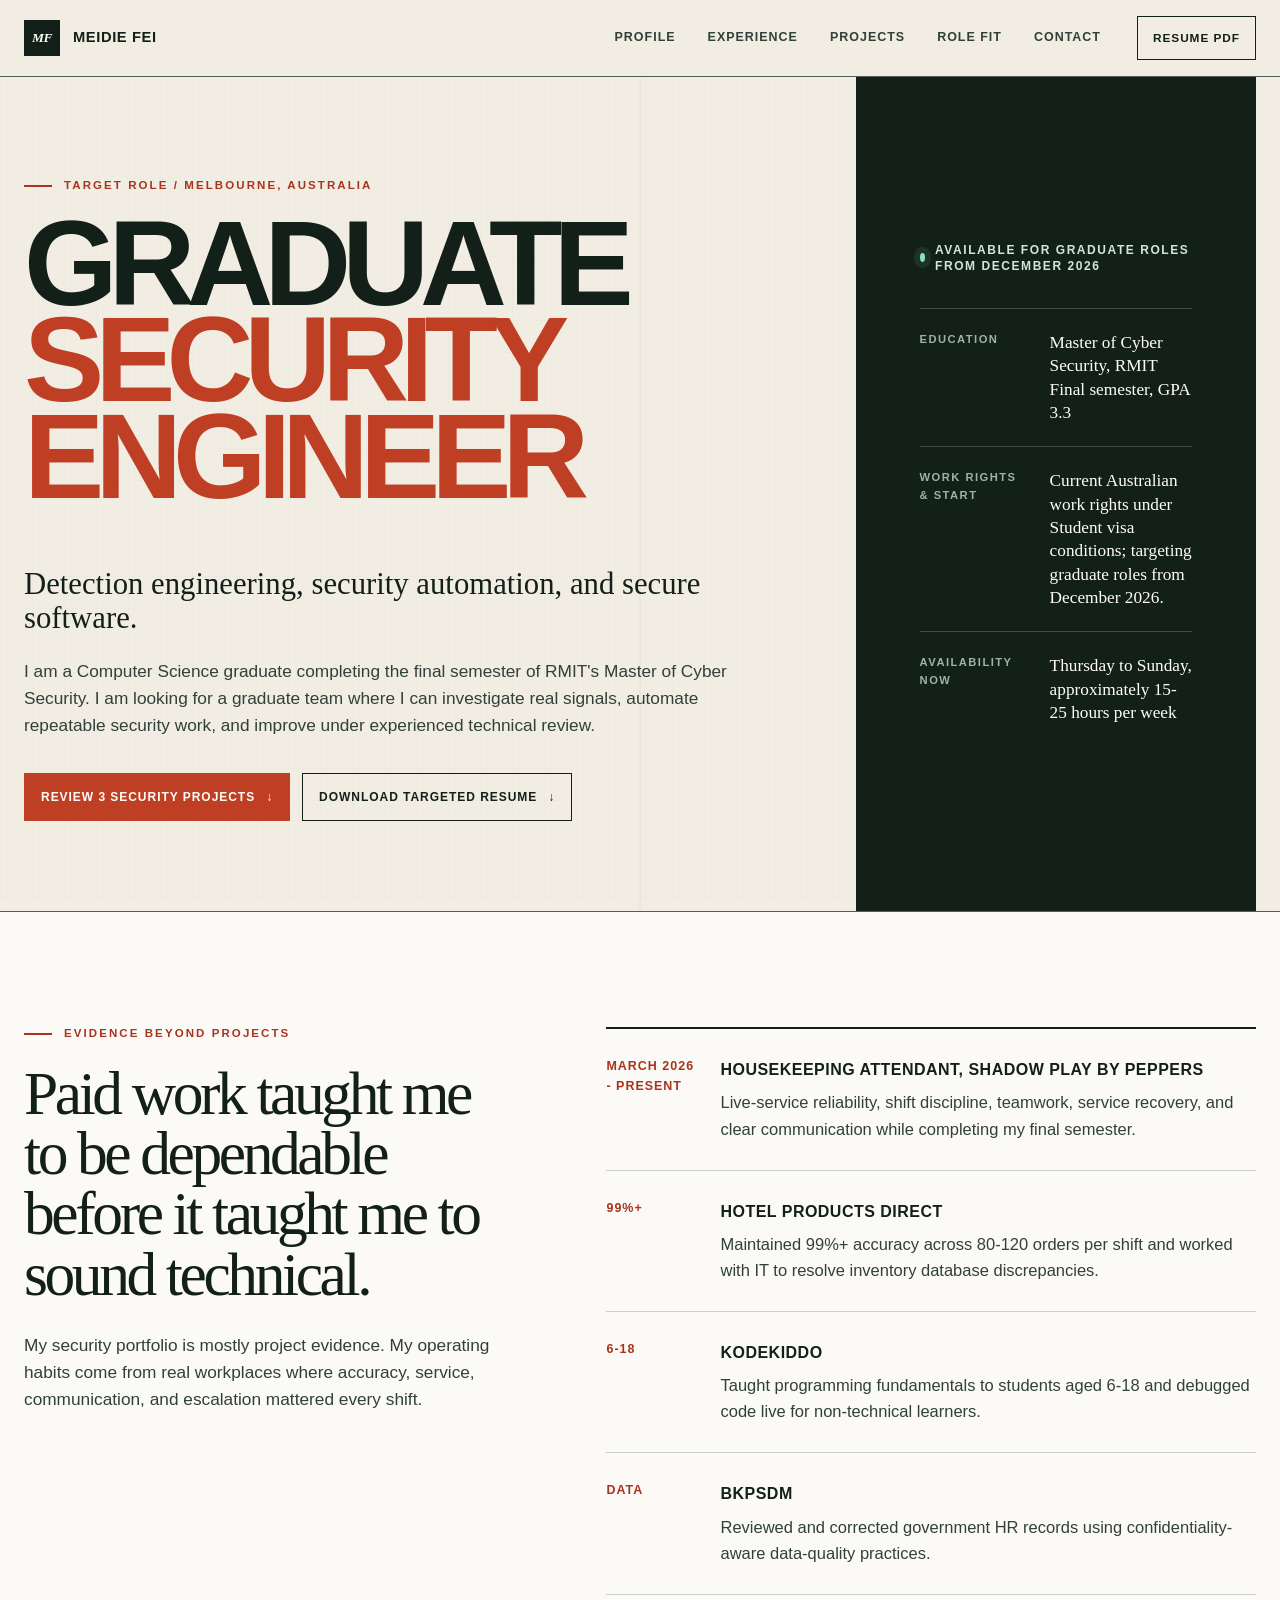
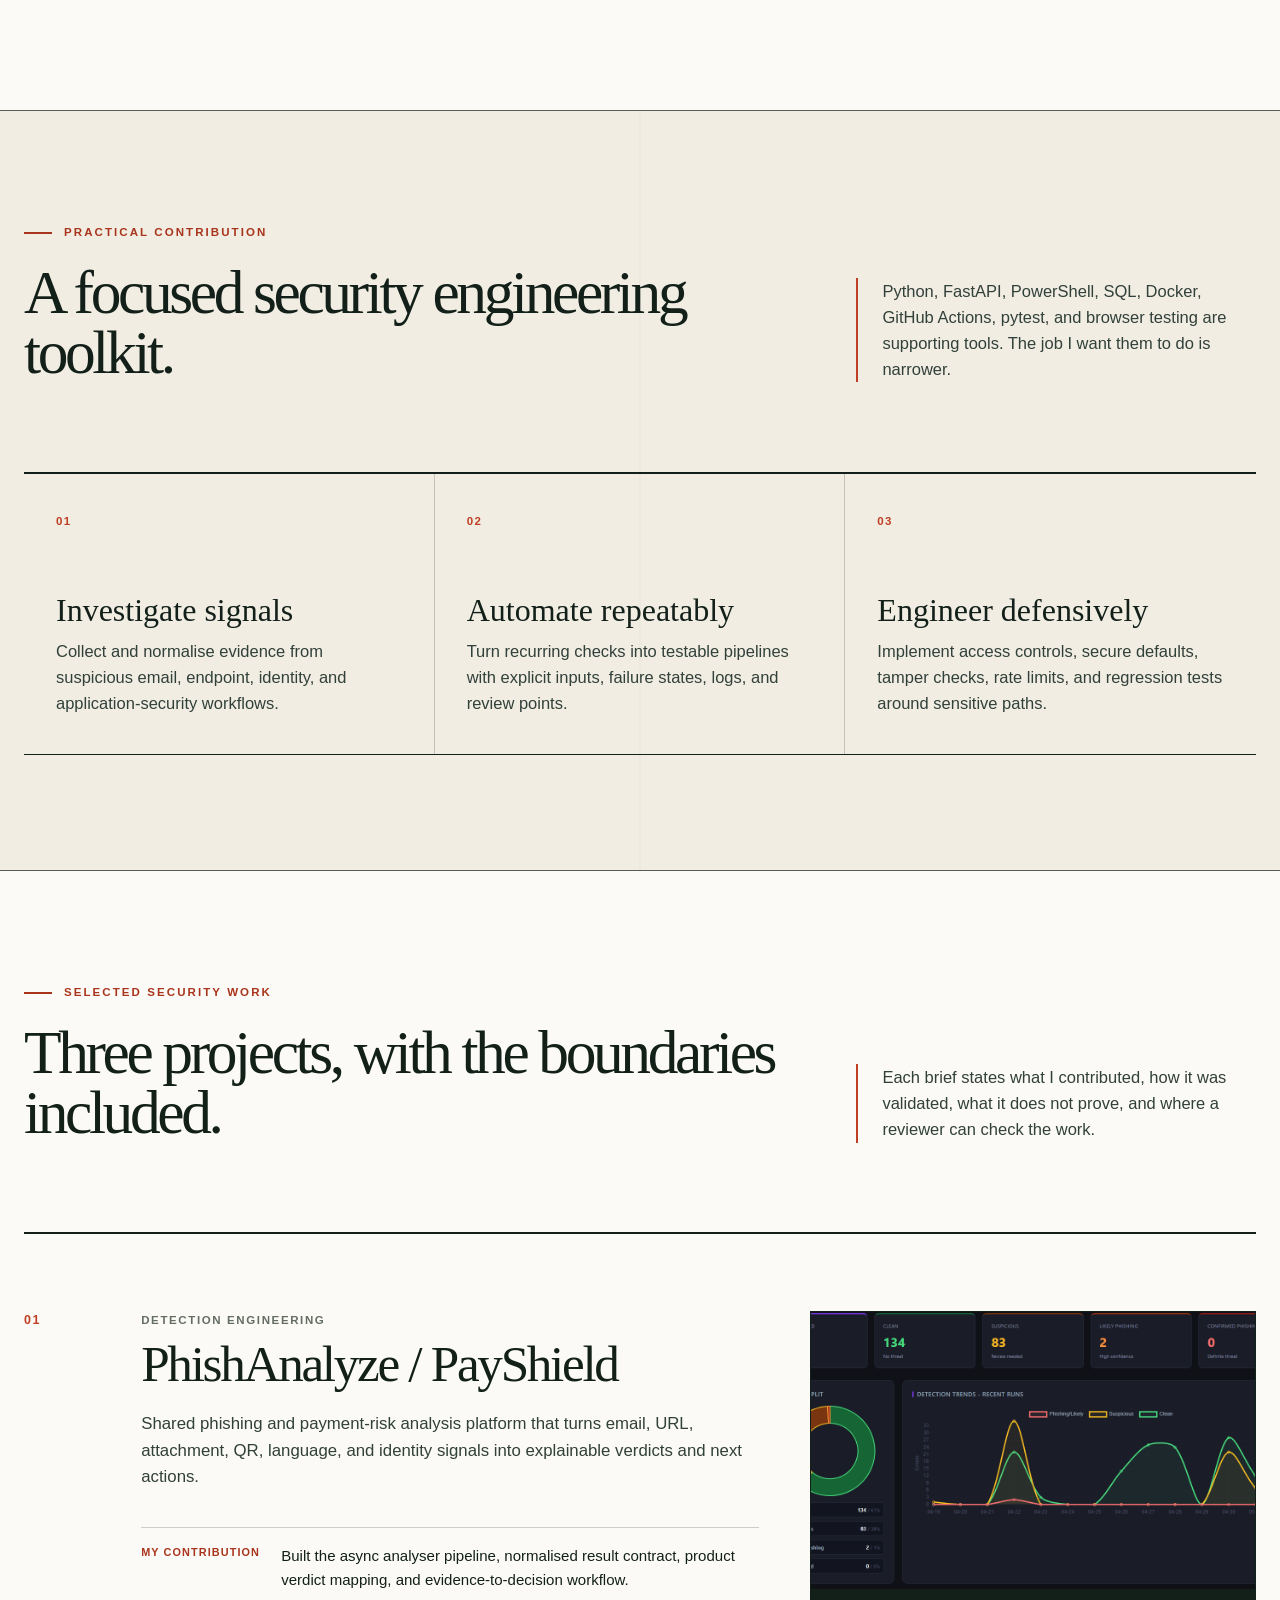
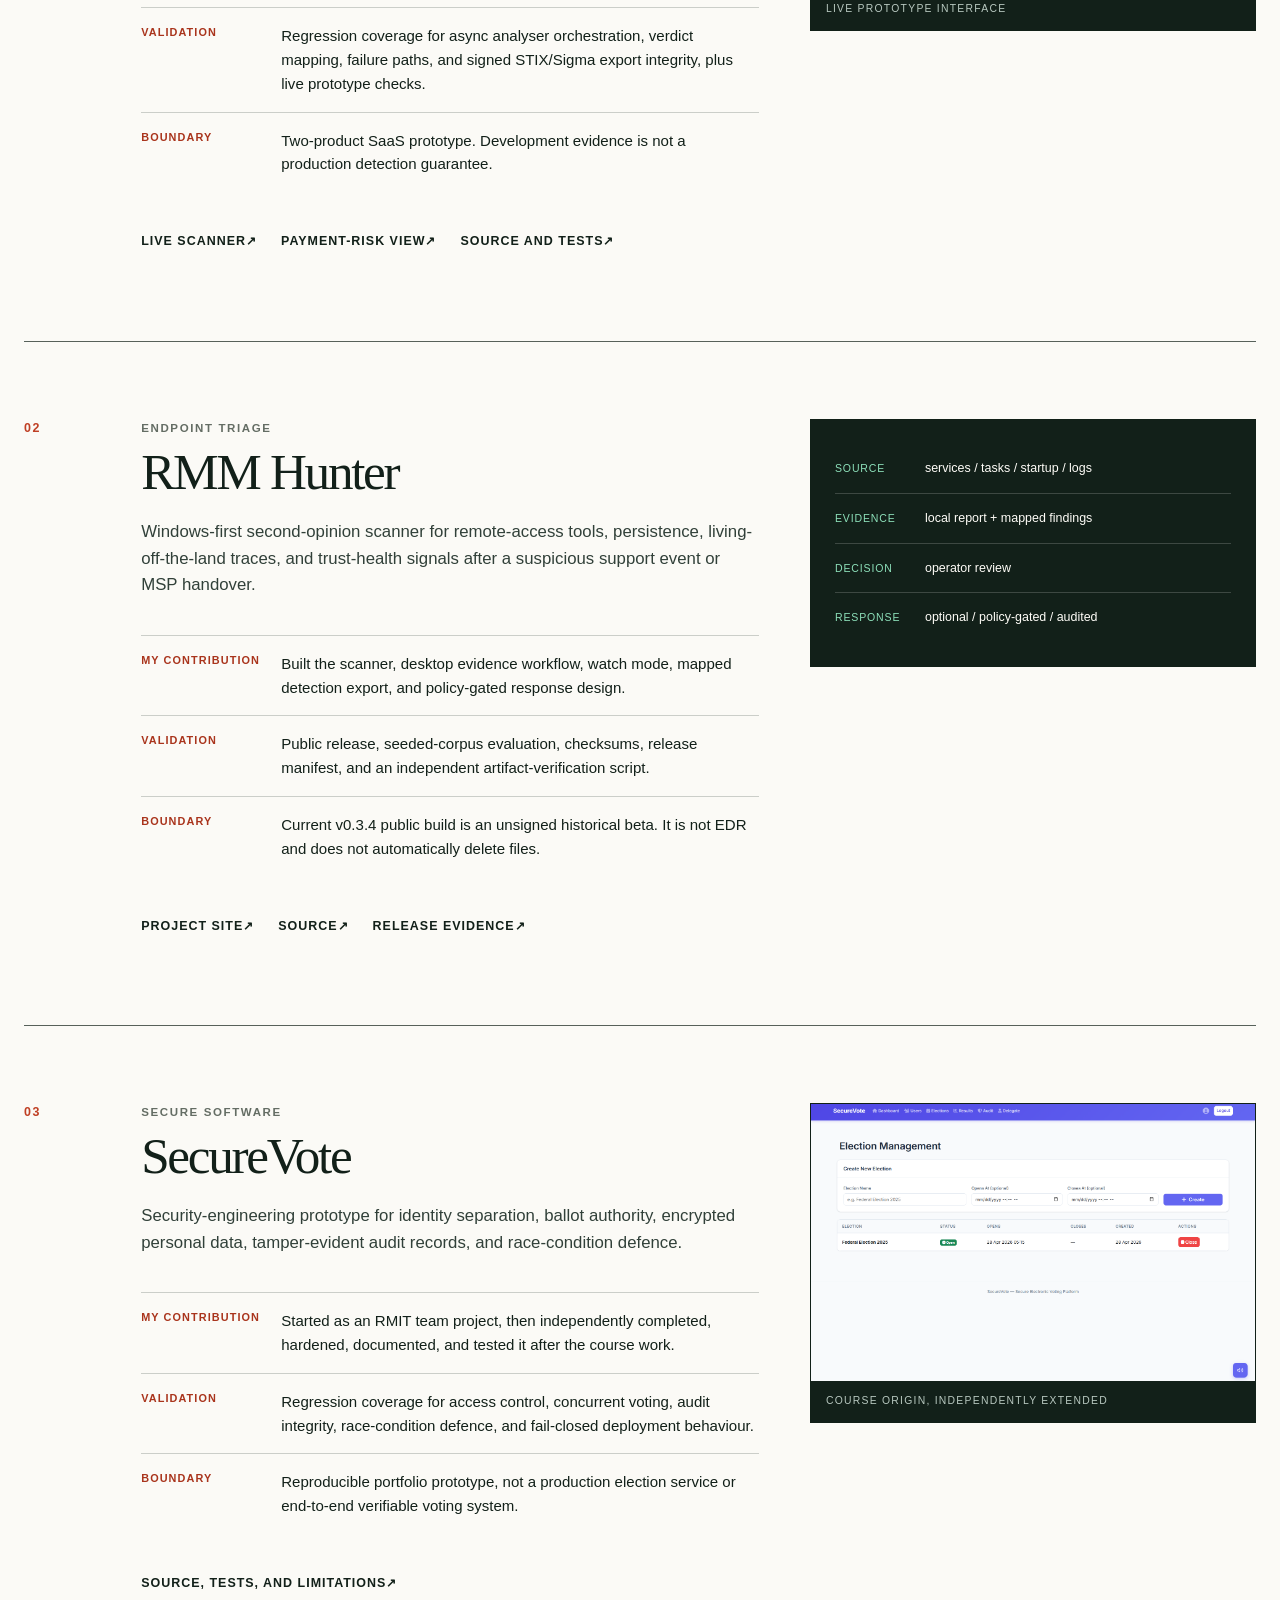
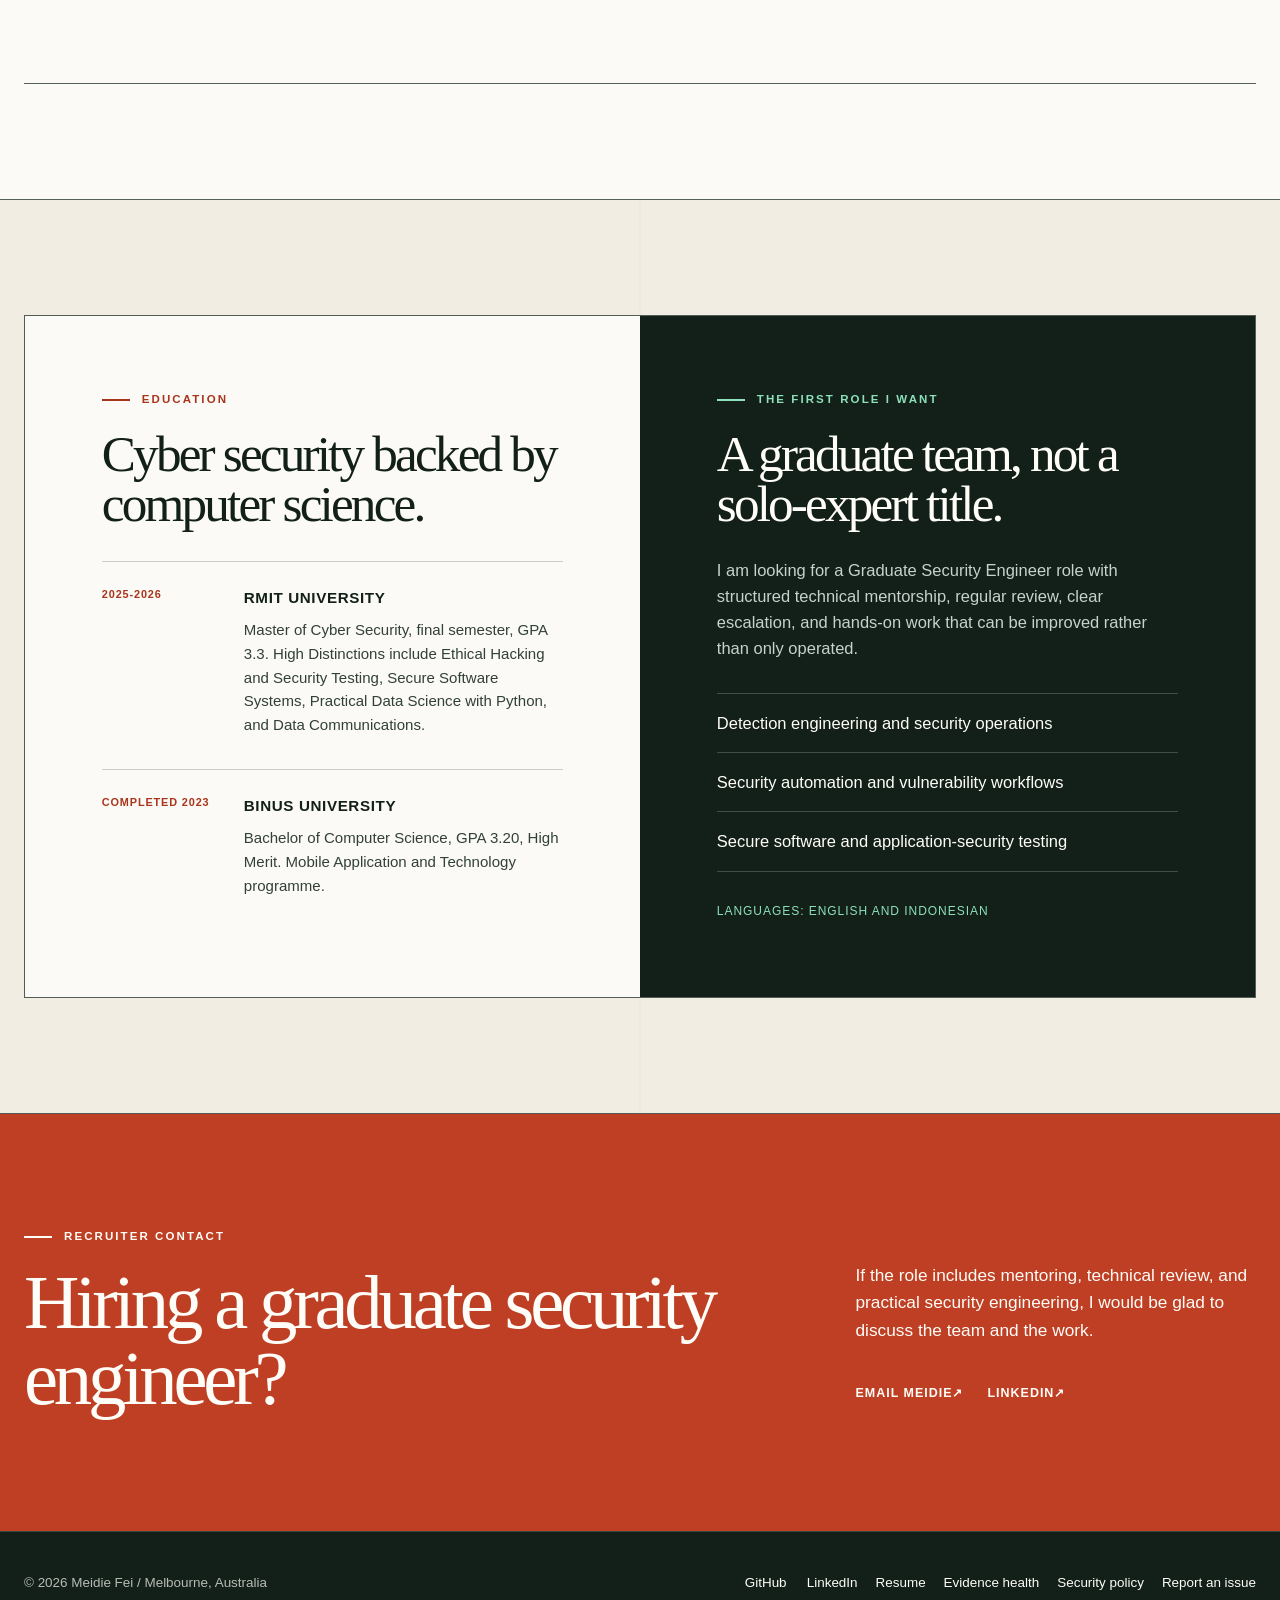
==== commit 0d2b7081: "Align current employment across portfolio and resume" ====
--- a/public/index.html
+++ b/public/index.html
@@ -79,7 +79,7 @@
         <a href="#fit">Role fit</a>
         <a href="#contact">Contact</a>
       </nav>
-      <a class="header-resume" href="assets/Meidie_Fei_Cyber_Security_Resume.pdf?v=fb75ed117a84">Resume PDF</a>
+      <a class="header-resume" href="assets/Meidie_Fei_Cyber_Security_Resume.pdf?v=db71f281ed7b">Resume PDF</a>
     </div>
   </header>
 
@@ -93,7 +93,7 @@
           <p class="candidate-summary">I am a Computer Science graduate completing the final semester of RMIT's Master of Cyber Security. I am looking for a graduate team where I can investigate real signals, automate repeatable security work, and improve under experienced technical review.</p>
           <div class="candidate-actions">
             <a class="button primary" href="#projects">Review 3 security projects <span aria-hidden="true">&darr;</span></a>
-            <a class="button" href="assets/Meidie_Fei_Cyber_Security_Resume.pdf?v=fb75ed117a84">Download targeted resume <span aria-hidden="true">&darr;</span></a>
+            <a class="button" href="assets/Meidie_Fei_Cyber_Security_Resume.pdf?v=db71f281ed7b">Download targeted resume <span aria-hidden="true">&darr;</span></a>
           </div>
         </div>
 
@@ -127,9 +127,9 @@
 
         <div class="experience-ledger reveal" aria-label="Paid work evidence">
           <article>
-            <span>Mar 2026 - present</span>
-            <div>
-              <h3>Housekeeping attendant, Shadow Play by Peppers</h3>
+            <span>March 2026 - Present</span>
+            <div>
+              <h3>Housekeeping Attendant, Shadow Play by Peppers</h3>
               <p>Live-service reliability, shift discipline, teamwork, service recovery, and clear communication while completing my final semester.</p>
             </div>
           </article>
@@ -322,7 +322,7 @@
       <nav class="footer-links" aria-label="Footer navigation">
         <a href="https://github.com/meidielo" target="_blank" rel="noreferrer">GitHub</a>
         <a href="https://www.linkedin.com/in/meidie-fei/" target="_blank" rel="noreferrer">LinkedIn</a>
-        <a href="assets/Meidie_Fei_Cyber_Security_Resume.pdf?v=fb75ed117a84">Resume</a>
+        <a href="assets/Meidie_Fei_Cyber_Security_Resume.pdf?v=db71f281ed7b">Resume</a>
         <a href="evidence.html">Evidence health</a>
         <a href="security.html">Security policy</a>
         <a href="mailto:meidie@mdpstudio.com.au?subject=%5BSecurity%5D%20report%3A%20Meidie%20portfolio">Report an issue</a>
